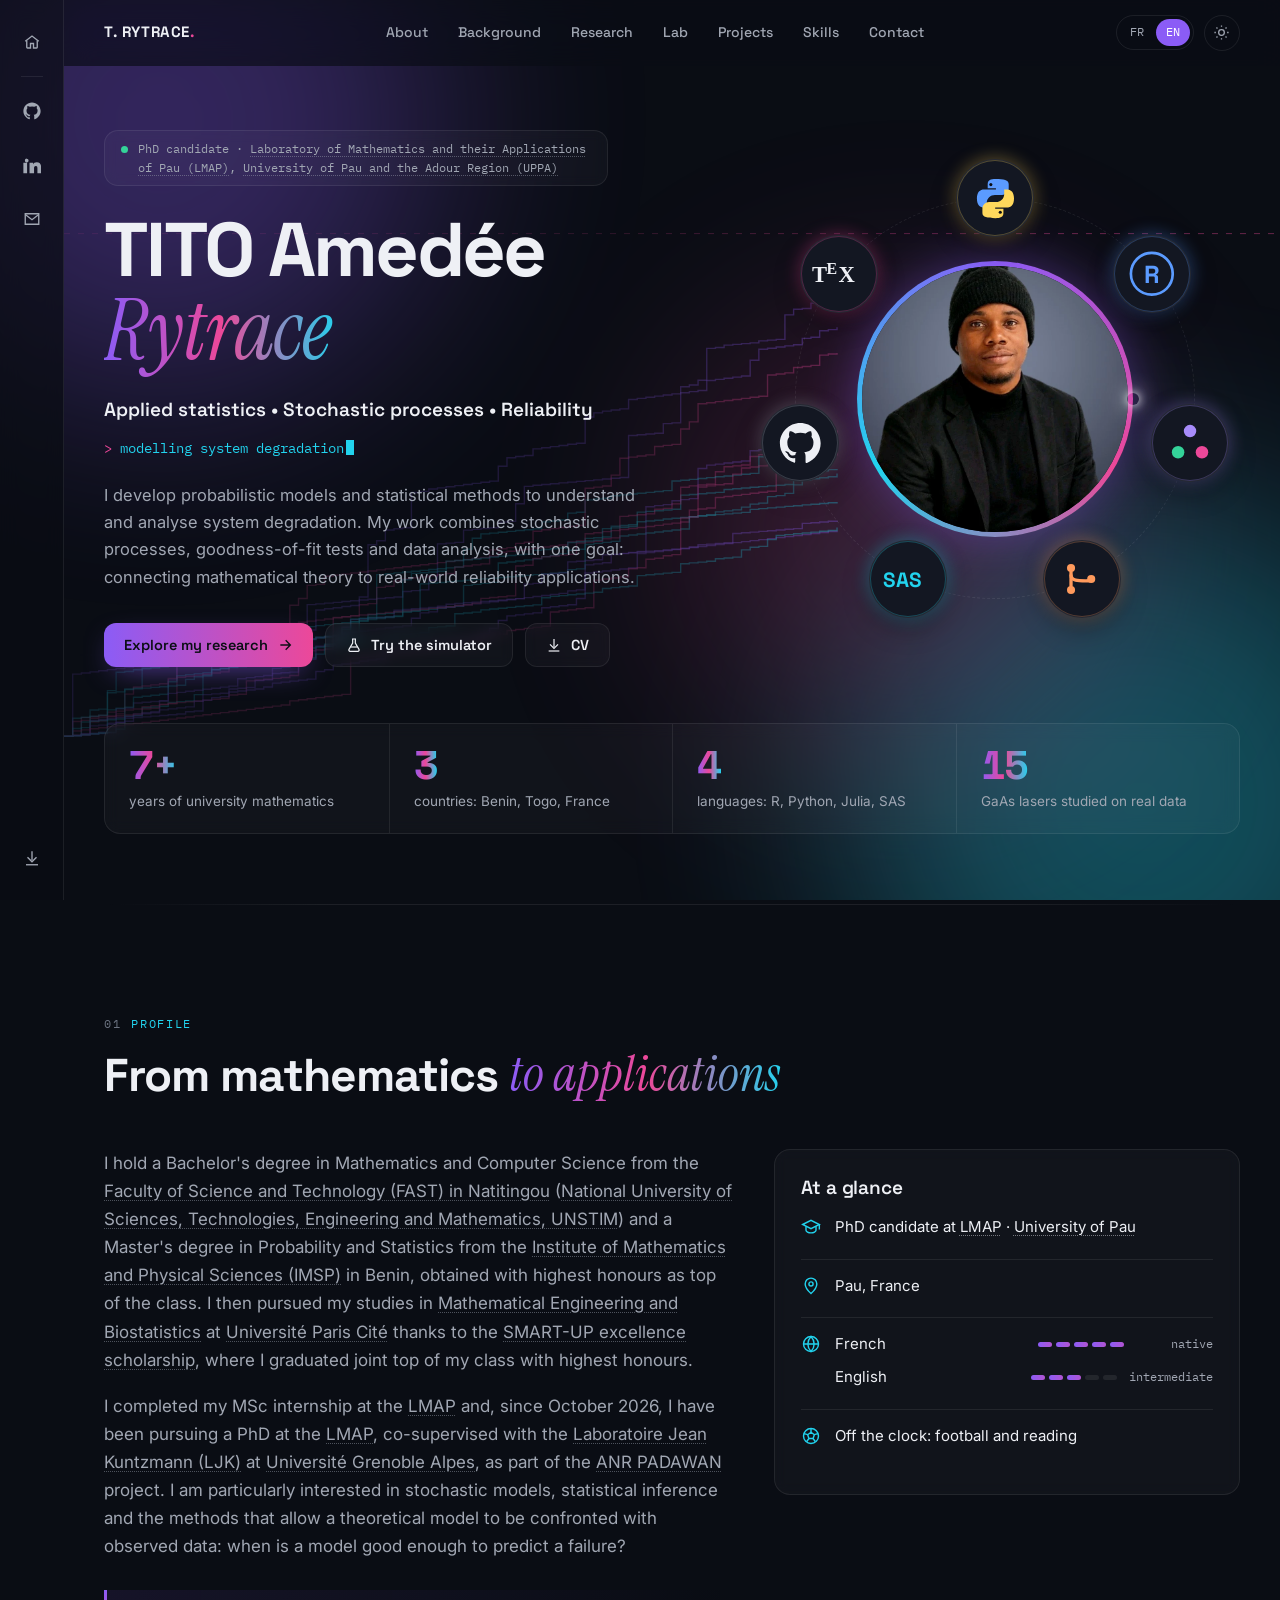
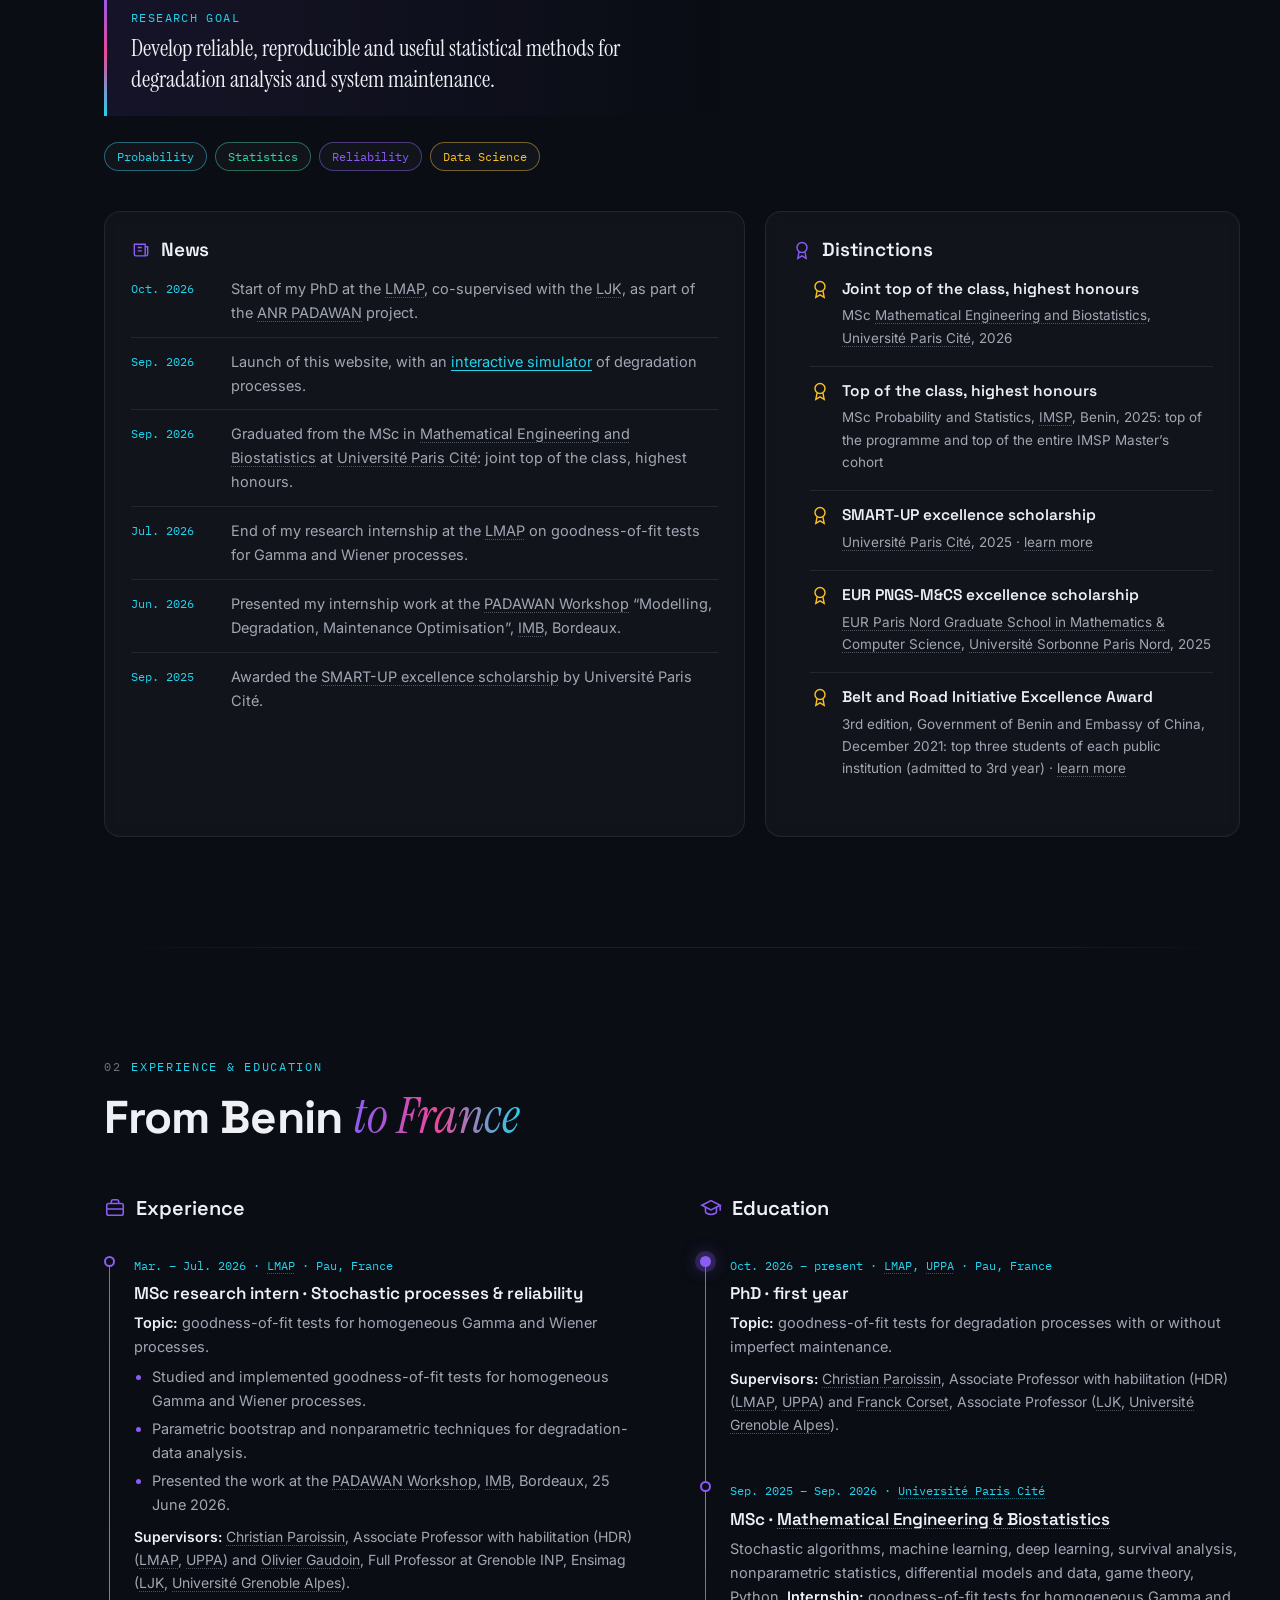
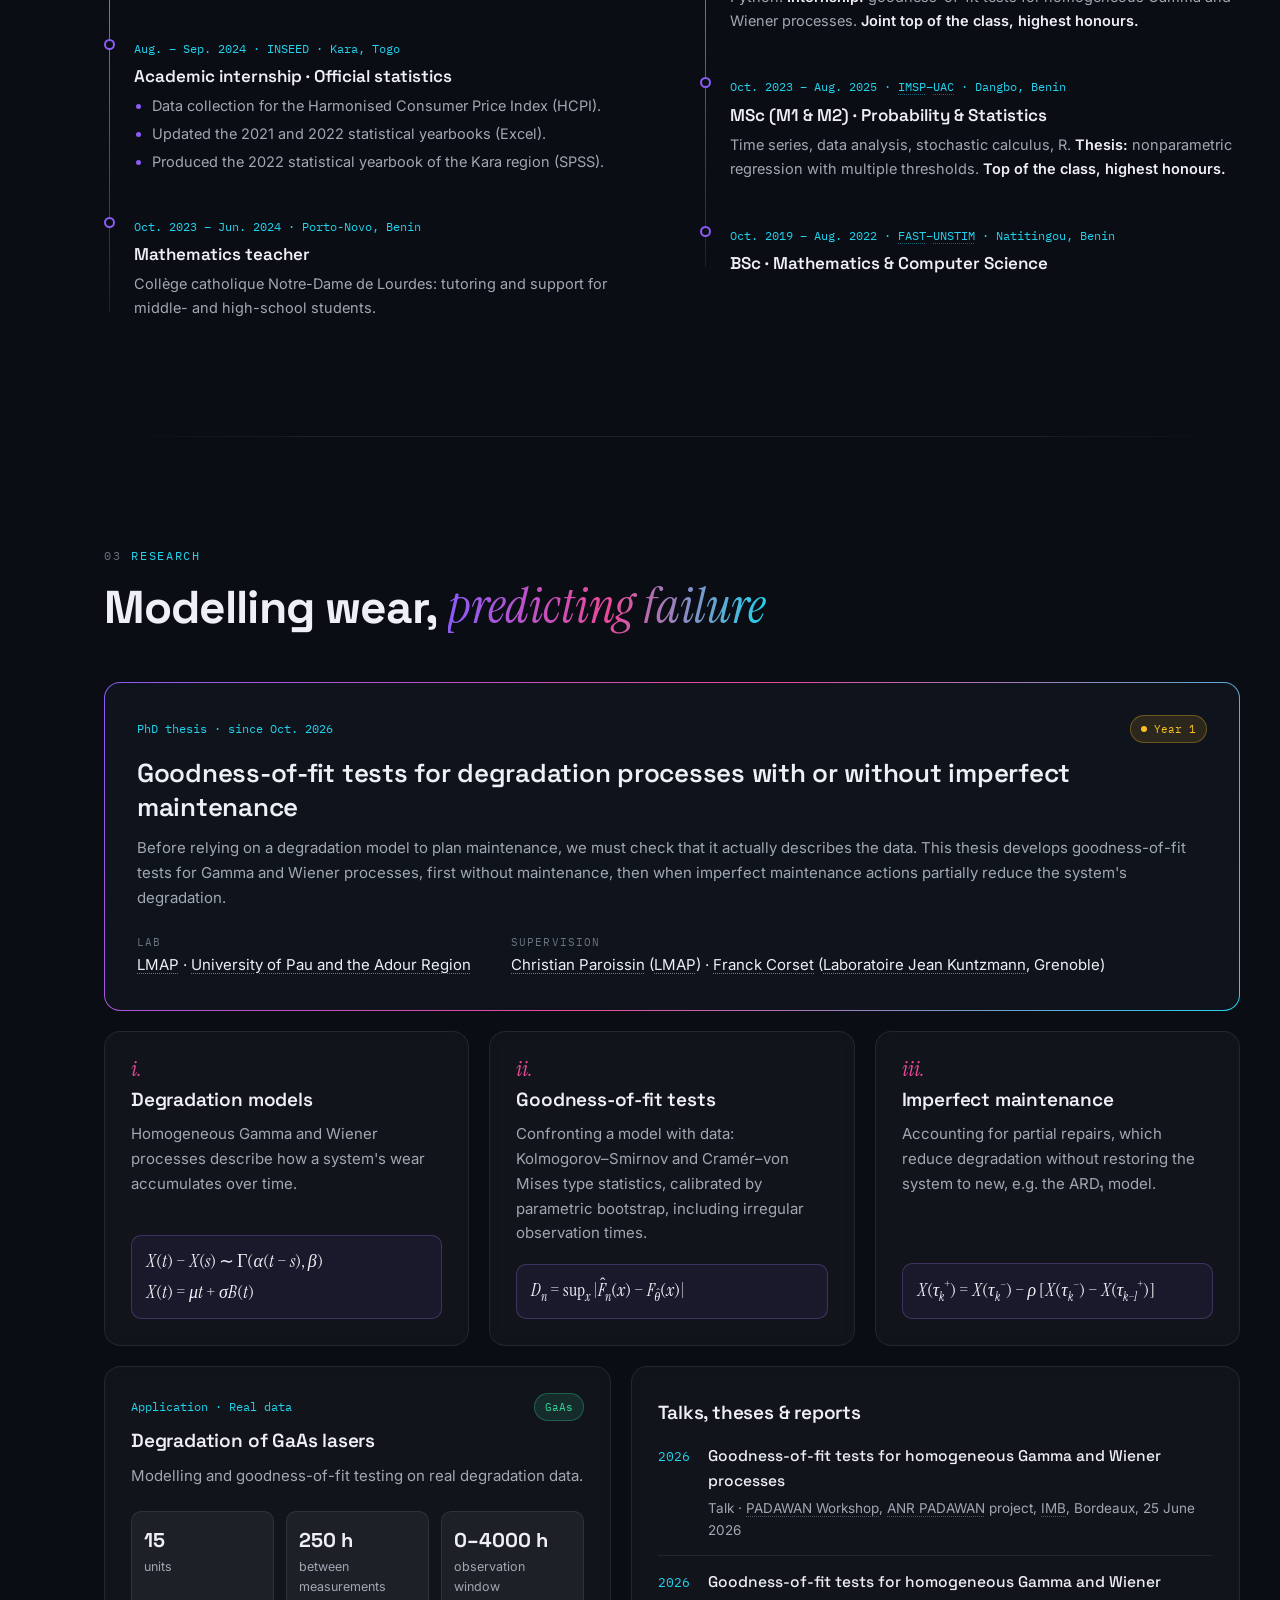
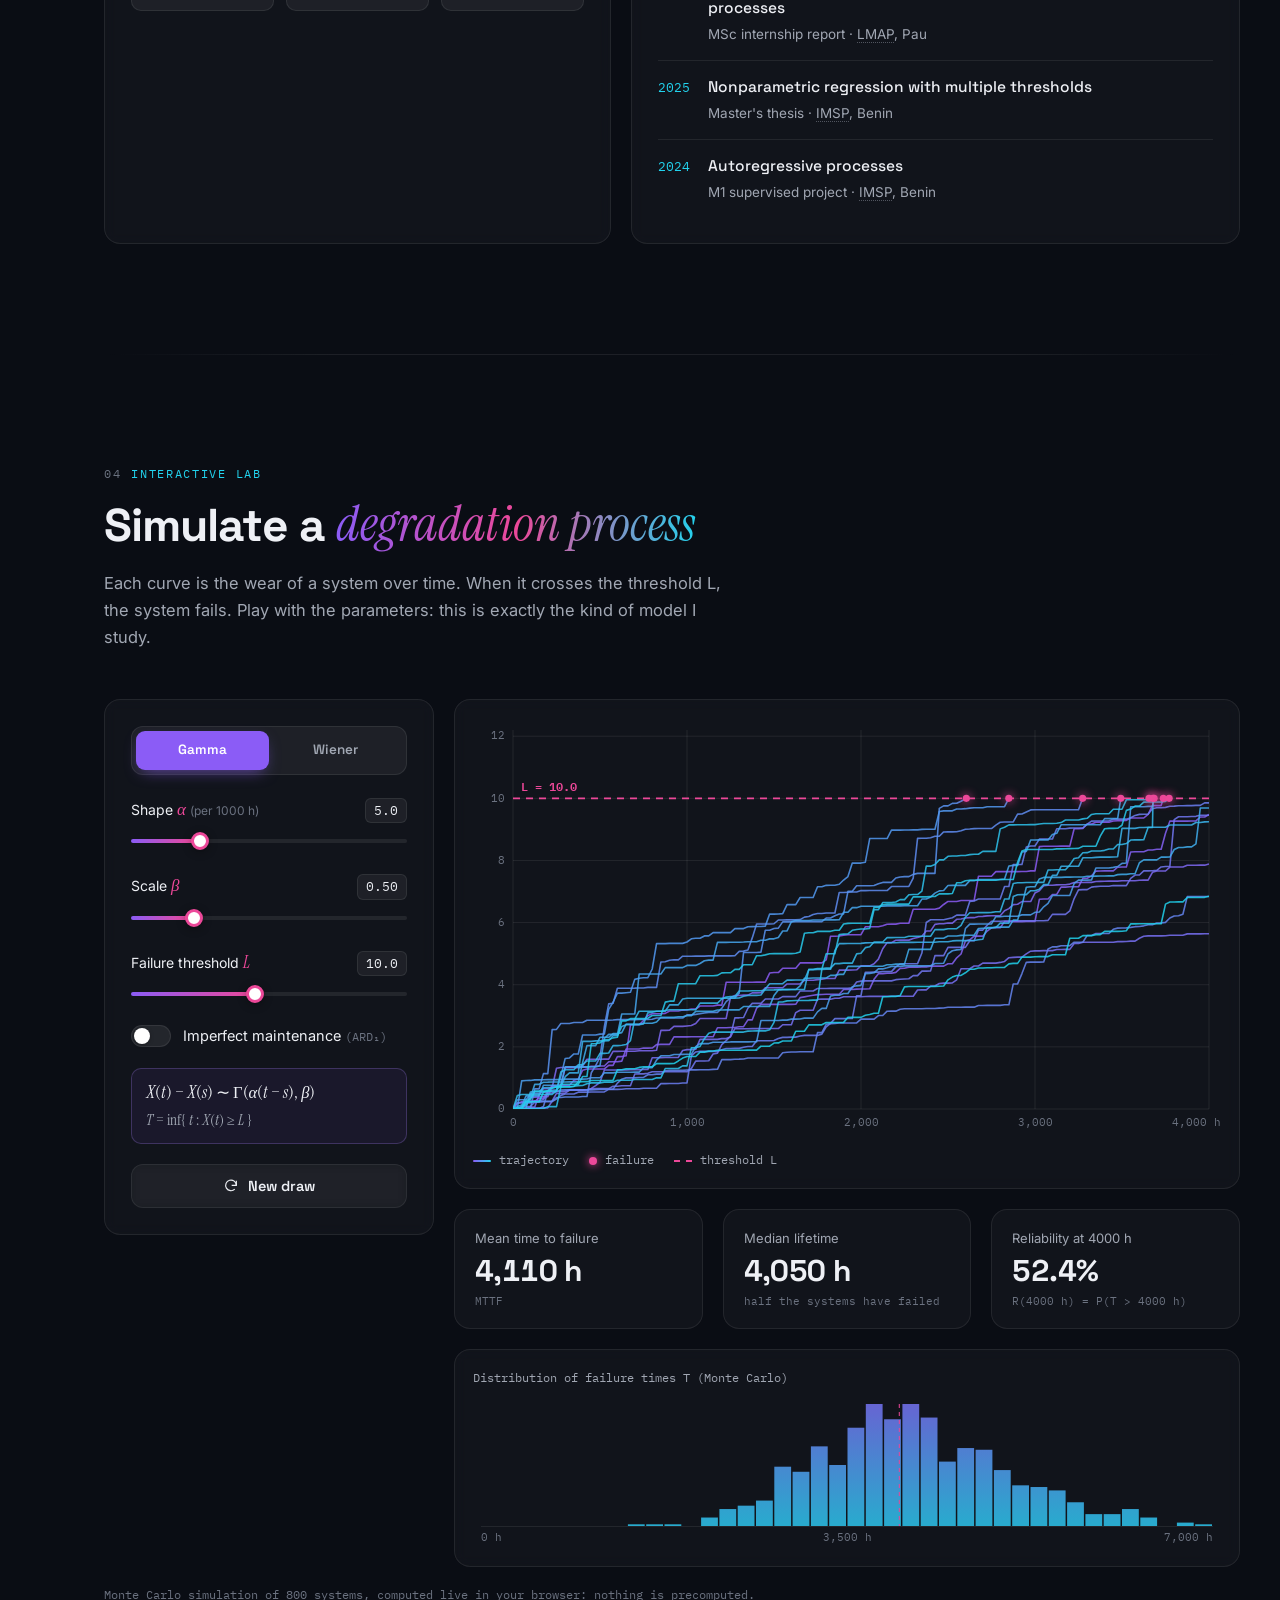
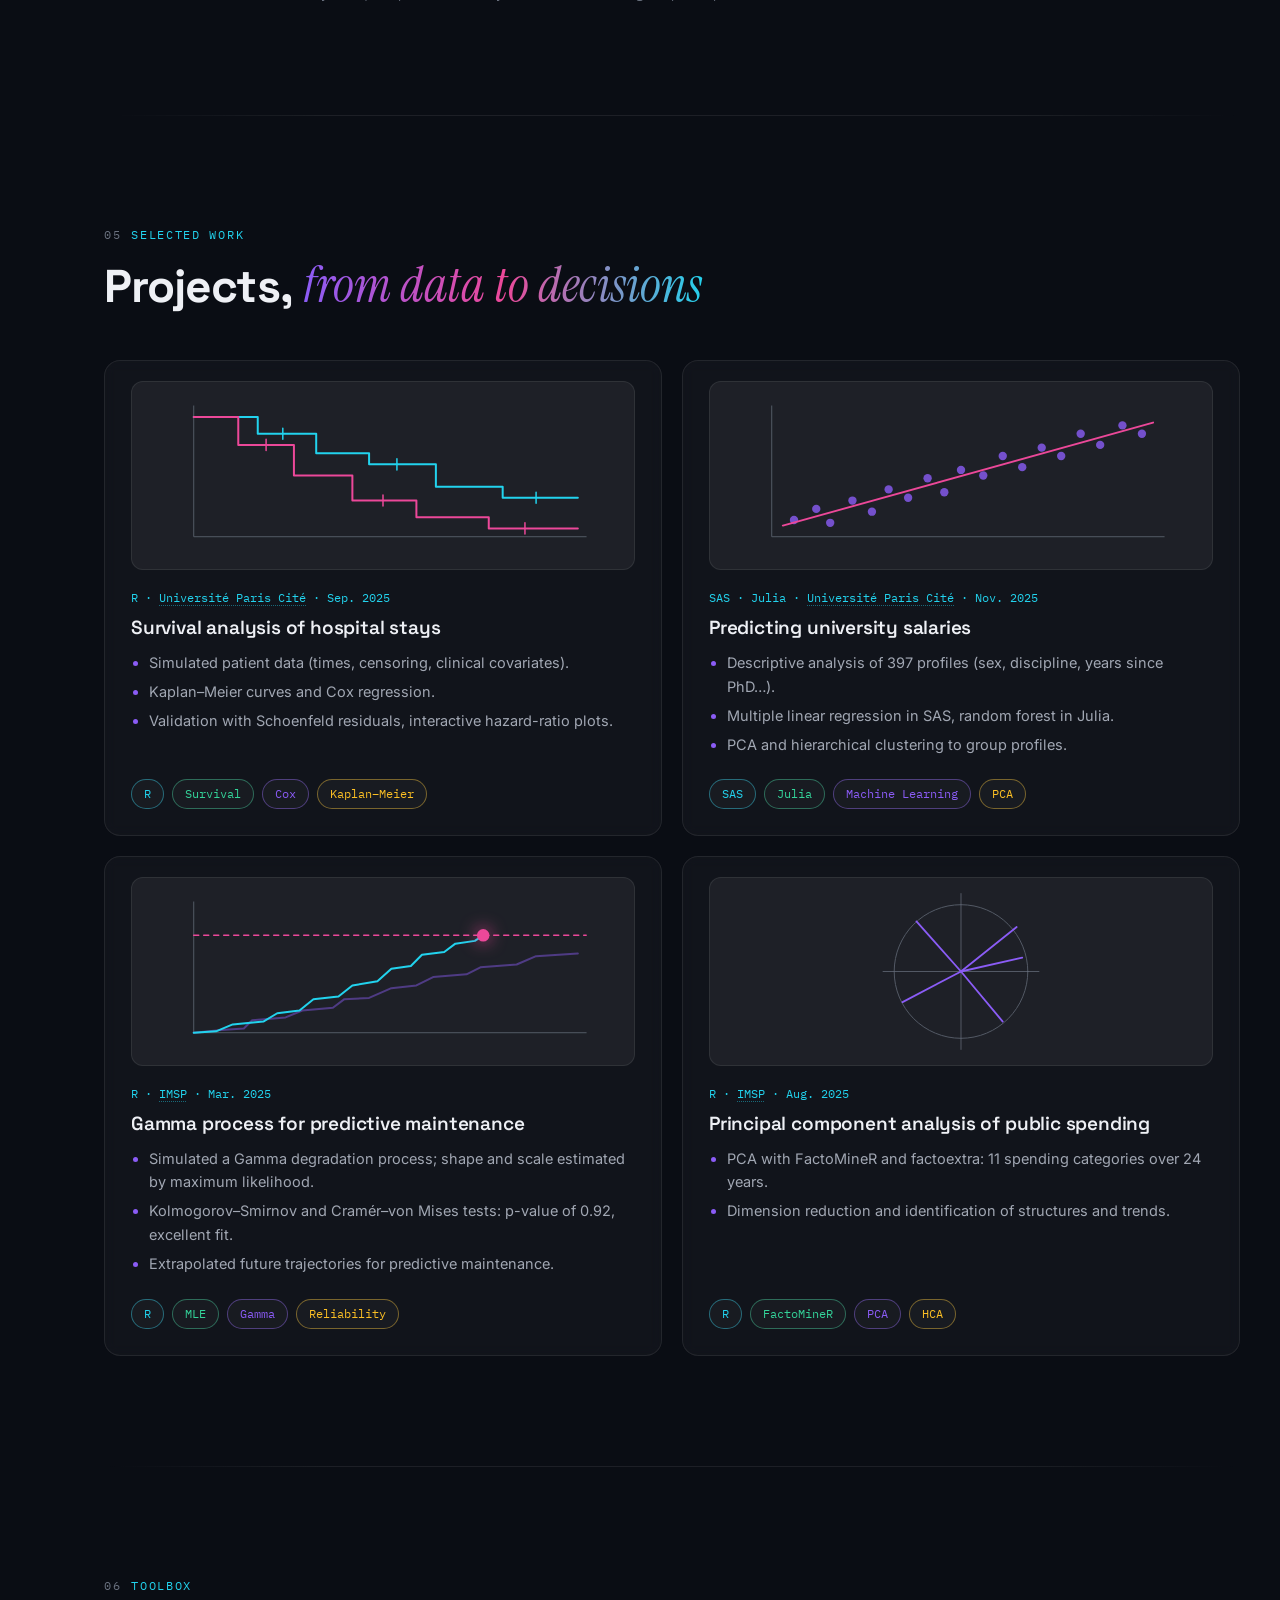
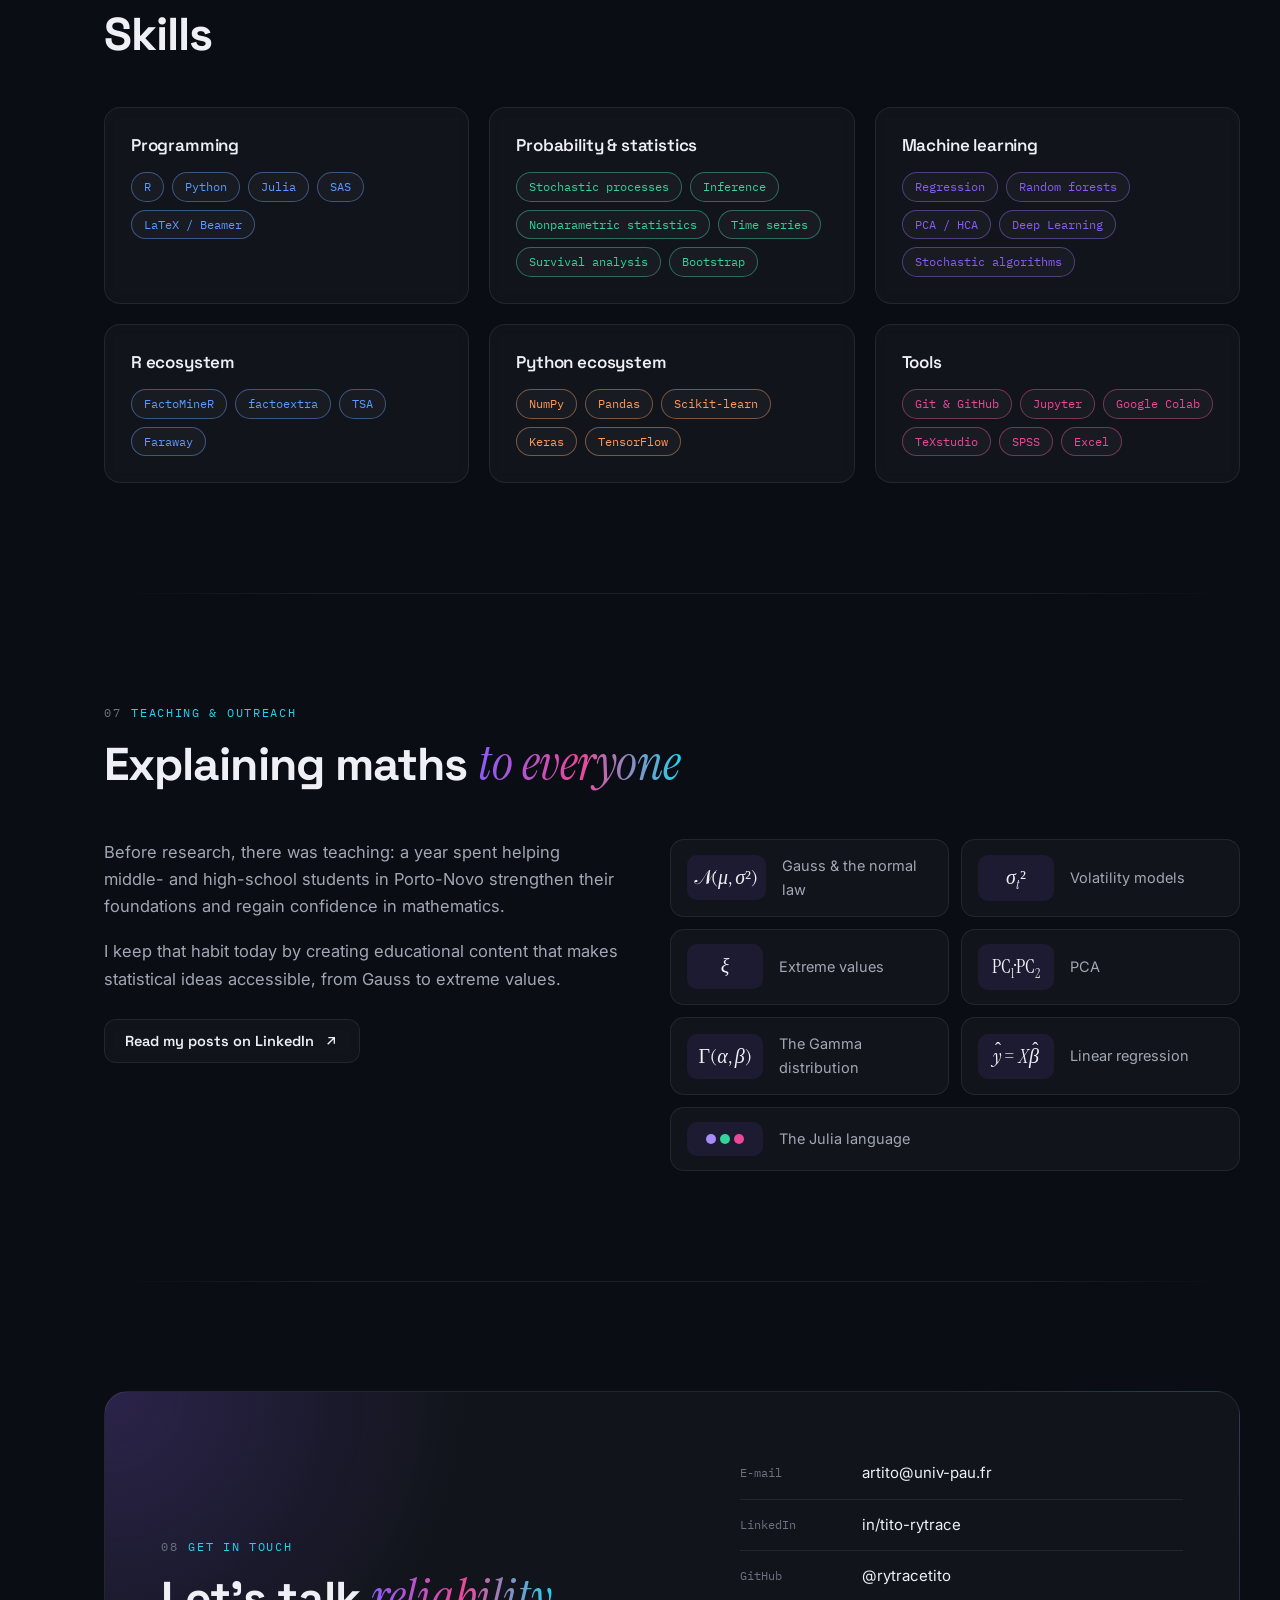
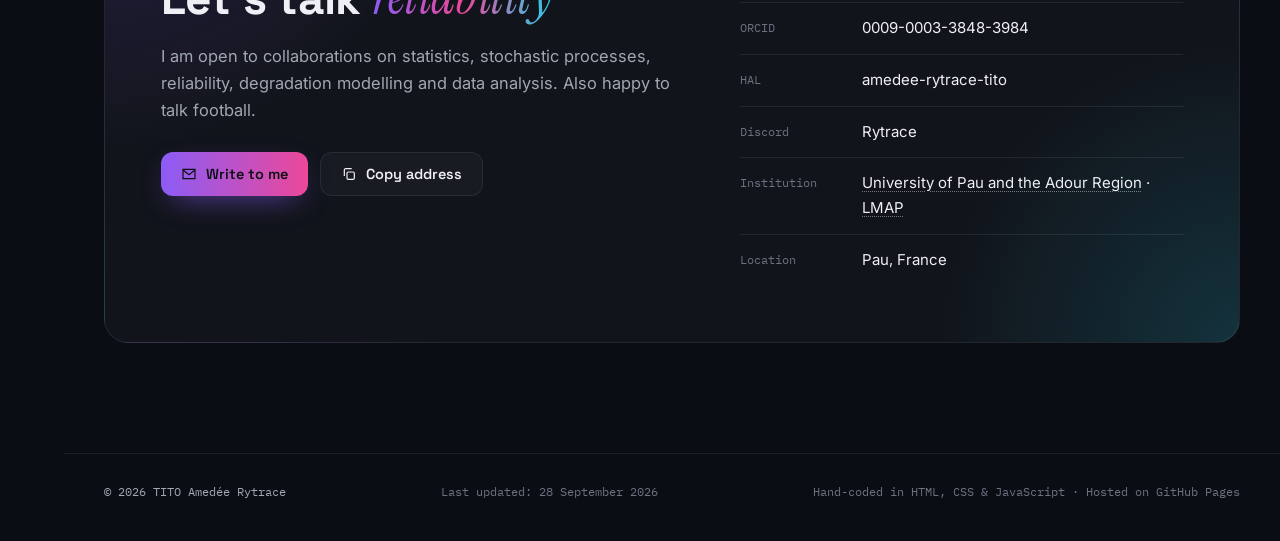
==== index.html @ bcf1d464 "Description Google raccourcie et sitemap à jour Co-Authored-By: Claude Opus 5.5 <noreply@anthropic.c" ====
<!DOCTYPE html>
<html lang="fr" data-theme="dark">
<head>
  <meta charset="UTF-8">
  <meta name="viewport" content="width=device-width, initial-scale=1.0">

  <title>TITO Amedée Rytrace | Statistique, processus stochastiques & fiabilité</title>
  <meta name="description"
        content="TITO Amedée Rytrace, doctorant au LMAP (Université de Pau) : tests d'adéquation pour les processus de dégradation Gamma et Wiener, maintenance imparfaite.">
  <meta name="author" content="TITO Amedée Rytrace">
  <meta name="theme-color" content="#0a0d14">
  <link rel="canonical" href="https://rytracetito.github.io/">

  <!-- Aperçu lors du partage (LinkedIn, WhatsApp, X…) -->
  <meta property="og:type" content="website">
  <meta property="og:url" content="https://rytracetito.github.io/">
  <meta property="og:title" content="TITO Amedée Rytrace | Statistique & fiabilité">
  <meta property="og:description" content="Processus de dégradation, tests d'adéquation et maintenance imparfaite. Recherche, projets et simulateur interactif.">
  <meta property="og:image" content="https://rytracetito.github.io/assets/og-image.jpg">
  <meta property="og:image:width" content="1200">
  <meta property="og:image:height" content="630">
  <meta property="og:locale" content="fr_FR">
  <meta property="og:locale:alternate" content="en_US">
  <meta name="twitter:card" content="summary_large_image">

  <link rel="icon" href="assets/favicon.svg" type="image/svg+xml">
  <link rel="apple-touch-icon" href="assets/apple-touch-icon.png">

  <!-- Thème et langue appliqués avant l'affichage (évite le flash) -->
  <script>
    (function () {
      var d = document.documentElement;
      d.classList.add('js');
      try {
        var t = localStorage.getItem('site-theme');
        if (t) d.setAttribute('data-theme', t);
        var l = localStorage.getItem('site-lang');
        if (l) d.lang = l;
      } catch (e) {}
    })();
  </script>

  <link rel="preconnect" href="https://fonts.googleapis.com">
  <link rel="preconnect" href="https://fonts.gstatic.com" crossorigin>
  <link rel="stylesheet" href="https://fonts.googleapis.com/css2?family=Space+Grotesk:wght@500;600;700&family=Inter:wght@400;500;600&family=IBM+Plex+Mono:wght@400;500&family=Instrument+Serif:ital@0;1&display=swap">
  <link rel="stylesheet" href="style.css">

  <script type="application/ld+json">
  {
    "@context": "https://schema.org",
    "@type": "Person",
    "name": "TITO Amedée Rytrace",
    "alternateName": ["Amedée Rytrace TITO", "Rytrace TITO", "Rytrace Tito", "Amedee Rytrace Tito", "Tito Amedee Rytrace"],
    "givenName": "Amedée Rytrace",
    "familyName": "TITO",
    "url": "https://rytracetito.github.io/",
    "image": "https://rytracetito.github.io/assets/photo.webp",
    "jobTitle": "Doctorant en mathématiques appliquées",
    "affiliation": {
      "@type": "ResearchOrganization",
      "name": "Laboratoire de Mathématiques et de leurs Applications de Pau (LMAP)",
      "parentOrganization": {"@type": "CollegeOrUniversity", "name": "Université de Pau et des Pays de l'Adour"}
    },
    "email": "mailto:artito@univ-pau.fr",
    "knowsAbout": ["Processus stochastiques", "Processus Gamma", "Processus de Wiener", "Tests d'adéquation", "Fiabilité", "Maintenance imparfaite", "Statistique"],
    "alumniOf": [
      {"@type": "CollegeOrUniversity", "name": "Université Paris Cité"},
      {"@type": "CollegeOrUniversity", "name": "Institut de Mathématiques et de Sciences Physiques (IMSP)"},
      {"@type": "CollegeOrUniversity", "name": "Université Nationale des Sciences, Technologies, Ingénierie et Mathématiques (UNSTIM)", "url": "https://www.unstim.bj/"}
    ],
    "identifier": {"@type": "PropertyValue", "propertyID": "ORCID", "value": "0009-0003-3848-3984"},
    "sameAs": ["https://orcid.org/0009-0003-3848-3984", "https://cv.hal.science/amedee-rytrace-tito", "https://www.linkedin.com/in/tito-rytrace", "https://github.com/rytracetito", "https://discord.com/users/1419982212819849236"]
  }
  </script>
</head>

<body>

  <a class="skip-link" href="#main" data-en="Skip to content">Aller au contenu</a>
  <div class="progress" aria-hidden="true"><span></span></div>
  <div class="bg-glow" aria-hidden="true"><span class="g1"></span><span class="g2"></span><span class="g3"></span></div>

  <!-- =========================
       BARRE LATÉRALE
  ========================== -->
  <aside class="rail" aria-label="Raccourcis">
    <div class="rail-top">
      <a href="#hero" aria-label="Accueil" data-tip="Accueil" data-en-tip="Home">
        <svg viewBox="0 0 24 24" fill="none" stroke="currentColor" stroke-width="1.8" aria-hidden="true"><path d="M3 11l9-7 9 7"/><path d="M5 10v9a1 1 0 001 1h4v-6h4v6h4a1 1 0 001-1v-9"/></svg>
      </a>
      <div class="divider"></div>
      <a href="https://github.com/rytracetito" target="_blank" rel="noopener noreferrer" aria-label="GitHub" data-tip="GitHub">
        <svg viewBox="0 0 24 24" fill="currentColor" aria-hidden="true"><path d="M12 .5C5.65.5.5 5.65.5 12c0 5.08 3.29 9.39 7.86 10.91.57.1.78-.25.78-.55v-2.1c-3.2.7-3.88-1.35-3.88-1.35-.52-1.34-1.28-1.7-1.28-1.7-1.05-.72.08-.7.08-.7 1.16.08 1.77 1.19 1.77 1.19 1.03 1.77 2.7 1.26 3.36.96.1-.75.4-1.26.73-1.55-2.55-.29-5.23-1.28-5.23-5.68 0-1.26.45-2.28 1.19-3.09-.12-.29-.52-1.46.11-3.05 0 0 .97-.31 3.18 1.18a11.1 11.1 0 015.8 0c2.21-1.49 3.18-1.18 3.18-1.18.63 1.59.23 2.76.11 3.05.74.81 1.19 1.83 1.19 3.09 0 4.41-2.69 5.39-5.25 5.67.42.36.78 1.08.78 2.18v3.23c0 .3.21.66.79.55C20.21 21.39 23.5 17.08 23.5 12c0-6.35-5.15-11.5-11.5-11.5z"/></svg>
      </a>
      <a href="https://www.linkedin.com/in/tito-rytrace" target="_blank" rel="noopener noreferrer" aria-label="LinkedIn" data-tip="LinkedIn">
        <svg viewBox="0 0 24 24" fill="currentColor" aria-hidden="true"><path d="M4.98 3.5a2.5 2.5 0 11-.02 5 2.5 2.5 0 01.02-5zM.5 8.98h4.96V23H.5V8.98zM8.7 8.98h4.76v1.92h.07c.66-1.25 2.28-2.57 4.7-2.57 5.03 0 5.96 3.31 5.96 7.62V23h-4.96v-6.29c0-1.5-.03-3.43-2.09-3.43-2.09 0-2.41 1.63-2.41 3.32V23H8.7V8.98z"/></svg>
      </a>
      <a href="mailto:artito@univ-pau.fr" aria-label="E-mail" data-tip="E-mail">
        <svg viewBox="0 0 24 24" fill="none" stroke="currentColor" stroke-width="1.8" aria-hidden="true"><path d="M3 5h18v14H3z"/><path d="M3 6l9 7 9-7"/></svg>
      </a>
    </div>
    <div class="rail-bottom">
      <a href="cv.pdf" target="_blank" rel="noopener" aria-label="CV (PDF)" data-tip="CV (PDF)">
        <svg viewBox="0 0 24 24" fill="none" stroke="currentColor" stroke-width="1.8" aria-hidden="true"><path d="M12 3v12"/><path d="M6 11l6 6 6-6"/><path d="M4 21h16"/></svg>
      </a>
    </div>
  </aside>

  <!-- =========================
       NAVIGATION
  ========================== -->
  <header class="topnav">
    <div class="nav-inner">
      <a class="brand" href="#hero">T. RYTRACE</a>

      <nav class="seclinks" id="menu" aria-label="Navigation principale">
        <a href="#about" data-en="About">À propos</a>
        <a href="#parcours" data-en="Background">Parcours</a>
        <a href="#recherche" data-en="Research">Recherche</a>
        <a href="#labo" data-en="Lab">Labo</a>
        <a href="#projets" data-en="Projects">Projets</a>
        <a href="#competences" data-en="Skills">Compétences</a>
        <a href="#contact" data-en="Contact">Contact</a>
        <div class="menu-extra">
          <a href="https://github.com/rytracetito" target="_blank" rel="noopener noreferrer">GitHub</a>
          <a href="https://www.linkedin.com/in/tito-rytrace" target="_blank" rel="noopener noreferrer">LinkedIn</a>
          <a href="https://orcid.org/0009-0003-3848-3984" target="_blank" rel="noopener noreferrer me">ORCID</a>
          <a href="https://cv.hal.science/amedee-rytrace-tito" target="_blank" rel="noopener noreferrer me">HAL</a>
          <a href="https://discord.com/users/1419982212819849236" target="_blank" rel="noopener noreferrer me">Discord</a>
          <a href="cv.pdf" target="_blank" rel="noopener">CV (PDF)</a>
        </div>
      </nav>

      <div class="controls">
        <div class="lang-toggle" role="group" aria-label="Langue / Language">
          <button type="button" data-lang="fr" aria-label="Français">FR</button>
          <button type="button" data-lang="en" aria-label="English">EN</button>
        </div>
        <button type="button" class="icon-btn theme-toggle" aria-label="Changer de thème" data-en-aria="Toggle theme">
          <svg class="sun" viewBox="0 0 24 24" fill="none" stroke="currentColor" stroke-width="1.8" aria-hidden="true"><circle cx="12" cy="12" r="4"/><path d="M12 2v2M12 20v2M4.9 4.9l1.4 1.4M17.7 17.7l1.4 1.4M2 12h2M20 12h2M4.9 19.1l1.4-1.4M17.7 6.3l1.4-1.4"/></svg>
          <svg class="moon" viewBox="0 0 24 24" fill="currentColor" aria-hidden="true"><path d="M21 12.8A9 9 0 1111.2 3a7 7 0 009.8 9.8z"/></svg>
        </button>
        <button type="button" class="icon-btn burger" aria-label="Ouvrir le menu" data-en-aria="Open menu" aria-expanded="false" aria-controls="menu">
          <svg viewBox="0 0 24 24" fill="none" stroke="currentColor" stroke-width="1.8" stroke-linecap="round" aria-hidden="true"><path class="l1" d="M4 7h16"/><path class="l2" d="M4 12h16"/><path class="l3" d="M4 17h16"/></svg>
        </button>
      </div>
    </div>
  </header>

  <main id="main">

    <!-- =========================
         HERO
    ========================== -->
    <section id="hero" class="hero">
      <canvas class="hero-paths" aria-hidden="true"></canvas>
      <div class="wrap hero-grid">
        <div class="hero-text">
          <span class="badge">
            <span class="dot"></span>
            <span data-en-html="PhD candidate · &lt;a class=&quot;org&quot; href=&quot;https://lma-umr5142.univ-pau.fr/&quot; target=&quot;_blank&quot; rel=&quot;noopener&quot;&gt;Laboratory of Mathematics and their Applications of Pau (LMAP)&lt;/a&gt;, &lt;a class=&quot;org&quot; href=&quot;https://www.univ-pau.fr/&quot; target=&quot;_blank&quot; rel=&quot;noopener&quot;&gt;University of Pau and the Adour Region (UPPA)&lt;/a&gt;">Doctorant · <a class="org" href="https://lma-umr5142.univ-pau.fr/" target="_blank" rel="noopener">Laboratoire de Mathématiques et de leurs Applications de Pau (LMAP)</a>, <a class="org" href="https://www.univ-pau.fr/" target="_blank" rel="noopener">Université de Pau et des Pays de l'Adour (UPPA)</a></span>
          </span>

          <h1 class="name">TITO Amedée<br><span class="name-last">Rytrace</span></h1>

          <p class="tagline" data-en="Applied statistics • Stochastic processes • Reliability">
            Statistique appliquée • Processus stochastiques • Fiabilité
          </p>

          <p class="typer" aria-hidden="true"><span class="typer-prompt">&gt;</span> <span class="typer-text"></span><span class="typer-caret"></span></p>

          <p class="lede"
             data-en="I develop probabilistic models and statistical methods to understand and analyse system degradation. My work combines stochastic processes, goodness-of-fit tests and data analysis, with one goal: connecting mathematical theory to real-world reliability applications.">
            Je développe des modèles probabilistes et des méthodes statistiques pour comprendre et analyser la dégradation des systèmes. Mon travail combine processus stochastiques, tests d'adéquation et analyse de données, avec un objectif : relier la théorie mathématique aux applications réelles en fiabilité.
          </p>

          <div class="cta-row">
            <a class="btn btn-primary" href="#recherche">
              <span data-en="Explore my research">Découvrir mes travaux</span>
              <svg viewBox="0 0 24 24" fill="none" stroke="currentColor" stroke-width="2" aria-hidden="true"><path d="M5 12h14M13 5l7 7-7 7"/></svg>
            </a>
            <a class="btn btn-ghost" href="#labo">
              <svg viewBox="0 0 24 24" fill="none" stroke="currentColor" stroke-width="1.8" aria-hidden="true"><path d="M9 3h6M10 3v6L4.5 18.5A2 2 0 006.2 21.5h11.6a2 2 0 001.7-3L14 9V3"/><path d="M7 15h10"/></svg>
              <span data-en="Try the simulator">Tester le simulateur</span>
            </a>
            <a class="btn btn-ghost" href="cv.pdf" target="_blank" rel="noopener">
              <svg viewBox="0 0 24 24" fill="none" stroke="currentColor" stroke-width="1.8" aria-hidden="true"><path d="M12 3v12"/><path d="M6 11l6 6 6-6"/><path d="M4 21h16"/></svg>
              <span>CV</span>
            </a>
          </div>
        </div>

        <div class="orbit-wrap" aria-hidden="true">
          <div class="orbit-ring"></div>
          <div class="avatar-ring">
            <div class="ring-dot"></div>
            <div class="avatar-circle">
              <span class="monogram">TR</span>
              <img src="assets/photo.webp" alt="" width="800" height="800" loading="eager" decoding="async" onerror="this.remove()">
            </div>
          </div>

          <div class="orbit-badge b1" data-name="Python">
            <svg viewBox="0 0 24 24" width="62%" height="62%"><path d="M12 2c-2.4 0-4 .5-4 2.6v2.2h4.2v.6H6.2C4.1 7.4 2.5 8.7 2.5 12s1.6 4.6 3.7 4.6h1.3v-2.4c0-2.2 1.9-4 4.2-4h3.6c1.9 0 3.4-1.5 3.4-3.4V4.6C18.7 2.5 16.2 2 12 2z" fill="#5b9bff"/><path d="M12 22c2.4 0 4-.5 4-2.6v-2.2h-4.2v-.6h5.9c2.1 0 3.7-1.3 3.7-4.6s-1.6-4.6-3.7-4.6h-1.3v2.4c0 2.2-1.9 4-4.2 4H8.7C6.8 13.8 5.3 15.3 5.3 17.2v2.2c0 2.1 2.5 2.6 6.7 2.6z" fill="#ffd85c"/><circle cx="9.6" cy="4.9" r=".8" fill="#0b0e14"/><circle cx="14.4" cy="19" r=".8" fill="#0b0e14"/></svg>
          </div>
          <div class="orbit-badge b2" data-name="R">
            <svg viewBox="0 0 24 24" width="60%" height="60%"><circle cx="12" cy="12" r="11" fill="none" stroke="#5b9bff" stroke-width="1.4"/><text x="12" y="17" text-anchor="middle" font-family="Space Grotesk, sans-serif" font-weight="700" font-size="13" fill="#5b9bff">R</text></svg>
          </div>
          <div class="orbit-badge b3" data-name="Julia">
            <svg viewBox="0 0 24 24" width="58%" height="58%"><circle cx="12" cy="5.5" r="3.4" fill="#a78bfa"/><circle cx="5.5" cy="17" r="3.4" fill="#34d399"/><circle cx="18.5" cy="17" r="3.4" fill="#ec4899"/></svg>
          </div>
          <div class="orbit-badge b4" data-name="Git">
            <svg viewBox="0 0 24 24" width="58%" height="58%" fill="none" stroke="#ff9a5c" stroke-width="1.8" stroke-linecap="round"><circle cx="6" cy="6" r="2.2" fill="#ff9a5c" stroke="none"/><circle cx="6" cy="18" r="2.2" fill="#ff9a5c" stroke="none"/><circle cx="17" cy="12" r="2.2" fill="#ff9a5c" stroke="none"/><path d="M6 8.2V15.8"/><path d="M6 10c0 3 4 3 8 3s3-1 3-1"/></svg>
          </div>
          <div class="orbit-badge b5" data-name="SAS">
            <svg viewBox="0 0 40 20" width="72%" height="34%"><text x="0" y="16" font-family="Space Grotesk, sans-serif" font-weight="700" font-size="16" fill="#22d3ee">SAS</text></svg>
          </div>
          <div class="orbit-badge b6" data-name="GitHub">
            <svg viewBox="0 0 24 24" width="56%" height="56%" fill="currentColor"><path d="M12 .5C5.65.5.5 5.65.5 12c0 5.08 3.29 9.39 7.86 10.91.57.1.78-.25.78-.55v-2.1c-3.2.7-3.88-1.35-3.88-1.35-.52-1.34-1.28-1.7-1.28-1.7-1.05-.72.08-.7.08-.7 1.16.08 1.77 1.19 1.77 1.19 1.03 1.77 2.7 1.26 3.36.96.1-.75.4-1.26.73-1.55-2.55-.29-5.23-1.28-5.23-5.68 0-1.26.45-2.28 1.19-3.09-.12-.29-.52-1.46.11-3.05 0 0 .97-.31 3.18 1.18a11.1 11.1 0 015.8 0c2.21-1.49 3.18-1.18 3.18-1.18.63 1.59.23 2.76.11 3.05.74.81 1.19 1.83 1.19 3.09 0 4.41-2.69 5.39-5.25 5.67.42.36.78 1.08.78 2.18v3.23c0 .3.21.66.79.55C20.21 21.39 23.5 17.08 23.5 12c0-6.35-5.15-11.5-11.5-11.5z"/></svg>
          </div>
          <div class="orbit-badge b7" data-name="LaTeX">
            <svg viewBox="0 0 40 24" width="70%" height="42%" fill="currentColor"><text x="0" y="18" font-family="Georgia, serif" font-weight="700" font-size="17">T</text><text x="11" y="12" font-family="Georgia, serif" font-weight="700" font-size="12">E</text><text x="20" y="18" font-family="Georgia, serif" font-weight="700" font-size="17">X</text></svg>
          </div>
        </div>
      </div>

      <div class="wrap">
        <div class="figures">
          <div class="figure">
            <span class="fig-num"><span data-count="7">7</span>+</span>
            <span class="fig-label" data-en="years of university mathematics">années de mathématiques à l'université</span>
          </div>
          <div class="figure">
            <span class="fig-num"><span data-count="3">3</span></span>
            <span class="fig-label" data-en="countries: Benin, Togo, France">pays : Bénin, Togo, France</span>
          </div>
          <div class="figure">
            <span class="fig-num"><span data-count="4">4</span></span>
            <span class="fig-label" data-en="languages: R, Python, Julia, SAS">langages : R, Python, Julia, SAS</span>
          </div>
          <div class="figure">
            <span class="fig-num"><span data-count="15">15</span></span>
            <span class="fig-label" data-en="GaAs lasers studied on real data">lasers GaAs étudiés sur données réelles</span>
          </div>
        </div>
      </div>
    </section>

    <!-- =========================
         À PROPOS
    ========================== -->
    <section id="about">
      <div class="wrap">
        <header class="section-head">
          <p class="eyebrow"><span class="num">01</span> <span data-en="Profile">Profil</span></p>
          <h2 class="section-title" data-en-html="From mathematics <em>to applications</em>">Des mathématiques <em>vers les applications</em></h2>
        </header>

        <div class="about-grid">
          <div class="about-text">
            <p data-en-html="I hold a Bachelor&#x27;s degree in Mathematics and Computer Science from the &lt;a class=&quot;org&quot; href=&quot;https://fast.unstim.bj/&quot; target=&quot;_blank&quot; rel=&quot;noopener&quot;&gt;Faculty of Science and Technology (FAST) in Natitingou&lt;/a&gt; (&lt;a class=&quot;org&quot; href=&quot;https://www.unstim.bj/&quot; target=&quot;_blank&quot; rel=&quot;noopener&quot;&gt;National University of Sciences, Technologies, Engineering and Mathematics, UNSTIM&lt;/a&gt;) and a Master&#x27;s degree in Probability and Statistics from the &lt;a class=&quot;org&quot; href=&quot;https://www.imsp-uac.org/&quot; target=&quot;_blank&quot; rel=&quot;noopener&quot;&gt;Institute of Mathematics and Physical Sciences (IMSP)&lt;/a&gt; in Benin, obtained with highest honours as top of the class. I then pursued my studies in &lt;a class=&quot;org&quot; href=&quot;https://math-info.u-paris.fr/master-mathematiques-et-applications/specialite-ingenierie-mathematique-et-biostatistique/&quot; target=&quot;_blank&quot; rel=&quot;noopener&quot;&gt;Mathematical Engineering and Biostatistics&lt;/a&gt; at &lt;a class=&quot;org&quot; href=&quot;https://u-paris.fr/&quot; target=&quot;_blank&quot; rel=&quot;noopener&quot;&gt;Université Paris Cité&lt;/a&gt; thanks to the &lt;a class=&quot;org&quot; href=&quot;https://u-paris.fr/retour-sur-ledition-2025-de-la-soiree-daccueil-des-laureates-et-laureats-des-bourses-de-mobilite-smarts-up/&quot; target=&quot;_blank&quot; rel=&quot;noopener&quot;&gt;SMART-UP excellence scholarship&lt;/a&gt;, where I graduated joint top of my class with highest honours.">Titulaire d'une Licence en Mathématiques et Informatique de la <a class="org" href="https://fast.unstim.bj/" target="_blank" rel="noopener">Faculté des Sciences et Techniques (FAST) de Natitingou</a> (<a class="org" href="https://www.unstim.bj/" target="_blank" rel="noopener">Université Nationale des Sciences, Technologies, Ingénierie et Mathématiques, UNSTIM</a>) et d'un Master en Probabilités et Statistique de l'<a class="org" href="https://www.imsp-uac.org/" target="_blank" rel="noopener">Institut de Mathématiques et de Sciences Physiques (IMSP)</a> du Bénin, obtenu avec la mention Très bien et en tant que major de promotion, j'ai poursuivi mes études en <a class="org" href="https://math-info.u-paris.fr/master-mathematiques-et-applications/specialite-ingenierie-mathematique-et-biostatistique/" target="_blank" rel="noopener">Ingénierie Mathématique et Biostatistique</a> à l'<a class="org" href="https://u-paris.fr/" target="_blank" rel="noopener">Université Paris Cité</a> grâce à la <a class="org" href="https://u-paris.fr/retour-sur-ledition-2025-de-la-soiree-daccueil-des-laureates-et-laureats-des-bourses-de-mobilite-smarts-up/" target="_blank" rel="noopener">bourse d’excellence SMART-UP</a>. J'y ai terminé co-major de promotion, avec la mention Très bien.</p>
            <p data-en-html="I completed my MSc internship at the &lt;a class=&quot;org&quot; href=&quot;https://lma-umr5142.univ-pau.fr/&quot; target=&quot;_blank&quot; rel=&quot;noopener&quot;&gt;LMAP&lt;/a&gt; and, since October 2026, I have been pursuing a PhD at the &lt;a class=&quot;org&quot; href=&quot;https://lma-umr5142.univ-pau.fr/&quot; target=&quot;_blank&quot; rel=&quot;noopener&quot;&gt;LMAP&lt;/a&gt;, co-supervised with the &lt;a class=&quot;org&quot; href=&quot;https://www-ljk.imag.fr/&quot; target=&quot;_blank&quot; rel=&quot;noopener&quot;&gt;Laboratoire Jean Kuntzmann (LJK)&lt;/a&gt; at &lt;a class=&quot;org&quot; href=&quot;https://www.univ-grenoble-alpes.fr/&quot; target=&quot;_blank&quot; rel=&quot;noopener&quot;&gt;Université Grenoble Alpes&lt;/a&gt;, as part of the &lt;a class=&quot;org&quot; href=&quot;https://padawan.imag.fr/&quot; target=&quot;_blank&quot; rel=&quot;noopener&quot;&gt;ANR PADAWAN&lt;/a&gt; project. I am particularly interested in stochastic models, statistical inference and the methods that allow a theoretical model to be confronted with observed data: when is a model good enough to predict a failure?">J'ai effectué mon stage de M2 au <a class="org" href="https://lma-umr5142.univ-pau.fr/" target="_blank" rel="noopener">LMAP</a> et, depuis octobre 2026, je poursuis en thèse au <a class="org" href="https://lma-umr5142.univ-pau.fr/" target="_blank" rel="noopener">LMAP</a>, co-encadrée avec le <a class="org" href="https://www-ljk.imag.fr/" target="_blank" rel="noopener">Laboratoire Jean Kuntzmann (LJK)</a> de l'<a class="org" href="https://www.univ-grenoble-alpes.fr/" target="_blank" rel="noopener">Université Grenoble Alpes</a>, dans le cadre du projet <a class="org" href="https://padawan.imag.fr/" target="_blank" rel="noopener">ANR PADAWAN</a>. Je m'intéresse particulièrement aux modèles stochastiques, à l'inférence statistique et aux méthodes permettant de confronter un modèle théorique aux données observées : quand un modèle est-il assez bon pour prédire une panne ?</p>

            <blockquote class="mission">
              <span class="mission-label" data-en="Research goal">Objectif scientifique</span>
              <span data-en="Develop reliable, reproducible and useful statistical methods for degradation analysis and system maintenance.">Développer des méthodes statistiques fiables, reproductibles et utiles pour l'analyse de la dégradation et la maintenance des systèmes.</span>
            </blockquote>

            <div class="tag-row">
              <span class="tag" data-en="Probability">Probabilités</span>
              <span class="tag" data-en="Statistics">Statistique</span>
              <span class="tag" data-en="Reliability">Fiabilité</span>
              <span class="tag">Data Science</span>
            </div>
          </div>

          <aside class="card facts" aria-label="En bref">
            <h3 data-en="At a glance">En bref</h3>
            <ul>
              <li>
                <svg viewBox="0 0 24 24" fill="none" stroke="currentColor" stroke-width="1.7" aria-hidden="true"><path d="M2 9l10-5 10 5-10 5z"/><path d="M6 11v5c0 1.5 2.7 3 6 3s6-1.5 6-3v-5"/><path d="M22 9v6"/></svg>
                <span data-en-html="PhD candidate at &lt;a class=&quot;org&quot; href=&quot;https://lma-umr5142.univ-pau.fr/&quot; target=&quot;_blank&quot; rel=&quot;noopener&quot;&gt;LMAP&lt;/a&gt; · &lt;a class=&quot;org&quot; href=&quot;https://www.univ-pau.fr/&quot; target=&quot;_blank&quot; rel=&quot;noopener&quot;&gt;University of Pau&lt;/a&gt;">Doctorant au <a class="org" href="https://lma-umr5142.univ-pau.fr/" target="_blank" rel="noopener">LMAP</a> · <a class="org" href="https://www.univ-pau.fr/" target="_blank" rel="noopener">Université de Pau</a></span>
              </li>
              <li>
                <svg viewBox="0 0 24 24" fill="none" stroke="currentColor" stroke-width="1.7" aria-hidden="true"><path d="M12 21s-7-6.2-7-11.5a7 7 0 1114 0C19 14.8 12 21 12 21z"/><circle cx="12" cy="9.5" r="2.5"/></svg>
                <span>Pau, France</span>
              </li>
              <li>
                <svg viewBox="0 0 24 24" fill="none" stroke="currentColor" stroke-width="1.7" aria-hidden="true"><circle cx="12" cy="12" r="9"/><path d="M3 12h18M12 3c2.5 2.7 3.8 5.7 3.8 9s-1.3 6.3-3.8 9c-2.5-2.7-3.8-5.7-3.8-9S9.5 5.7 12 3z"/></svg>
                <span class="lang-lines">
                  <span class="lang-line"><span data-en="French">Français</span> <span class="meter" aria-hidden="true"><i class="on"></i><i class="on"></i><i class="on"></i><i class="on"></i><i class="on"></i></span> <span class="level" data-en="native">natif</span></span>
                  <span class="lang-line"><span data-en="English">Anglais</span> <span class="meter" aria-hidden="true"><i class="on"></i><i class="on"></i><i class="on"></i><i></i><i></i></span> <span class="level" data-en="intermediate">intermédiaire</span></span>
                </span>
              </li>
              <li>
                <svg viewBox="0 0 24 24" fill="none" stroke="currentColor" stroke-width="1.7" aria-hidden="true"><circle cx="12" cy="12" r="9"/><path d="M12 7.5l4 2.9-1.5 4.6h-5L8 10.4z"/><path d="M12 7.5V3.2M16 10.4l4.2-1.3M14.5 15l2.6 3.6M9.5 15l-2.6 3.6M8 10.4L3.8 9.1"/></svg>
                <span data-en="Off the clock: football and reading">En dehors des maths : football et lecture</span>
              </li>
            </ul>
          </aside>
        </div>
        <div class="about-extra">
          <article class="card news">
            <h3 class="card-head"><svg viewBox="0 0 24 24" fill="none" stroke="currentColor" stroke-width="1.7" aria-hidden="true"><path d="M4 5h13v14H6a2 2 0 01-2-2z"/><path d="M17 8h3v9a2 2 0 01-2 2"/><path d="M8 9h5M8 13h5"/></svg><span data-en="News">Actualités</span></h3>
            <ol class="news-list">
                <li><time data-en="Oct. 2026">Oct. 2026</time><span data-en-html="Start of my PhD at the &lt;a class=&quot;org&quot; href=&quot;https://lma-umr5142.univ-pau.fr/&quot; target=&quot;_blank&quot; rel=&quot;noopener&quot;&gt;LMAP&lt;/a&gt;, co-supervised with the &lt;a class=&quot;org&quot; href=&quot;https://www-ljk.imag.fr/&quot; target=&quot;_blank&quot; rel=&quot;noopener&quot;&gt;LJK&lt;/a&gt;, as part of the &lt;a class=&quot;org&quot; href=&quot;https://padawan.imag.fr/&quot; target=&quot;_blank&quot; rel=&quot;noopener&quot;&gt;ANR PADAWAN&lt;/a&gt; project.">Début de ma thèse au <a class="org" href="https://lma-umr5142.univ-pau.fr/" target="_blank" rel="noopener">LMAP</a>, co-encadrée avec le <a class="org" href="https://www-ljk.imag.fr/" target="_blank" rel="noopener">LJK</a>, dans le cadre du projet <a class="org" href="https://padawan.imag.fr/" target="_blank" rel="noopener">ANR PADAWAN</a>.</span></li>
                <li><time data-en="Sep. 2026">Sept. 2026</time><span data-en-html="Launch of this website, with an &lt;a href=&quot;#labo&quot;&gt;interactive simulator&lt;/a&gt; of degradation processes.">Mise en ligne de ce site, avec un <a href="#labo">simulateur interactif</a> de processus de dégradation.</span></li>
                <li><time data-en="Sep. 2026">Sept. 2026</time><span data-en-html="Graduated from the MSc in &lt;a class=&quot;org&quot; href=&quot;https://math-info.u-paris.fr/master-mathematiques-et-applications/specialite-ingenierie-mathematique-et-biostatistique/&quot; target=&quot;_blank&quot; rel=&quot;noopener&quot;&gt;Mathematical Engineering and Biostatistics&lt;/a&gt; at &lt;a class=&quot;org&quot; href=&quot;https://u-paris.fr/&quot; target=&quot;_blank&quot; rel=&quot;noopener&quot;&gt;Université Paris Cité&lt;/a&gt;: joint top of the class, highest honours.">Diplômé du Master 2 <a class="org" href="https://math-info.u-paris.fr/master-mathematiques-et-applications/specialite-ingenierie-mathematique-et-biostatistique/" target="_blank" rel="noopener">Ingénierie Mathématique et Biostatistique</a> de l'<a class="org" href="https://u-paris.fr/" target="_blank" rel="noopener">Université Paris Cité</a> : co-major de promotion, mention Très bien.</span></li>
                <li><time data-en="Jul. 2026">Juil. 2026</time><span data-en-html="End of my research internship at the &lt;a class=&quot;org&quot; href=&quot;https://lma-umr5142.univ-pau.fr/&quot; target=&quot;_blank&quot; rel=&quot;noopener&quot;&gt;LMAP&lt;/a&gt; on goodness-of-fit tests for Gamma and Wiener processes.">Fin de mon stage de recherche au <a class="org" href="https://lma-umr5142.univ-pau.fr/" target="_blank" rel="noopener">LMAP</a> sur les tests d'adéquation pour les processus Gamma et Wiener.</span></li>
                <li><time data-en="Jun. 2026">Juin 2026</time><span data-en-html="Presented my internship work at the &lt;a class=&quot;org&quot; href=&quot;https://www.sfds.asso.fr/fr/fiabilite_et_incertitudes/493-actualites/&quot; target=&quot;_blank&quot; rel=&quot;noopener&quot;&gt;PADAWAN Workshop&lt;/a&gt; “Modelling, Degradation, Maintenance Optimisation”, &lt;a class=&quot;org&quot; href=&quot;https://www.math.u-bordeaux.fr/&quot; target=&quot;_blank&quot; rel=&quot;noopener&quot;&gt;IMB&lt;/a&gt;, Bordeaux.">Présentation de mes travaux de stage au <a class="org" href="https://www.sfds.asso.fr/fr/fiabilite_et_incertitudes/493-actualites/" target="_blank" rel="noopener">PADAWAN Workshop</a> « Modélisation, Dégradation, Optimisation de la maintenance », <a class="org" href="https://www.math.u-bordeaux.fr/" target="_blank" rel="noopener">IMB</a>, Bordeaux.</span></li>
                <li><time data-en="Sep. 2025">Sept. 2025</time><span data-en-html="Awarded the &lt;a class=&quot;org&quot; href=&quot;https://u-paris.fr/retour-sur-ledition-2025-de-la-soiree-daccueil-des-laureates-et-laureats-des-bourses-de-mobilite-smarts-up/&quot; target=&quot;_blank&quot; rel=&quot;noopener&quot;&gt;SMART-UP excellence scholarship&lt;/a&gt; by Université Paris Cité.">Lauréat de la <a class="org" href="https://u-paris.fr/retour-sur-ledition-2025-de-la-soiree-daccueil-des-laureates-et-laureats-des-bourses-de-mobilite-smarts-up/" target="_blank" rel="noopener">bourse d’excellence SMART-UP</a> de l'Université Paris Cité.</span></li>
            </ol>
          </article>
          <article class="card awards">
            <h3 class="card-head"><svg viewBox="0 0 24 24" fill="none" stroke="currentColor" stroke-width="1.7" aria-hidden="true"><circle cx="12" cy="9" r="6"/><path d="M8.5 14.2L7 22l5-3 5 3-1.5-7.8"/></svg><span data-en="Distinctions">Distinctions</span></h3>
            <ul class="award-list">
                <li><svg viewBox="0 0 24 24" fill="none" stroke="currentColor" stroke-width="1.7" aria-hidden="true"><circle cx="12" cy="9" r="6"/><path d="M8.5 14.2L7 22l5-3 5 3-1.5-7.8"/></svg><span class="award-body"><span class="award-title" data-en="Joint top of the class, highest honours">Co-major de promotion, mention Très bien</span><span class="award-meta" data-en-html="MSc &lt;a class=&quot;org&quot; href=&quot;https://math-info.u-paris.fr/master-mathematiques-et-applications/specialite-ingenierie-mathematique-et-biostatistique/&quot; target=&quot;_blank&quot; rel=&quot;noopener&quot;&gt;Mathematical Engineering and Biostatistics&lt;/a&gt;, &lt;a class=&quot;org&quot; href=&quot;https://u-paris.fr/&quot; target=&quot;_blank&quot; rel=&quot;noopener&quot;&gt;Université Paris Cité&lt;/a&gt;, 2026">Master 2 <a class="org" href="https://math-info.u-paris.fr/master-mathematiques-et-applications/specialite-ingenierie-mathematique-et-biostatistique/" target="_blank" rel="noopener">Ingénierie Mathématique et Biostatistique</a>, <a class="org" href="https://u-paris.fr/" target="_blank" rel="noopener">Université Paris Cité</a>, 2026</span></span></li>
                <li><svg viewBox="0 0 24 24" fill="none" stroke="currentColor" stroke-width="1.7" aria-hidden="true"><circle cx="12" cy="9" r="6"/><path d="M8.5 14.2L7 22l5-3 5 3-1.5-7.8"/></svg><span class="award-body"><span class="award-title" data-en="Top of the class, highest honours">Major de promotion, mention Très bien</span><span class="award-meta" data-en-html="MSc Probability and Statistics, &lt;a class=&quot;org&quot; href=&quot;https://www.imsp-uac.org/&quot; target=&quot;_blank&quot; rel=&quot;noopener&quot;&gt;IMSP&lt;/a&gt;, Benin, 2025: top of the programme and top of the entire IMSP Master’s cohort">Master Probabilités et Statistique, <a class="org" href="https://www.imsp-uac.org/" target="_blank" rel="noopener">IMSP</a>, Bénin, 2025 : major de la spécialité et major de l’ensemble de la promotion de Master de l’IMSP</span></span></li>
                <li><svg viewBox="0 0 24 24" fill="none" stroke="currentColor" stroke-width="1.7" aria-hidden="true"><circle cx="12" cy="9" r="6"/><path d="M8.5 14.2L7 22l5-3 5 3-1.5-7.8"/></svg><span class="award-body"><span class="award-title" data-en="SMART-UP excellence scholarship">Bourse d’excellence SMART-UP</span><span class="award-meta" data-en-html="&lt;a class=&quot;org&quot; href=&quot;https://u-paris.fr/&quot; target=&quot;_blank&quot; rel=&quot;noopener&quot;&gt;Université Paris Cité&lt;/a&gt;, 2025 · &lt;a class=&quot;org&quot; href=&quot;https://u-paris.fr/retour-sur-ledition-2025-de-la-soiree-daccueil-des-laureates-et-laureats-des-bourses-de-mobilite-smarts-up/&quot; target=&quot;_blank&quot; rel=&quot;noopener&quot;&gt;learn more&lt;/a&gt;"><a class="org" href="https://u-paris.fr/" target="_blank" rel="noopener">Université Paris Cité</a>, 2025 · <a class="org" href="https://u-paris.fr/retour-sur-ledition-2025-de-la-soiree-daccueil-des-laureates-et-laureats-des-bourses-de-mobilite-smarts-up/" target="_blank" rel="noopener">en savoir plus</a></span></span></li>
                <li><svg viewBox="0 0 24 24" fill="none" stroke="currentColor" stroke-width="1.7" aria-hidden="true"><circle cx="12" cy="9" r="6"/><path d="M8.5 14.2L7 22l5-3 5 3-1.5-7.8"/></svg><span class="award-body"><span class="award-title" data-en="EUR PNGS-M&amp;CS excellence scholarship">Bourse d’excellence EUR PNGS-M&amp;CS</span><span class="award-meta" data-en-html="&lt;a class=&quot;org&quot; href=&quot;https://eur.univ-paris13.fr/&quot; target=&quot;_blank&quot; rel=&quot;noopener&quot;&gt;EUR Paris Nord Graduate School in Mathematics &amp;amp; Computer Science&lt;/a&gt;, &lt;a class=&quot;org&quot; href=&quot;https://www.univ-spn.fr/&quot; target=&quot;_blank&quot; rel=&quot;noopener&quot;&gt;Université Sorbonne Paris Nord&lt;/a&gt;, 2025"><a class="org" href="https://eur.univ-paris13.fr/" target="_blank" rel="noopener">EUR Paris Nord Graduate School in Mathematics &amp; Computer Science</a>, <a class="org" href="https://www.univ-spn.fr/" target="_blank" rel="noopener">Université Sorbonne Paris Nord</a>, 2025</span></span></li>
                <li><svg viewBox="0 0 24 24" fill="none" stroke="currentColor" stroke-width="1.7" aria-hidden="true"><circle cx="12" cy="9" r="6"/><path d="M8.5 14.2L7 22l5-3 5 3-1.5-7.8"/></svg><span class="award-body"><span class="award-title" data-en="Belt and Road Initiative Excellence Award">Prix d’excellence de la Ceinture et de la Route de la Soie</span><span class="award-meta" data-en-html="3rd edition, Government of Benin and Embassy of China, December 2021: top three students of each public institution (admitted to 3rd year) · &lt;a class=&quot;org&quot; href=&quot;https://www.gouv.bj/article/2532/prix-excellence-ceinture-route-soie-gouvernement-benin-chine-priment-soixante-etudiants/&quot; target=&quot;_blank&quot; rel=&quot;noopener&quot;&gt;learn more&lt;/a&gt;">3<sup>e</sup> édition, Gouvernement du Bénin et Ambassade de Chine, décembre 2021 : trois meilleurs étudiants de chaque établissement public (admis en 3<sup>e</sup> année) · <a class="org" href="https://www.gouv.bj/article/2532/prix-excellence-ceinture-route-soie-gouvernement-benin-chine-priment-soixante-etudiants/" target="_blank" rel="noopener">en savoir plus</a></span></span></li>
            </ul>
          </article>
        </div>
      </div>
    </section>

    <!-- =========================
         PARCOURS
    ========================== -->
    <section id="parcours">
      <div class="wrap">
        <header class="section-head">
          <p class="eyebrow"><span class="num">02</span> <span data-en="Experience &amp; education">Expérience &amp; formation</span></p>
          <h2 class="section-title" data-en-html="From Benin <em>to France</em>">Du Bénin <em>en France</em></h2>
        </header>

        <div class="path-grid">
          <div>
            <h3 class="col-title">
              <svg viewBox="0 0 24 24" fill="none" stroke="currentColor" stroke-width="1.7" aria-hidden="true"><rect x="3" y="7" width="18" height="13" rx="2"/><path d="M8 7V5a2 2 0 012-2h4a2 2 0 012 2v2M3 13h18"/></svg>
              <span data-en="Experience">Expérience</span>
            </h3>
            <div class="timeline">
              <div class="tl-item">
                <span class="when" data-en-html="Mar. – Jul. 2026 · &lt;a class=&quot;org&quot; href=&quot;https://lma-umr5142.univ-pau.fr/&quot; target=&quot;_blank&quot; rel=&quot;noopener&quot;&gt;LMAP&lt;/a&gt; · Pau, France">Mars – juillet 2026 · <a class="org" href="https://lma-umr5142.univ-pau.fr/" target="_blank" rel="noopener">LMAP</a> · Pau, France</span>
                <h4 data-en="MSc research intern · Stochastic processes &amp; reliability">Stage de recherche (M2) · Processus stochastiques &amp; fiabilité</h4>
                <p data-en-html="&lt;strong&gt;Topic:&lt;/strong&gt; goodness-of-fit tests for homogeneous Gamma and Wiener processes.">
                  <strong>Sujet :</strong> tests d'adéquation pour les processus Gamma et de Wiener homogènes.
                </p>
                <ul>
                  <li data-en="Studied and implemented goodness-of-fit tests for homogeneous Gamma and Wiener processes.">Étude et implémentation de tests d'adéquation pour les processus Gamma et Wiener homogènes.</li>
                  <li data-en="Parametric bootstrap and nonparametric techniques for degradation-data analysis.">Bootstrap paramétrique et techniques non paramétriques pour l'analyse de données de dégradation.</li>
                  <li data-en-html="Presented the work at the &lt;a class=&quot;org&quot; href=&quot;https://www.sfds.asso.fr/fr/fiabilite_et_incertitudes/493-actualites/&quot; target=&quot;_blank&quot; rel=&quot;noopener&quot;&gt;PADAWAN Workshop&lt;/a&gt;, &lt;a class=&quot;org&quot; href=&quot;https://www.math.u-bordeaux.fr/&quot; target=&quot;_blank&quot; rel=&quot;noopener&quot;&gt;IMB&lt;/a&gt;, Bordeaux, 25 June 2026.">Présentation des travaux au <a class="org" href="https://www.sfds.asso.fr/fr/fiabilite_et_incertitudes/493-actualites/" target="_blank" rel="noopener">PADAWAN Workshop</a>, <a class="org" href="https://www.math.u-bordeaux.fr/" target="_blank" rel="noopener">IMB</a>, Bordeaux, 25 juin 2026.</li>
                </ul>
                <p class="supervisors" data-en-html="&lt;strong&gt;Supervisors:&lt;/strong&gt; &lt;a class=&quot;org&quot; href=&quot;https://lma-umr5142.univ-pau.fr/fr/organisation/membres/cv_-cparoiss-fr.html&quot; target=&quot;_blank&quot; rel=&quot;noopener&quot;&gt;Christian Paroissin&lt;/a&gt;, Associate Professor with habilitation (HDR) (&lt;a class=&quot;org&quot; href=&quot;https://lma-umr5142.univ-pau.fr/&quot; target=&quot;_blank&quot; rel=&quot;noopener&quot;&gt;LMAP&lt;/a&gt;, &lt;a class=&quot;org&quot; href=&quot;https://www.univ-pau.fr/&quot; target=&quot;_blank&quot; rel=&quot;noopener&quot;&gt;UPPA&lt;/a&gt;) and &lt;a class=&quot;org&quot; href=&quot;https://membres-ljk.imag.fr/Olivier.Gaudoin/&quot; target=&quot;_blank&quot; rel=&quot;noopener&quot;&gt;Olivier Gaudoin&lt;/a&gt;, Full Professor at Grenoble INP, Ensimag (&lt;a class=&quot;org&quot; href=&quot;https://www-ljk.imag.fr/&quot; target=&quot;_blank&quot; rel=&quot;noopener&quot;&gt;LJK&lt;/a&gt;, &lt;a class=&quot;org&quot; href=&quot;https://www.univ-grenoble-alpes.fr/&quot; target=&quot;_blank&quot; rel=&quot;noopener&quot;&gt;Université Grenoble Alpes&lt;/a&gt;)."><strong>Encadrants :</strong> <a class="org" href="https://lma-umr5142.univ-pau.fr/fr/organisation/membres/cv_-cparoiss-fr.html" target="_blank" rel="noopener">Christian Paroissin</a>, maître de conférences HDR (<a class="org" href="https://lma-umr5142.univ-pau.fr/" target="_blank" rel="noopener">LMAP</a>, <a class="org" href="https://www.univ-pau.fr/" target="_blank" rel="noopener">UPPA</a>) et <a class="org" href="https://membres-ljk.imag.fr/Olivier.Gaudoin/" target="_blank" rel="noopener">Olivier Gaudoin</a>, professeur des universités à Grenoble INP, Ensimag (<a class="org" href="https://www-ljk.imag.fr/" target="_blank" rel="noopener">LJK</a>, <a class="org" href="https://www.univ-grenoble-alpes.fr/" target="_blank" rel="noopener">Université Grenoble Alpes</a>).</p>
              </div>

              <div class="tl-item">
                <span class="when" data-en="Aug. – Sep. 2024 · INSEED · Kara, Togo">Août – sept. 2024 · INSEED · Kara, Togo</span>
                <h4 data-en="Academic internship · Official statistics">Stage académique · Statistique publique</h4>
                <ul>
                  <li data-en="Data collection for the Harmonised Consumer Price Index (HCPI).">Collecte de données pour l'Indice Harmonisé des Prix à la Consommation (IHPC).</li>
                  <li data-en="Updated the 2021 and 2022 statistical yearbooks (Excel).">Mise à jour des annuaires statistiques 2021 et 2022 (Excel).</li>
                  <li data-en="Produced the 2022 statistical yearbook of the Kara region (SPSS).">Production de l'annuaire statistique 2022 de la région de Kara (SPSS).</li>
                </ul>
              </div>

              <div class="tl-item">
                <span class="when" data-en="Oct. 2023 – Jun. 2024 · Porto-Novo, Benin">Oct. 2023 – juin 2024 · Porto-Novo, Bénin</span>
                <h4 data-en="Mathematics teacher">Enseignant de mathématiques</h4>
                <p data-en="Collège catholique Notre-Dame de Lourdes: tutoring and support for middle- and high-school students.">Collège catholique Notre-Dame de Lourdes : cours de soutien et accompagnement d'élèves du collège et du lycée.</p>
              </div>
            </div>
          </div>

          <div>
            <h3 class="col-title">
              <svg viewBox="0 0 24 24" fill="none" stroke="currentColor" stroke-width="1.7" aria-hidden="true"><path d="M2 9l10-5 10 5-10 5z"/><path d="M6 11v5c0 1.5 2.7 3 6 3s6-1.5 6-3v-5"/><path d="M22 9v6"/></svg>
              <span data-en="Education">Formation</span>
            </h3>
            <div class="timeline">
              <div class="tl-item current">
                <span class="when" data-en-html="Oct. 2026 – present · &lt;a class=&quot;org&quot; href=&quot;https://lma-umr5142.univ-pau.fr/&quot; target=&quot;_blank&quot; rel=&quot;noopener&quot;&gt;LMAP&lt;/a&gt;, &lt;a class=&quot;org&quot; href=&quot;https://www.univ-pau.fr/&quot; target=&quot;_blank&quot; rel=&quot;noopener&quot;&gt;UPPA&lt;/a&gt; · Pau, France">Oct. 2026 – aujourd'hui · <a class="org" href="https://lma-umr5142.univ-pau.fr/" target="_blank" rel="noopener">LMAP</a>, <a class="org" href="https://www.univ-pau.fr/" target="_blank" rel="noopener">UPPA</a> · Pau, France</span>
                <h4 data-en="PhD · first year">Doctorat · 1re année</h4>
                <p data-en-html="&lt;strong&gt;Topic:&lt;/strong&gt; goodness-of-fit tests for degradation processes with or without imperfect maintenance.">
                  <strong>Sujet :</strong> tests d'adéquation aux processus de dégradation sans ou avec maintenance imparfaite.
                </p>
                <p class="supervisors" data-en-html="&lt;strong&gt;Supervisors:&lt;/strong&gt; &lt;a class=&quot;org&quot; href=&quot;https://lma-umr5142.univ-pau.fr/fr/organisation/membres/cv_-cparoiss-fr.html&quot; target=&quot;_blank&quot; rel=&quot;noopener&quot;&gt;Christian Paroissin&lt;/a&gt;, Associate Professor with habilitation (HDR) (&lt;a class=&quot;org&quot; href=&quot;https://lma-umr5142.univ-pau.fr/&quot; target=&quot;_blank&quot; rel=&quot;noopener&quot;&gt;LMAP&lt;/a&gt;, &lt;a class=&quot;org&quot; href=&quot;https://www.univ-pau.fr/&quot; target=&quot;_blank&quot; rel=&quot;noopener&quot;&gt;UPPA&lt;/a&gt;) and &lt;a class=&quot;org&quot; href=&quot;https://membres-ljk.imag.fr/Franck.Corset/&quot; target=&quot;_blank&quot; rel=&quot;noopener&quot;&gt;Franck Corset&lt;/a&gt;, Associate Professor (&lt;a class=&quot;org&quot; href=&quot;https://www-ljk.imag.fr/&quot; target=&quot;_blank&quot; rel=&quot;noopener&quot;&gt;LJK&lt;/a&gt;, &lt;a class=&quot;org&quot; href=&quot;https://www.univ-grenoble-alpes.fr/&quot; target=&quot;_blank&quot; rel=&quot;noopener&quot;&gt;Université Grenoble Alpes&lt;/a&gt;)."><strong>Encadrants :</strong> <a class="org" href="https://lma-umr5142.univ-pau.fr/fr/organisation/membres/cv_-cparoiss-fr.html" target="_blank" rel="noopener">Christian Paroissin</a>, maître de conférences HDR (<a class="org" href="https://lma-umr5142.univ-pau.fr/" target="_blank" rel="noopener">LMAP</a>, <a class="org" href="https://www.univ-pau.fr/" target="_blank" rel="noopener">UPPA</a>) et <a class="org" href="https://membres-ljk.imag.fr/Franck.Corset/" target="_blank" rel="noopener">Franck Corset</a>, maître de conférences (<a class="org" href="https://www-ljk.imag.fr/" target="_blank" rel="noopener">LJK</a>, <a class="org" href="https://www.univ-grenoble-alpes.fr/" target="_blank" rel="noopener">Université Grenoble Alpes</a>).</p>
              </div>

              <div class="tl-item">
                <span class="when" data-en-html="Sep. 2025 – Sep. 2026 · &lt;a class=&quot;org&quot; href=&quot;https://u-paris.fr/&quot; target=&quot;_blank&quot; rel=&quot;noopener&quot;&gt;Université Paris Cité&lt;/a&gt;">Sept. 2025 – sept. 2026 · <a class="org" href="https://u-paris.fr/" target="_blank" rel="noopener">Université Paris Cité</a></span>
                <h4 data-en-html="MSc · &lt;a class=&quot;org&quot; href=&quot;https://math-info.u-paris.fr/master-mathematiques-et-applications/specialite-ingenierie-mathematique-et-biostatistique/&quot; target=&quot;_blank&quot; rel=&quot;noopener&quot;&gt;Mathematical Engineering &amp;amp; Biostatistics&lt;/a&gt;">Master 2 · <a class="org" href="https://math-info.u-paris.fr/master-mathematiques-et-applications/specialite-ingenierie-mathematique-et-biostatistique/" target="_blank" rel="noopener">Ingénierie Mathématique et Biostatistique</a></h4>
                <p data-en-html="Stochastic algorithms, machine learning, deep learning, survival analysis, nonparametric statistics, differential models and data, game theory, Python. &lt;strong&gt;Internship:&lt;/strong&gt; goodness-of-fit tests for homogeneous Gamma and Wiener processes. &lt;strong&gt;Joint top of the class, highest honours.&lt;/strong&gt;">Algorithmes stochastiques, machine learning, deep learning, analyse de survie, statistique non paramétrique, modèles différentiels et données, théorie des jeux, Python. <strong>Stage :</strong> tests d'adéquation pour les processus Gamma et de Wiener homogènes. <strong>Co-major de promotion, mention Très bien.</strong></p>
              </div>

              <div class="tl-item">
                <span class="when" data-en-html="Oct. 2023 – Aug. 2025 · &lt;a class=&quot;org&quot; href=&quot;https://www.imsp-uac.org/&quot; target=&quot;_blank&quot; rel=&quot;noopener&quot;&gt;IMSP&lt;/a&gt;–&lt;a class=&quot;org&quot; href=&quot;https://www.uac.bj/&quot; target=&quot;_blank&quot; rel=&quot;noopener&quot;&gt;UAC&lt;/a&gt; · Dangbo, Benin">Oct. 2023 – août 2025 · <a class="org" href="https://www.imsp-uac.org/" target="_blank" rel="noopener">IMSP</a>–<a class="org" href="https://www.uac.bj/" target="_blank" rel="noopener">UAC</a> · Dangbo, Bénin</span>
                <h4 data-en="MSc (M1 &amp; M2) · Probability &amp; Statistics">Master 1 &amp; 2 · Probabilités et Statistique</h4>
                <p data-en-html="Time series, data analysis, stochastic calculus, R. &lt;strong&gt;Thesis:&lt;/strong&gt; nonparametric regression with multiple thresholds. &lt;strong&gt;Top of the class, highest honours.&lt;/strong&gt;">Séries temporelles, analyse de données, calcul stochastique, R. <strong>Mémoire :</strong> régression non paramétrique à seuils multiples. <strong>Major de promotion, mention Très bien.</strong></p>
              </div>

              <div class="tl-item">
                <span class="when" data-en-html="Oct. 2019 – Aug. 2022 · &lt;a class=&quot;org&quot; href=&quot;https://fast.unstim.bj/&quot; target=&quot;_blank&quot; rel=&quot;noopener&quot;&gt;FAST&lt;/a&gt;–&lt;a class=&quot;org&quot; href=&quot;https://www.unstim.bj/&quot; target=&quot;_blank&quot; rel=&quot;noopener&quot;&gt;UNSTIM&lt;/a&gt; · Natitingou, Benin">Oct. 2019 – août 2022 · <a class="org" href="https://fast.unstim.bj/" target="_blank" rel="noopener">FAST</a>–<a class="org" href="https://www.unstim.bj/" target="_blank" rel="noopener">UNSTIM</a> · Natitingou, Bénin</span>
                <h4 data-en="BSc · Mathematics &amp; Computer Science">Licence · Mathématiques et Informatique</h4>
              </div>
            </div>
          </div>
        </div>
      </div>
    </section>

    <!-- =========================
         RECHERCHE
    ========================== -->
    <section id="recherche">
      <div class="wrap">
        <header class="section-head">
          <p class="eyebrow"><span class="num">03</span> <span data-en="Research">Recherche</span></p>
          <h2 class="section-title" data-en-html="Modelling wear, <em>predicting failure</em>">Modéliser l'usure, <em>anticiper la panne</em></h2>
        </header>

        <article class="card card-feature">
          <div class="card-top">
            <span class="when" data-en="PhD thesis · since Oct. 2026">Thèse de doctorat · depuis oct. 2026</span>
            <span class="status status-progress" data-en="Year 1">1re année</span>
          </div>
          <h3 data-en="Goodness-of-fit tests for degradation processes with or without imperfect maintenance">Tests d'adéquation aux processus de dégradation sans ou avec maintenance imparfaite</h3>
          <p data-en="Before relying on a degradation model to plan maintenance, we must check that it actually describes the data. This thesis develops goodness-of-fit tests for Gamma and Wiener processes, first without maintenance, then when imperfect maintenance actions partially reduce the system's degradation.">
            Avant de s'appuyer sur un modèle de dégradation pour planifier la maintenance, il faut vérifier qu'il décrit bien les données. La thèse développe des tests d'adéquation pour les processus Gamma et Wiener, d'abord sans maintenance, puis lorsque des maintenances imparfaites réduisent partiellement la dégradation du système.
          </p>
          <dl class="meta-list">
            <div><dt data-en="Lab">Laboratoire</dt><dd data-en-html="&lt;a class=&quot;org&quot; href=&quot;https://lma-umr5142.univ-pau.fr/&quot; target=&quot;_blank&quot; rel=&quot;noopener&quot;&gt;LMAP&lt;/a&gt; · &lt;a class=&quot;org&quot; href=&quot;https://www.univ-pau.fr/&quot; target=&quot;_blank&quot; rel=&quot;noopener&quot;&gt;University of Pau and the Adour Region&lt;/a&gt;"><a class="org" href="https://lma-umr5142.univ-pau.fr/" target="_blank" rel="noopener">LMAP</a> · <a class="org" href="https://www.univ-pau.fr/" target="_blank" rel="noopener">Université de Pau et des Pays de l'Adour</a></dd></div>
            <div><dt data-en="Supervision">Encadrement</dt><dd data-en-html="&lt;a class=&quot;org&quot; href=&quot;https://lma-umr5142.univ-pau.fr/fr/organisation/membres/cv_-cparoiss-fr.html&quot; target=&quot;_blank&quot; rel=&quot;noopener&quot;&gt;Christian Paroissin&lt;/a&gt; (&lt;a class=&quot;org&quot; href=&quot;https://lma-umr5142.univ-pau.fr/&quot; target=&quot;_blank&quot; rel=&quot;noopener&quot;&gt;LMAP&lt;/a&gt;) · &lt;a class=&quot;org&quot; href=&quot;https://membres-ljk.imag.fr/Franck.Corset/&quot; target=&quot;_blank&quot; rel=&quot;noopener&quot;&gt;Franck Corset&lt;/a&gt; (&lt;a class=&quot;org&quot; href=&quot;https://www-ljk.imag.fr/&quot; target=&quot;_blank&quot; rel=&quot;noopener&quot;&gt;Laboratoire Jean Kuntzmann&lt;/a&gt;, Grenoble)"><a class="org" href="https://lma-umr5142.univ-pau.fr/fr/organisation/membres/cv_-cparoiss-fr.html" target="_blank" rel="noopener">Christian Paroissin</a> (<a class="org" href="https://lma-umr5142.univ-pau.fr/" target="_blank" rel="noopener">LMAP</a>) · <a class="org" href="https://membres-ljk.imag.fr/Franck.Corset/" target="_blank" rel="noopener">Franck Corset</a> (<a class="org" href="https://www-ljk.imag.fr/" target="_blank" rel="noopener">Laboratoire Jean Kuntzmann</a>, Grenoble)</dd></div>
          </dl>
        </article>

        <div class="axes-grid">
          <article class="card axis">
            <span class="axis-num">i.</span>
            <h3 data-en="Degradation models">Modèles de dégradation</h3>
            <p data-en="Homogeneous Gamma and Wiener processes describe how a system's wear accumulates over time.">Les processus Gamma et Wiener homogènes décrivent l'accumulation de l'usure d'un système au cours du temps.</p>
            <div class="formula">
              <span><i>X</i>(<i>t</i>) − <i>X</i>(<i>s</i>) ∼ Γ(<i>α</i>(<i>t</i> − <i>s</i>), <i>β</i>)</span>
              <span><i>X</i>(<i>t</i>) = <i>μt</i> + <i>σB</i>(<i>t</i>)</span>
            </div>
          </article>

          <article class="card axis">
            <span class="axis-num">ii.</span>
            <h3 data-en="Goodness-of-fit tests">Tests d'adéquation</h3>
            <p data-en="Confronting a model with data: Kolmogorov–Smirnov and Cramér–von Mises type statistics, calibrated by parametric bootstrap, including irregular observation times.">Confronter un modèle aux données : statistiques de type Kolmogorov–Smirnov et Cramér–von Mises, calibrées par bootstrap paramétrique, y compris à temps d'observation irréguliers.</p>
            <div class="formula">
              <span><i>D<sub>n</sub></i> = sup<sub><i>x</i></sub> |<i class="hat">F</i><sub><i>n</i></sub>(<i>x</i>) − <i>F</i><sub><i class="hat">θ</i></sub>(<i>x</i>)|</span>
            </div>
          </article>

          <article class="card axis">
            <span class="axis-num">iii.</span>
            <h3 data-en="Imperfect maintenance">Maintenance imparfaite</h3>
            <p data-en="Accounting for partial repairs, which reduce degradation without restoring the system to new, e.g. the ARD₁ model.">Prendre en compte des réparations partielles, qui réduisent la dégradation sans remettre le système à neuf, par exemple le modèle ARD₁.</p>
            <div class="formula">
              <span><i>X</i>(<i>τ<sub>k</sub></i><sup>+</sup>) = <i>X</i>(<i>τ<sub>k</sub></i><sup>−</sup>) − <i>ρ</i> [<i>X</i>(<i>τ<sub>k</sub></i><sup>−</sup>) − <i>X</i>(<i>τ<sub>k−1</sub></i><sup>+</sup>)]</span>
            </div>
          </article>
        </div>

        <div class="research-bottom">
          <article class="card">
            <div class="card-top">
              <span class="when" data-en="Application · Real data">Application · Données réelles</span>
              <span class="status status-done">GaAs</span>
            </div>
            <h3 data-en="Degradation of GaAs lasers">Dégradation de lasers GaAs</h3>
            <p data-en="Modelling and goodness-of-fit testing on real degradation data.">Modélisation et tests d'adéquation appliqués à des données réelles de dégradation.</p>
            <dl class="data-specs">
              <div><dt>15</dt><dd data-en="units">unités</dd></div>
              <div><dt>250 h</dt><dd data-en="between measurements">entre deux mesures</dd></div>
              <div><dt>0–4000 h</dt><dd data-en="observation window">de suivi</dd></div>
            </dl>
          </article>

          <article class="card">
            <h3 data-en="Talks, theses &amp; reports">Exposés, mémoires &amp; rapports</h3>
            <ol class="docs-list">
              <li>
                <span class="doc-year">2026</span>
                <span class="doc-body">
                  <span class="doc-title" data-en="Goodness-of-fit tests for homogeneous Gamma and Wiener processes">Tests d'adéquation pour les processus Gamma et de Wiener homogènes</span>
                  <span class="doc-meta" data-en-html="Talk · &lt;a class=&quot;org&quot; href=&quot;https://www.sfds.asso.fr/fr/fiabilite_et_incertitudes/493-actualites/&quot; target=&quot;_blank&quot; rel=&quot;noopener&quot;&gt;PADAWAN Workshop&lt;/a&gt;, &lt;a class=&quot;org&quot; href=&quot;https://padawan.imag.fr/&quot; target=&quot;_blank&quot; rel=&quot;noopener&quot;&gt;ANR PADAWAN&lt;/a&gt; project, &lt;a class=&quot;org&quot; href=&quot;https://www.math.u-bordeaux.fr/&quot; target=&quot;_blank&quot; rel=&quot;noopener&quot;&gt;IMB&lt;/a&gt;, Bordeaux, 25 June 2026">Exposé · <a class="org" href="https://www.sfds.asso.fr/fr/fiabilite_et_incertitudes/493-actualites/" target="_blank" rel="noopener">PADAWAN Workshop</a>, projet <a class="org" href="https://padawan.imag.fr/" target="_blank" rel="noopener">ANR PADAWAN</a>, <a class="org" href="https://www.math.u-bordeaux.fr/" target="_blank" rel="noopener">IMB</a>, Bordeaux, 25 juin 2026</span>
                </span>
              </li>
              <li>
                <span class="doc-year">2026</span>
                <span class="doc-body">
                  <span class="doc-title" data-en="Goodness-of-fit tests for homogeneous Gamma and Wiener processes">Tests d'adéquation pour les processus Gamma et de Wiener homogènes</span>
                  <span class="doc-meta" data-en-html="MSc internship report · &lt;a class=&quot;org&quot; href=&quot;https://lma-umr5142.univ-pau.fr/&quot; target=&quot;_blank&quot; rel=&quot;noopener&quot;&gt;LMAP&lt;/a&gt;, Pau">Rapport de stage de M2 · <a class="org" href="https://lma-umr5142.univ-pau.fr/" target="_blank" rel="noopener">LMAP</a>, Pau</span>
                </span>
              </li>
              <li>
                <span class="doc-year">2025</span>
                <span class="doc-body">
                  <span class="doc-title" data-en="Nonparametric regression with multiple thresholds">Régression non paramétrique à seuils multiples</span>
                  <span class="doc-meta" data-en-html="Master&#x27;s thesis · &lt;a class=&quot;org&quot; href=&quot;https://www.imsp-uac.org/&quot; target=&quot;_blank&quot; rel=&quot;noopener&quot;&gt;IMSP&lt;/a&gt;, Benin">Mémoire de Master · <a class="org" href="https://www.imsp-uac.org/" target="_blank" rel="noopener">IMSP</a>, Bénin</span>
                </span>
              </li>
              <li>
                <span class="doc-year">2024</span>
                <span class="doc-body">
                  <span class="doc-title" data-en="Autoregressive processes">Processus autorégressifs</span>
                  <span class="doc-meta" data-en-html="M1 supervised project · &lt;a class=&quot;org&quot; href=&quot;https://www.imsp-uac.org/&quot; target=&quot;_blank&quot; rel=&quot;noopener&quot;&gt;IMSP&lt;/a&gt;, Benin">Projet tutoré M1 · <a class="org" href="https://www.imsp-uac.org/" target="_blank" rel="noopener">IMSP</a>, Bénin</span>
                </span>
              </li>
            </ol>
          </article>
        </div>
      </div>
    </section>

    <!-- =========================
         LABORATOIRE INTERACTIF
    ========================== -->
    <section id="labo">
      <div class="wrap">
        <header class="section-head">
          <p class="eyebrow"><span class="num">04</span> <span data-en="Interactive lab">Laboratoire interactif</span></p>
          <h2 class="section-title" data-en-html="Simulate a <em>degradation process</em>">Simulez un <em>processus de dégradation</em></h2>
          <p class="section-intro" data-en="Each curve is the wear of a system over time. When it crosses the threshold L, the system fails. Play with the parameters: this is exactly the kind of model I study.">
            Chaque courbe représente l'usure d'un système au cours du temps. Quand elle franchit le seuil L, le système tombe en panne. Jouez avec les paramètres : c'est exactement le type de modèle que j'étudie.
          </p>
        </header>

        <div class="lab">
          <form class="card static lab-controls" onsubmit="return false">
            <div class="seg" role="radiogroup" aria-label="Modèle">
              <label><input type="radio" name="model" value="gamma" checked><span>Gamma</span></label>
              <label><input type="radio" name="model" value="wiener"><span>Wiener</span></label>
            </div>

            <div class="lab-group" data-model="gamma">
              <label class="slider">
                <span class="slider-head"><span><span data-en="Shape">Forme</span> <i>α</i> <small data-en="(per 1000 h)">(par 1000 h)</small></span><output data-for="alpha"></output></span>
                <input type="range" name="alpha" min="0.5" max="20" step="0.5" value="5">
              </label>
              <label class="slider">
                <span class="slider-head"><span><span data-en="Scale">Échelle</span> <i>β</i></span><output data-for="beta"></output></span>
                <input type="range" name="beta" min="0.1" max="2" step="0.05" value="0.5">
              </label>
            </div>

            <div class="lab-group" data-model="wiener" hidden>
              <label class="slider">
                <span class="slider-head"><span><span data-en="Drift">Dérive</span> <i>μ</i> <small data-en="(per 1000 h)">(par 1000 h)</small></span><output data-for="mu"></output></span>
                <input type="range" name="mu" min="0.5" max="6" step="0.1" value="2.5">
              </label>
              <label class="slider">
                <span class="slider-head"><span><span data-en="Volatility">Volatilité</span> <i>σ</i></span><output data-for="sigma"></output></span>
                <input type="range" name="sigma" min="0.1" max="4" step="0.1" value="1.5">
              </label>
            </div>

            <label class="slider">
              <span class="slider-head"><span><span data-en="Failure threshold">Seuil de défaillance</span> <i>L</i></span><output data-for="L"></output></span>
              <input type="range" name="L" min="2" max="20" step="0.5" value="10">
            </label>

            <label class="switch">
              <input type="checkbox" name="maint">
              <span class="switch-track" aria-hidden="true"></span>
              <span><span data-en="Imperfect maintenance">Maintenance imparfaite</span> <small>(ARD₁)</small></span>
            </label>

            <div class="lab-group lab-maint" hidden>
              <label class="slider">
                <span class="slider-head"><span><span data-en="Every">Toutes les</span> <i>τ</i></span><output data-for="tau"></output></span>
                <input type="range" name="tau" min="250" max="2000" step="250" value="1000">
              </label>
              <label class="slider">
                <span class="slider-head"><span><span data-en="Efficiency">Efficacité</span> <i>ρ</i></span><output data-for="rho"></output></span>
                <input type="range" name="rho" min="0" max="1" step="0.05" value="0.5">
              </label>
            </div>

            <div class="formula lab-formula"></div>

            <button type="button" class="btn btn-ghost lab-reseed">
              <svg viewBox="0 0 24 24" fill="none" stroke="currentColor" stroke-width="1.8" aria-hidden="true"><path d="M20 11a8 8 0 10-2.3 5.7"/><path d="M20 4v7h-7"/></svg>
              <span data-en="New draw">Nouveau tirage</span>
            </button>
          </form>

          <div class="lab-output">
            <figure class="card static lab-plot">
              <canvas id="lab-paths" role="img" aria-label="Trajectoires simulées de dégradation et seuil de défaillance"></canvas>
              <figcaption class="legend">
                <span><i class="lg-line"></i><span data-en="trajectory">trajectoire</span></span>
                <span><i class="lg-dot"></i><span data-en="failure">défaillance</span></span>
                <span><i class="lg-dash"></i><span data-en="threshold L">seuil L</span></span>
                <span class="lg-maint-wrap" hidden><i class="lg-maint"></i><span data-en="maintenance">maintenance</span></span>
              </figcaption>
            </figure>

            <div class="lab-stats">
              <div class="stat-tile">
                <span class="stat-k" data-en="Mean time to failure">Temps moyen avant panne</span>
                <span class="stat-v" id="st-mttf">…</span>
                <span class="stat-s" id="st-mttf-s">MTTF</span>
              </div>
              <div class="stat-tile">
                <span class="stat-k" data-en="Median lifetime">Durée de vie médiane</span>
                <span class="stat-v" id="st-med">…</span>
                <span class="stat-s" data-en="half the systems have failed">la moitié des systèmes est en panne</span>
              </div>
              <div class="stat-tile">
                <span class="stat-k" data-en="Reliability at 4000 h">Fiabilité à 4000 h</span>
                <span class="stat-v" id="st-rel">…</span>
                <span class="stat-s">R(4000 h) = P(T &gt; 4000 h)</span>
              </div>
            </div>

            <figure class="card static lab-hist">
              <figcaption data-en="Distribution of failure times T (Monte Carlo)">Distribution des temps de panne T (Monte-Carlo)</figcaption>
              <canvas id="lab-hist" role="img" aria-label="Histogramme des temps de défaillance"></canvas>
            </figure>
          </div>
        </div>

        <p class="lab-note" data-en="Monte Carlo simulation of 800 systems, computed live in your browser: nothing is precomputed.">Simulation Monte-Carlo de 800 systèmes, calculée en direct dans votre navigateur : rien n'est précalculé.</p>
      </div>
    </section>

    <!-- =========================
         PROJETS
    ========================== -->
    <section id="projets">
      <div class="wrap">
        <header class="section-head">
          <p class="eyebrow"><span class="num">05</span> <span data-en="Selected work">Réalisations</span></p>
          <h2 class="section-title" data-en-html="Projects, <em>from data to decisions</em>">Projets, <em>des données aux décisions</em></h2>
        </header>

        <div class="card-grid">
          <article class="card project">
            <svg class="project-art" viewBox="0 0 320 120" aria-hidden="true">
              <path class="axis" d="M24 10V104H306"/>
              <path class="c2" d="M24 18H70V30H112V44H150V52H198V68H246V76H300"/>
              <path class="c3" d="M24 18H56V38H96V60H138V78H184V90H236V98H300"/>
              <path class="c2 tick" d="M88 26v8M170 48v8M270 72v8"/>
              <path class="c3 tick" d="M76 34v8M160 74v8M262 94v8"/>
            </svg>
            <span class="when" data-en-html="R · &lt;a class=&quot;org&quot; href=&quot;https://u-paris.fr/&quot; target=&quot;_blank&quot; rel=&quot;noopener&quot;&gt;Université Paris Cité&lt;/a&gt; · Sep. 2025">R · <a class="org" href="https://u-paris.fr/" target="_blank" rel="noopener">Université Paris Cité</a> · sept. 2025</span>
            <h3 data-en="Survival analysis of hospital stays">Analyse de survie des durées d'hospitalisation</h3>
            <ul>
              <li data-en="Simulated patient data (times, censoring, clinical covariates).">Simulation de données patients (temps, censure, covariables cliniques).</li>
              <li data-en="Kaplan–Meier curves and Cox regression.">Courbes de Kaplan–Meier et régression de Cox.</li>
              <li data-en="Validation with Schoenfeld residuals, interactive hazard-ratio plots.">Validation par résidus de Schoenfeld, visualisation interactive des hazard ratios.</li>
            </ul>
            <div class="tag-row">
              <span class="tag">R</span>
              <span class="tag" data-en="Survival">Survie</span>
              <span class="tag">Cox</span>
              <span class="tag">Kaplan–Meier</span>
            </div>
          </article>

          <article class="card project">
            <svg class="project-art" viewBox="0 0 320 120" aria-hidden="true">
              <path class="axis" d="M24 10V104H306"/>
              <g class="c1 pts">
                <circle cx="40" cy="92" r="3"/><circle cx="56" cy="84" r="3"/><circle cx="66" cy="94" r="3"/><circle cx="82" cy="78" r="3"/><circle cx="96" cy="86" r="3"/><circle cx="108" cy="70" r="3"/><circle cx="122" cy="76" r="3"/><circle cx="136" cy="62" r="3"/><circle cx="148" cy="72" r="3"/><circle cx="160" cy="56" r="3"/><circle cx="176" cy="60" r="3"/><circle cx="190" cy="46" r="3"/><circle cx="204" cy="54" r="3"/><circle cx="218" cy="40" r="3"/><circle cx="232" cy="46" r="3"/><circle cx="246" cy="30" r="3"/><circle cx="260" cy="38" r="3"/><circle cx="276" cy="24" r="3"/><circle cx="290" cy="30" r="3"/>
              </g>
              <path class="c3" d="M32 96L298 22"/>
            </svg>
            <span class="when" data-en-html="SAS · Julia · &lt;a class=&quot;org&quot; href=&quot;https://u-paris.fr/&quot; target=&quot;_blank&quot; rel=&quot;noopener&quot;&gt;Université Paris Cité&lt;/a&gt; · Nov. 2025">SAS · Julia · <a class="org" href="https://u-paris.fr/" target="_blank" rel="noopener">Université Paris Cité</a> · nov. 2025</span>
            <h3 data-en="Predicting university salaries">Prédiction des salaires universitaires</h3>
            <ul>
              <li data-en="Descriptive analysis of 397 profiles (sex, discipline, years since PhD…).">Analyse descriptive de 397 profils (sexe, discipline, ancienneté post-thèse…).</li>
              <li data-en="Multiple linear regression in SAS, random forest in Julia.">Régression linéaire multiple sous SAS, forêt aléatoire sous Julia.</li>
              <li data-en="PCA and hierarchical clustering to group profiles.">ACP et CAH pour classer les profils.</li>
            </ul>
            <div class="tag-row">
              <span class="tag">SAS</span>
              <span class="tag">Julia</span>
              <span class="tag">Machine Learning</span>
              <span class="tag" data-en="PCA">ACP</span>
            </div>
          </article>

          <article class="card project">
            <svg class="project-art" viewBox="0 0 320 120" aria-hidden="true">
              <path class="axis" d="M24 10V104H306"/>
              <path class="c3 dash" d="M24 34H306"/>
              <path class="c1 faint" d="M24 104L44 102L60 101L66 95L90 93L102 88L124 86L132 80L150 79L166 72L184 70L196 64L220 62L230 57L256 55L270 49L300 47"/>
              <path class="c2" d="M24 104L40 103L52 98L74 96L84 90L100 88L110 80L128 78L138 70L156 67L166 58L180 56L188 48L204 46L212 40L226 38L232 34"/>
              <circle class="c3 dot" cx="232" cy="34" r="4.5"/>
            </svg>
            <span class="when" data-en-html="R · &lt;a class=&quot;org&quot; href=&quot;https://www.imsp-uac.org/&quot; target=&quot;_blank&quot; rel=&quot;noopener&quot;&gt;IMSP&lt;/a&gt; · Mar. 2025">R · <a class="org" href="https://www.imsp-uac.org/" target="_blank" rel="noopener">IMSP</a> · mars 2025</span>
            <h3 data-en="Gamma process for predictive maintenance">Processus Gamma pour la maintenance prédictive</h3>
            <ul>
              <li data-en="Simulated a Gamma degradation process; shape and scale estimated by maximum likelihood.">Simulation d'un processus Gamma ; forme et échelle estimées par maximum de vraisemblance.</li>
              <li data-en="Kolmogorov–Smirnov and Cramér–von Mises tests: p-value of 0.92, excellent fit.">Tests de Kolmogorov–Smirnov et Cramér–von Mises : p-value de 0,92, excellent ajustement.</li>
              <li data-en="Extrapolated future trajectories for predictive maintenance.">Extrapolation des trajectoires futures pour la maintenance prédictive.</li>
            </ul>
            <div class="tag-row">
              <span class="tag">R</span>
              <span class="tag">MLE</span>
              <span class="tag">Gamma</span>
              <span class="tag" data-en="Reliability">Fiabilité</span>
            </div>
          </article>

          <article class="card project">
            <svg class="project-art" viewBox="0 0 320 120" aria-hidden="true">
              <defs><marker id="arrow" viewBox="0 0 8 8" refX="7" refY="4" markerWidth="6" markerHeight="6" orient="auto-start-reverse"><path d="M0 0L8 4L0 8z" fill="currentColor"/></marker></defs>
              <circle class="axis" cx="160" cy="60" r="48" fill="none"/>
              <path class="axis" d="M104 60H216M160 4V116"/>
              <g class="c1 arrows">
                <path d="M160 60L200 28" marker-end="url(#arrow)"/>
                <path d="M160 60L204 50" marker-end="url(#arrow)"/>
                <path d="M160 60L128 24" marker-end="url(#arrow)"/>
                <path d="M160 60L118 82" marker-end="url(#arrow)"/>
                <path d="M160 60L190 96" marker-end="url(#arrow)"/>
              </g>
            </svg>
            <span class="when" data-en-html="R · &lt;a class=&quot;org&quot; href=&quot;https://www.imsp-uac.org/&quot; target=&quot;_blank&quot; rel=&quot;noopener&quot;&gt;IMSP&lt;/a&gt; · Aug. 2025">R · <a class="org" href="https://www.imsp-uac.org/" target="_blank" rel="noopener">IMSP</a> · août 2025</span>
            <h3 data-en="Principal component analysis of public spending">Analyse en composantes principales des dépenses publiques</h3>
            <ul>
              <li data-en="PCA with FactoMineR and factoextra: 11 spending categories over 24 years.">ACP avec FactoMineR et factoextra : 11 catégories de dépenses sur 24 ans.</li>
              <li data-en="Dimension reduction and identification of structures and trends.">Réduction de dimension et identification de structures et de tendances.</li>
            </ul>
            <div class="tag-row">
              <span class="tag">R</span>
              <span class="tag">FactoMineR</span>
              <span class="tag" data-en="PCA">ACP</span>
              <span class="tag" data-en="HCA">CAH</span>
            </div>
          </article>
        </div>
      </div>
    </section>

    <!-- =========================
         COMPÉTENCES
    ========================== -->
    <section id="competences">
      <div class="wrap">
        <header class="section-head">
          <p class="eyebrow"><span class="num">06</span> <span data-en="Toolbox">Boîte à outils</span></p>
          <h2 class="section-title" data-en-html="Skills">Compétences</h2>
        </header>

        <div class="skills-grid">
          <div class="card skill">
            <h3 data-en="Programming">Programmation</h3>
            <div class="tag-row tag-row-blue">
              <span class="tag">R</span><span class="tag">Python</span><span class="tag">Julia</span><span class="tag">SAS</span><span class="tag">LaTeX / Beamer</span>
            </div>
          </div>
          <div class="card skill">
            <h3 data-en="Probability &amp; statistics">Probabilités &amp; statistique</h3>
            <div class="tag-row tag-row-green">
              <span class="tag" data-en="Stochastic processes">Processus stochastiques</span><span class="tag" data-en="Inference">Inférence</span><span class="tag" data-en="Nonparametric statistics">Statistique non paramétrique</span><span class="tag" data-en="Time series">Séries temporelles</span><span class="tag" data-en="Survival analysis">Analyse de survie</span><span class="tag">Bootstrap</span>
            </div>
          </div>
          <div class="card skill">
            <h3>Machine learning</h3>
            <div class="tag-row tag-row-purple">
              <span class="tag" data-en="Regression">Régression</span><span class="tag" data-en="Random forests">Forêts aléatoires</span><span class="tag" data-en="PCA / HCA">ACP / CAH</span><span class="tag">Deep Learning</span><span class="tag" data-en="Stochastic algorithms">Algorithmes stochastiques</span>
            </div>
          </div>
          <div class="card skill">
            <h3 data-en="R ecosystem">Écosystème R</h3>
            <div class="tag-row tag-row-blue">
              <span class="tag">FactoMineR</span><span class="tag">factoextra</span><span class="tag">TSA</span><span class="tag">Faraway</span>
            </div>
          </div>
          <div class="card skill">
            <h3 data-en="Python ecosystem">Écosystème Python</h3>
            <div class="tag-row tag-row-orange">
              <span class="tag">NumPy</span><span class="tag">Pandas</span><span class="tag">Scikit-learn</span><span class="tag">Keras</span><span class="tag">TensorFlow</span>
            </div>
          </div>
          <div class="card skill">
            <h3 data-en="Tools">Outils</h3>
            <div class="tag-row tag-row-pink">
              <span class="tag">Git &amp; GitHub</span><span class="tag">Jupyter</span><span class="tag">Google Colab</span><span class="tag">TeXstudio</span><span class="tag">SPSS</span><span class="tag">Excel</span>
            </div>
          </div>
        </div>
      </div>
    </section>

    <!-- =========================
         TRANSMISSION
    ========================== -->
    <section id="enseignement">
      <div class="wrap">
        <header class="section-head">
          <p class="eyebrow"><span class="num">07</span> <span data-en="Teaching &amp; outreach">Transmission</span></p>
          <h2 class="section-title" data-en-html="Explaining maths <em>to everyone</em>">Expliquer les maths <em>à tous</em></h2>
        </header>

        <div class="teach-grid">
          <div class="teach-text">
            <p data-en="Before research, there was teaching: a year spent helping middle- and high-school students in Porto-Novo strengthen their foundations and regain confidence in mathematics.">
              Avant la recherche, il y a eu l'enseignement : une année à accompagner des élèves du collège et du lycée à Porto-Novo pour consolider leurs bases et reprendre confiance en mathématiques.
            </p>
            <p data-en="I keep that habit today by creating educational content that makes statistical ideas accessible, from Gauss to extreme values.">
              Je garde cette habitude aujourd'hui en créant des contenus pédagogiques qui rendent les idées statistiques accessibles, de Gauss aux valeurs extrêmes.
            </p>
            <a class="btn btn-ghost" href="https://www.linkedin.com/in/tito-rytrace" target="_blank" rel="noopener noreferrer">
              <span data-en="Read my posts on LinkedIn">Lire mes posts sur LinkedIn</span>
              <svg viewBox="0 0 24 24" fill="none" stroke="currentColor" stroke-width="2" aria-hidden="true"><path d="M7 17L17 7M8 7h9v9"/></svg>
            </a>
          </div>

          <ul class="topics">
            <li class="topic"><span class="topic-sym">𝒩(<i>μ</i>, <i>σ</i>²)</span><span class="topic-name" data-en="Gauss &amp; the normal law">Gauss &amp; la loi normale</span></li>
            <li class="topic"><span class="topic-sym"><i>σ<sub>t</sub></i>²</span><span class="topic-name" data-en="Volatility models">Modèles de volatilité</span></li>
            <li class="topic"><span class="topic-sym"><i>ξ</i></span><span class="topic-name" data-en="Extreme values">Valeurs extrêmes</span></li>
            <li class="topic"><span class="topic-sym">PC<sub>1</sub>·PC<sub>2</sub></span><span class="topic-name" data-en="PCA">ACP</span></li>
            <li class="topic"><span class="topic-sym">Γ(<i>α</i>, <i>β</i>)</span><span class="topic-name" data-en="The Gamma distribution">La loi Gamma</span></li>
            <li class="topic"><span class="topic-sym"><i class="hat">y</i> = <i>X</i><i class="hat">β</i></span><span class="topic-name" data-en="Linear regression">Régression linéaire</span></li>
            <li class="topic"><span class="topic-sym julia" aria-hidden="true"><i></i><i></i><i></i></span><span class="topic-name" data-en="The Julia language">Le langage Julia</span></li>
          </ul>
        </div>
      </div>
    </section>

    <!-- =========================
         CONTACT
    ========================== -->
    <section id="contact">
      <div class="wrap">
        <div class="contact-card">
          <div>
            <p class="eyebrow"><span class="num">08</span> <span data-en="Get in touch">Me contacter</span></p>
            <h2 class="section-title" data-en-html="Let's talk <em>reliability</em>">Parlons <em>fiabilité</em></h2>
            <p class="contact-lede" data-en="I am open to collaborations on statistics, stochastic processes, reliability, degradation modelling and data analysis. Also happy to talk football.">
              Je suis ouvert aux collaborations autour de la statistique, des processus stochastiques, de la fiabilité, de la modélisation de la dégradation et de l'analyse de données. Et toujours partant pour parler football.
            </p>
            <div class="cta-row">
              <a class="btn btn-primary" href="mailto:artito@univ-pau.fr">
                <svg viewBox="0 0 24 24" fill="none" stroke="currentColor" stroke-width="1.8" aria-hidden="true"><path d="M3 5h18v14H3z"/><path d="M3 6l9 7 9-7"/></svg>
                <span data-en="Write to me">M'écrire</span>
              </a>
              <button type="button" class="btn btn-ghost copy-email" data-email="artito@univ-pau.fr">
                <svg viewBox="0 0 24 24" fill="none" stroke="currentColor" stroke-width="1.8" aria-hidden="true"><rect x="9" y="9" width="11" height="11" rx="2"/><path d="M5 15V6a2 2 0 012-2h9"/></svg>
                <span data-en="Copy address">Copier l'adresse</span>
              </button>
            </div>
          </div>

          <dl class="contact-list">
            <div><dt>E-mail</dt><dd><a href="mailto:artito@univ-pau.fr">artito@univ-pau.fr</a></dd></div>
            <div><dt>LinkedIn</dt><dd><a href="https://www.linkedin.com/in/tito-rytrace" target="_blank" rel="noopener noreferrer">in/tito-rytrace</a></dd></div>
            <div><dt>GitHub</dt><dd><a href="https://github.com/rytracetito" target="_blank" rel="noopener noreferrer">@rytracetito</a></dd></div>
            <div><dt>ORCID</dt><dd><a href="https://orcid.org/0009-0003-3848-3984" target="_blank" rel="noopener noreferrer me">0009-0003-3848-3984</a></dd></div>
            <div><dt>HAL</dt><dd><a href="https://cv.hal.science/amedee-rytrace-tito" target="_blank" rel="noopener noreferrer me">amedee-rytrace-tito</a></dd></div>
            <div><dt>Discord</dt><dd><a href="https://discord.com/users/1419982212819849236" target="_blank" rel="noopener noreferrer me">Rytrace</a></dd></div>
            <div><dt data-en="Institution">Institution</dt><dd data-en-html="&lt;a class=&quot;org&quot; href=&quot;https://www.univ-pau.fr/&quot; target=&quot;_blank&quot; rel=&quot;noopener&quot;&gt;University of Pau and the Adour Region&lt;/a&gt; · &lt;a class=&quot;org&quot; href=&quot;https://lma-umr5142.univ-pau.fr/&quot; target=&quot;_blank&quot; rel=&quot;noopener&quot;&gt;LMAP&lt;/a&gt;"><a class="org" href="https://www.univ-pau.fr/" target="_blank" rel="noopener">Université de Pau et des Pays de l'Adour</a> · <a class="org" href="https://lma-umr5142.univ-pau.fr/" target="_blank" rel="noopener">LMAP</a></dd></div>
            <div><dt data-en="Location">Localisation</dt><dd>Pau, France</dd></div>
          </dl>
        </div>
      </div>
    </section>

  </main>

  <footer class="site-footer">
    <div class="wrap footer-inner">
      <span>© <span id="year">2026</span> TITO Amedée Rytrace</span>
      <span class="footer-updated" data-en="Last updated: 28 September 2026">Dernière mise à jour : 28 septembre 2026</span>
      <span class="footer-note" data-en="Hand-coded in HTML, CSS &amp; JavaScript · Hosted on GitHub Pages">Codé à la main en HTML, CSS &amp; JavaScript · Hébergé sur GitHub Pages</span>
    </div>
  </footer>

  <button type="button" class="to-top" aria-label="Revenir en haut" data-en-aria="Back to top">
    <svg viewBox="0 0 24 24" fill="none" stroke="currentColor" stroke-width="2" aria-hidden="true"><path d="M12 19V5M5 12l7-7 7 7"/></svg>
  </button>
  <div class="toast" role="status" aria-live="polite"></div>

  <script src="script.js" defer></script>
  <script src="lab.js" defer></script>
</body>
</html>
---- style.css ----
/* =========================================================
   TITO Amedée Rytrace, feuille de style
   Sommaire : 1. Variables  2. Base  3. Fond & barre latérale
   4. Navigation  5. Sections  6. Hero  7. Cartes & tags
   8. À propos  9. Parcours  10. Recherche  11. Laboratoire
   12. Projets & compétences  13. Transmission  14. Contact
   15. Utilitaires (toast, haut de page, animations)  16. Responsive
========================================================= */

/* ---------- 1. Variables ---------- */
:root{
  --bg: #0a0d14;
  --bg-2: #0f131c;
  --surface: #121723;
  --ink: #eef0f5;
  --ink-soft: #a1a7b3;
  --ink-faint: #6b7280;
  --rule: rgba(255,255,255,.08);
  --card: rgba(255,255,255,.032);
  --card-hover: rgba(255,255,255,.055);
  --badge: #131722;

  --accent1: #8b5cf6;
  --accent2: #22d3ee;
  --accent3: #ec4899;
  --green: #34d399;
  --amber: #fbbf24;
  --blue: #5b9bff;
  --orange: #ff9a5c;
  --grad: linear-gradient(90deg, #8b5cf6, #ec4899, #22d3ee);

  --shadow: 0 24px 48px -28px rgba(0,0,0,.7);
  --radius: 16px;

  --font-display: 'Space Grotesk', system-ui, sans-serif;
  --font-body: 'Inter', system-ui, sans-serif;
  --font-mono: 'IBM Plex Mono', ui-monospace, monospace;
  --font-serif: 'Instrument Serif', Georgia, serif;

  --rail: 64px;
  color-scheme: dark;
}

html[data-theme="light"]{
  --bg: #f6f5f1;
  --bg-2: #ffffff;
  --surface: #ffffff;
  --ink: #141620;
  --ink-soft: #545a67;
  --ink-faint: #8a8f99;
  --rule: rgba(20,22,32,.1);
  --card: rgba(255,255,255,.72);
  --card-hover: #ffffff;
  --badge: #ffffff;

  --accent1: #7c3aed;
  --accent2: #0e7490;
  --accent3: #db2777;
  --green: #047857;
  --amber: #b45309;
  --blue: #1d4ed8;
  --orange: #c2410c;

  --shadow: 0 24px 48px -30px rgba(40,30,80,.35);
  color-scheme: light;
}

/* ---------- 2. Base ---------- */
*, *::before, *::after{ box-sizing: border-box; }
html{ scroll-behavior: smooth; scroll-padding-top: 84px; -webkit-text-size-adjust: 100%; }

body{
  margin: 0;
  background: var(--bg);
  color: var(--ink);
  font-family: var(--font-body);
  font-size: 16px;
  line-height: 1.65;
  -webkit-font-smoothing: antialiased;
  overflow-x: hidden;
  transition: background-color .3s ease, color .3s ease;
}

a{ color: inherit; text-decoration: none; }
img, svg, canvas{ display: block; max-width: 100%; }
button{ font: inherit; }
::selection{ background: color-mix(in srgb, var(--accent1) 45%, transparent); color: var(--ink); }

:focus-visible{ outline: 2px solid var(--accent2); outline-offset: 3px; border-radius: 6px; }

.skip-link{
  position: fixed; top: 10px; left: 50%; z-index: 100; transform: translate(-50%, -150%);
  background: var(--ink); color: var(--bg); padding: 10px 18px; border-radius: 10px;
  font-family: var(--font-display); font-weight: 600; font-size: 14px; transition: transform .2s ease;
}
.skip-link:focus{ transform: translate(-50%, 0); }

em{ font-family: var(--font-serif); font-style: italic; font-weight: 400; }

/* Liens vers les établissements (UPPA, LMAP, Université Paris Cité) */
a.org{
  color: inherit; text-decoration: underline dotted; text-decoration-thickness: 1px; text-underline-offset: 3px;
  text-decoration-color: color-mix(in srgb, currentColor 45%, transparent);
  transition: color .2s ease, text-decoration-color .2s ease;
}
a.org:hover, a.org:focus-visible{ color: var(--accent2); text-decoration-style: solid; text-decoration-color: currentColor; }

/* ---------- 3. Fond & barre latérale ---------- */
.progress{ position: fixed; top: 0; left: 0; right: 0; height: 2px; z-index: 60; pointer-events: none; }
.progress span{ display: block; height: 100%; width: 100%; background: var(--grad); transform-origin: 0 50%; transform: scaleX(0); }

.bg-glow{ position: fixed; inset: 0; z-index: -2; overflow: hidden; pointer-events: none; }
.bg-glow span{
  position: absolute; border-radius: 50%; filter: blur(110px); opacity: .32;
  animation: drift 26s ease-in-out infinite;
}
html[data-theme="light"] .bg-glow span{ opacity: .16; }
.bg-glow .g1{ width: 560px; height: 560px; background: #8b5cf6; top: -160px; left: -120px; }
.bg-glow .g2{ width: 600px; height: 600px; background: #22d3ee; bottom: -200px; right: -160px; animation-delay: -9s; }
.bg-glow .g3{ width: 440px; height: 440px; background: #ec4899; top: 35%; right: 12%; animation-delay: -16s; opacity: .22; }
@keyframes drift{
  0%,100%{ transform: translate(0,0) scale(1); }
  50%{ transform: translate(40px,-50px) scale(1.08); }
}

.rail{
  position: fixed; left: 0; top: 0; bottom: 0; width: var(--rail); z-index: 40;
  display: flex; flex-direction: column; align-items: center; justify-content: space-between;
  padding: 22px 0; border-right: 1px solid var(--rule);
  background: color-mix(in srgb, var(--bg) 72%, transparent);
  backdrop-filter: blur(10px); -webkit-backdrop-filter: blur(10px);
}
.rail-top, .rail-bottom{ display: flex; flex-direction: column; align-items: center; gap: 14px; }
.rail a{
  position: relative; width: 40px; height: 40px; border-radius: 12px;
  display: flex; align-items: center; justify-content: center;
  color: var(--ink-soft); transition: color .2s ease, background .2s ease;
}
.rail a:hover{ color: var(--ink); background: var(--card-hover); }
.rail svg{ width: 18px; height: 18px; }
.rail .divider{ width: 22px; height: 1px; background: var(--rule); }
.rail a::after{
  content: attr(data-tip); position: absolute; left: calc(100% + 12px); top: 50%;
  transform: translate(-4px, -50%); white-space: nowrap; pointer-events: none;
  font-family: var(--font-mono); font-size: 11.5px; color: var(--ink);
  background: var(--bg-2); border: 1px solid var(--rule); padding: 4px 9px; border-radius: 6px;
  opacity: 0; transition: opacity .15s ease, transform .15s ease;
}
.rail a:hover::after, .rail a:focus-visible::after{ opacity: 1; transform: translate(0, -50%); }

/* ---------- 4. Navigation ---------- */
header.topnav{
  position: sticky; top: 0; z-index: 30; margin-left: var(--rail);
  background: color-mix(in srgb, var(--bg) 70%, transparent);
  backdrop-filter: blur(14px) saturate(140%); -webkit-backdrop-filter: blur(14px) saturate(140%);
  border-bottom: 1px solid transparent;
  transition: border-color .3s ease, background .3s ease;
}
header.topnav.scrolled{ border-bottom-color: var(--rule); }
.nav-inner{
  max-width: 1200px; margin: 0 auto; padding: 14px 32px;
  display: flex; align-items: center; justify-content: space-between; gap: 18px;
}
.brand{ font-family: var(--font-display); font-weight: 700; font-size: 15px; letter-spacing: .04em; white-space: nowrap; }
.brand::after{ content: '.'; color: var(--accent3); }

nav.seclinks{ display: flex; gap: 6px; }
nav.seclinks > a{
  position: relative; font-family: var(--font-display); font-weight: 500; font-size: 14px;
  color: var(--ink-soft); padding: 7px 12px; border-radius: 999px; transition: color .2s ease, background .2s ease;
}
nav.seclinks > a:hover{ color: var(--ink); background: var(--card-hover); }
nav.seclinks > a.active{ color: var(--ink); background: color-mix(in srgb, var(--accent1) 16%, transparent); }
.menu-extra{ display: none; }

.controls{ display: flex; align-items: center; gap: 10px; }
.lang-toggle{
  display: flex; padding: 3px; gap: 2px; border: 1px solid var(--rule); border-radius: 999px;
  font-family: var(--font-mono); font-size: 11.5px;
}
.lang-toggle button{
  background: none; border: 0; color: var(--ink-soft); padding: 4px 10px; border-radius: 999px; cursor: pointer;
  transition: background .2s ease, color .2s ease;
}
.lang-toggle button:hover{ color: var(--ink); }
.lang-toggle button.active{ background: var(--accent1); color: #fff; }

.icon-btn{
  width: 36px; height: 36px; border-radius: 50%; border: 1px solid var(--rule); background: none;
  color: var(--ink-soft); display: flex; align-items: center; justify-content: center; cursor: pointer;
  transition: color .2s ease, background .2s ease, transform .3s ease;
}
.icon-btn:hover{ color: var(--ink); background: var(--card-hover); }
.icon-btn svg{ width: 17px; height: 17px; }
.theme-toggle:hover{ transform: rotate(20deg); }
.theme-toggle .moon{ display: none; }
html[data-theme="light"] .theme-toggle .sun{ display: none; }
html[data-theme="light"] .theme-toggle .moon{ display: block; }
.burger{ display: none; }
.burger path{ transition: transform .25s ease, opacity .2s ease; transform-origin: 12px 12px; }
.burger[aria-expanded="true"] .l1{ transform: translateY(5px) rotate(45deg); }
.burger[aria-expanded="true"] .l2{ opacity: 0; }
.burger[aria-expanded="true"] .l3{ transform: translateY(-5px) rotate(-45deg); }

/* ---------- 5. Sections ---------- */
main{ margin-left: var(--rail); }
.wrap{ max-width: 1200px; margin: 0 auto; padding: 0 32px; }
main > section{ padding: 110px 0; position: relative; }
main > section + section::before{
  content: ''; position: absolute; top: 0; left: 50%; transform: translateX(-50%);
  width: min(1136px, calc(100% - 64px)); height: 1px;
  background: linear-gradient(90deg, transparent, var(--rule) 20%, var(--rule) 80%, transparent);
}

.section-head{ margin-bottom: 48px; max-width: 760px; }
.eyebrow{
  display: flex; align-items: center; gap: 10px;
  font-family: var(--font-mono); font-size: 12px; letter-spacing: .14em; text-transform: uppercase;
  color: var(--accent2); margin: 0 0 14px;
}
.eyebrow .num{ color: var(--ink-faint); }
h2.section-title{
  font-family: var(--font-display); font-weight: 700; font-size: clamp(30px, 4.2vw, 46px);
  line-height: 1.08; letter-spacing: -.02em; margin: 0; color: var(--ink);
}
h2.section-title em{
  font-size: 1.08em; letter-spacing: 0;
  background: var(--grad); -webkit-background-clip: text; background-clip: text; color: transparent;
  padding-right: .06em;
}
.section-intro{ color: var(--ink-soft); font-size: 16.5px; margin: 18px 0 0; max-width: 62ch; }

/* ---------- 6. Hero ---------- */
.hero{ padding: 64px 0 70px; overflow: hidden; isolation: isolate; }
.hero-paths{
  position: absolute; inset: 0; width: 100%; height: 100%; z-index: -1; pointer-events: none;
  /* plus discret derrière le texte (à gauche), plus présent côté orbite */
  -webkit-mask-image: linear-gradient(90deg, rgba(0,0,0,.28) 0%, rgba(0,0,0,.4) 45%, #000 80%), linear-gradient(180deg, transparent 4%, #000 22%, #000 78%, transparent 96%);
  -webkit-mask-composite: source-in;
          mask-image: linear-gradient(90deg, rgba(0,0,0,.28) 0%, rgba(0,0,0,.4) 45%, #000 80%), linear-gradient(180deg, transparent 4%, #000 22%, #000 78%, transparent 96%);
          mask-composite: intersect;
}
.hero-grid{ display: grid; grid-template-columns: 1.1fr .9fr; gap: 48px; align-items: center; }

.badge{
  display: inline-flex; align-items: flex-start; gap: 10px; font-family: var(--font-mono); font-size: 12px; line-height: 1.6;
  color: var(--ink-soft); border: 1px solid var(--rule); background: var(--card);
  padding: 8px 16px; border-radius: 14px; margin-bottom: 26px; max-width: 72ch;
  backdrop-filter: blur(6px);
}
.badge .dot{ flex: none; width: 7px; height: 7px; margin-top: .6em; border-radius: 50%; background: var(--green); animation: dot-pulse 1.8s ease-in-out infinite; }
@keyframes dot-pulse{
  0%{ box-shadow: 0 0 0 0 rgba(52,211,153,.55); }
  70%{ box-shadow: 0 0 0 7px rgba(52,211,153,0); }
  100%{ box-shadow: 0 0 0 0 rgba(52,211,153,0); }
}

h1.name{
  font-family: var(--font-display); font-weight: 700; font-size: clamp(42px, 6vw, 76px);
  line-height: 1; letter-spacing: -.035em; margin: 0 0 20px; color: var(--ink);
}
.name-last{
  font-family: var(--font-serif); font-style: italic; font-weight: 400; letter-spacing: -.01em; font-size: 1.12em;
  background: var(--grad); -webkit-background-clip: text; background-clip: text; color: transparent;
  padding-right: .08em;
}
p.tagline{
  font-family: var(--font-display); font-weight: 600; font-size: clamp(16px, 1.8vw, 19px);
  margin: 0 0 12px; color: var(--ink);
}
.typer{
  font-family: var(--font-mono); font-size: 14px; color: var(--accent2); margin: 0 0 22px; min-height: 1.6em;
}
.typer-prompt{ color: var(--accent3); }
.typer-caret{ display: inline-block; width: 8px; height: 1.05em; background: var(--accent2); vertical-align: -2px; margin-left: 2px; animation: blink 1s steps(1) infinite; }
@keyframes blink{ 50%{ opacity: 0; } }
p.lede{ font-size: 16.5px; color: var(--ink-soft); max-width: 56ch; margin: 0 0 32px; }

.cta-row{ display: flex; gap: 12px; flex-wrap: wrap; }
.btn{
  display: inline-flex; align-items: center; gap: 9px;
  font-family: var(--font-display); font-weight: 600; font-size: 14.5px; line-height: 1;
  padding: 13px 20px; border-radius: 12px; border: 1px solid var(--rule); cursor: pointer;
  transition: transform .2s ease, background .2s ease, box-shadow .25s ease, border-color .2s ease;
}
.btn svg{ width: 16px; height: 16px; flex: none; }
.btn:hover{ transform: translateY(-2px); }
.btn:active{ transform: translateY(0); }
.btn-primary{
  background: var(--grad); background-size: 200% 100%; color: #0b0e14; border: none;
  box-shadow: 0 10px 30px -12px rgba(139,92,246,.8);
  animation: grad-shift 8s ease-in-out infinite;
}
.btn-primary:hover{ box-shadow: 0 16px 36px -12px rgba(236,72,153,.8); }
.btn-primary svg{ transition: transform .2s ease; }
.btn-primary:hover svg{ transform: translateX(3px); }
@keyframes grad-shift{ 0%,100%{ background-position: 0% 50%; } 50%{ background-position: 100% 50%; } }
.btn-ghost{ background: var(--card); color: var(--ink); backdrop-filter: blur(6px); }
.btn-ghost:hover{ background: var(--card-hover); border-color: color-mix(in srgb, var(--accent1) 50%, var(--rule)); }

/* Orbite */
.orbit-wrap{ position: relative; width: min(480px, 100%); aspect-ratio: 1; margin: 0 auto; }
.orbit-ring{ position: absolute; inset: 8.3%; border: 1px dashed var(--rule); border-radius: 50%; animation: spin 80s linear infinite; }
@keyframes spin{ to{ transform: rotate(360deg); } }
.avatar-ring{
  position: absolute; inset: 21.25%; border-radius: 50%; padding: 5px;
  background: conic-gradient(from 0deg, #8b5cf6, #ec4899, #22d3ee, #8b5cf6);
  box-shadow: 0 0 60px -10px rgba(139,92,246,.55);
}
.avatar-circle{
  position: relative; width: 100%; height: 100%; border-radius: 50%; background: var(--bg-2);
  display: flex; align-items: center; justify-content: center; overflow: hidden;
}
.avatar-circle img{ position: absolute; inset: 0; width: 100%; height: 100%; object-fit: cover; }
.monogram{
  font-family: var(--font-serif); font-style: italic; font-size: clamp(64px, 11vw, 104px); line-height: 1;
  background: var(--grad); -webkit-background-clip: text; background-clip: text; color: transparent;
  padding: 0 .08em; user-select: none;
}
.ring-dot{
  position: absolute; inset: 0; width: 12px; height: 12px; margin: auto; border-radius: 50%;
  box-shadow: 0 0 10px currentColor, 0 0 22px currentColor;
  offset-path: circle(50% at 50% 50%); animation: ring-travel 6s linear infinite; z-index: 6;
}
@keyframes ring-travel{
  0%{ offset-distance: 0%; background: #8b5cf6; color: #8b5cf6; }
  33%{ offset-distance: 33%; background: #ec4899; color: #ec4899; }
  66%{ offset-distance: 66%; background: #22d3ee; color: #22d3ee; }
  100%{ offset-distance: 100%; background: #8b5cf6; color: #8b5cf6; }
}
.orbit-badge{
  position: absolute; width: 16.25%; aspect-ratio: 1; border-radius: 50%;
  translate: -50% -50%;
  display: flex; align-items: center; justify-content: center; color: var(--ink);
  background: var(--badge); border: 1px solid var(--rule);
  box-shadow: 0 10px 26px rgba(0,0,0,.35), 0 0 18px color-mix(in srgb, var(--glow) 40%, transparent), 0 0 0 1px color-mix(in srgb, var(--glow) 28%, transparent) inset;
  animation: float 6s ease-in-out infinite;
  transition: scale .25s ease, box-shadow .25s ease;
  z-index: 5;
}
.orbit-badge:hover{ scale: 1.18; z-index: 10; box-shadow: 0 14px 32px rgba(0,0,0,.45), 0 0 30px color-mix(in srgb, var(--glow) 70%, transparent), 0 0 0 1.5px color-mix(in srgb, var(--glow) 60%, transparent) inset; }
.orbit-badge::after{
  content: attr(data-name); position: absolute; top: calc(100% + 10px); left: 50%; transform: translateX(-50%);
  font-family: var(--font-mono); font-size: 11px; color: var(--ink); background: var(--bg-2);
  border: 1px solid var(--rule); border-radius: 6px; padding: 3px 9px; white-space: nowrap;
  opacity: 0; pointer-events: none; transition: opacity .15s ease;
}
.orbit-badge:hover::after{ opacity: 1; }
.orbit-badge.b1{ top: 8.33%;  left: 50%;    --glow: #ffd85c; animation-delay: 0s; }
.orbit-badge.b2{ top: 24.02%; left: 82.57%; --glow: #5b9bff; animation-delay: -.8s; }
.orbit-badge.b3{ top: 59.26%; left: 90.62%; --glow: #a78bfa; animation-delay: -1.6s; }
.orbit-badge.b4{ top: 87.55%; left: 68.07%; --glow: #ff9a5c; animation-delay: -2.4s; }
.orbit-badge.b5{ top: 87.55%; left: 31.93%; --glow: #22d3ee; animation-delay: -3.2s; }
.orbit-badge.b6{ top: 59.26%; left: 9.38%;  --glow: #a1a7b3; animation-delay: -4s; }
.orbit-badge.b7{ top: 24.02%; left: 17.43%; --glow: #ec4899; animation-delay: -4.8s; }
@keyframes float{ 0%,100%{ transform: translateY(0); } 50%{ transform: translateY(-9px); } }

/* Chiffres clés */
.figures{
  margin-top: 56px; display: grid; grid-template-columns: repeat(4, 1fr);
  border: 1px solid var(--rule); border-radius: var(--radius); background: var(--card);
  backdrop-filter: blur(8px); -webkit-backdrop-filter: blur(8px);
}
.figure{ padding: 22px 24px; display: flex; flex-direction: column; gap: 6px; }
.figure + .figure{ border-left: 1px solid var(--rule); }
.fig-num{
  font-family: var(--font-display); font-weight: 700; font-size: clamp(30px, 3.4vw, 40px); line-height: 1;
  letter-spacing: -.03em; background: var(--grad); -webkit-background-clip: text; background-clip: text; color: transparent;
  font-variant-numeric: tabular-nums; width: fit-content;
}
.fig-label{ font-size: 13.5px; color: var(--ink-soft); line-height: 1.4; }

/* ---------- 7. Cartes & tags ---------- */
.card{
  position: relative; background: var(--card); border: 1px solid var(--rule); border-radius: var(--radius);
  padding: 26px; transition: background .25s ease, transform .25s ease, border-color .25s ease, box-shadow .25s ease;
  backdrop-filter: blur(6px); -webkit-backdrop-filter: blur(6px);
}
.card::before{
  content: ''; position: absolute; inset: 0; border-radius: inherit; pointer-events: none; opacity: 0;
  background: radial-gradient(420px circle at var(--mx, 50%) var(--my, 50%), color-mix(in srgb, var(--accent1) 14%, transparent), transparent 60%);
  transition: opacity .3s ease;
}
.card:hover{ background: var(--card-hover); border-color: color-mix(in srgb, var(--accent1) 30%, var(--rule)); box-shadow: var(--shadow); }
.card:hover::before{ opacity: 1; }
.card > *{ position: relative; }
.card .when{ font-family: var(--font-mono); font-size: 12px; color: var(--accent2); }
.card h3{ font-family: var(--font-display); font-weight: 600; font-size: 19px; line-height: 1.3; margin: 8px 0 10px; letter-spacing: -.01em; }
.card p{ font-size: 15px; color: var(--ink-soft); margin: 0; }
.card ul{ margin: 0 0 18px; padding-left: 18px; color: var(--ink-soft); font-size: 14.5px; }
.card ul li{ margin-bottom: 5px; }
.card ul li::marker{ color: var(--accent1); }
.card-top{ display: flex; align-items: center; justify-content: space-between; gap: 10px; flex-wrap: wrap; }

.card-grid{ display: grid; grid-template-columns: repeat(2, 1fr); gap: 20px; }

.status{ font-family: var(--font-mono); font-size: 11px; padding: 4px 10px; border-radius: 999px; white-space: nowrap; }
.status-done{ color: var(--green); background: color-mix(in srgb, var(--green) 12%, transparent); border: 1px solid color-mix(in srgb, var(--green) 32%, transparent); }
.status-progress{ color: var(--amber); background: color-mix(in srgb, var(--amber) 12%, transparent); border: 1px solid color-mix(in srgb, var(--amber) 32%, transparent); }
.status-progress::before{ content: ''; display: inline-block; width: 6px; height: 6px; border-radius: 50%; background: currentColor; margin-right: 7px; vertical-align: 1px; animation: dot-pulse 1.8s ease-in-out infinite; }

.tag-row{ display: flex; flex-wrap: wrap; gap: 8px; }
.tag{
  font-family: var(--font-mono); font-size: 12px; line-height: 1.3; color: var(--ink);
  border: 1px solid var(--rule); background: var(--card); padding: 6px 12px; border-radius: 999px;
  transition: transform .2s ease;
}
.tag:hover{ transform: translateY(-1px); }
.tag-row .tag:nth-child(4n+1){ color: var(--accent2); border-color: color-mix(in srgb, var(--accent2) 38%, var(--rule)); }
.tag-row .tag:nth-child(4n+2){ color: var(--green);   border-color: color-mix(in srgb, var(--green) 38%, var(--rule)); }
.tag-row .tag:nth-child(4n+3){ color: var(--accent1); border-color: color-mix(in srgb, var(--accent1) 38%, var(--rule)); }
.tag-row .tag:nth-child(4n)  { color: var(--amber);   border-color: color-mix(in srgb, var(--amber) 38%, var(--rule)); }
.tag-row-blue .tag.tag{ color: var(--blue); border-color: color-mix(in srgb, var(--blue) 38%, var(--rule)); }
.tag-row-green .tag.tag{ color: var(--green); border-color: color-mix(in srgb, var(--green) 38%, var(--rule)); }
.tag-row-orange .tag.tag{ color: var(--orange); border-color: color-mix(in srgb, var(--orange) 38%, var(--rule)); }
.tag-row-purple .tag.tag{ color: var(--accent1); border-color: color-mix(in srgb, var(--accent1) 38%, var(--rule)); }
.tag-row-pink .tag.tag{ color: var(--accent3); border-color: color-mix(in srgb, var(--accent3) 38%, var(--rule)); }

.placeholder{ color: var(--orange); font-style: italic; background: color-mix(in srgb, var(--orange) 10%, transparent); border-radius: 4px; padding: 0 4px; }

.formula{
  display: flex; flex-direction: column; gap: 4px;
  margin-top: 18px; padding: 12px 14px; border-radius: 10px;
  background: color-mix(in srgb, var(--accent1) 7%, transparent);
  border: 1px solid color-mix(in srgb, var(--accent1) 20%, var(--rule));
  font-family: var(--font-serif); font-size: 18px; color: var(--ink); line-height: 1.5;
  overflow-x: auto;
}
.formula span{ white-space: nowrap; }
.formula sub, .formula sup{ font-size: .68em; }
/* chapeau d'estimateur (F̂, θ̂…) dessiné en CSS : rendu fiable quelle que soit la police */
.hat{ position: relative; display: inline-block; line-height: 1; }
.hat::before{ content: '\02C6'; position: absolute; left: 62%; top: -.3em; transform: translateX(-50%); font-family: Georgia, serif; font-style: normal; font-size: .9em; line-height: 1; }

/* ---------- 8. À propos ---------- */
.about-grid{ display: grid; grid-template-columns: 1.35fr 1fr; gap: 40px; align-items: start; }
.about-text > p{ font-size: 17px; color: var(--ink-soft); margin: 0 0 18px; max-width: 62ch; }
.about-text .tag-row{ margin-top: 26px; }
.mission{
  margin: 30px 0 0; padding: 20px 24px; border-left: 3px solid transparent;
  border-image: linear-gradient(#8b5cf6, #ec4899, #22d3ee) 1;
  background: linear-gradient(90deg, color-mix(in srgb, var(--accent1) 9%, transparent), transparent);
  font-family: var(--font-serif); font-size: 23px; line-height: 1.35; color: var(--ink);
}
.mission-label{ display: block; font-family: var(--font-mono); font-size: 11.5px; letter-spacing: .12em; text-transform: uppercase; color: var(--accent2); margin-bottom: 8px; }

.facts h3{ margin-top: 0; }
.facts ul{ list-style: none; padding: 0; margin: 0; color: var(--ink); }
.facts li{ display: flex; gap: 14px; align-items: flex-start; padding: 14px 0; border-top: 1px solid var(--rule); font-size: 15px; margin: 0; }
.facts li:first-child{ border-top: 0; padding-top: 4px; }
.facts li > svg{ width: 20px; height: 20px; flex: none; color: var(--accent2); margin-top: 2px; }
.lang-lines{ display: flex; flex-direction: column; gap: 8px; flex: 1; }
.lang-line{ display: grid; grid-template-columns: 1fr auto auto; gap: 12px; align-items: center; }
.meter{ display: inline-flex; gap: 4px; }
.meter i{ width: 14px; height: 5px; border-radius: 3px; background: var(--rule); }
.meter i.on{ background: var(--grad); background-size: 500% 100%; }
.level{ font-family: var(--font-mono); font-size: 11.5px; color: var(--ink-soft); min-width: 11ch; text-align: right; }

/* Actualités et distinctions (sous « À propos ») */
.about-extra{ display: grid; grid-template-columns: 1.35fr 1fr; gap: 20px; margin-top: 40px; }
.card-head{ display: flex; align-items: center; gap: 10px; margin-top: 0 !important; }
.card-head svg{ width: 20px; height: 20px; color: var(--accent1); flex: none; }
.news-list, .award-list{ list-style: none; margin: 8px 0 0; padding: 0; }
.news-list li{ display: grid; grid-template-columns: 86px 1fr; gap: 14px; padding: 12px 0; border-top: 1px solid var(--rule); font-size: 14.5px; color: var(--ink-soft); }
.news-list li:first-child{ border-top: 0; padding-top: 4px; }
.news-list time{ font-family: var(--font-mono); font-size: 12px; color: var(--accent2); padding-top: 2px; white-space: nowrap; }
.news-list a:not(.org){ color: var(--accent2); text-decoration: underline; text-underline-offset: 3px; }
.award-list li{ display: flex; gap: 12px; align-items: flex-start; padding: 12px 0; border-top: 1px solid var(--rule); }
.award-list li:first-child{ border-top: 0; padding-top: 4px; }
.award-list li > svg{ width: 20px; height: 20px; flex: none; color: var(--amber); margin-top: 2px; }
.award-body{ display: flex; flex-direction: column; gap: 2px; }
.award-title{ font-family: var(--font-display); font-weight: 600; font-size: 15.5px; color: var(--ink); }
.award-meta{ font-size: 13.5px; color: var(--ink-soft); }
.tl-item p.supervisors{ font-size: 14px; margin-top: 8px; }
.footer-updated{ color: var(--ink-faint); }

/* ---------- 9. Parcours ---------- */
.path-grid{ display: grid; grid-template-columns: 1fr 1fr; gap: 56px; }
.col-title{
  display: flex; align-items: center; gap: 10px; margin: 0 0 26px;
  font-family: var(--font-display); font-weight: 600; font-size: 20px;
}
.col-title svg{ width: 22px; height: 22px; color: var(--accent1); }
.timeline{ position: relative; padding-left: 30px; }
.timeline::before{
  content: ''; position: absolute; left: 5px; top: 8px; bottom: 8px; width: 1px;
  background: linear-gradient(var(--accent1), var(--accent3) 50%, var(--rule));
}
.tl-item{ position: relative; padding-bottom: 34px; }
.tl-item:last-child{ padding-bottom: 0; }
.tl-item::before{
  content: ''; position: absolute; left: -30px; top: 5px; width: 11px; height: 11px; border-radius: 50%;
  background: var(--bg); border: 2px solid var(--accent1);
}
.tl-item.current::before{
  background: var(--accent1);
  box-shadow: 0 0 0 5px color-mix(in srgb, var(--accent1) 22%, transparent), 0 0 18px color-mix(in srgb, var(--accent1) 75%, transparent);
}
.tl-item .when{ font-family: var(--font-mono); font-size: 12px; color: var(--accent2); }
.tl-item h4{ font-family: var(--font-display); font-weight: 600; font-size: 17px; line-height: 1.35; margin: 5px 0 6px; }
.tl-item p{ font-size: 14.5px; color: var(--ink-soft); margin: 0 0 6px; }
.tl-item ul{ margin: 6px 0 0; padding-left: 18px; font-size: 14.5px; color: var(--ink-soft); }
.tl-item li{ margin-bottom: 4px; }
.tl-item li::marker{ color: var(--accent1); }
.tl-item strong, .card strong{ color: var(--ink); font-weight: 600; }

/* ---------- 10. Recherche ---------- */
.card-feature{
  padding: 32px; margin-bottom: 20px;
  background:
    linear-gradient(var(--bg-2), var(--bg-2)) padding-box,
    linear-gradient(120deg, #8b5cf6, #ec4899, #22d3ee) border-box;
  border: 1px solid transparent;
}
.card-feature:hover{ background: linear-gradient(var(--bg-2), var(--bg-2)) padding-box, linear-gradient(120deg, #8b5cf6, #ec4899, #22d3ee) border-box; border-color: transparent; }
.card-feature h3{ font-size: clamp(20px, 2.4vw, 26px); margin: 14px 0 12px; }
.meta-list{ display: flex; flex-wrap: wrap; gap: 12px 40px; margin: 22px 0 0; }
.meta-list dt{ font-family: var(--font-mono); font-size: 11px; letter-spacing: .1em; text-transform: uppercase; color: var(--ink-faint); }
.meta-list dd{ margin: 2px 0 0; font-size: 15px; }

.axes-grid{ display: grid; grid-template-columns: repeat(3, 1fr); gap: 20px; }
.axis{ display: flex; flex-direction: column; }
.axis .formula{ margin-top: auto; }
.axis p{ margin-bottom: 18px; }
.axis-num{ font-family: var(--font-serif); font-style: italic; font-size: 22px; color: var(--accent3); line-height: 1; }

.research-bottom{ display: grid; grid-template-columns: 1fr 1.2fr; gap: 20px; margin-top: 20px; }
.data-specs{ display: grid; grid-template-columns: repeat(3, 1fr); gap: 12px; margin: 22px 0 0; }
.data-specs div{ padding: 12px; border-radius: 10px; background: var(--card-hover); border: 1px solid var(--rule); }
.data-specs dt{ font-family: var(--font-display); font-weight: 700; font-size: 20px; }
.data-specs dd{ margin: 0; font-size: 12.5px; color: var(--ink-soft); }
.docs-list{ list-style: none; margin: 14px 0 0; padding: 0; }
.docs-list li{ display: flex; gap: 18px; padding: 14px 0; border-top: 1px solid var(--rule); }
.docs-list li:first-child{ border-top: 0; padding-top: 4px; }
.doc-year{ font-family: var(--font-mono); font-size: 12.5px; color: var(--accent2); padding-top: 2px; }
.doc-body{ display: flex; flex-direction: column; gap: 2px; }
.doc-title{ font-family: var(--font-display); font-weight: 500; font-size: 15.5px; }
.doc-meta{ font-size: 13.5px; color: var(--ink-soft); }

/* ---------- 11. Laboratoire ---------- */
.lab{ display: grid; grid-template-columns: 330px 1fr; gap: 20px; align-items: start; }
.lab-controls{ display: flex; flex-direction: column; gap: 20px; position: sticky; top: 90px; }
.lab-group{ display: flex; flex-direction: column; gap: 20px; }
.lab-group[hidden]{ display: none; }

.seg{ display: grid; grid-template-columns: 1fr 1fr; padding: 4px; border-radius: 12px; background: var(--card-hover); border: 1px solid var(--rule); }
.seg label{ position: relative; cursor: pointer; }
.seg input{ position: absolute; opacity: 0; inset: 0; cursor: pointer; }
.seg span{ display: block; text-align: center; padding: 8px 6px; border-radius: 9px; font-family: var(--font-display); font-weight: 600; font-size: 13.5px; color: var(--ink-soft); transition: background .2s ease, color .2s ease; }
.seg input:checked + span{ background: var(--accent1); color: #fff; box-shadow: 0 6px 16px -6px rgba(139,92,246,.7); }
.seg input:focus-visible + span{ outline: 2px solid var(--accent2); outline-offset: 2px; }

.slider{ display: flex; flex-direction: column; gap: 8px; }
.slider-head{ display: flex; justify-content: space-between; align-items: baseline; gap: 10px; font-size: 14px; }
.slider-head i{ font-family: var(--font-serif); font-size: 17px; color: var(--accent3); }
.slider-head small{ color: var(--ink-faint); font-size: 12px; }
.slider output{ font-family: var(--font-mono); font-size: 13px; color: var(--ink); background: var(--card-hover); border: 1px solid var(--rule); padding: 1px 8px; border-radius: 6px; font-variant-numeric: tabular-nums; }
input[type="range"]{
  -webkit-appearance: none; appearance: none; width: 100%; height: 20px; background: transparent; cursor: pointer; margin: 0;
  --p: 50%;
}
input[type="range"]::-webkit-slider-runnable-track{ height: 4px; border-radius: 2px; background: linear-gradient(90deg, #8b5cf6, #ec4899 var(--p), var(--rule) var(--p)); }
input[type="range"]::-moz-range-track{ height: 4px; border-radius: 2px; background: var(--rule); }
input[type="range"]::-moz-range-progress{ height: 4px; border-radius: 2px; background: linear-gradient(90deg, #8b5cf6, #ec4899); }
input[type="range"]::-webkit-slider-thumb{ -webkit-appearance: none; width: 18px; height: 18px; margin-top: -7px; border-radius: 50%; background: #fff; border: 3px solid var(--accent3); box-shadow: 0 2px 8px rgba(0,0,0,.35); transition: transform .15s ease; }
input[type="range"]::-moz-range-thumb{ width: 12px; height: 12px; border-radius: 50%; background: #fff; border: 3px solid var(--accent3); box-shadow: 0 2px 8px rgba(0,0,0,.35); }
input[type="range"]:active::-webkit-slider-thumb{ transform: scale(1.15); }
input[type="range"]:focus-visible{ outline: none; }
input[type="range"]:focus-visible::-webkit-slider-thumb{ box-shadow: 0 0 0 4px color-mix(in srgb, var(--accent2) 45%, transparent); }

.switch{ display: flex; align-items: center; gap: 12px; cursor: pointer; font-size: 14.5px; position: relative; }
.switch input{ position: absolute; opacity: 0; width: 1px; height: 1px; }
.switch small{ color: var(--ink-faint); font-family: var(--font-mono); font-size: 11.5px; }
.switch-track{ flex: none; position: relative; width: 40px; height: 22px; border-radius: 999px; background: var(--rule); border: 1px solid var(--rule); transition: background .2s ease; }
.switch-track::after{ content: ''; position: absolute; top: 2px; left: 2px; width: 16px; height: 16px; border-radius: 50%; background: #fff; transition: transform .2s ease; box-shadow: 0 1px 4px rgba(0,0,0,.3); }
.switch input:checked + .switch-track{ background: var(--accent3); border-color: var(--accent3); }
.switch input:checked + .switch-track::after{ transform: translateX(18px); }
.switch input:focus-visible + .switch-track{ outline: 2px solid var(--accent2); outline-offset: 2px; }

.lab-formula{ margin-top: 0; font-size: 16.5px; }
.lab-formula .small{ font-size: 14.5px; color: var(--ink-soft); }
.lab-reseed{ justify-content: center; }
.lab-reseed svg{ transition: transform .5s ease; }
.lab-reseed:hover svg{ transform: rotate(-180deg); }

.lab-output{ display: grid; gap: 20px; min-width: 0; }
.lab-plot, .lab-hist{ margin: 0; padding: 18px; }
#lab-paths{ width: 100%; aspect-ratio: 16 / 9; }
#lab-hist{ width: 100%; height: 150px; }
.lab-hist figcaption{ font-family: var(--font-mono); font-size: 12px; color: var(--ink-soft); margin-bottom: 10px; }
.legend{ display: flex; flex-wrap: wrap; gap: 8px 20px; margin-top: 12px; font-family: var(--font-mono); font-size: 11.5px; color: var(--ink-soft); }
.legend > span{ display: inline-flex; align-items: center; gap: 8px; }
.legend > span[hidden]{ display: none; }
.legend i{ display: inline-block; }
.lg-line{ width: 18px; height: 2px; background: linear-gradient(90deg, #8b5cf6, #22d3ee); border-radius: 1px; }
.lg-dot{ width: 8px; height: 8px; border-radius: 50%; background: var(--accent3); box-shadow: 0 0 8px var(--accent3); }
.lg-dash{ width: 18px; height: 0; border-top: 2px dashed var(--accent3); }
.lg-maint{ width: 0; height: 12px; border-left: 1px dashed var(--ink-soft); }

.lab-stats{ display: grid; grid-template-columns: repeat(3, 1fr); gap: 20px; }
.stat-tile{ padding: 18px 20px; border-radius: var(--radius); background: var(--card); border: 1px solid var(--rule); display: flex; flex-direction: column; gap: 4px; min-width: 0; }
.stat-k{ font-size: 13px; color: var(--ink-soft); }
.stat-v{
  font-family: var(--font-display); font-weight: 700; font-size: clamp(22px, 2.4vw, 30px); line-height: 1.15; letter-spacing: -.02em;
  font-variant-numeric: tabular-nums; white-space: nowrap;
}
.stat-s{ font-family: var(--font-mono); font-size: 11px; color: var(--ink-faint); }
.lab-note{ margin: 18px 0 0; font-family: var(--font-mono); font-size: 12px; color: var(--ink-faint); }

/* ---------- 12. Projets & compétences ---------- */
.project{ display: flex; flex-direction: column; }
.project .tag-row{ margin-top: auto; }
.project-art{
  width: 100%; height: auto; aspect-ratio: 320 / 120; margin: -6px 0 18px; padding: 10px;
  border-radius: 12px; background: var(--card-hover); border: 1px solid var(--rule); overflow: visible;
}
.project-art path, .project-art circle{ fill: none; stroke-width: 2; stroke-linecap: round; stroke-linejoin: round; vector-effect: non-scaling-stroke; }
.project-art .axis{ stroke: var(--ink-faint); stroke-width: 1; opacity: .7; }
.project-art .c1{ stroke: var(--accent1); color: var(--accent1); }
.project-art .c2{ stroke: var(--accent2); }
.project-art .c3{ stroke: var(--accent3); }
.project-art .tick{ stroke-width: 1.5; }
.project-art .dash{ stroke-dasharray: 5 5; stroke-width: 1.5; }
.project-art .faint{ opacity: .45; }
.project-art .dot{ fill: var(--accent3); stroke: none; filter: drop-shadow(0 0 6px var(--accent3)); }
.project-art .pts circle{ fill: var(--accent1); stroke: none; opacity: .8; }
.project-art .arrows path{ stroke-width: 1.8; }
.project-art path[d^="M24 18"], .project-art path[d^="M24 104L40"], .project-art .arrows path{
  stroke-dasharray: 600; stroke-dashoffset: 600; transition: stroke-dashoffset 1.6s cubic-bezier(.3,.7,.3,1);
}
.project.in .project-art path{ stroke-dashoffset: 0; }
html:not(.js) .project-art path{ stroke-dashoffset: 0; }

.skills-grid{ display: grid; grid-template-columns: repeat(3, 1fr); gap: 20px; }
.skill h3{ margin-top: 0; margin-bottom: 16px; font-size: 17px; }

/* ---------- 13. Transmission ---------- */
.teach-grid{ display: grid; grid-template-columns: 1fr 1.1fr; gap: 48px; align-items: start; }
.teach-text p{ font-size: 16.5px; color: var(--ink-soft); margin: 0 0 18px; }
.teach-text .btn{ margin-top: 8px; }
.topics{ list-style: none; margin: 0; padding: 0; display: grid; grid-template-columns: repeat(2, 1fr); gap: 12px; }
.topic{
  display: flex; align-items: center; gap: 16px; padding: 14px 16px; border-radius: 14px;
  background: var(--card); border: 1px solid var(--rule); transition: border-color .2s ease, transform .2s ease, background .2s ease;
}
.topic:hover{ border-color: color-mix(in srgb, var(--accent3) 40%, var(--rule)); transform: translateY(-2px); background: var(--card-hover); }
.topic:last-child:nth-child(odd){ grid-column: 1 / -1; }
.topic-sym{
  flex: none; min-width: 76px; text-align: center; font-family: var(--font-serif); font-size: 20px; color: var(--ink);
  padding: 6px 8px; border-radius: 10px; background: color-mix(in srgb, var(--accent1) 10%, transparent);
}
.topic-sym sub{ font-size: .65em; }
.topic-name{ font-size: 14.5px; color: var(--ink-soft); }
.topic-sym.julia{ display: inline-flex; justify-content: center; gap: 4px; padding: 12px 8px; }
.topic-sym.julia i{ width: 10px; height: 10px; border-radius: 50%; }
.topic-sym.julia i:nth-child(1){ background: #a78bfa; }
.topic-sym.julia i:nth-child(2){ background: #34d399; }
.topic-sym.julia i:nth-child(3){ background: #ec4899; }

/* ---------- 14. Contact ---------- */
.contact-card{
  display: grid; grid-template-columns: 1.2fr 1fr; gap: 48px; align-items: center;
  padding: clamp(28px, 5vw, 56px); border-radius: 24px; position: relative; overflow: hidden;
  background:
    radial-gradient(600px circle at 0% 0%, color-mix(in srgb, #8b5cf6 22%, transparent), transparent 60%),
    radial-gradient(500px circle at 100% 100%, color-mix(in srgb, #22d3ee 16%, transparent), transparent 60%),
    var(--card);
  border: 1px solid var(--rule);
}
.contact-lede{ font-size: 16.5px; color: var(--ink-soft); margin: 18px 0 28px; max-width: 54ch; }
.contact-list{ margin: 0; display: flex; flex-direction: column; }
.contact-list > div{ display: grid; grid-template-columns: 110px 1fr; gap: 12px; padding: 13px 0; border-top: 1px solid var(--rule); }
.contact-list > div:first-child{ border-top: 0; }
.contact-list dt{ font-family: var(--font-mono); font-size: 12px; color: var(--ink-faint); padding-top: 2px; }
.contact-list dd{ margin: 0; font-size: 15px; overflow-wrap: anywhere; }
.contact-list a{ background: linear-gradient(currentColor, currentColor) 0 100% / 0 1px no-repeat; transition: background-size .25s ease, color .2s ease; }
.contact-list a:hover{ background-size: 100% 1px; color: var(--accent2); }

.site-footer{ margin-left: var(--rail); border-top: 1px solid var(--rule); padding: 28px 0 40px; font-family: var(--font-mono); font-size: 12px; color: var(--ink-soft); }
.footer-inner{ display: flex; justify-content: space-between; gap: 12px; flex-wrap: wrap; }
.footer-note{ color: var(--ink-faint); }

/* ---------- 15. Utilitaires ---------- */
.to-top{
  position: fixed; right: 22px; bottom: 22px; z-index: 35; width: 44px; height: 44px; border-radius: 50%;
  border: 1px solid var(--rule); background: color-mix(in srgb, var(--bg-2) 85%, transparent); color: var(--ink);
  display: flex; align-items: center; justify-content: center; cursor: pointer;
  backdrop-filter: blur(8px); opacity: 0; transform: translateY(12px); pointer-events: none;
  transition: opacity .25s ease, transform .25s ease, background .2s ease;
}
.to-top svg{ width: 18px; height: 18px; }
.to-top.show{ opacity: 1; transform: none; pointer-events: auto; }
.to-top:hover{ background: var(--accent1); color: #fff; }

.toast{
  position: fixed; left: 50%; bottom: 28px; z-index: 80; transform: translate(-50%, 20px);
  background: var(--ink); color: var(--bg); padding: 11px 18px; border-radius: 12px;
  font-family: var(--font-display); font-weight: 600; font-size: 14px;
  opacity: 0; pointer-events: none; transition: opacity .25s ease, transform .25s ease;
  box-shadow: 0 14px 40px -12px rgba(0,0,0,.6);
}
.toast.show{ opacity: 1; transform: translate(-50%, 0); }

/* Apparition au défilement (seulement si JS actif) */
.js .reveal{ opacity: 0; transform: translateY(22px); transition: opacity .7s ease, transform .7s cubic-bezier(.2,.7,.2,1); transition-delay: var(--d, 0s); }
.js .reveal.in{ opacity: 1; transform: none; }
.card:hover, .js .card.reveal.in:hover{ transform: translateY(-3px); }
.card.static:hover, .js .card.static.reveal.in:hover{ transform: none; }

/* ---------- 16. Responsive ---------- */
@media (max-width: 1140px){
  nav.seclinks > a{ padding: 7px 9px; font-size: 13.5px; }
}

@media (max-width: 1040px){
  .burger{ display: flex; }
  nav.seclinks{
    position: fixed; top: 64px; right: 16px; left: calc(var(--rail) + 16px);
    flex-direction: column; gap: 2px; padding: 12px;
    background: color-mix(in srgb, var(--bg-2) 94%, transparent); border: 1px solid var(--rule); border-radius: 18px;
    backdrop-filter: blur(16px); -webkit-backdrop-filter: blur(16px); box-shadow: 0 30px 60px -20px rgba(0,0,0,.6);
    opacity: 0; transform: translateY(-8px) scale(.98); pointer-events: none; visibility: hidden;
    transition: opacity .2s ease, transform .2s ease, visibility 0s linear .2s;
  }
  nav.seclinks.open{ opacity: 1; transform: none; pointer-events: auto; visibility: visible; transition: opacity .2s ease, transform .2s ease; }
  nav.seclinks > a{ padding: 12px 14px; font-size: 16px; border-radius: 12px; }
  .menu-extra{ display: flex; gap: 8px; flex-wrap: wrap; padding: 12px 6px 4px; margin-top: 6px; border-top: 1px solid var(--rule); }
  .menu-extra a{ font-family: var(--font-mono); font-size: 12.5px; padding: 6px 12px; border: 1px solid var(--rule); border-radius: 999px; color: var(--ink-soft); }

  .hero-grid{ grid-template-columns: 1fr; gap: 40px; }
  .orbit-wrap{ width: min(420px, 88%); }
  .about-grid, .about-extra, .path-grid, .teach-grid, .contact-card{ grid-template-columns: 1fr; }
  .path-grid{ gap: 48px; }
  .axes-grid{ grid-template-columns: 1fr 1fr; }
  .axes-grid .axis:last-child{ grid-column: 1 / -1; }
  .skills-grid{ grid-template-columns: 1fr 1fr; }
  .lab{ grid-template-columns: 1fr; }
  .lab-controls{ position: static; }
  /* sur petit écran : graphique, puis réglages, puis résultats */
  .lab-output{ display: contents; }
  .lab-plot{ order: 1; }
  .lab-controls{ order: 2; }
  .lab-stats{ order: 3; }
  .lab-hist{ order: 4; }
}

@media (max-width: 760px){
  :root{ --rail: 0px; }
  .rail{ display: none; }
  .nav-inner{ padding: 12px 16px; }
  nav.seclinks{ left: 16px; top: 60px; }
  .wrap{ padding: 0 16px; }
  main > section{ padding: 80px 0; }
  main > section + section::before{ width: calc(100% - 32px); }
  .hero{ padding-top: 40px; }
  .typer{ min-height: 3.2em; font-size: 13px; }
  .figures{ grid-template-columns: 1fr 1fr; }
  .figure:nth-child(3){ border-left: 0; }
  .figure:nth-child(n+3){ border-top: 1px solid var(--rule); }
  .card-grid, .axes-grid, .skills-grid, .research-bottom, .topics{ grid-template-columns: 1fr; }
  .lab-stats{ grid-template-columns: 1fr; gap: 12px; }
  .stat-tile{ flex-direction: row; flex-wrap: wrap; align-items: baseline; column-gap: 12px; }
  .stat-k{ flex: 1 1 100%; }
  #lab-paths{ aspect-ratio: 4 / 3; }
  .card{ padding: 22px; }
  .card-feature{ padding: 24px; }
  .data-specs{ grid-template-columns: 1fr 1fr 1fr; gap: 8px; }
  .data-specs dt{ font-size: 16px; }
  .contact-list > div{ grid-template-columns: 90px 1fr; }
  .to-top{ right: 16px; bottom: 16px; }
}

@media (max-width: 420px){
  .lang-toggle button{ padding: 4px 8px; }
  .controls{ gap: 6px; }
  .cta-row .btn{ flex: 1 1 auto; justify-content: center; }
  .formula{ font-size: 16px; }
}

@media (prefers-reduced-motion: reduce){
  *, *::before, *::after{ animation-duration: .01ms !important; animation-iteration-count: 1 !important; transition-duration: .01ms !important; }
  html{ scroll-behavior: auto; }
  .js .reveal{ opacity: 1; transform: none; }
}

@media print{
  .rail, header.topnav, .bg-glow, .progress, .to-top, .toast, .hero-paths, .orbit-wrap, #labo, .cta-row{ display: none !important; }
  main, .site-footer{ margin-left: 0; }
  body{ background: #fff; color: #000; }
  .card{ break-inside: avoid; }
}
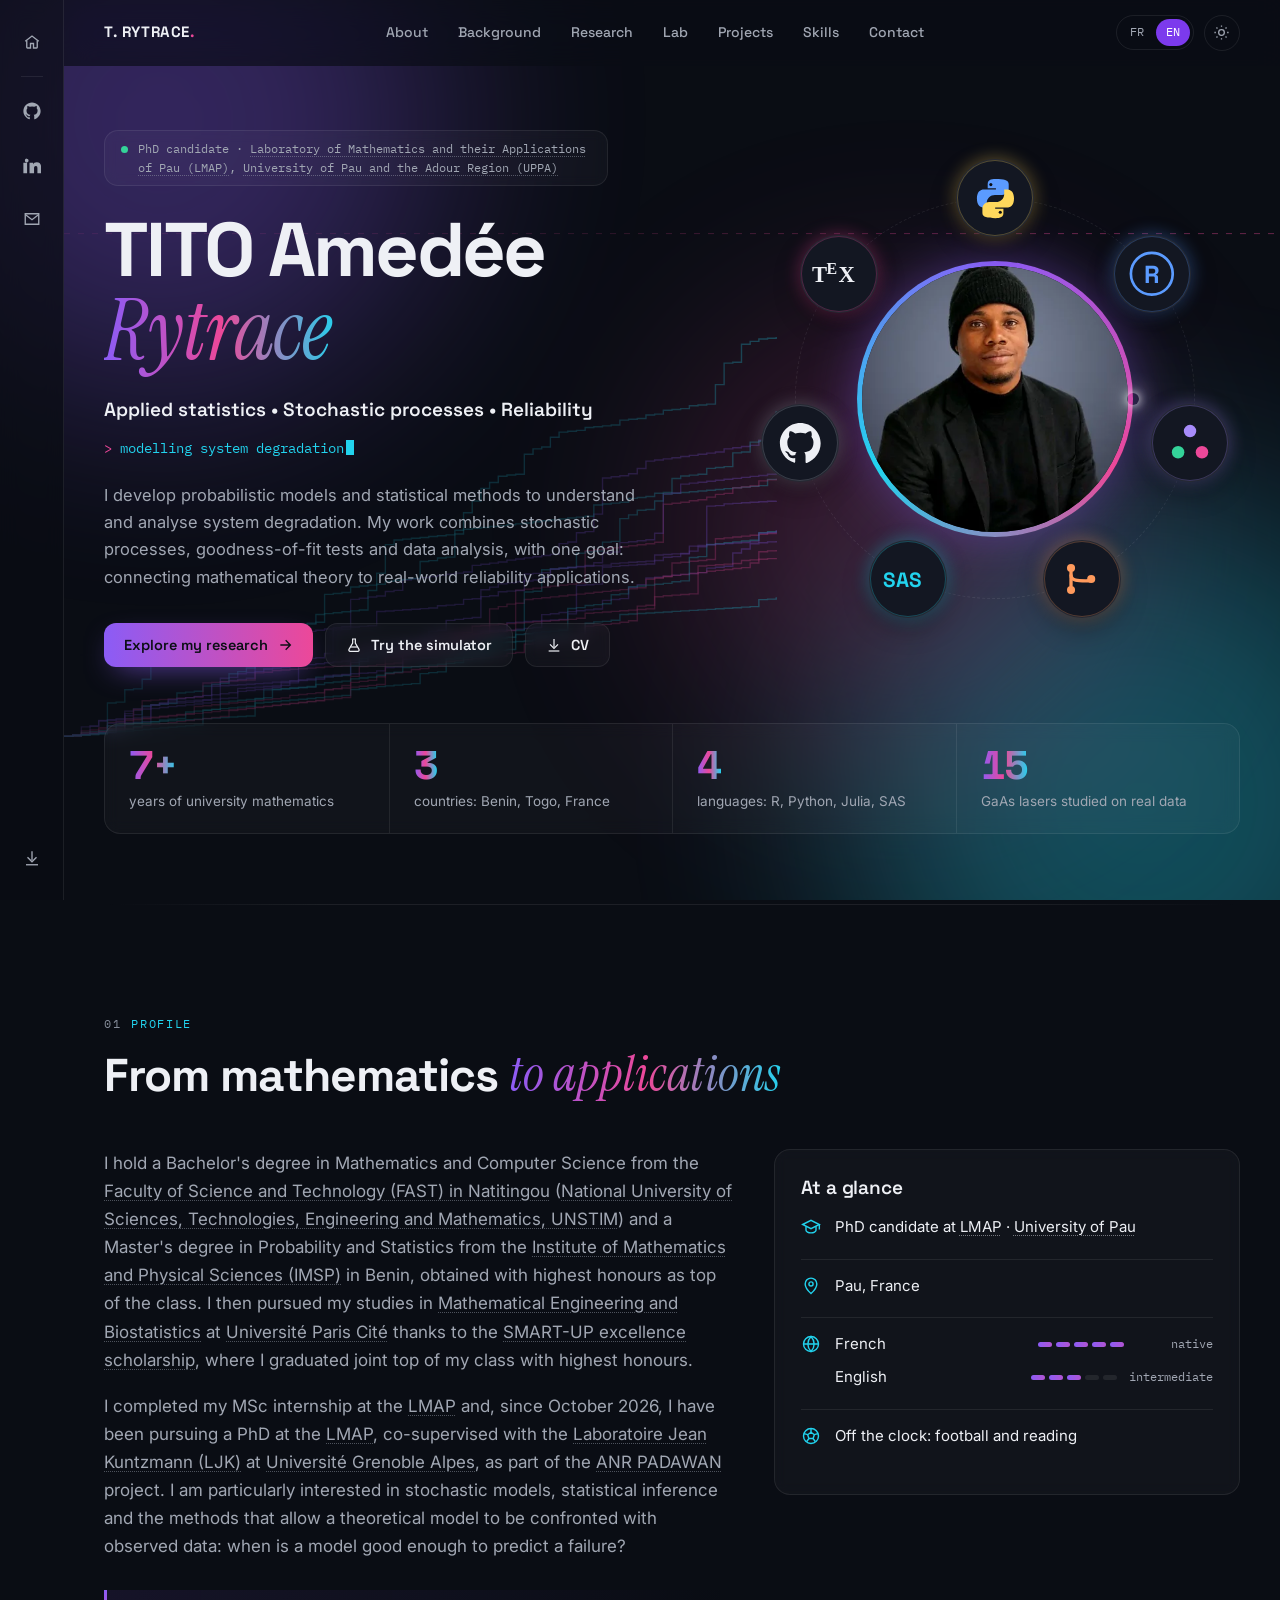
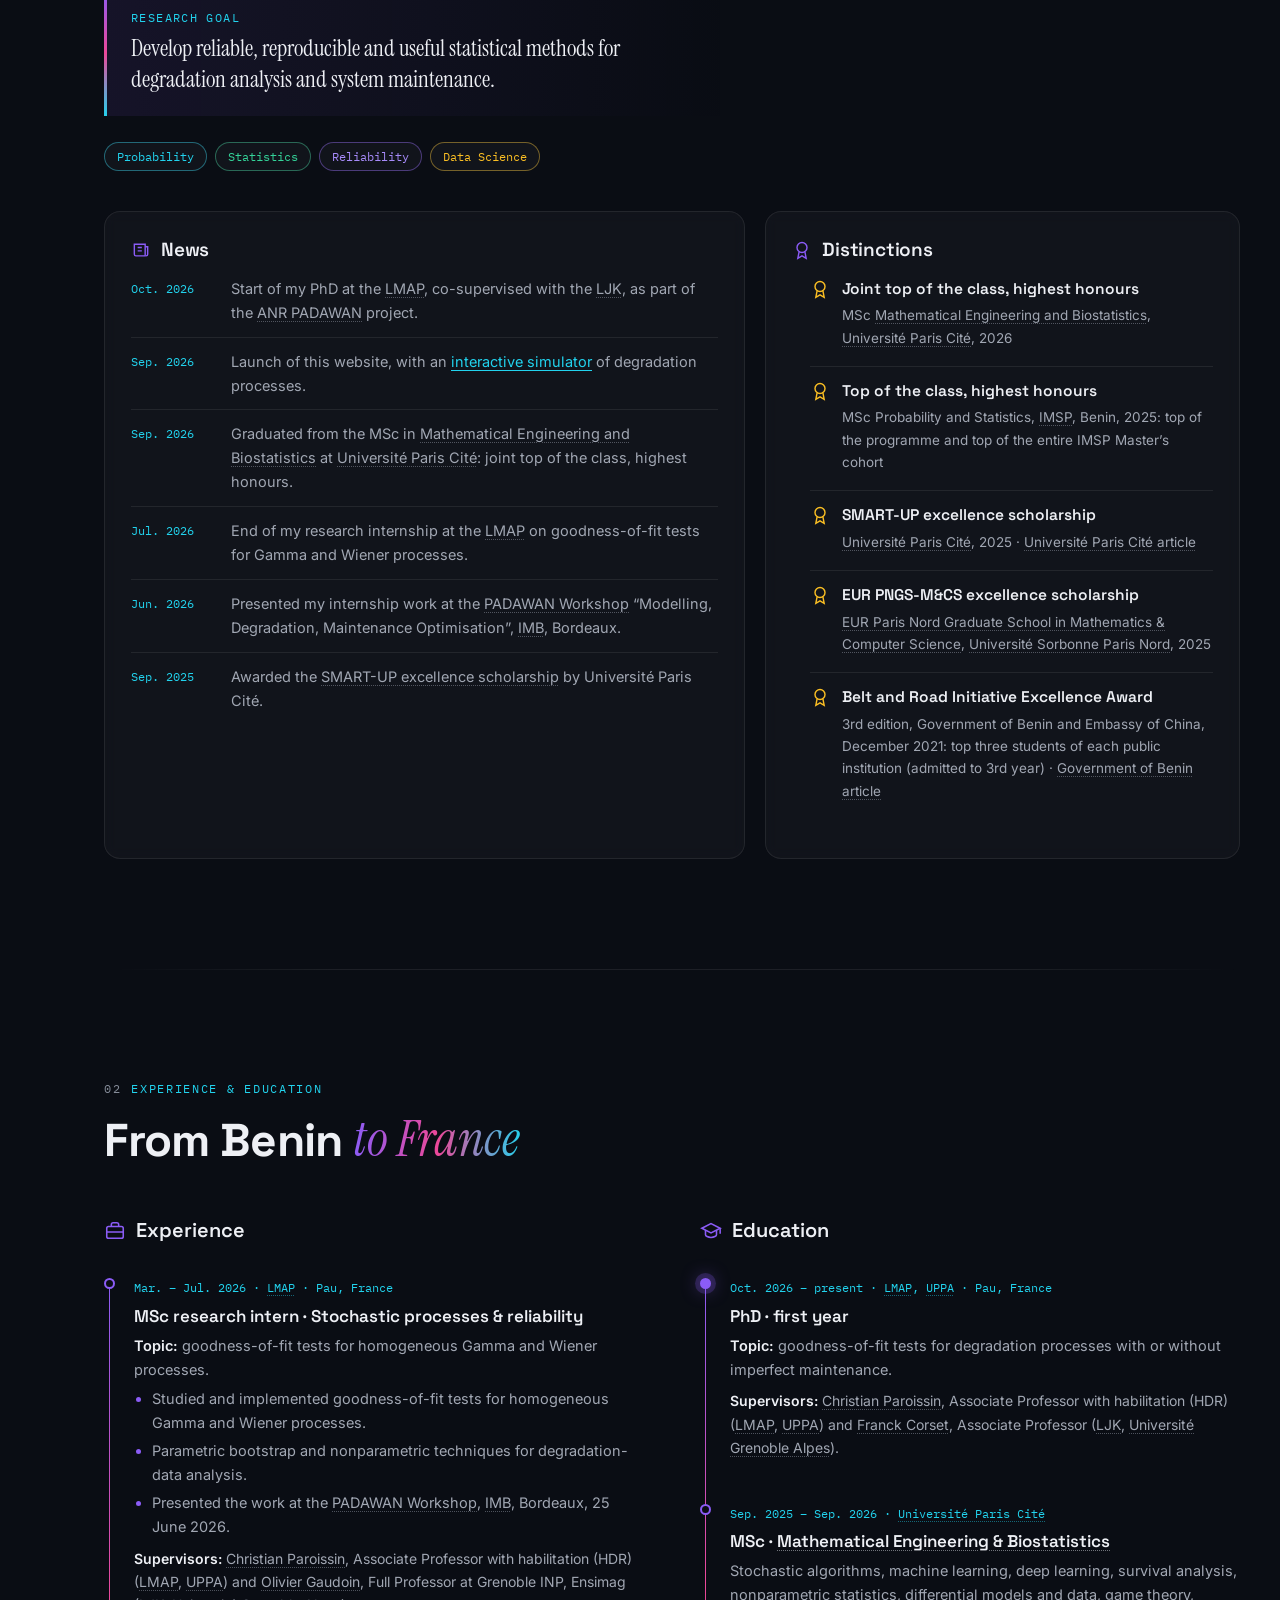
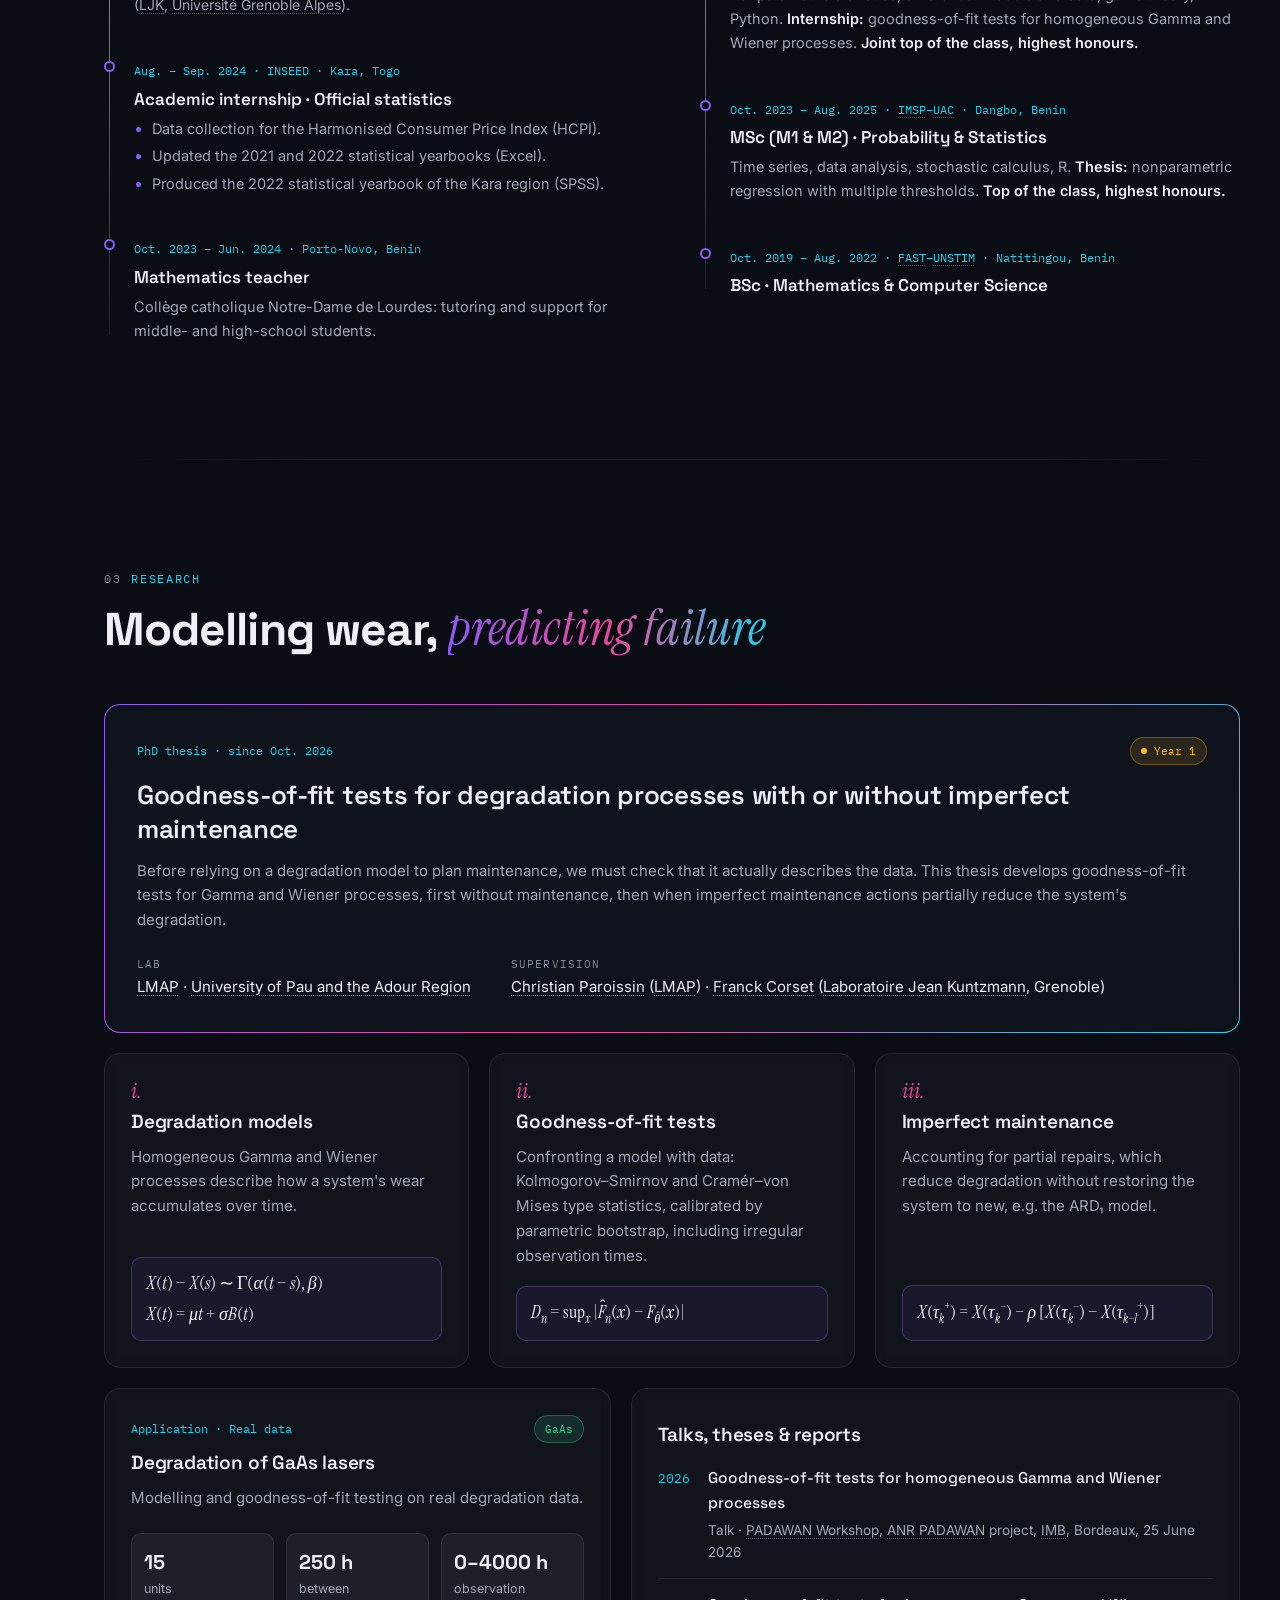
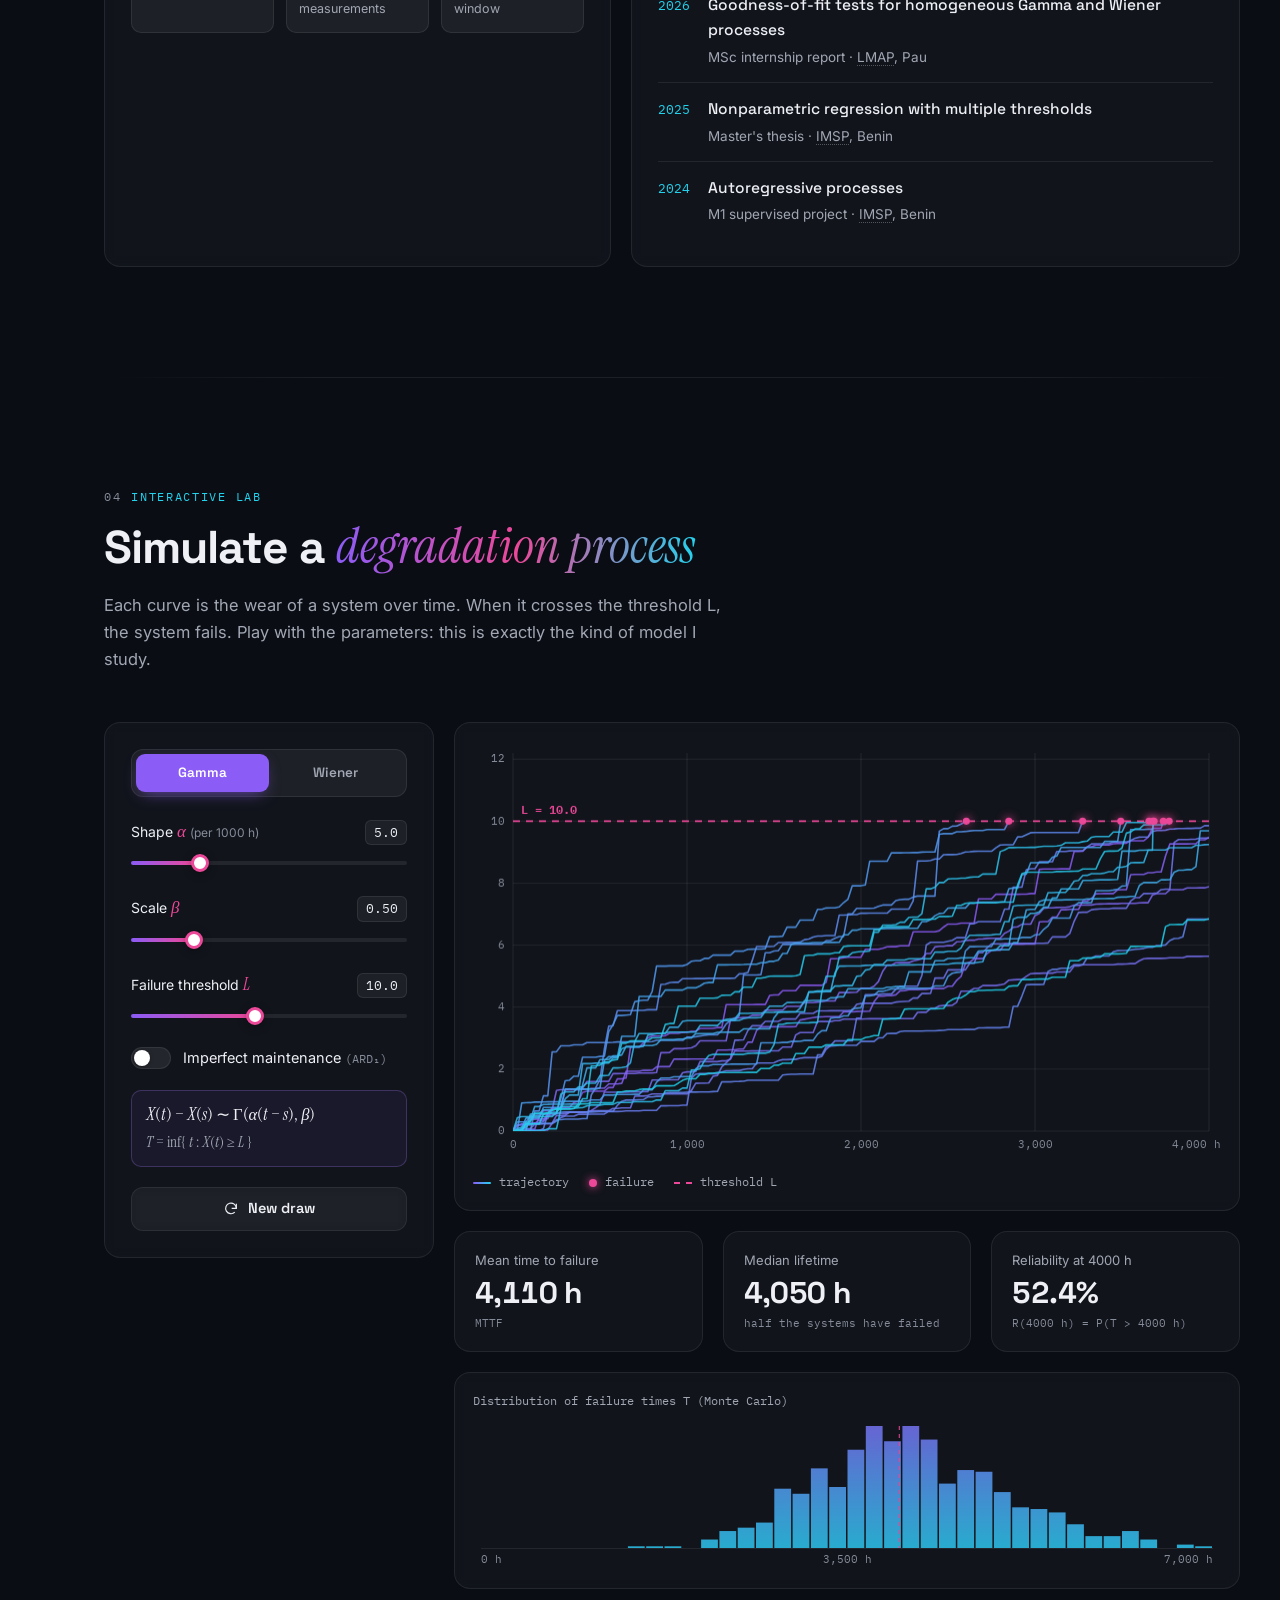
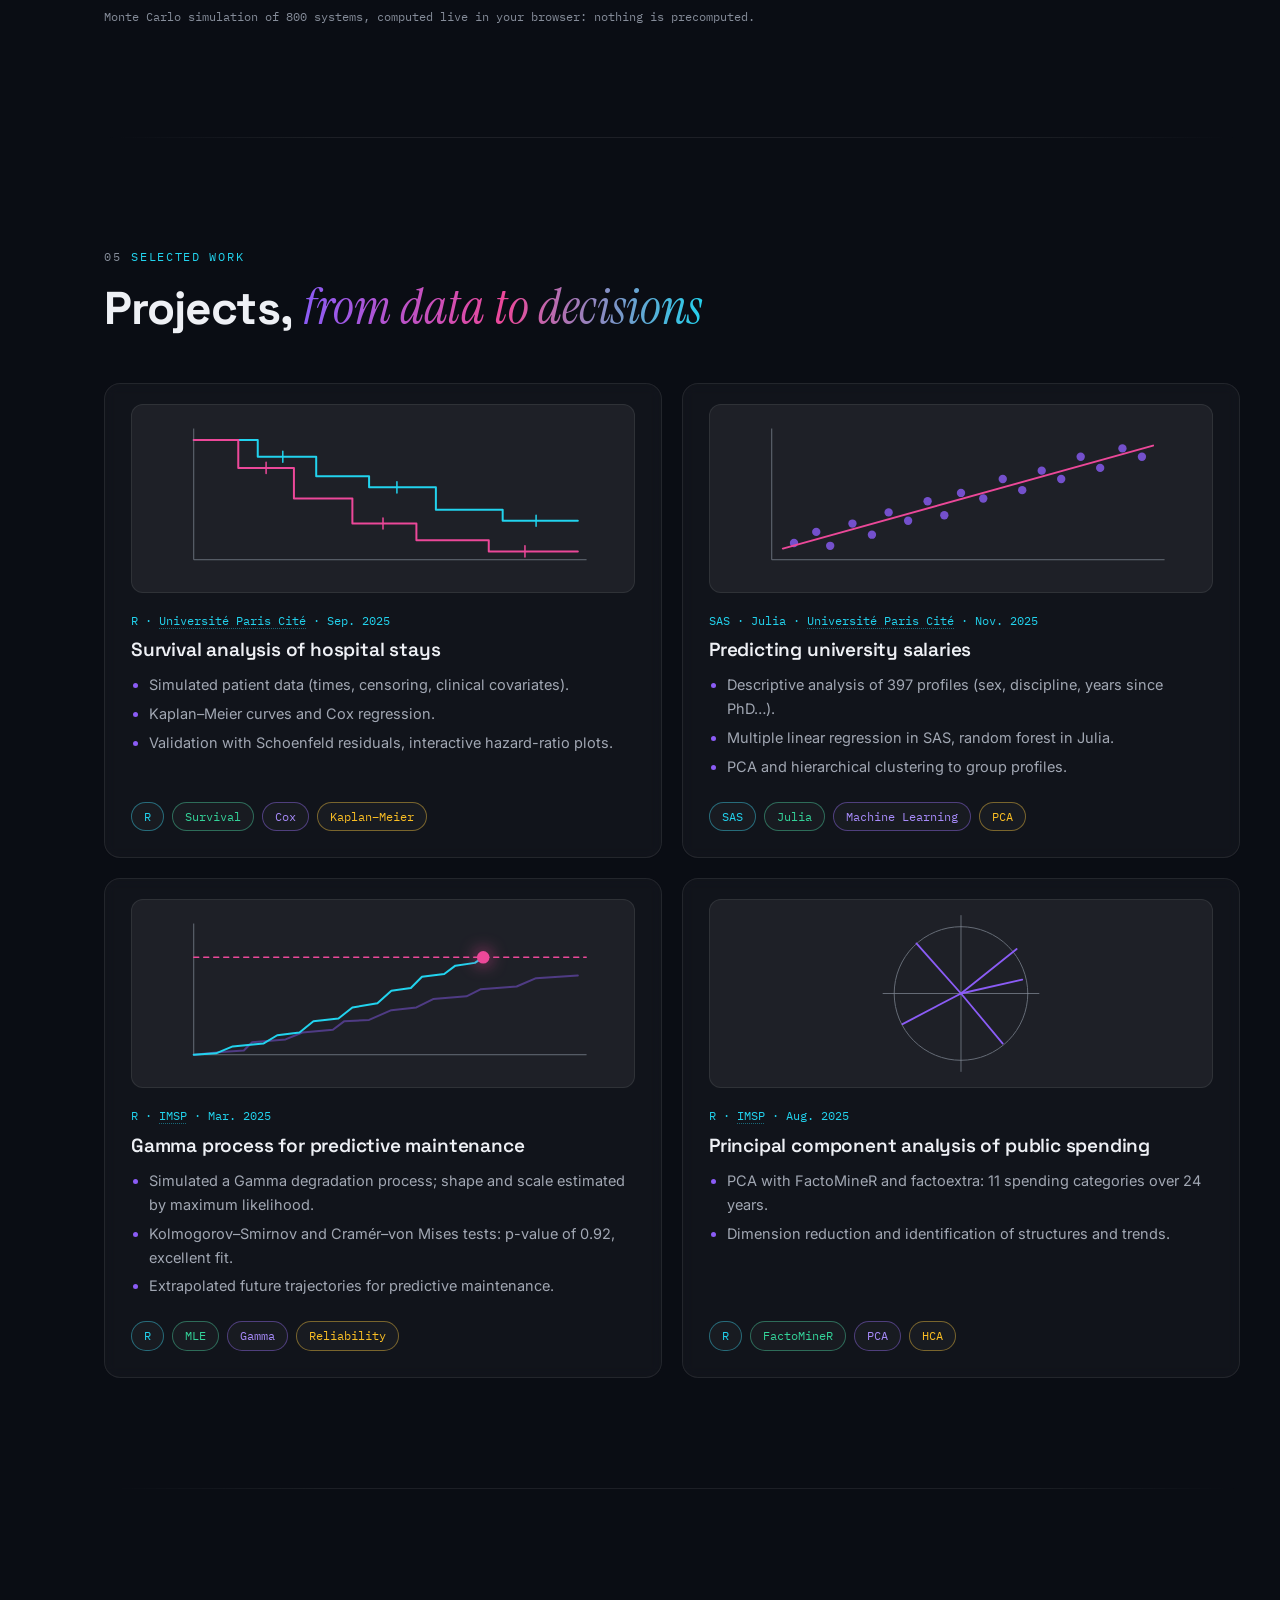
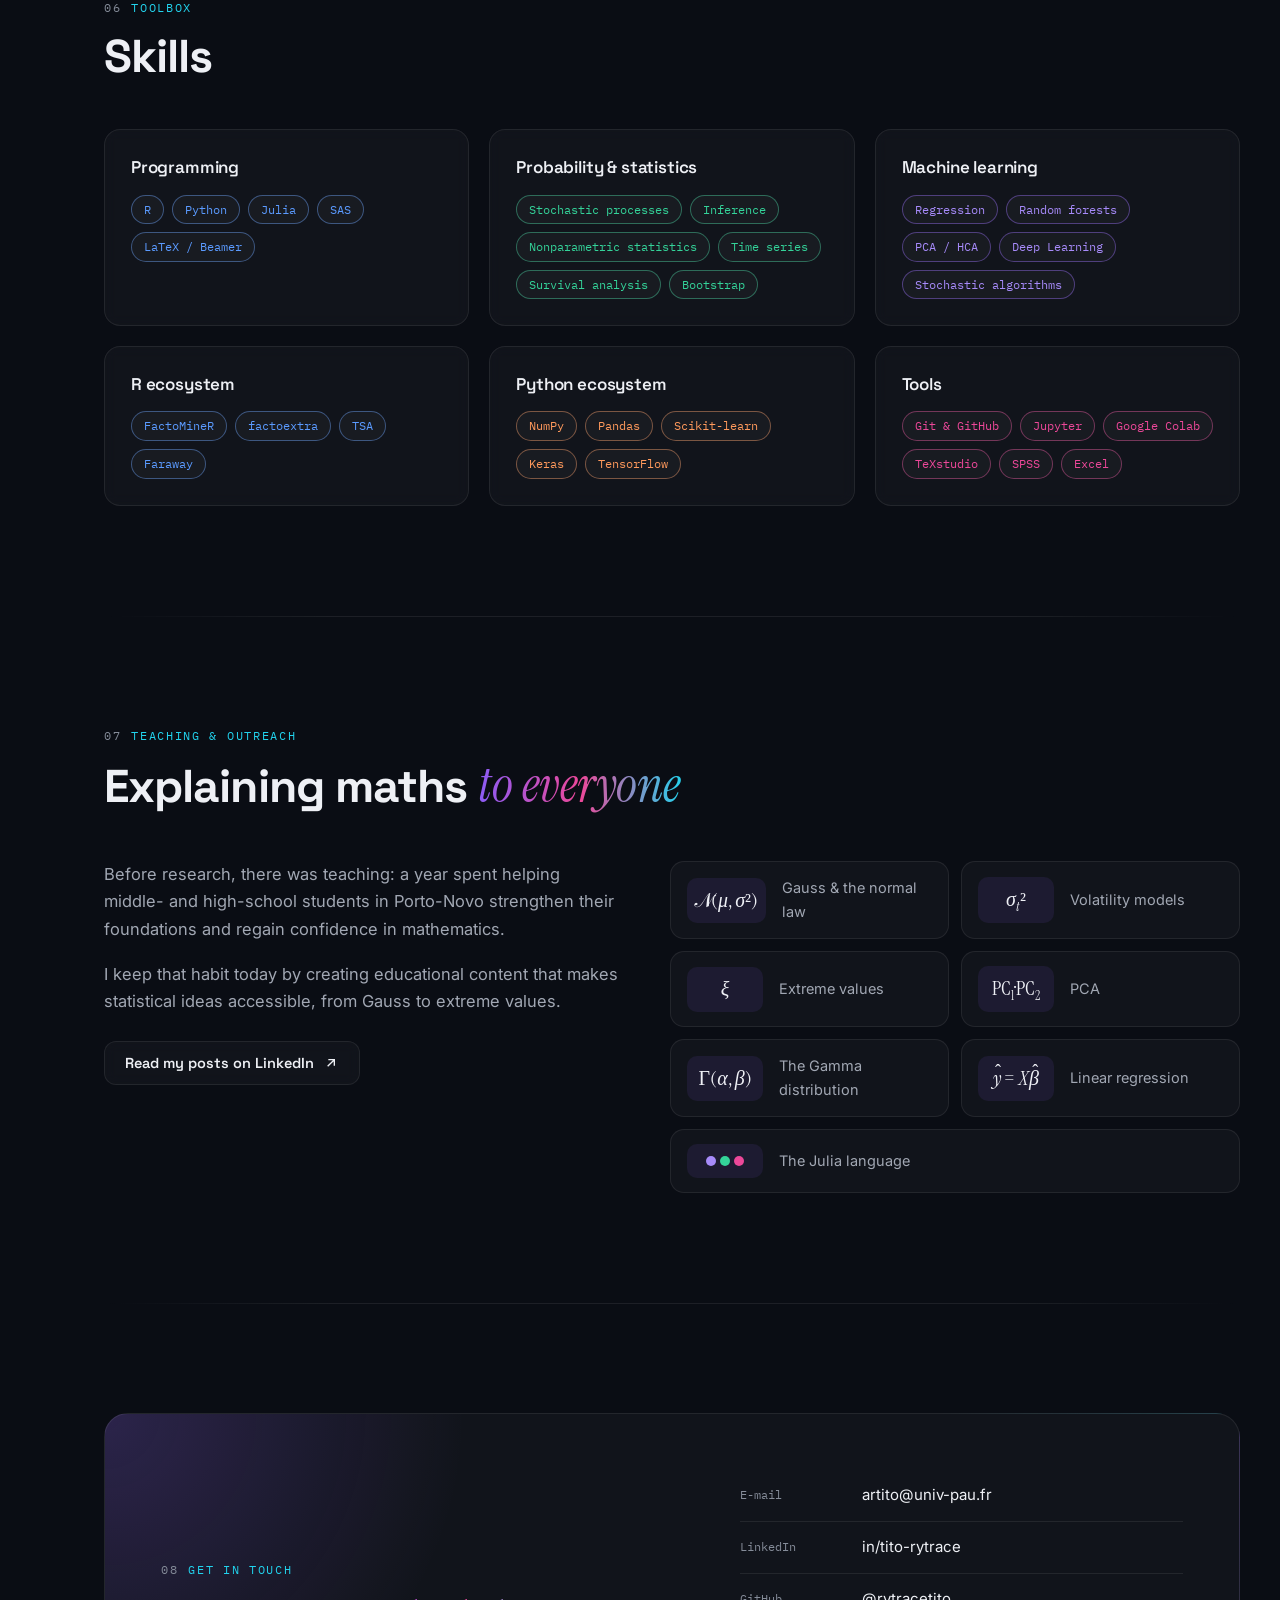
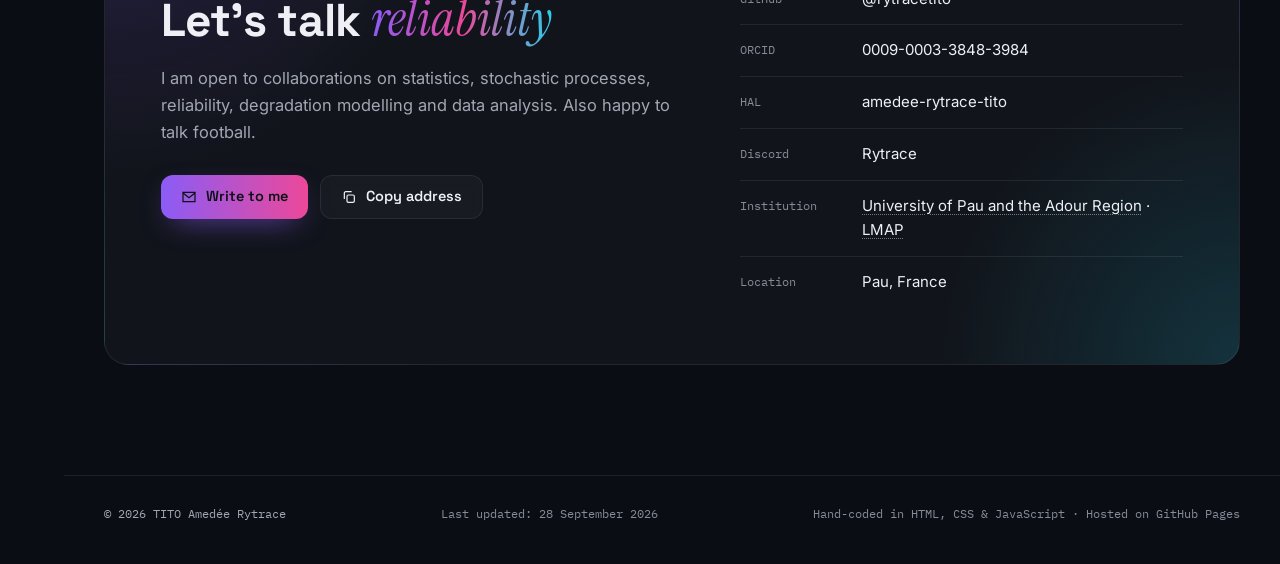
==== commit e1a0d8dd: "Performance et accessibilité : photo allégée, polices non bloquantes, contrastes Co-Authored-By: Cla" ====
--- a/index.html
+++ b/index.html
@@ -42,7 +42,8 @@
 
   <link rel="preconnect" href="https://fonts.googleapis.com">
   <link rel="preconnect" href="https://fonts.gstatic.com" crossorigin>
-  <link rel="stylesheet" href="https://fonts.googleapis.com/css2?family=Space+Grotesk:wght@500;600;700&family=Inter:wght@400;500;600&family=IBM+Plex+Mono:wght@400;500&family=Instrument+Serif:ital@0;1&display=swap">
+  <link rel="preload" as="style" href="https://fonts.googleapis.com/css2?family=Space+Grotesk:wght@500;600;700&family=Inter:wght@400;500;600&family=IBM+Plex+Mono:wght@400;500&family=Instrument+Serif:ital@0;1&display=swap" onload="this.onload=null;this.rel='stylesheet'">
+  <noscript><link rel="stylesheet" href="https://fonts.googleapis.com/css2?family=Space+Grotesk:wght@500;600;700&family=Inter:wght@400;500;600&family=IBM+Plex+Mono:wght@400;500&family=Instrument+Serif:ital@0;1&display=swap"></noscript>
   <link rel="stylesheet" href="style.css">
 
   <script type="application/ld+json">
@@ -196,7 +197,7 @@
             <div class="ring-dot"></div>
             <div class="avatar-circle">
               <span class="monogram">TR</span>
-              <img src="assets/photo.webp" alt="" width="800" height="800" loading="eager" decoding="async" onerror="this.remove()">
+              <img src="assets/photo-400.webp" srcset="assets/photo-400.webp 400w, assets/photo-640.webp 640w, assets/photo.webp 800w" sizes="320px" alt="TITO Amedée Rytrace" width="800" height="800" loading="eager" fetchpriority="high" decoding="async" onerror="this.remove()">
             </div>
           </div>
 
@@ -316,9 +317,9 @@
             <ul class="award-list">
                 <li><svg viewBox="0 0 24 24" fill="none" stroke="currentColor" stroke-width="1.7" aria-hidden="true"><circle cx="12" cy="9" r="6"/><path d="M8.5 14.2L7 22l5-3 5 3-1.5-7.8"/></svg><span class="award-body"><span class="award-title" data-en="Joint top of the class, highest honours">Co-major de promotion, mention Très bien</span><span class="award-meta" data-en-html="MSc &lt;a class=&quot;org&quot; href=&quot;https://math-info.u-paris.fr/master-mathematiques-et-applications/specialite-ingenierie-mathematique-et-biostatistique/&quot; target=&quot;_blank&quot; rel=&quot;noopener&quot;&gt;Mathematical Engineering and Biostatistics&lt;/a&gt;, &lt;a class=&quot;org&quot; href=&quot;https://u-paris.fr/&quot; target=&quot;_blank&quot; rel=&quot;noopener&quot;&gt;Université Paris Cité&lt;/a&gt;, 2026">Master 2 <a class="org" href="https://math-info.u-paris.fr/master-mathematiques-et-applications/specialite-ingenierie-mathematique-et-biostatistique/" target="_blank" rel="noopener">Ingénierie Mathématique et Biostatistique</a>, <a class="org" href="https://u-paris.fr/" target="_blank" rel="noopener">Université Paris Cité</a>, 2026</span></span></li>
                 <li><svg viewBox="0 0 24 24" fill="none" stroke="currentColor" stroke-width="1.7" aria-hidden="true"><circle cx="12" cy="9" r="6"/><path d="M8.5 14.2L7 22l5-3 5 3-1.5-7.8"/></svg><span class="award-body"><span class="award-title" data-en="Top of the class, highest honours">Major de promotion, mention Très bien</span><span class="award-meta" data-en-html="MSc Probability and Statistics, &lt;a class=&quot;org&quot; href=&quot;https://www.imsp-uac.org/&quot; target=&quot;_blank&quot; rel=&quot;noopener&quot;&gt;IMSP&lt;/a&gt;, Benin, 2025: top of the programme and top of the entire IMSP Master’s cohort">Master Probabilités et Statistique, <a class="org" href="https://www.imsp-uac.org/" target="_blank" rel="noopener">IMSP</a>, Bénin, 2025 : major de la spécialité et major de l’ensemble de la promotion de Master de l’IMSP</span></span></li>
-                <li><svg viewBox="0 0 24 24" fill="none" stroke="currentColor" stroke-width="1.7" aria-hidden="true"><circle cx="12" cy="9" r="6"/><path d="M8.5 14.2L7 22l5-3 5 3-1.5-7.8"/></svg><span class="award-body"><span class="award-title" data-en="SMART-UP excellence scholarship">Bourse d’excellence SMART-UP</span><span class="award-meta" data-en-html="&lt;a class=&quot;org&quot; href=&quot;https://u-paris.fr/&quot; target=&quot;_blank&quot; rel=&quot;noopener&quot;&gt;Université Paris Cité&lt;/a&gt;, 2025 · &lt;a class=&quot;org&quot; href=&quot;https://u-paris.fr/retour-sur-ledition-2025-de-la-soiree-daccueil-des-laureates-et-laureats-des-bourses-de-mobilite-smarts-up/&quot; target=&quot;_blank&quot; rel=&quot;noopener&quot;&gt;learn more&lt;/a&gt;"><a class="org" href="https://u-paris.fr/" target="_blank" rel="noopener">Université Paris Cité</a>, 2025 · <a class="org" href="https://u-paris.fr/retour-sur-ledition-2025-de-la-soiree-daccueil-des-laureates-et-laureats-des-bourses-de-mobilite-smarts-up/" target="_blank" rel="noopener">en savoir plus</a></span></span></li>
+                <li><svg viewBox="0 0 24 24" fill="none" stroke="currentColor" stroke-width="1.7" aria-hidden="true"><circle cx="12" cy="9" r="6"/><path d="M8.5 14.2L7 22l5-3 5 3-1.5-7.8"/></svg><span class="award-body"><span class="award-title" data-en="SMART-UP excellence scholarship">Bourse d’excellence SMART-UP</span><span class="award-meta" data-en-html="&lt;a class=&quot;org&quot; href=&quot;https://u-paris.fr/&quot; target=&quot;_blank&quot; rel=&quot;noopener&quot;&gt;Université Paris Cité&lt;/a&gt;, 2025 · &lt;a class=&quot;org&quot; href=&quot;https://u-paris.fr/retour-sur-ledition-2025-de-la-soiree-daccueil-des-laureates-et-laureats-des-bourses-de-mobilite-smarts-up/&quot; target=&quot;_blank&quot; rel=&quot;noopener&quot;&gt;Université Paris Cité article&lt;/a&gt;"><a class="org" href="https://u-paris.fr/" target="_blank" rel="noopener">Université Paris Cité</a>, 2025 · <a class="org" href="https://u-paris.fr/retour-sur-ledition-2025-de-la-soiree-daccueil-des-laureates-et-laureats-des-bourses-de-mobilite-smarts-up/" target="_blank" rel="noopener">article de l'Université Paris Cité</a></span></span></li>
                 <li><svg viewBox="0 0 24 24" fill="none" stroke="currentColor" stroke-width="1.7" aria-hidden="true"><circle cx="12" cy="9" r="6"/><path d="M8.5 14.2L7 22l5-3 5 3-1.5-7.8"/></svg><span class="award-body"><span class="award-title" data-en="EUR PNGS-M&amp;CS excellence scholarship">Bourse d’excellence EUR PNGS-M&amp;CS</span><span class="award-meta" data-en-html="&lt;a class=&quot;org&quot; href=&quot;https://eur.univ-paris13.fr/&quot; target=&quot;_blank&quot; rel=&quot;noopener&quot;&gt;EUR Paris Nord Graduate School in Mathematics &amp;amp; Computer Science&lt;/a&gt;, &lt;a class=&quot;org&quot; href=&quot;https://www.univ-spn.fr/&quot; target=&quot;_blank&quot; rel=&quot;noopener&quot;&gt;Université Sorbonne Paris Nord&lt;/a&gt;, 2025"><a class="org" href="https://eur.univ-paris13.fr/" target="_blank" rel="noopener">EUR Paris Nord Graduate School in Mathematics &amp; Computer Science</a>, <a class="org" href="https://www.univ-spn.fr/" target="_blank" rel="noopener">Université Sorbonne Paris Nord</a>, 2025</span></span></li>
-                <li><svg viewBox="0 0 24 24" fill="none" stroke="currentColor" stroke-width="1.7" aria-hidden="true"><circle cx="12" cy="9" r="6"/><path d="M8.5 14.2L7 22l5-3 5 3-1.5-7.8"/></svg><span class="award-body"><span class="award-title" data-en="Belt and Road Initiative Excellence Award">Prix d’excellence de la Ceinture et de la Route de la Soie</span><span class="award-meta" data-en-html="3rd edition, Government of Benin and Embassy of China, December 2021: top three students of each public institution (admitted to 3rd year) · &lt;a class=&quot;org&quot; href=&quot;https://www.gouv.bj/article/2532/prix-excellence-ceinture-route-soie-gouvernement-benin-chine-priment-soixante-etudiants/&quot; target=&quot;_blank&quot; rel=&quot;noopener&quot;&gt;learn more&lt;/a&gt;">3<sup>e</sup> édition, Gouvernement du Bénin et Ambassade de Chine, décembre 2021 : trois meilleurs étudiants de chaque établissement public (admis en 3<sup>e</sup> année) · <a class="org" href="https://www.gouv.bj/article/2532/prix-excellence-ceinture-route-soie-gouvernement-benin-chine-priment-soixante-etudiants/" target="_blank" rel="noopener">en savoir plus</a></span></span></li>
+                <li><svg viewBox="0 0 24 24" fill="none" stroke="currentColor" stroke-width="1.7" aria-hidden="true"><circle cx="12" cy="9" r="6"/><path d="M8.5 14.2L7 22l5-3 5 3-1.5-7.8"/></svg><span class="award-body"><span class="award-title" data-en="Belt and Road Initiative Excellence Award">Prix d’excellence de la Ceinture et de la Route de la Soie</span><span class="award-meta" data-en-html="3rd edition, Government of Benin and Embassy of China, December 2021: top three students of each public institution (admitted to 3rd year) · &lt;a class=&quot;org&quot; href=&quot;https://www.gouv.bj/article/2532/prix-excellence-ceinture-route-soie-gouvernement-benin-chine-priment-soixante-etudiants/&quot; target=&quot;_blank&quot; rel=&quot;noopener&quot;&gt;Government of Benin article&lt;/a&gt;">3<sup>e</sup> édition, Gouvernement du Bénin et Ambassade de Chine, décembre 2021 : trois meilleurs étudiants de chaque établissement public (admis en 3<sup>e</sup> année) · <a class="org" href="https://www.gouv.bj/article/2532/prix-excellence-ceinture-route-soie-gouvernement-benin-chine-priment-soixante-etudiants/" target="_blank" rel="noopener">article du Gouvernement du Bénin</a></span></span></li>
             </ul>
           </article>
         </div>
--- a/style.css
+++ b/style.css
@@ -14,15 +14,17 @@
   --surface: #121723;
   --ink: #eef0f5;
   --ink-soft: #a1a7b3;
-  --ink-faint: #6b7280;
+  --ink-faint: #858c99;
   --rule: rgba(255,255,255,.08);
   --card: rgba(255,255,255,.032);
   --card-hover: rgba(255,255,255,.055);
   --badge: #131722;
 
   --accent1: #8b5cf6;
+  --accent1-text: #a78bfa;
   --accent2: #22d3ee;
   --accent3: #ec4899;
+  --accent3-text: #ec4899;
   --green: #34d399;
   --amber: #fbbf24;
   --blue: #5b9bff;
@@ -47,15 +49,17 @@
   --surface: #ffffff;
   --ink: #141620;
   --ink-soft: #545a67;
-  --ink-faint: #8a8f99;
+  --ink-faint: #6b7079;
   --rule: rgba(20,22,32,.1);
   --card: rgba(255,255,255,.72);
   --card-hover: #ffffff;
   --badge: #ffffff;
 
   --accent1: #7c3aed;
+  --accent1-text: #7c3aed;
   --accent2: #0e7490;
   --accent3: #db2777;
+  --accent3-text: #be185d;
   --green: #047857;
   --amber: #b45309;
   --blue: #1d4ed8;
@@ -183,7 +187,7 @@
   transition: background .2s ease, color .2s ease;
 }
 .lang-toggle button:hover{ color: var(--ink); }
-.lang-toggle button.active{ background: var(--accent1); color: #fff; }
+.lang-toggle button.active{ background: #7c3aed; color: #fff; }
 
 .icon-btn{
   width: 36px; height: 36px; border-radius: 50%; border: 1px solid var(--rule); background: none;
@@ -408,13 +412,13 @@
 .tag:hover{ transform: translateY(-1px); }
 .tag-row .tag:nth-child(4n+1){ color: var(--accent2); border-color: color-mix(in srgb, var(--accent2) 38%, var(--rule)); }
 .tag-row .tag:nth-child(4n+2){ color: var(--green);   border-color: color-mix(in srgb, var(--green) 38%, var(--rule)); }
-.tag-row .tag:nth-child(4n+3){ color: var(--accent1); border-color: color-mix(in srgb, var(--accent1) 38%, var(--rule)); }
+.tag-row .tag:nth-child(4n+3){ color: var(--accent1-text); border-color: color-mix(in srgb, var(--accent1) 38%, var(--rule)); }
 .tag-row .tag:nth-child(4n)  { color: var(--amber);   border-color: color-mix(in srgb, var(--amber) 38%, var(--rule)); }
 .tag-row-blue .tag.tag{ color: var(--blue); border-color: color-mix(in srgb, var(--blue) 38%, var(--rule)); }
 .tag-row-green .tag.tag{ color: var(--green); border-color: color-mix(in srgb, var(--green) 38%, var(--rule)); }
 .tag-row-orange .tag.tag{ color: var(--orange); border-color: color-mix(in srgb, var(--orange) 38%, var(--rule)); }
-.tag-row-purple .tag.tag{ color: var(--accent1); border-color: color-mix(in srgb, var(--accent1) 38%, var(--rule)); }
-.tag-row-pink .tag.tag{ color: var(--accent3); border-color: color-mix(in srgb, var(--accent3) 38%, var(--rule)); }
+.tag-row-purple .tag.tag{ color: var(--accent1-text); border-color: color-mix(in srgb, var(--accent1) 38%, var(--rule)); }
+.tag-row-pink .tag.tag{ color: var(--accent3-text); border-color: color-mix(in srgb, var(--accent3) 38%, var(--rule)); }
 
 .placeholder{ color: var(--orange); font-style: italic; background: color-mix(in srgb, var(--orange) 10%, transparent); border-radius: 4px; padding: 0 4px; }
 
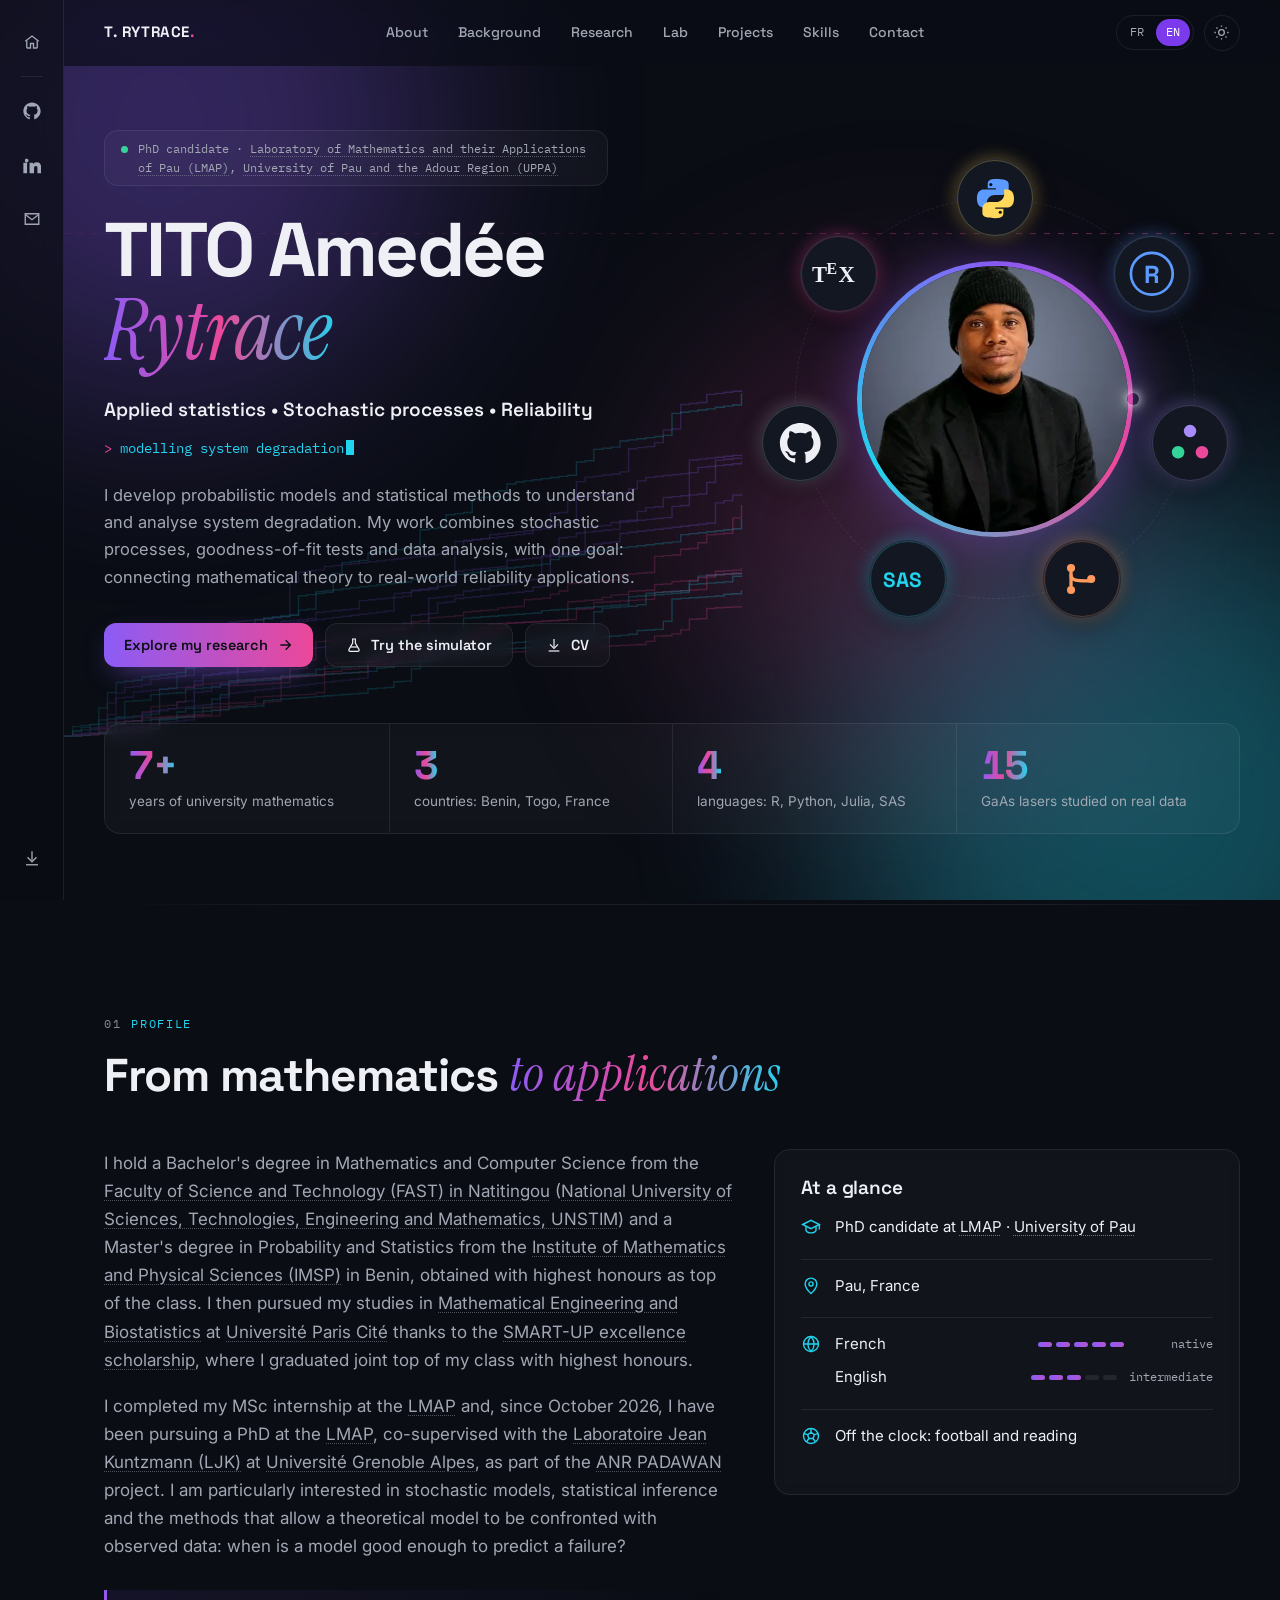
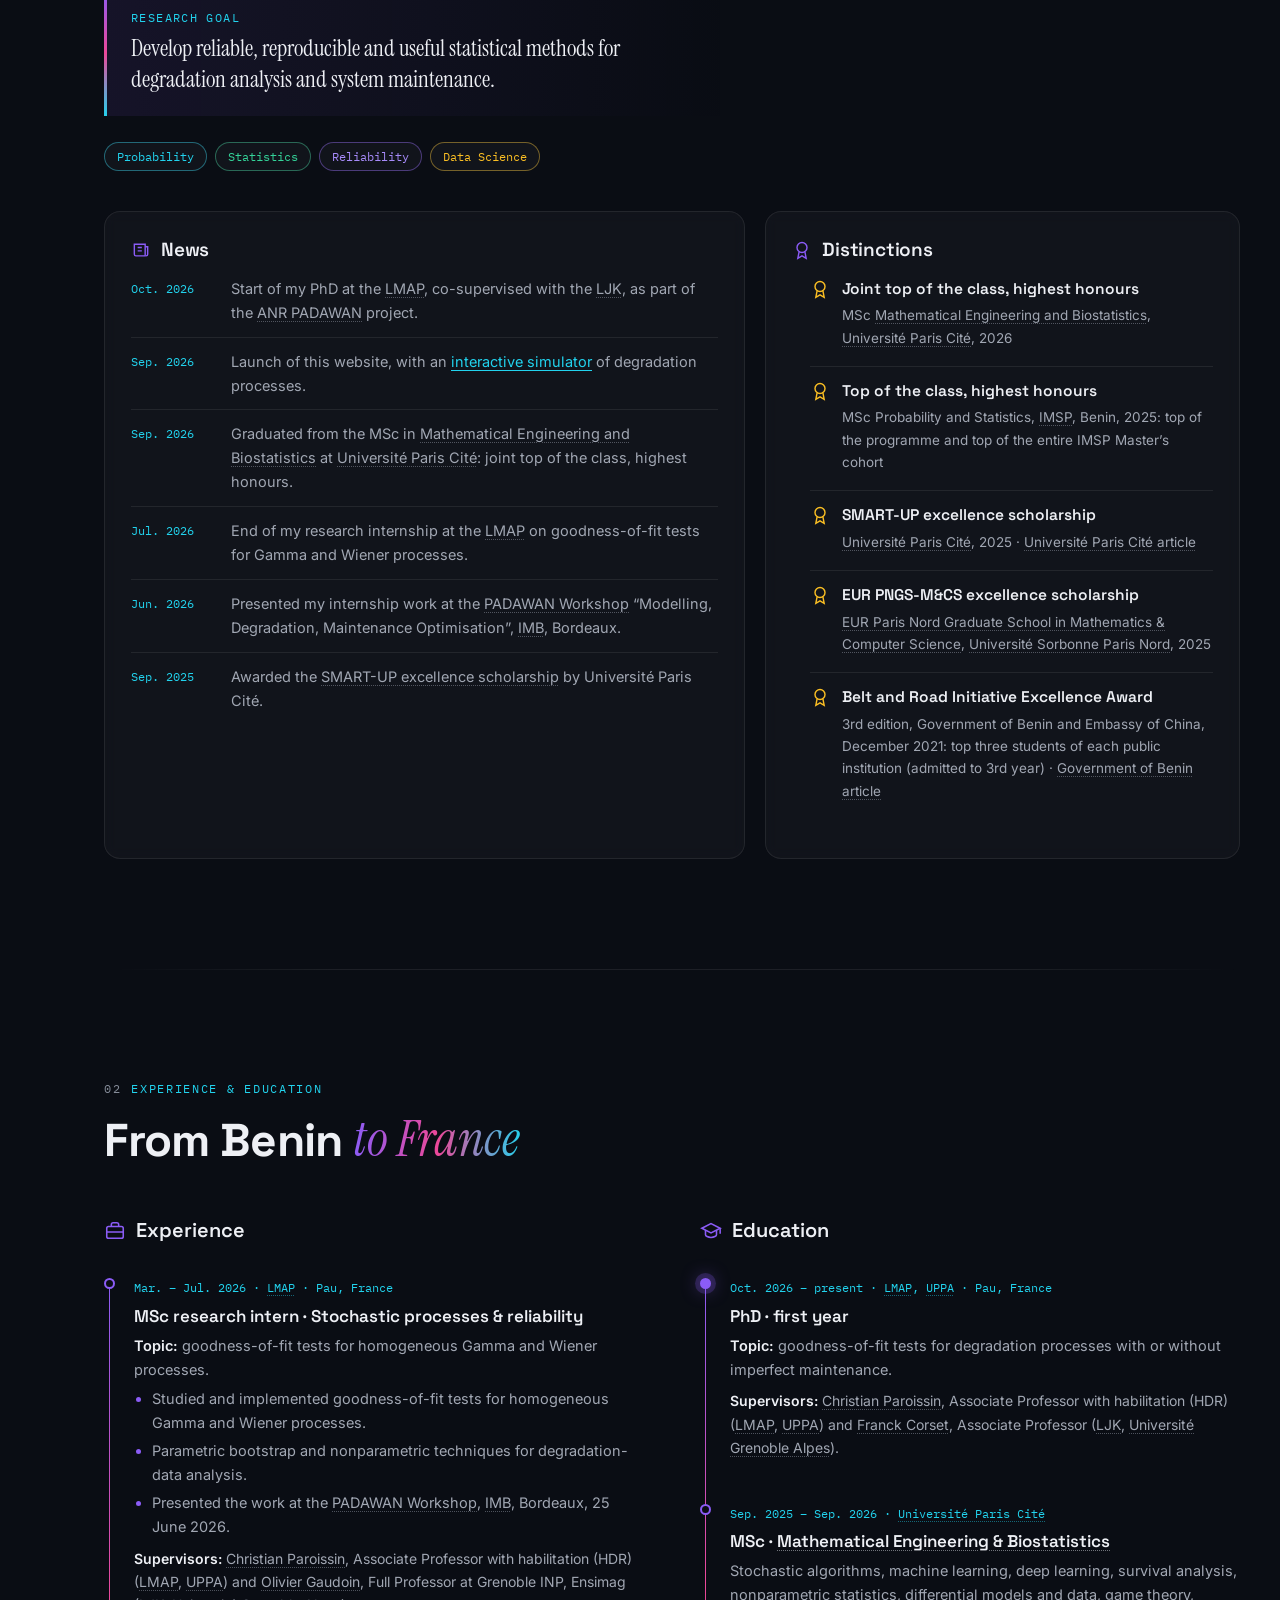
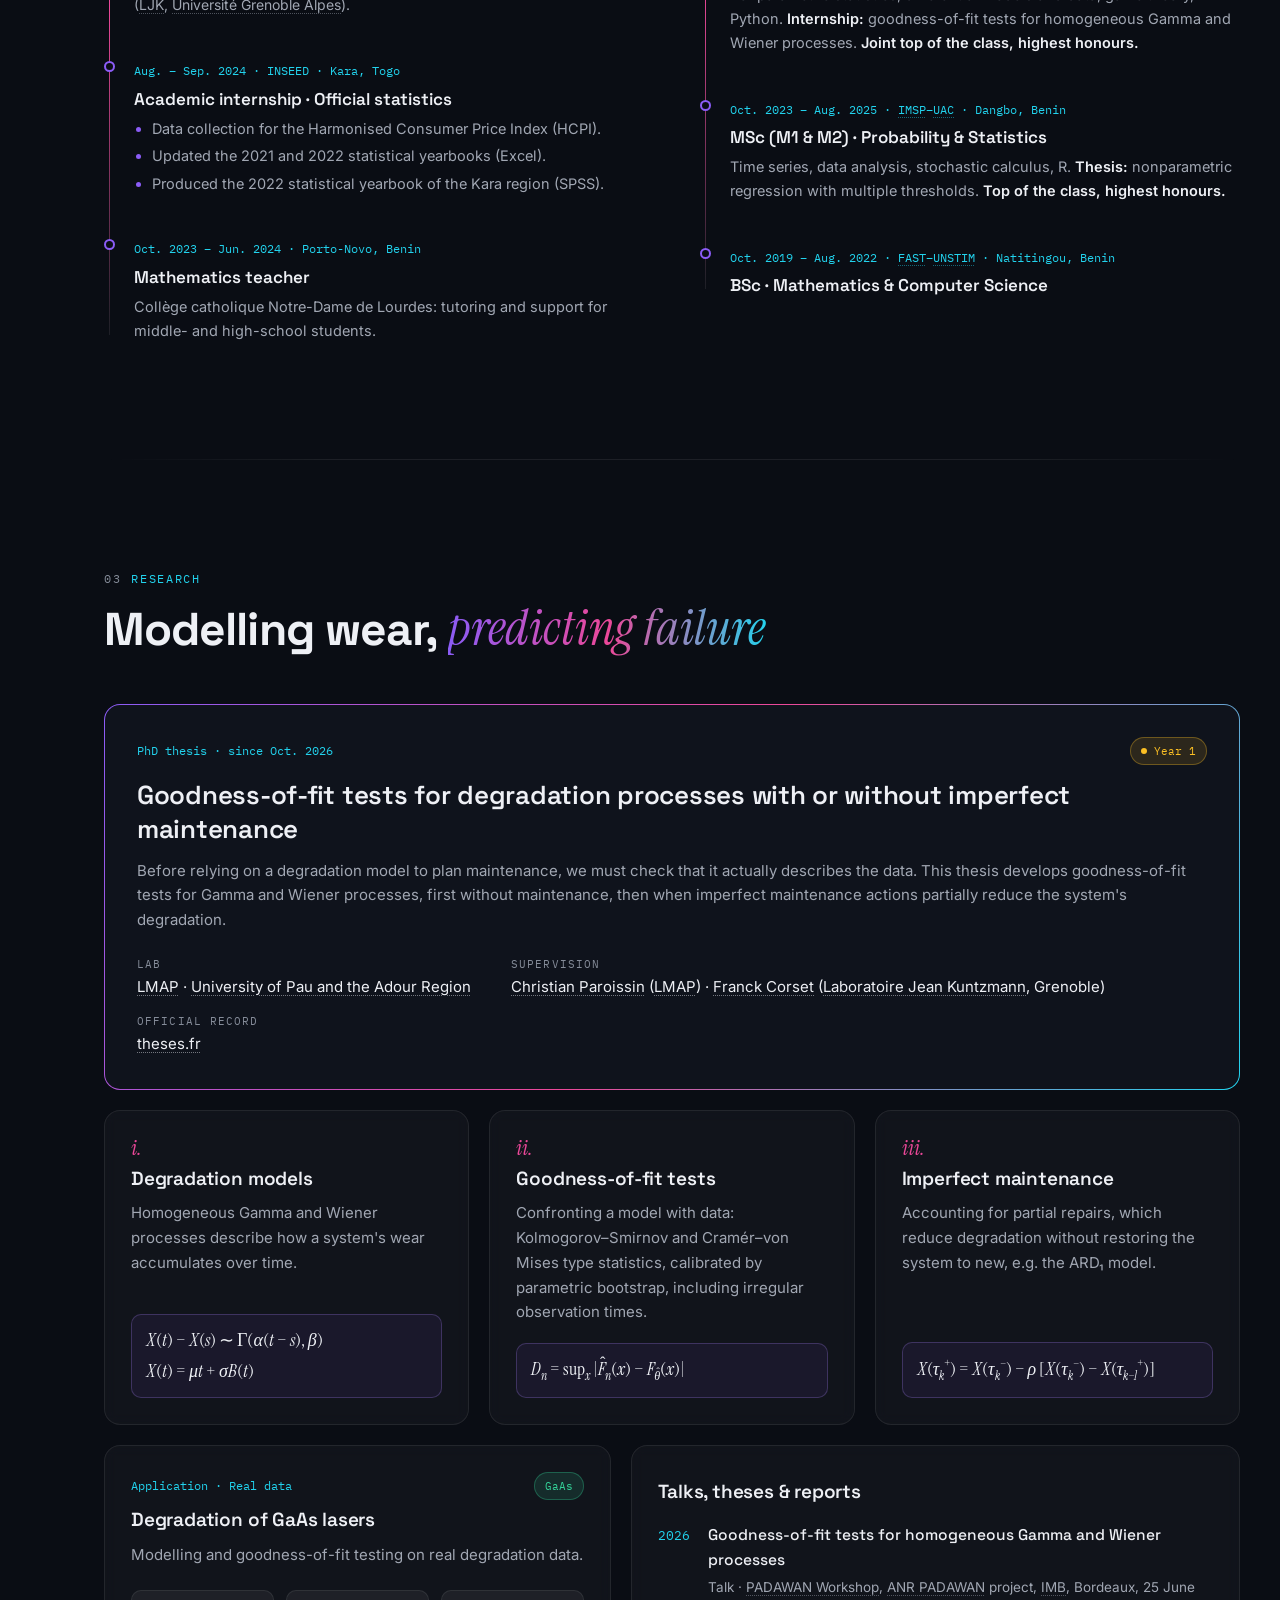
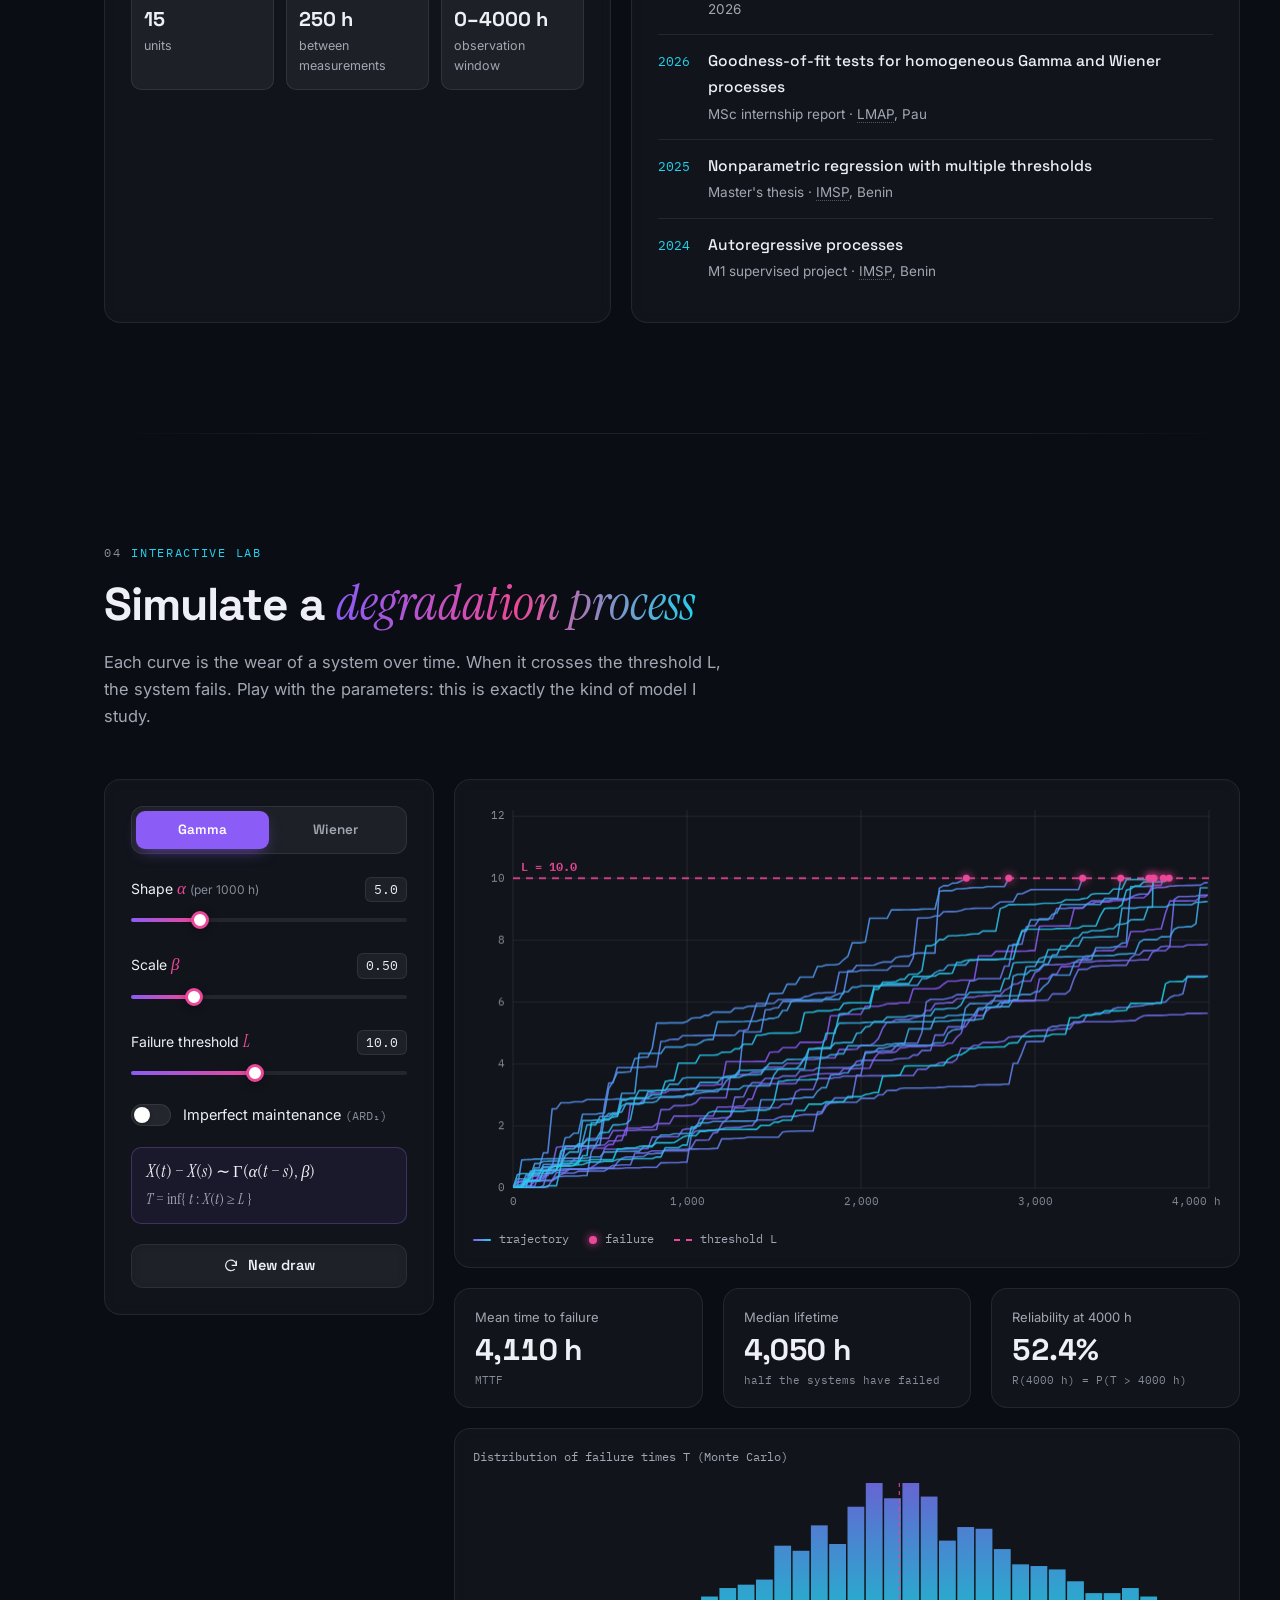
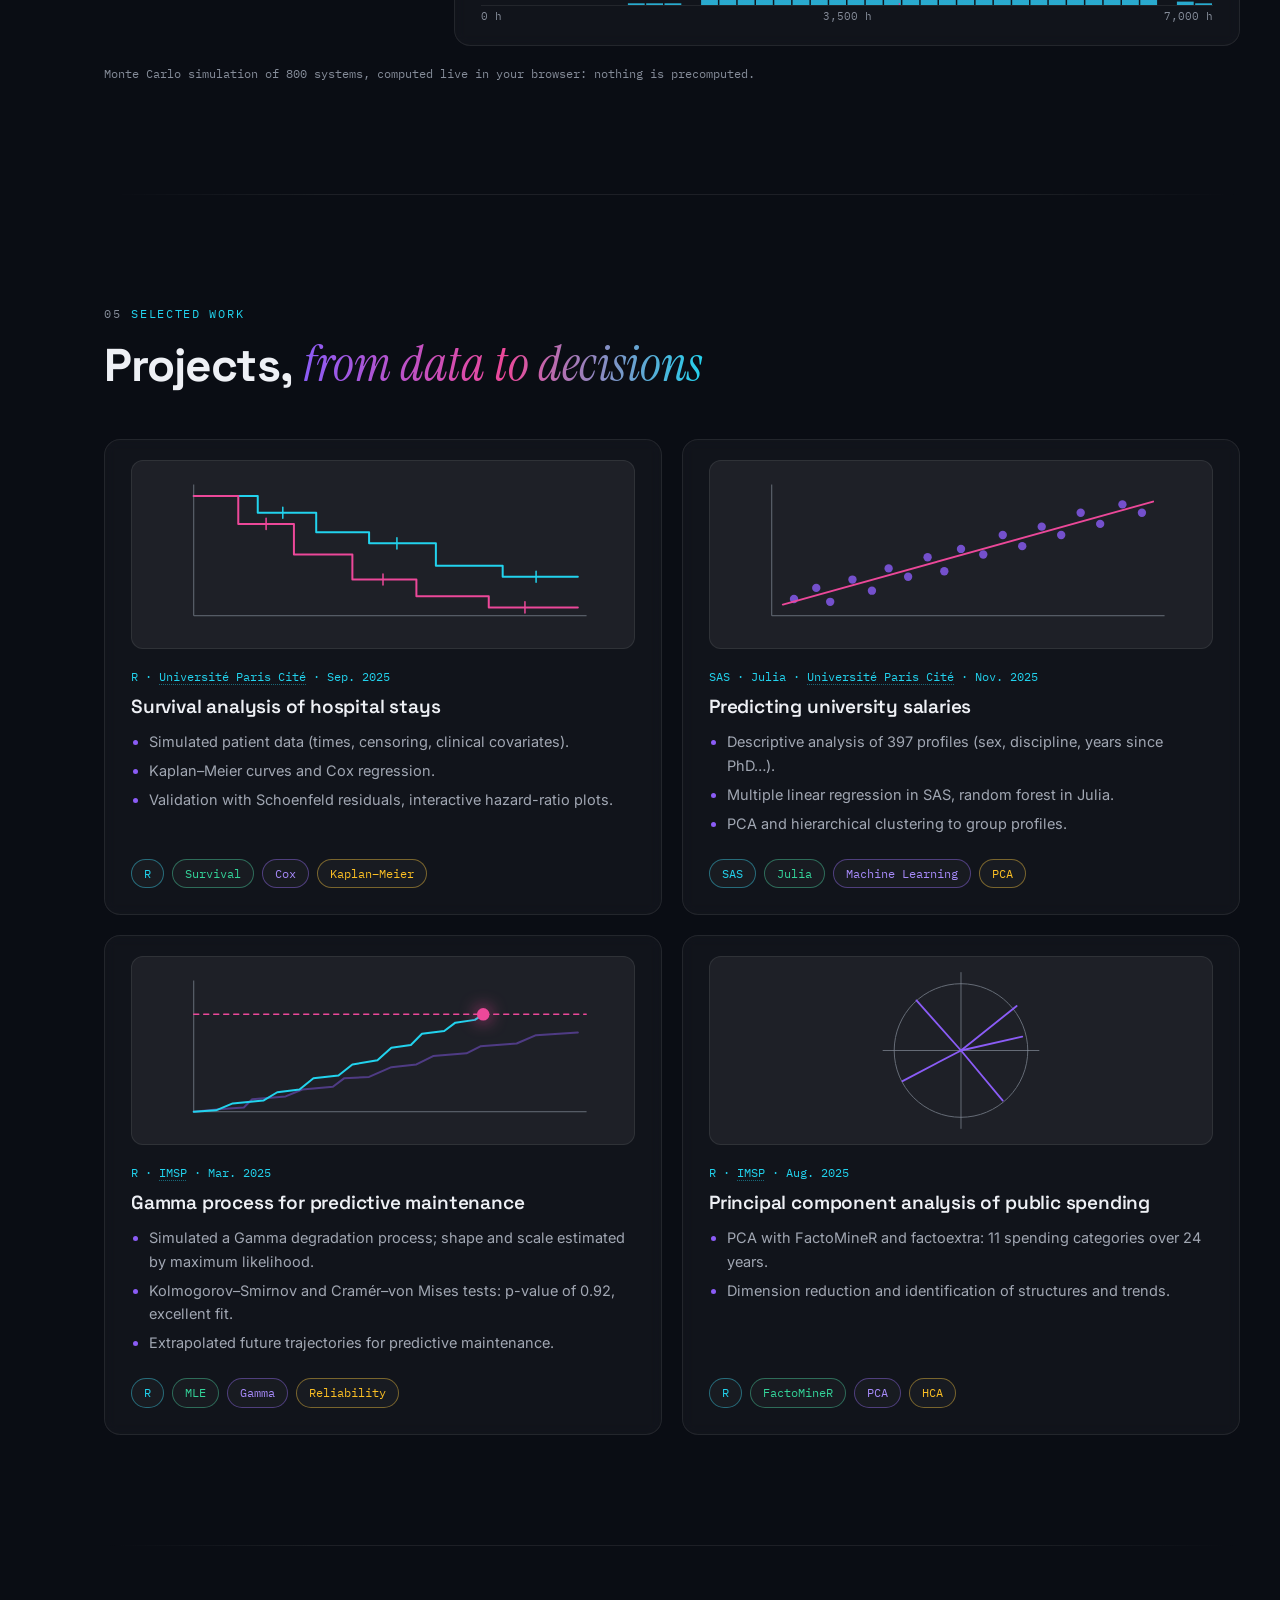
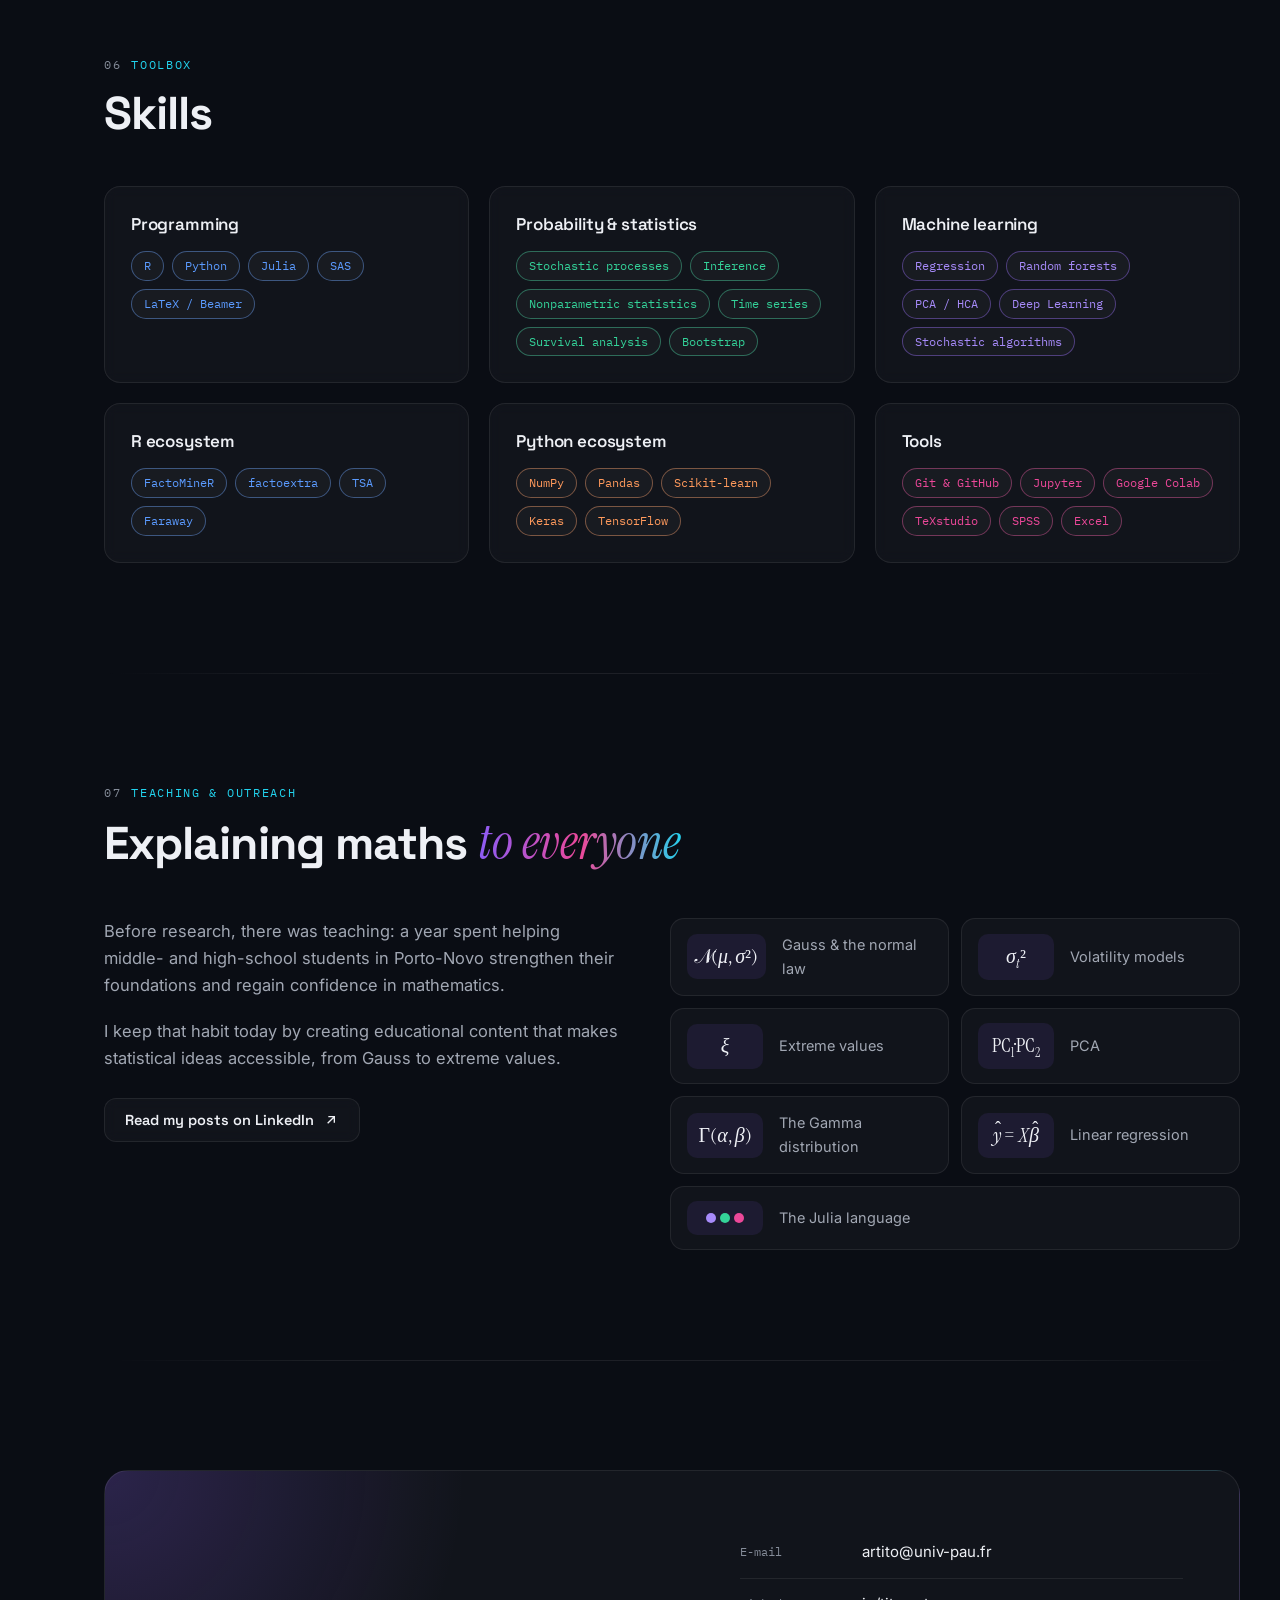
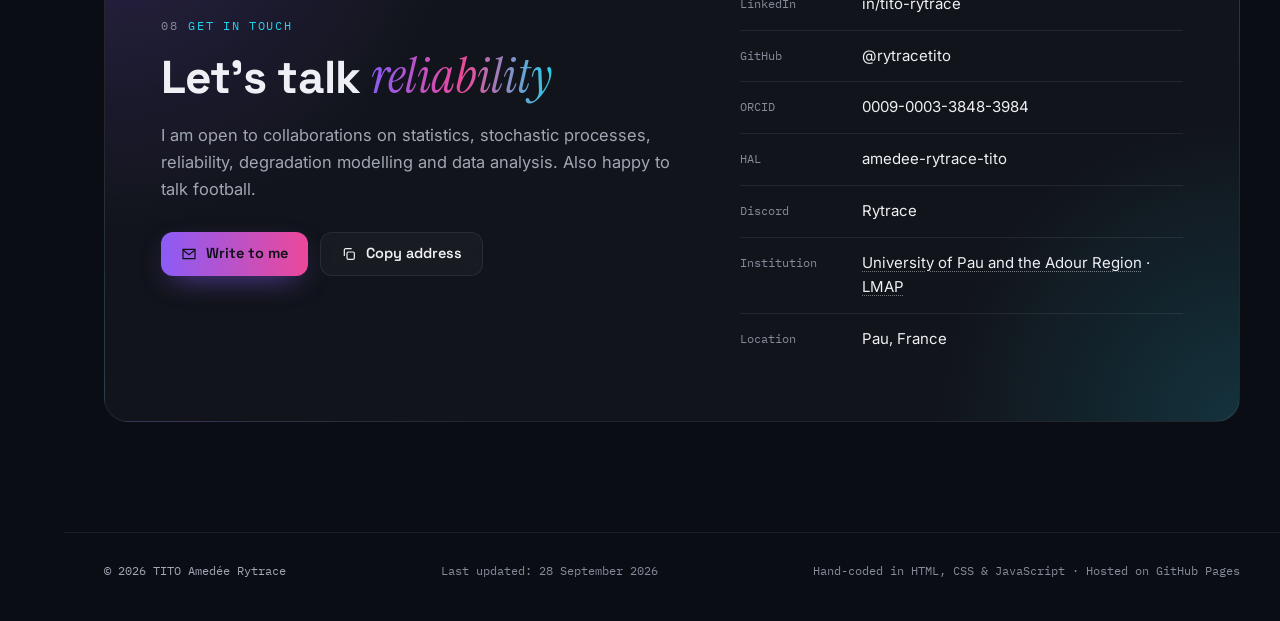
==== commit 557f938c: "Lien vers la fiche theses.fr de la thèse Co-Authored-By: Claude Opus 5.5 <noreply@anthropic.com>" ====
--- a/index.html
+++ b/index.html
@@ -434,6 +434,7 @@
           <dl class="meta-list">
             <div><dt data-en="Lab">Laboratoire</dt><dd data-en-html="&lt;a class=&quot;org&quot; href=&quot;https://lma-umr5142.univ-pau.fr/&quot; target=&quot;_blank&quot; rel=&quot;noopener&quot;&gt;LMAP&lt;/a&gt; · &lt;a class=&quot;org&quot; href=&quot;https://www.univ-pau.fr/&quot; target=&quot;_blank&quot; rel=&quot;noopener&quot;&gt;University of Pau and the Adour Region&lt;/a&gt;"><a class="org" href="https://lma-umr5142.univ-pau.fr/" target="_blank" rel="noopener">LMAP</a> · <a class="org" href="https://www.univ-pau.fr/" target="_blank" rel="noopener">Université de Pau et des Pays de l'Adour</a></dd></div>
             <div><dt data-en="Supervision">Encadrement</dt><dd data-en-html="&lt;a class=&quot;org&quot; href=&quot;https://lma-umr5142.univ-pau.fr/fr/organisation/membres/cv_-cparoiss-fr.html&quot; target=&quot;_blank&quot; rel=&quot;noopener&quot;&gt;Christian Paroissin&lt;/a&gt; (&lt;a class=&quot;org&quot; href=&quot;https://lma-umr5142.univ-pau.fr/&quot; target=&quot;_blank&quot; rel=&quot;noopener&quot;&gt;LMAP&lt;/a&gt;) · &lt;a class=&quot;org&quot; href=&quot;https://membres-ljk.imag.fr/Franck.Corset/&quot; target=&quot;_blank&quot; rel=&quot;noopener&quot;&gt;Franck Corset&lt;/a&gt; (&lt;a class=&quot;org&quot; href=&quot;https://www-ljk.imag.fr/&quot; target=&quot;_blank&quot; rel=&quot;noopener&quot;&gt;Laboratoire Jean Kuntzmann&lt;/a&gt;, Grenoble)"><a class="org" href="https://lma-umr5142.univ-pau.fr/fr/organisation/membres/cv_-cparoiss-fr.html" target="_blank" rel="noopener">Christian Paroissin</a> (<a class="org" href="https://lma-umr5142.univ-pau.fr/" target="_blank" rel="noopener">LMAP</a>) · <a class="org" href="https://membres-ljk.imag.fr/Franck.Corset/" target="_blank" rel="noopener">Franck Corset</a> (<a class="org" href="https://www-ljk.imag.fr/" target="_blank" rel="noopener">Laboratoire Jean Kuntzmann</a>, Grenoble)</dd></div>
+            <div><dt data-en="Official record">Fiche officielle</dt><dd><a class="org" href="https://theses.fr/s437772" target="_blank" rel="noopener">theses.fr</a></dd></div>
           </dl>
         </article>
 
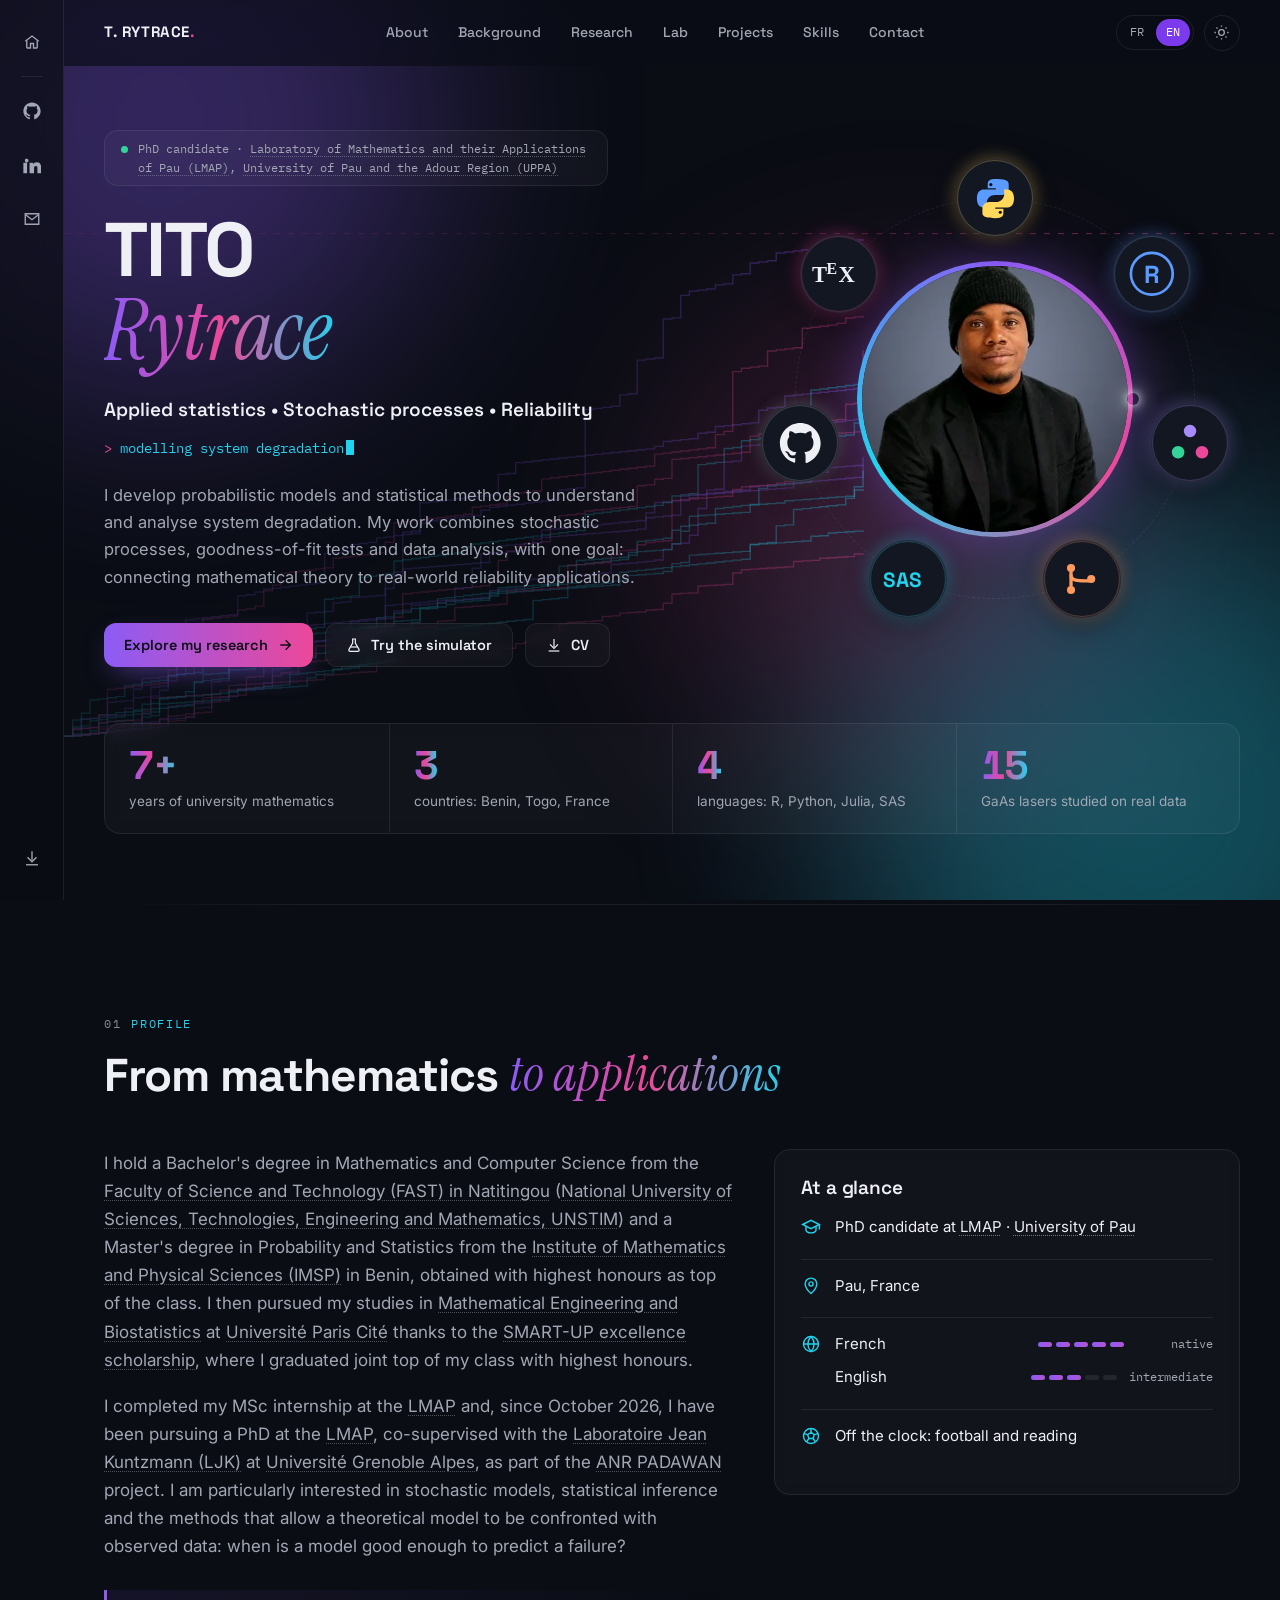
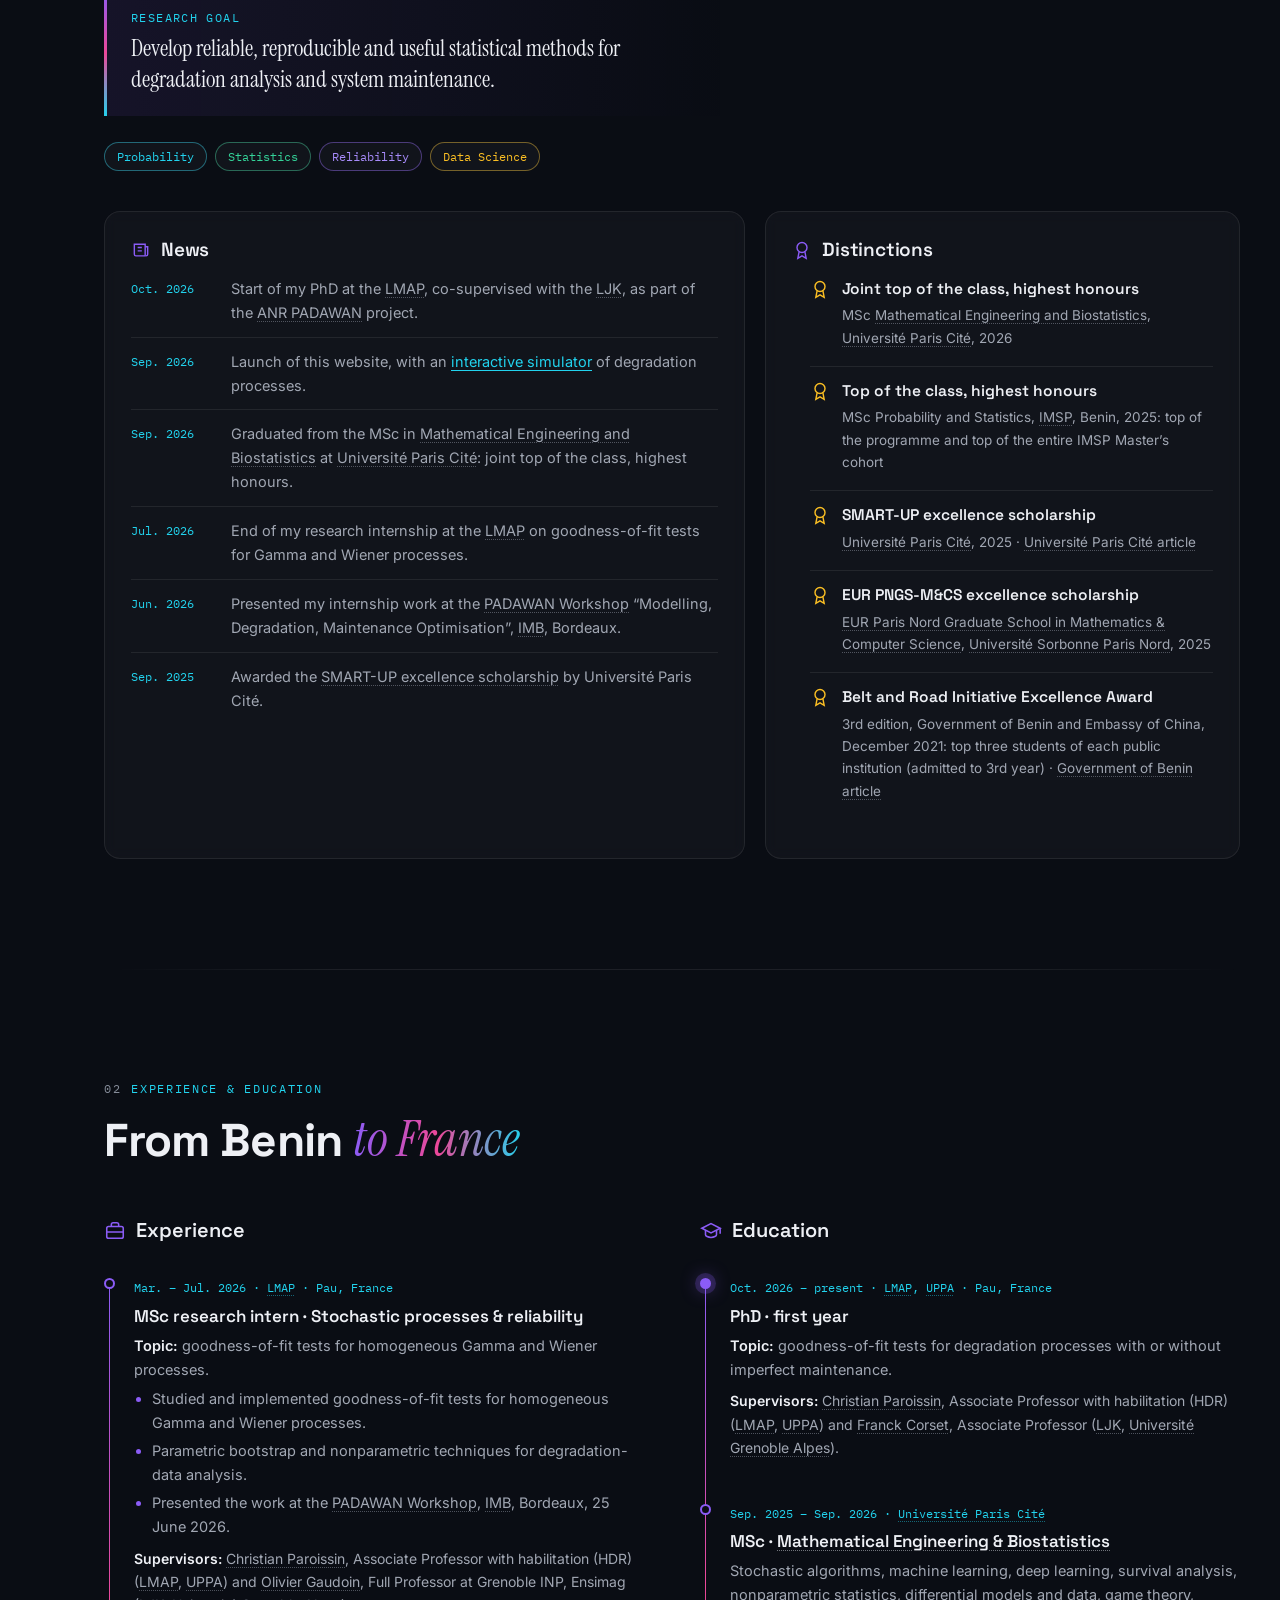
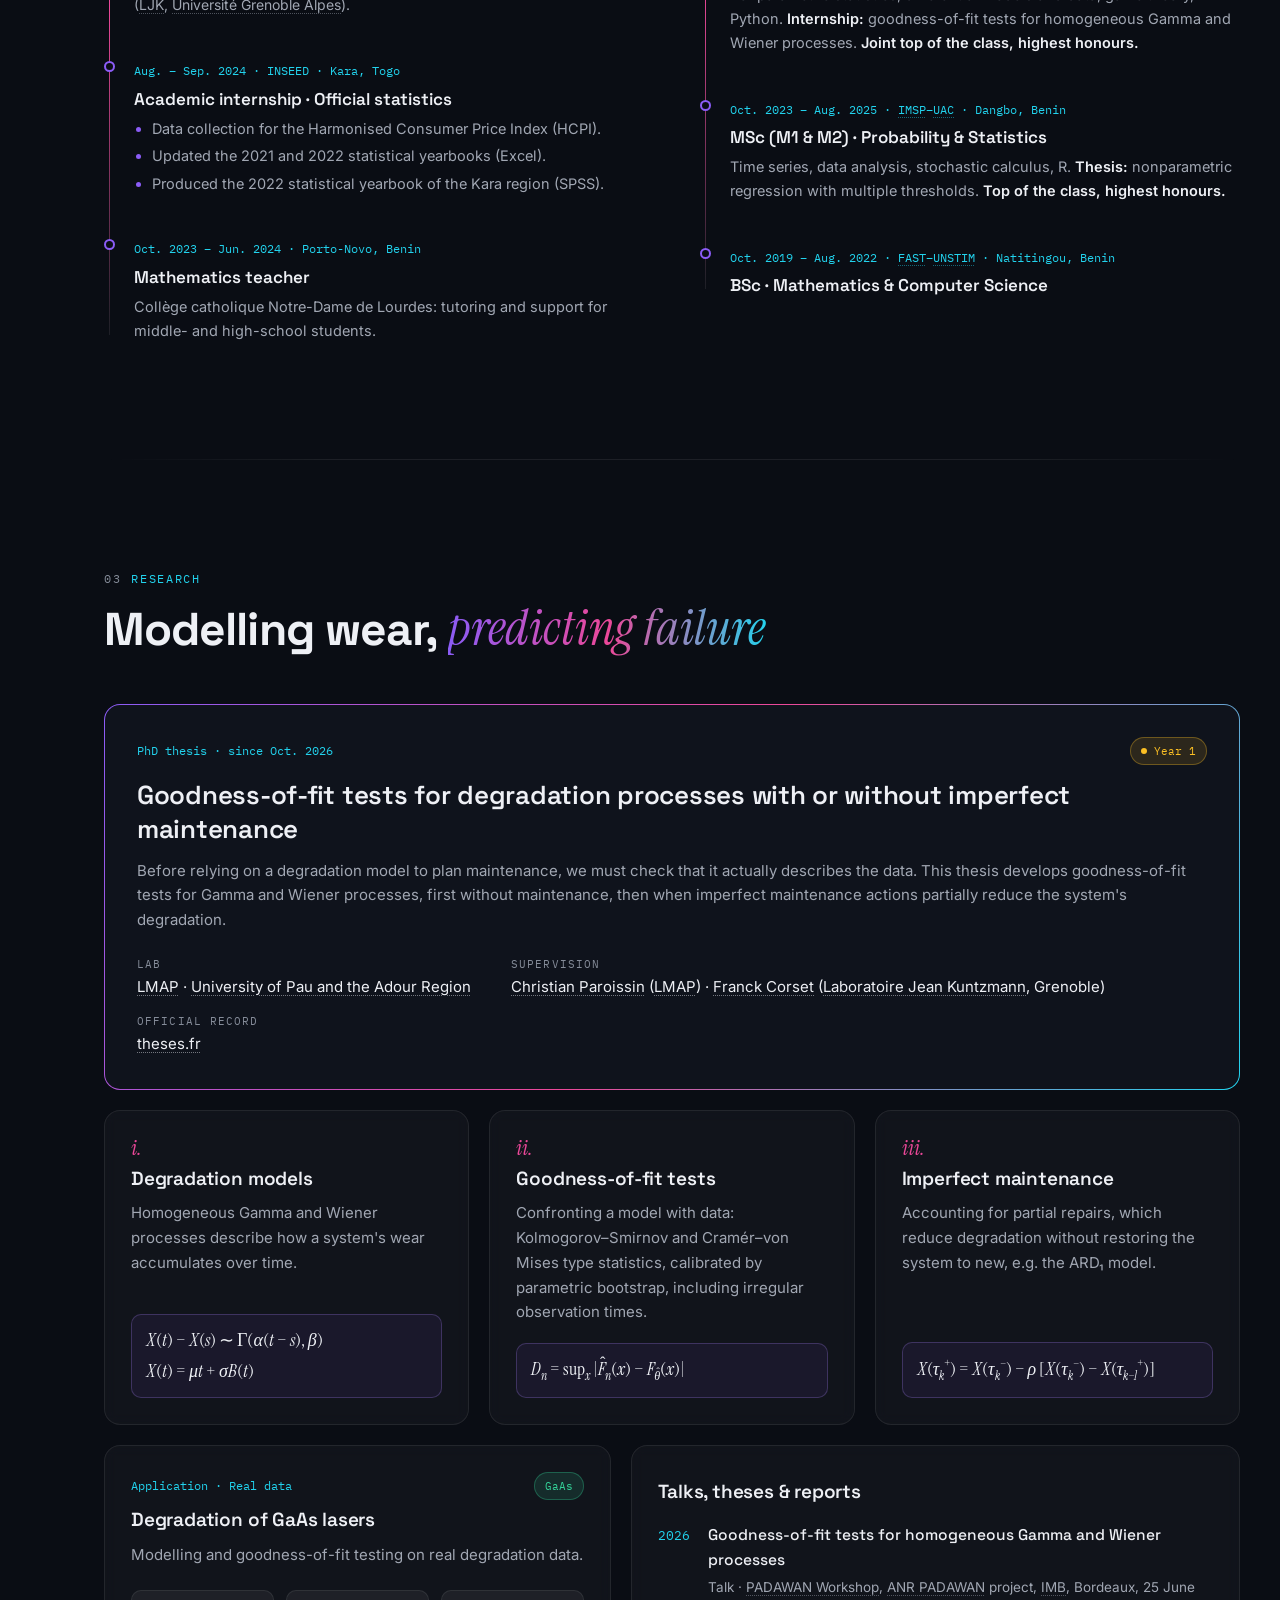
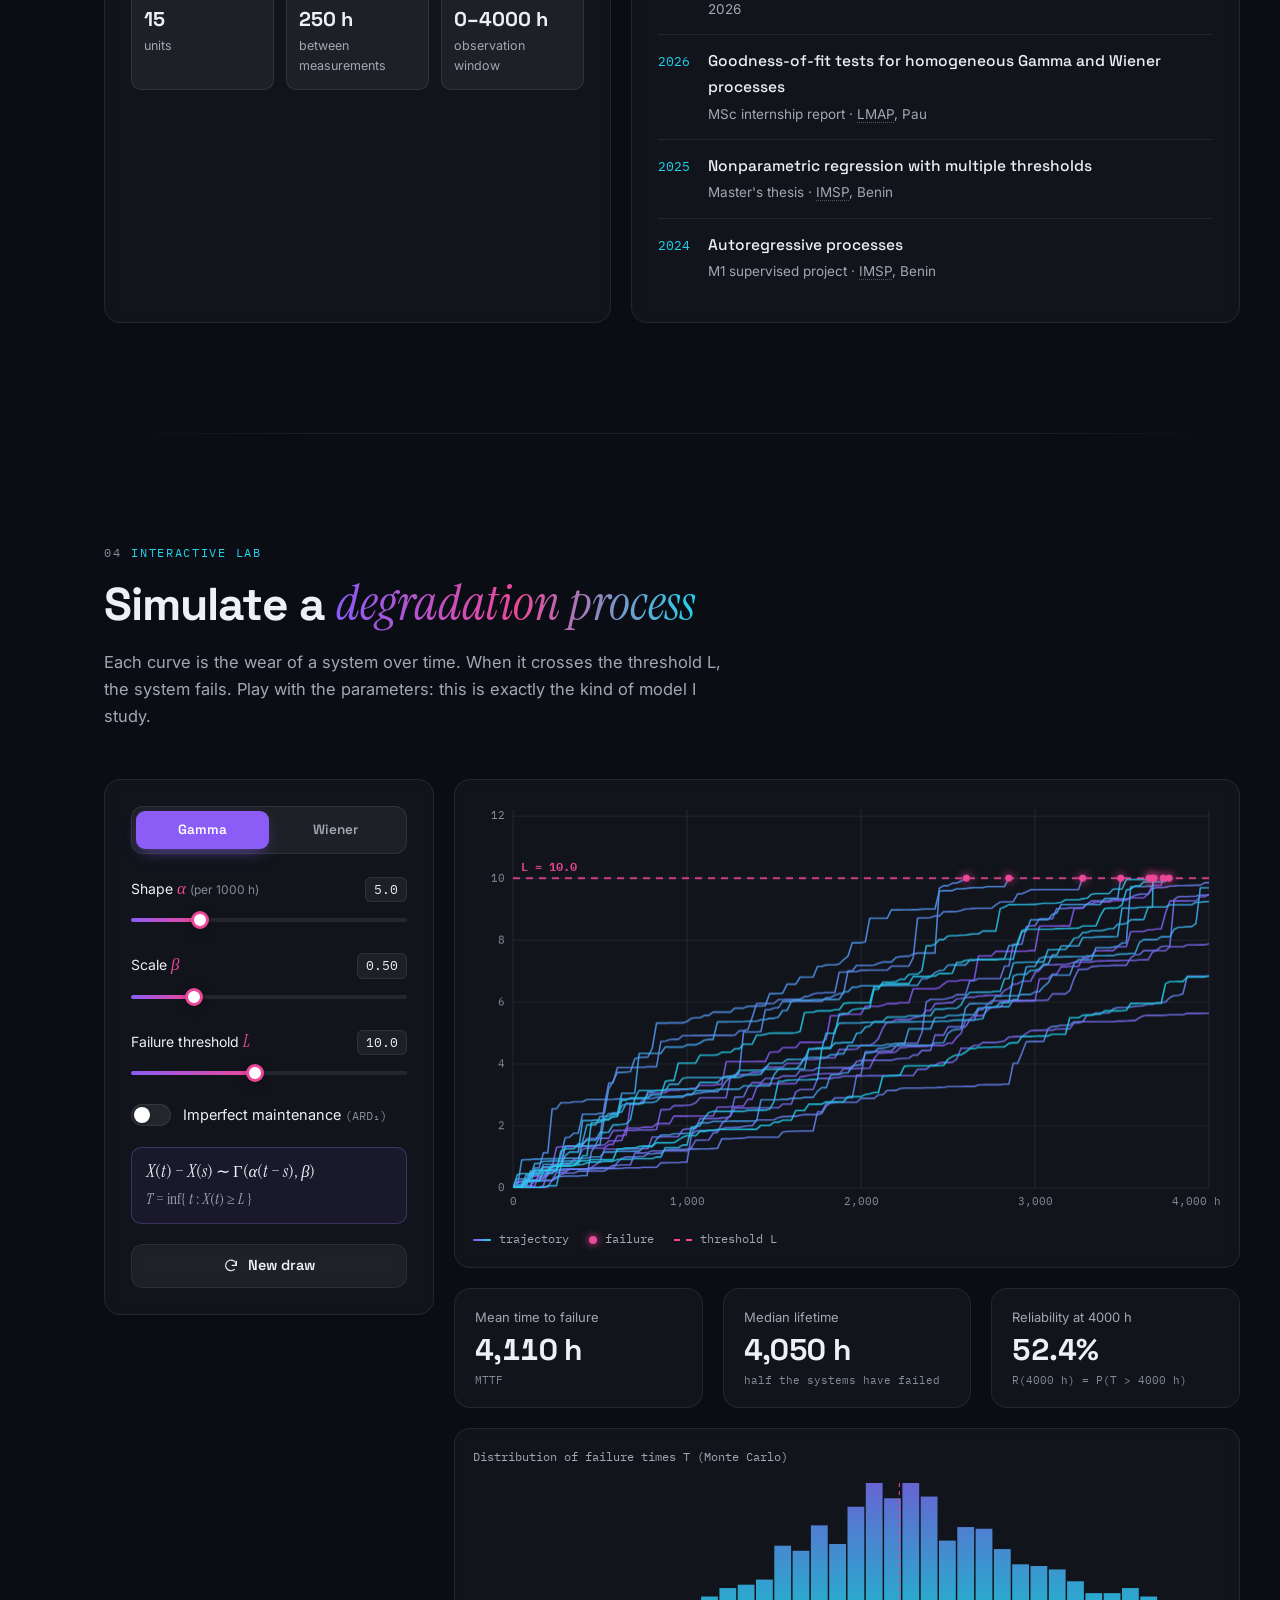
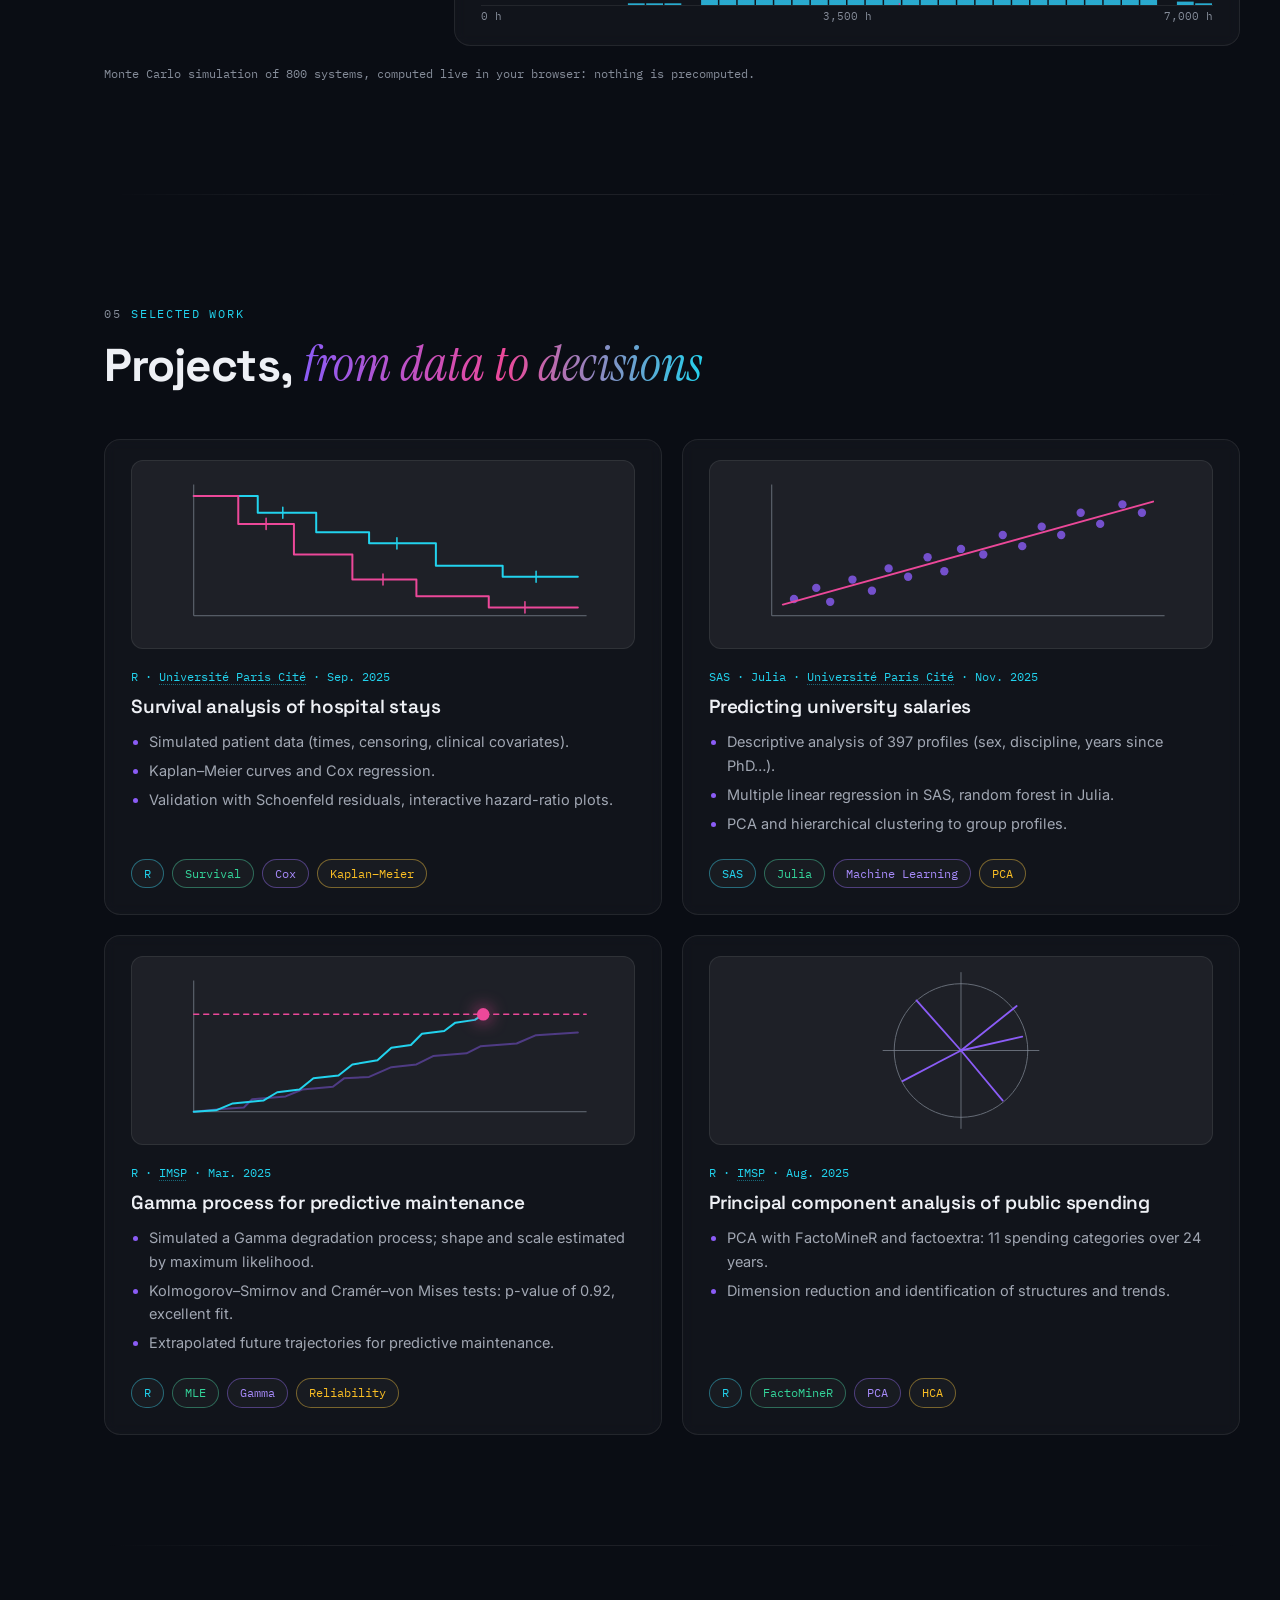
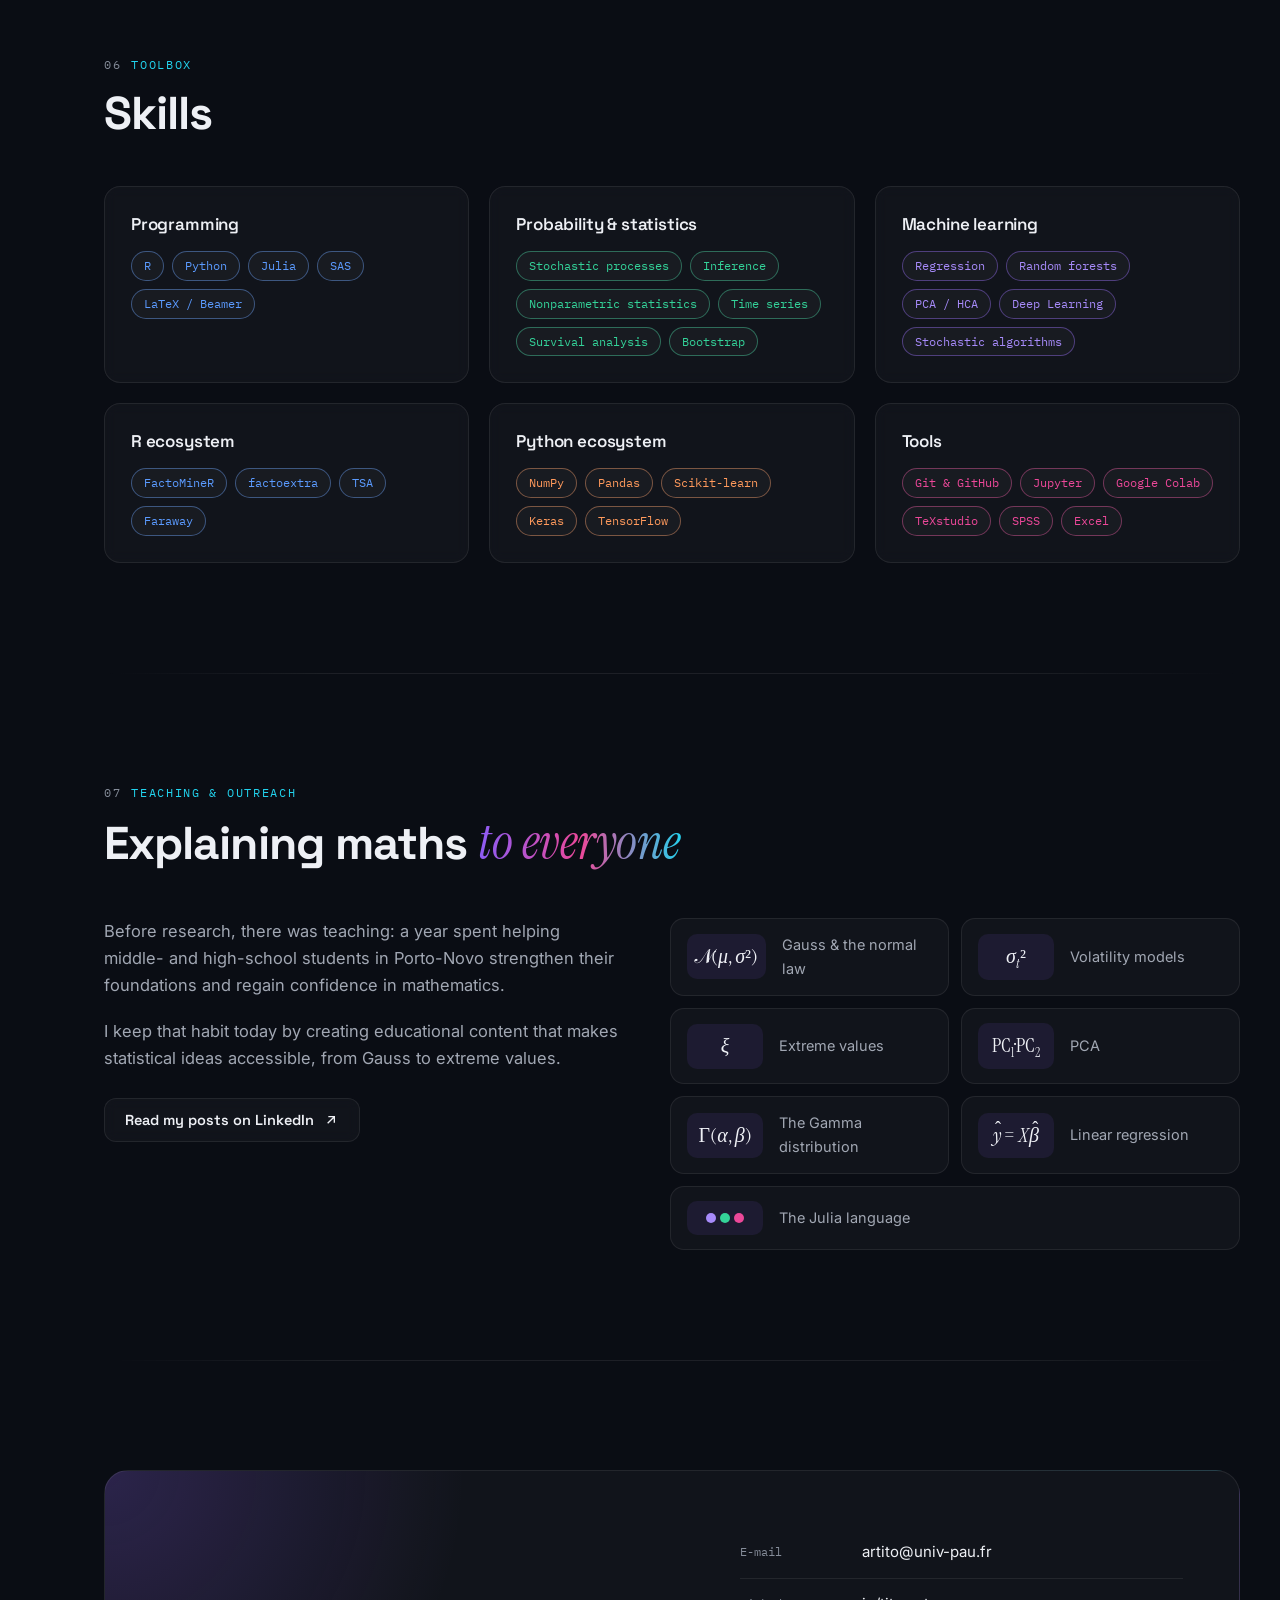
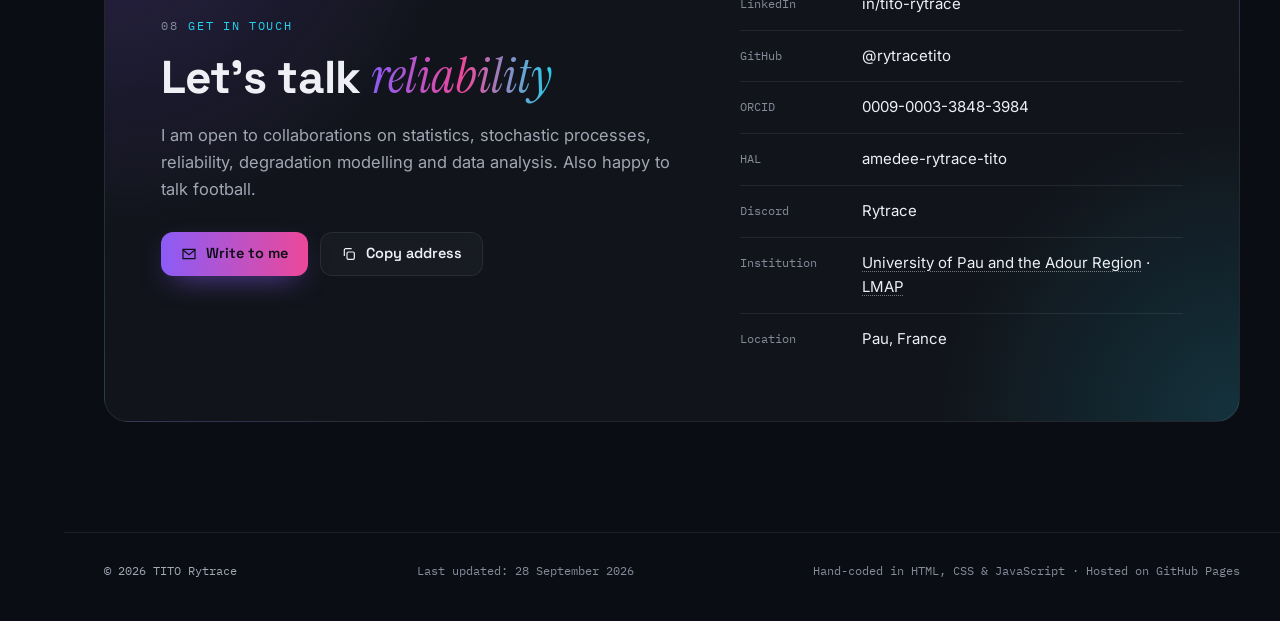
==== commit d014fa6f: "Nom affiché : TITO Rytrace Co-Authored-By: Claude Opus 5.5 <noreply@anthropic.com>" ====
--- a/index.html
+++ b/index.html
@@ -4,17 +4,17 @@
   <meta charset="UTF-8">
   <meta name="viewport" content="width=device-width, initial-scale=1.0">
 
-  <title>TITO Amedée Rytrace | Statistique, processus stochastiques & fiabilité</title>
+  <title>TITO Rytrace | Statistique, processus stochastiques & fiabilité</title>
   <meta name="description"
-        content="TITO Amedée Rytrace, doctorant au LMAP (Université de Pau) : tests d'adéquation pour les processus de dégradation Gamma et Wiener, maintenance imparfaite.">
-  <meta name="author" content="TITO Amedée Rytrace">
+        content="TITO Rytrace (Amedée Rytrace TITO), doctorant au LMAP (Université de Pau) : tests d'adéquation pour les processus de dégradation et maintenance imparfaite.">
+  <meta name="author" content="TITO Rytrace">
   <meta name="theme-color" content="#0a0d14">
   <link rel="canonical" href="https://rytracetito.github.io/">
 
   <!-- Aperçu lors du partage (LinkedIn, WhatsApp, X…) -->
   <meta property="og:type" content="website">
   <meta property="og:url" content="https://rytracetito.github.io/">
-  <meta property="og:title" content="TITO Amedée Rytrace | Statistique & fiabilité">
+  <meta property="og:title" content="TITO Rytrace | Statistique & fiabilité">
   <meta property="og:description" content="Processus de dégradation, tests d'adéquation et maintenance imparfaite. Recherche, projets et simulateur interactif.">
   <meta property="og:image" content="https://rytracetito.github.io/assets/og-image.jpg">
   <meta property="og:image:width" content="1200">
@@ -50,8 +50,8 @@
   {
     "@context": "https://schema.org",
     "@type": "Person",
-    "name": "TITO Amedée Rytrace",
-    "alternateName": ["Amedée Rytrace TITO", "Rytrace TITO", "Rytrace Tito", "Amedee Rytrace Tito", "Tito Amedee Rytrace"],
+    "name": "TITO Rytrace",
+    "alternateName": ["TITO Amedée Rytrace", "Amedée Rytrace TITO", "Tito Amedée", "Rytrace TITO", "Rytrace Tito", "Amedee Rytrace Tito", "Tito Amedee Rytrace"],
     "givenName": "Amedée Rytrace",
     "familyName": "TITO",
     "url": "https://rytracetito.github.io/",
@@ -162,7 +162,7 @@
             <span data-en-html="PhD candidate · &lt;a class=&quot;org&quot; href=&quot;https://lma-umr5142.univ-pau.fr/&quot; target=&quot;_blank&quot; rel=&quot;noopener&quot;&gt;Laboratory of Mathematics and their Applications of Pau (LMAP)&lt;/a&gt;, &lt;a class=&quot;org&quot; href=&quot;https://www.univ-pau.fr/&quot; target=&quot;_blank&quot; rel=&quot;noopener&quot;&gt;University of Pau and the Adour Region (UPPA)&lt;/a&gt;">Doctorant · <a class="org" href="https://lma-umr5142.univ-pau.fr/" target="_blank" rel="noopener">Laboratoire de Mathématiques et de leurs Applications de Pau (LMAP)</a>, <a class="org" href="https://www.univ-pau.fr/" target="_blank" rel="noopener">Université de Pau et des Pays de l'Adour (UPPA)</a></span>
           </span>
 
-          <h1 class="name">TITO Amedée<br><span class="name-last">Rytrace</span></h1>
+          <h1 class="name">TITO<br><span class="name-last">Rytrace</span></h1>
 
           <p class="tagline" data-en="Applied statistics • Stochastic processes • Reliability">
             Statistique appliquée • Processus stochastiques • Fiabilité
@@ -197,7 +197,7 @@
             <div class="ring-dot"></div>
             <div class="avatar-circle">
               <span class="monogram">TR</span>
-              <img src="assets/photo-400.webp" srcset="assets/photo-400.webp 400w, assets/photo-640.webp 640w, assets/photo.webp 800w" sizes="320px" alt="TITO Amedée Rytrace" width="800" height="800" loading="eager" fetchpriority="high" decoding="async" onerror="this.remove()">
+              <img src="assets/photo-400.webp" srcset="assets/photo-400.webp 400w, assets/photo-640.webp 640w, assets/photo.webp 800w" sizes="320px" alt="TITO Rytrace" width="800" height="800" loading="eager" fetchpriority="high" decoding="async" onerror="this.remove()">
             </div>
           </div>
 
@@ -872,7 +872,7 @@
 
   <footer class="site-footer">
     <div class="wrap footer-inner">
-      <span>© <span id="year">2026</span> TITO Amedée Rytrace</span>
+      <span>© <span id="year">2026</span> TITO Rytrace</span>
       <span class="footer-updated" data-en="Last updated: 28 September 2026">Dernière mise à jour : 28 septembre 2026</span>
       <span class="footer-note" data-en="Hand-coded in HTML, CSS &amp; JavaScript · Hosted on GitHub Pages">Codé à la main en HTML, CSS &amp; JavaScript · Hébergé sur GitHub Pages</span>
     </div>
--- a/style.css
+++ b/style.css
@@ -1,5 +1,5 @@
 /* =========================================================
-   TITO Amedée Rytrace, feuille de style
+   TITO Rytrace, feuille de style
    Sommaire : 1. Variables  2. Base  3. Fond & barre latérale
    4. Navigation  5. Sections  6. Hero  7. Cartes & tags
    8. À propos  9. Parcours  10. Recherche  11. Laboratoire
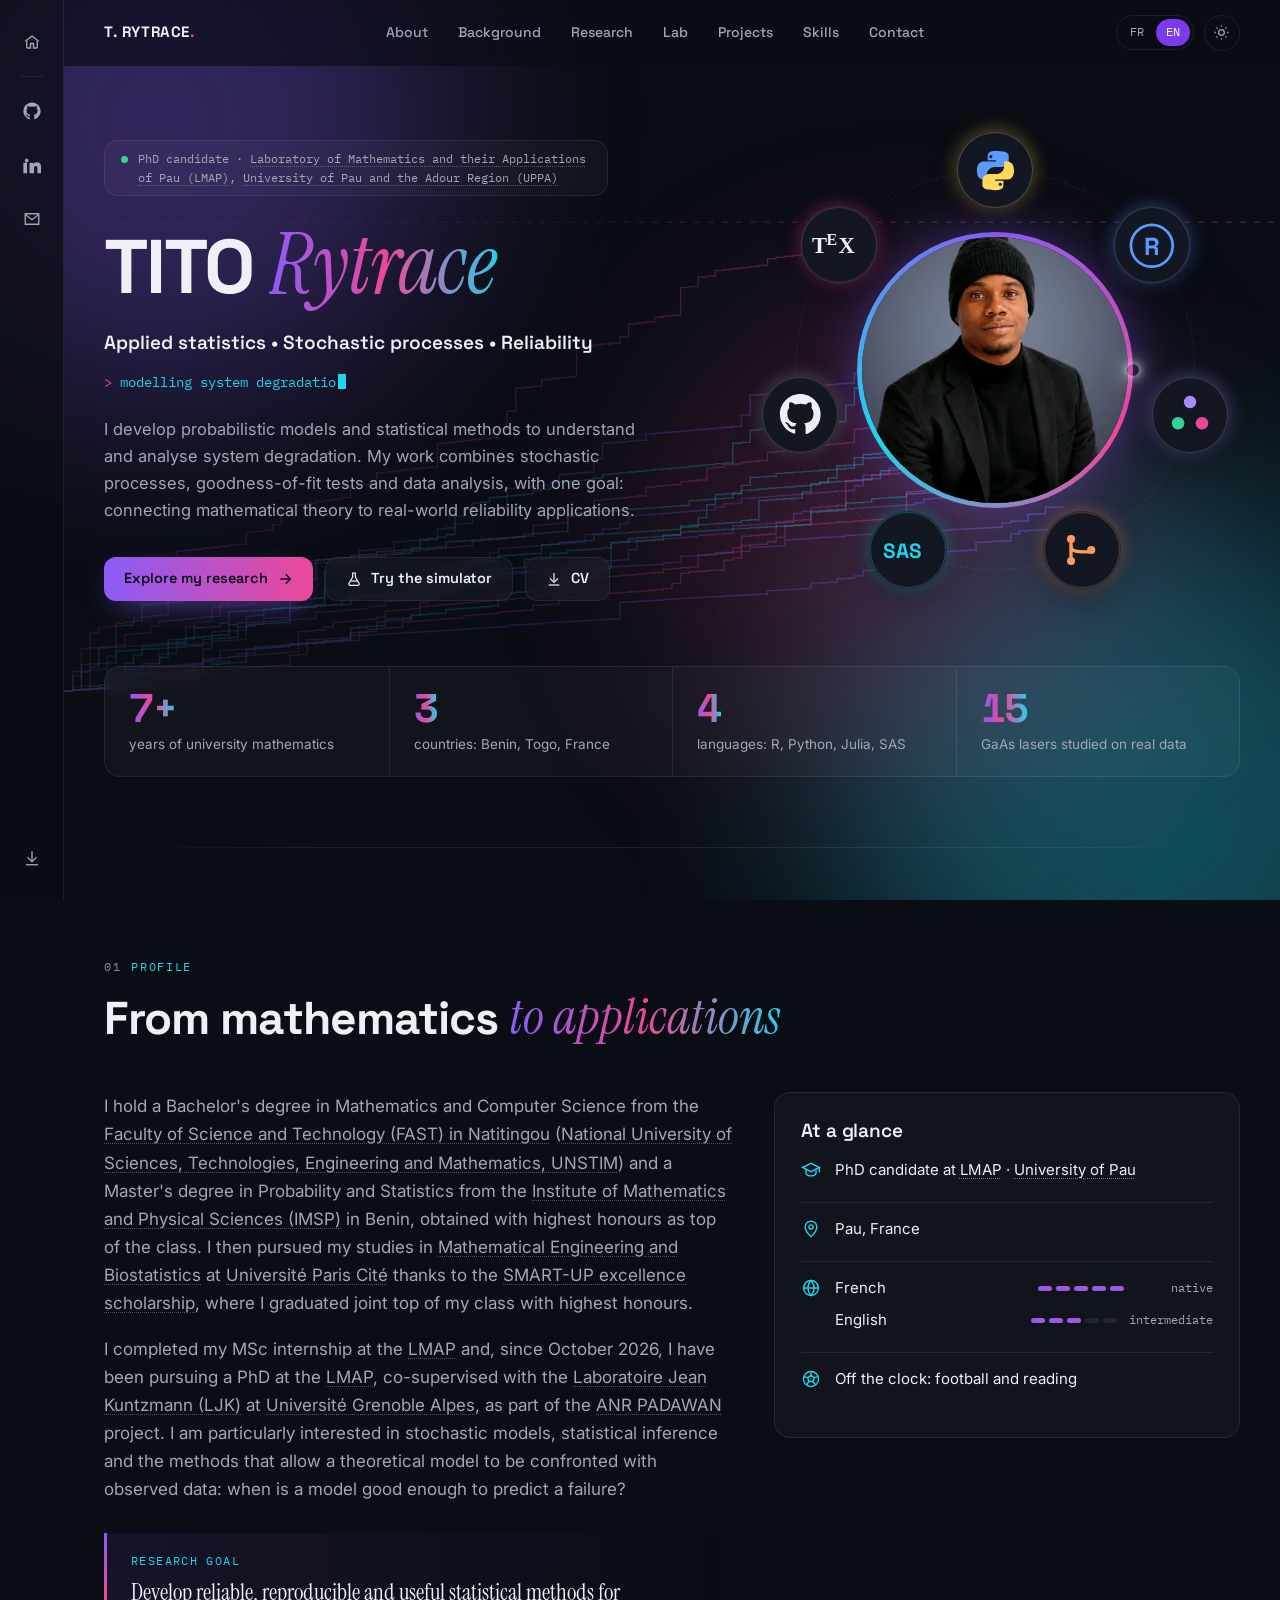
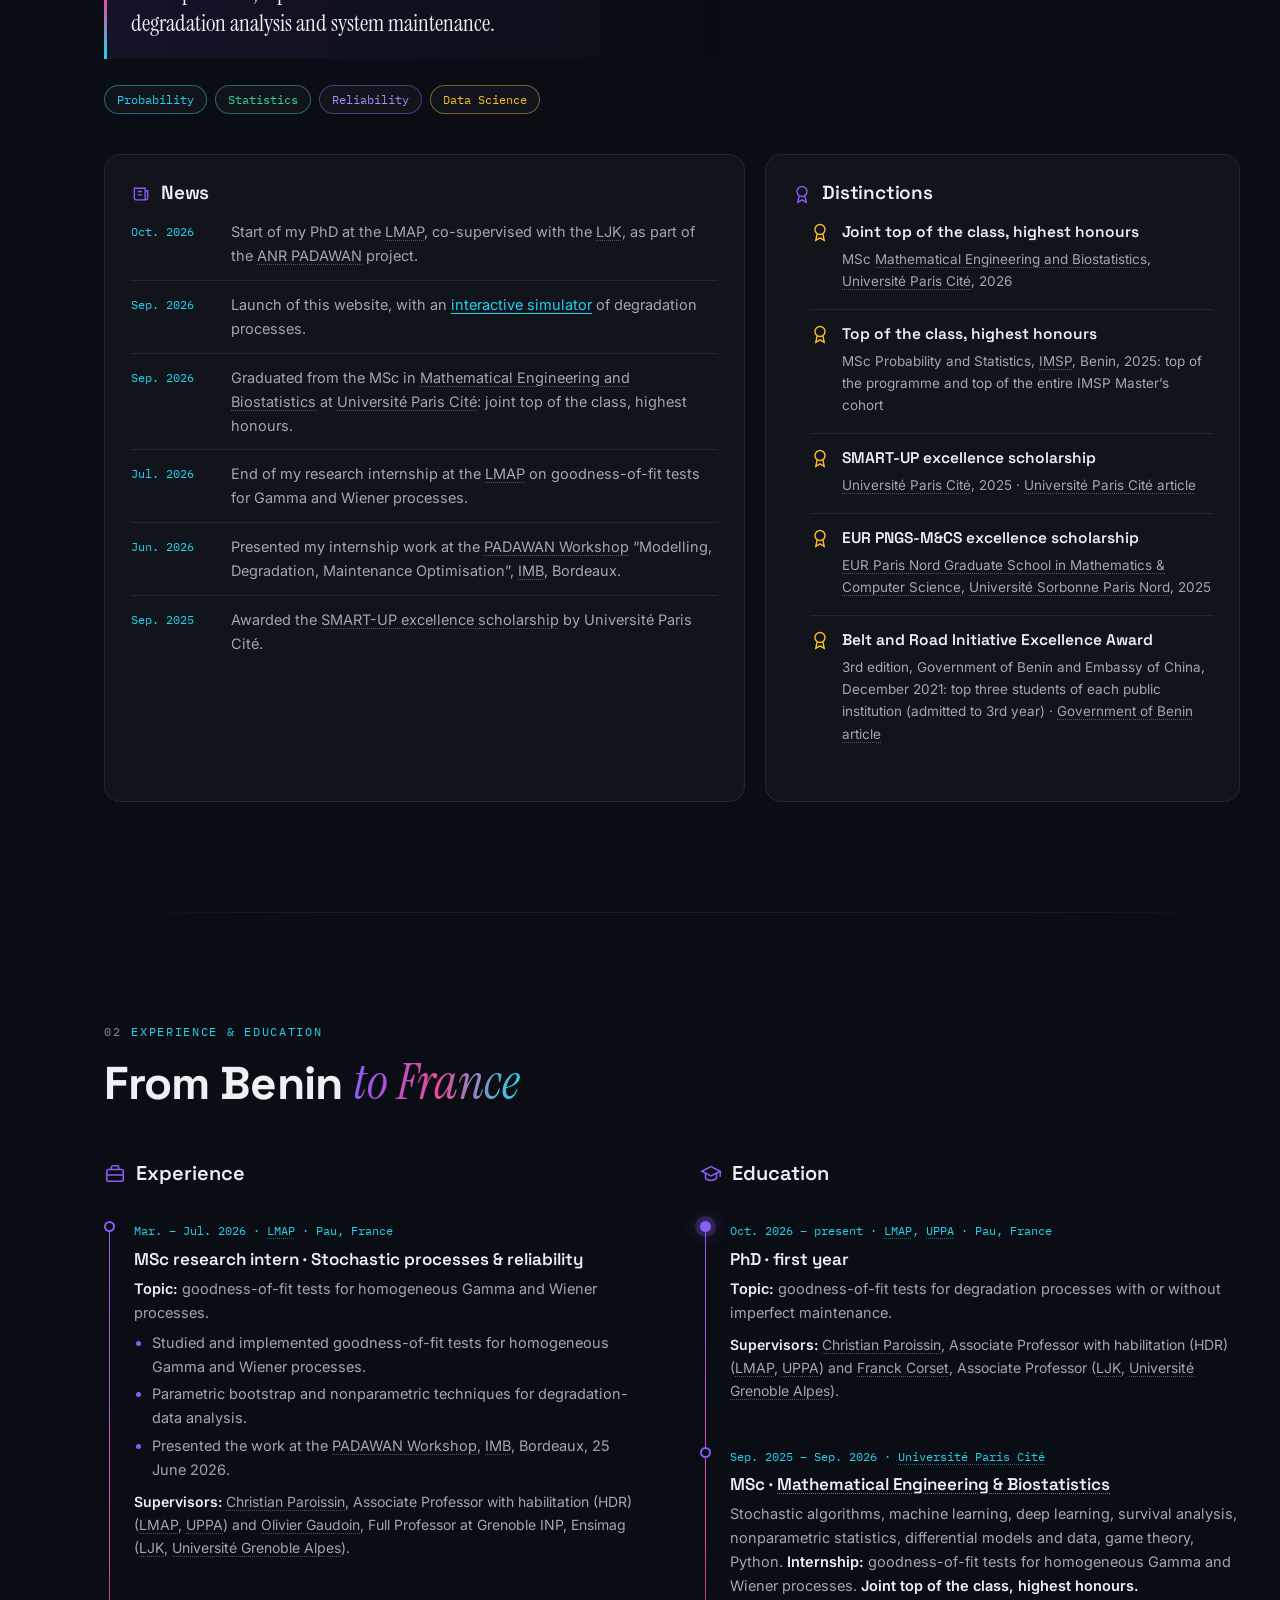
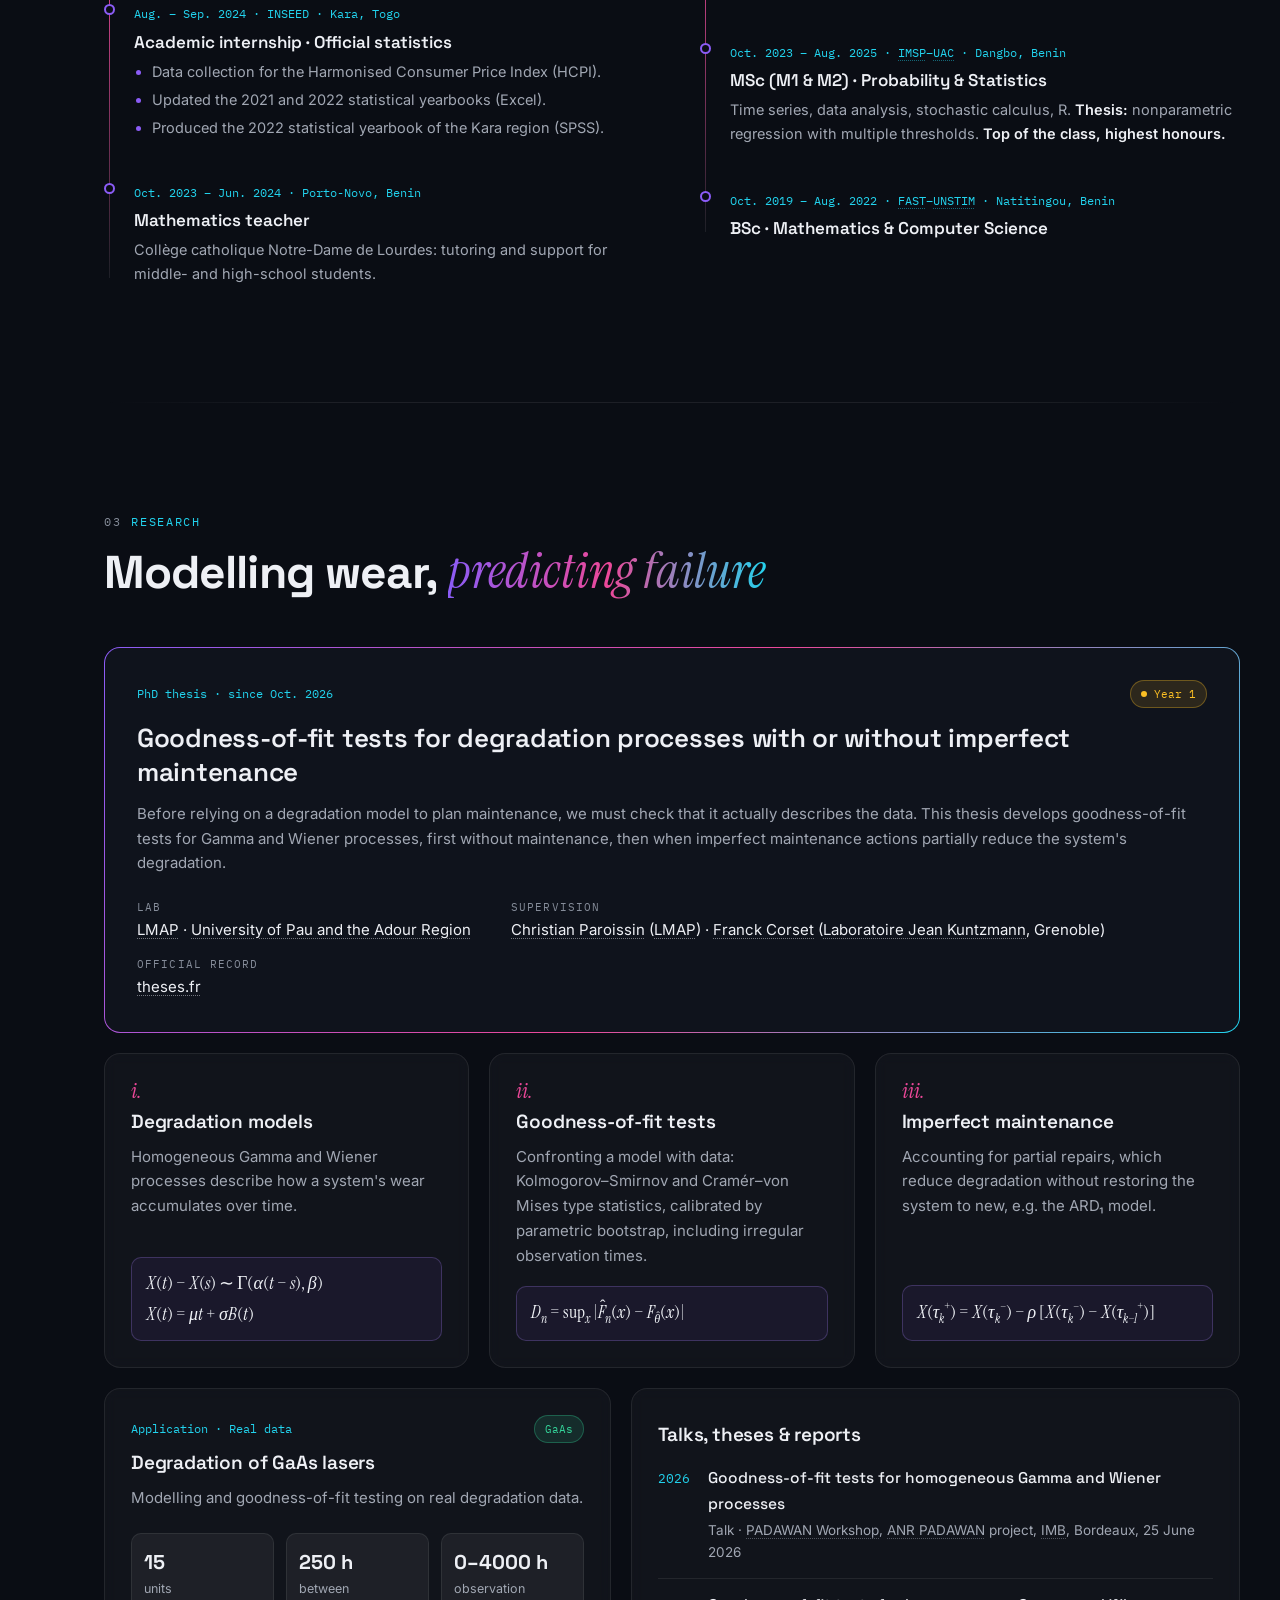
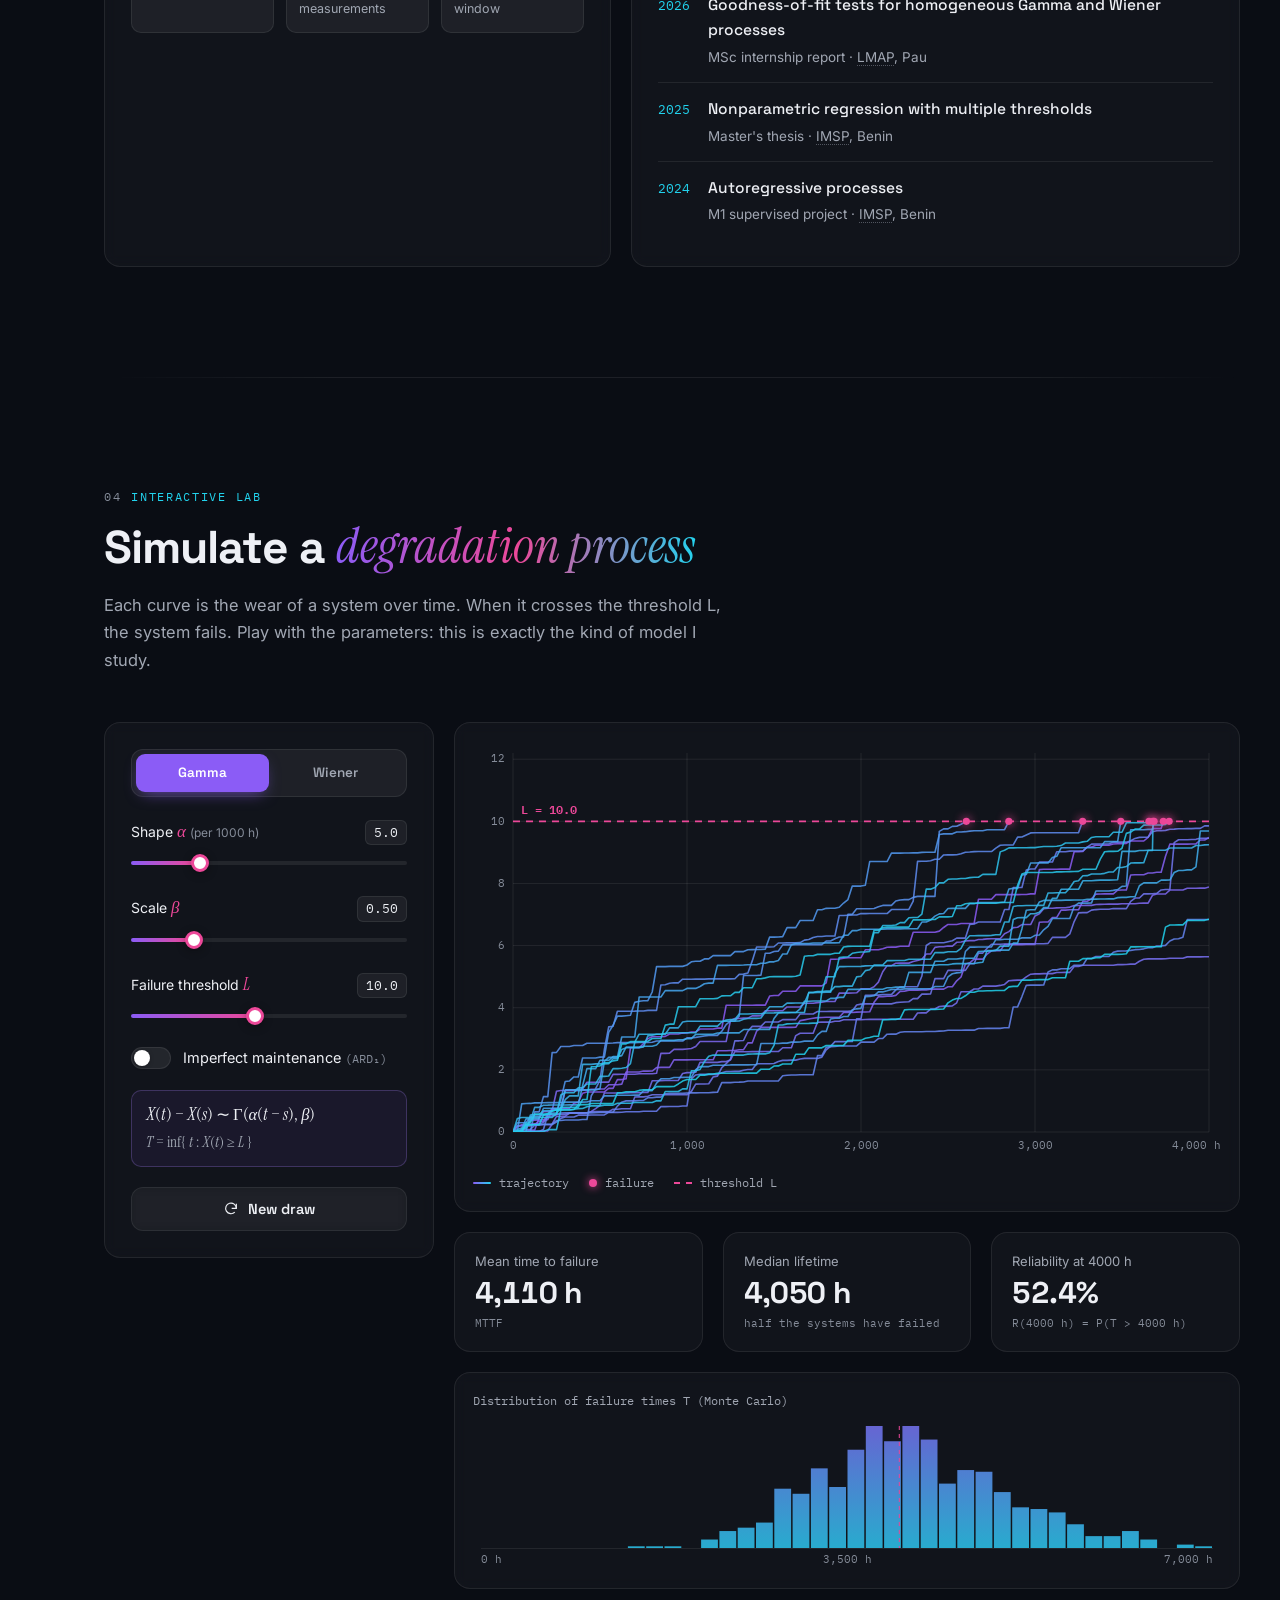
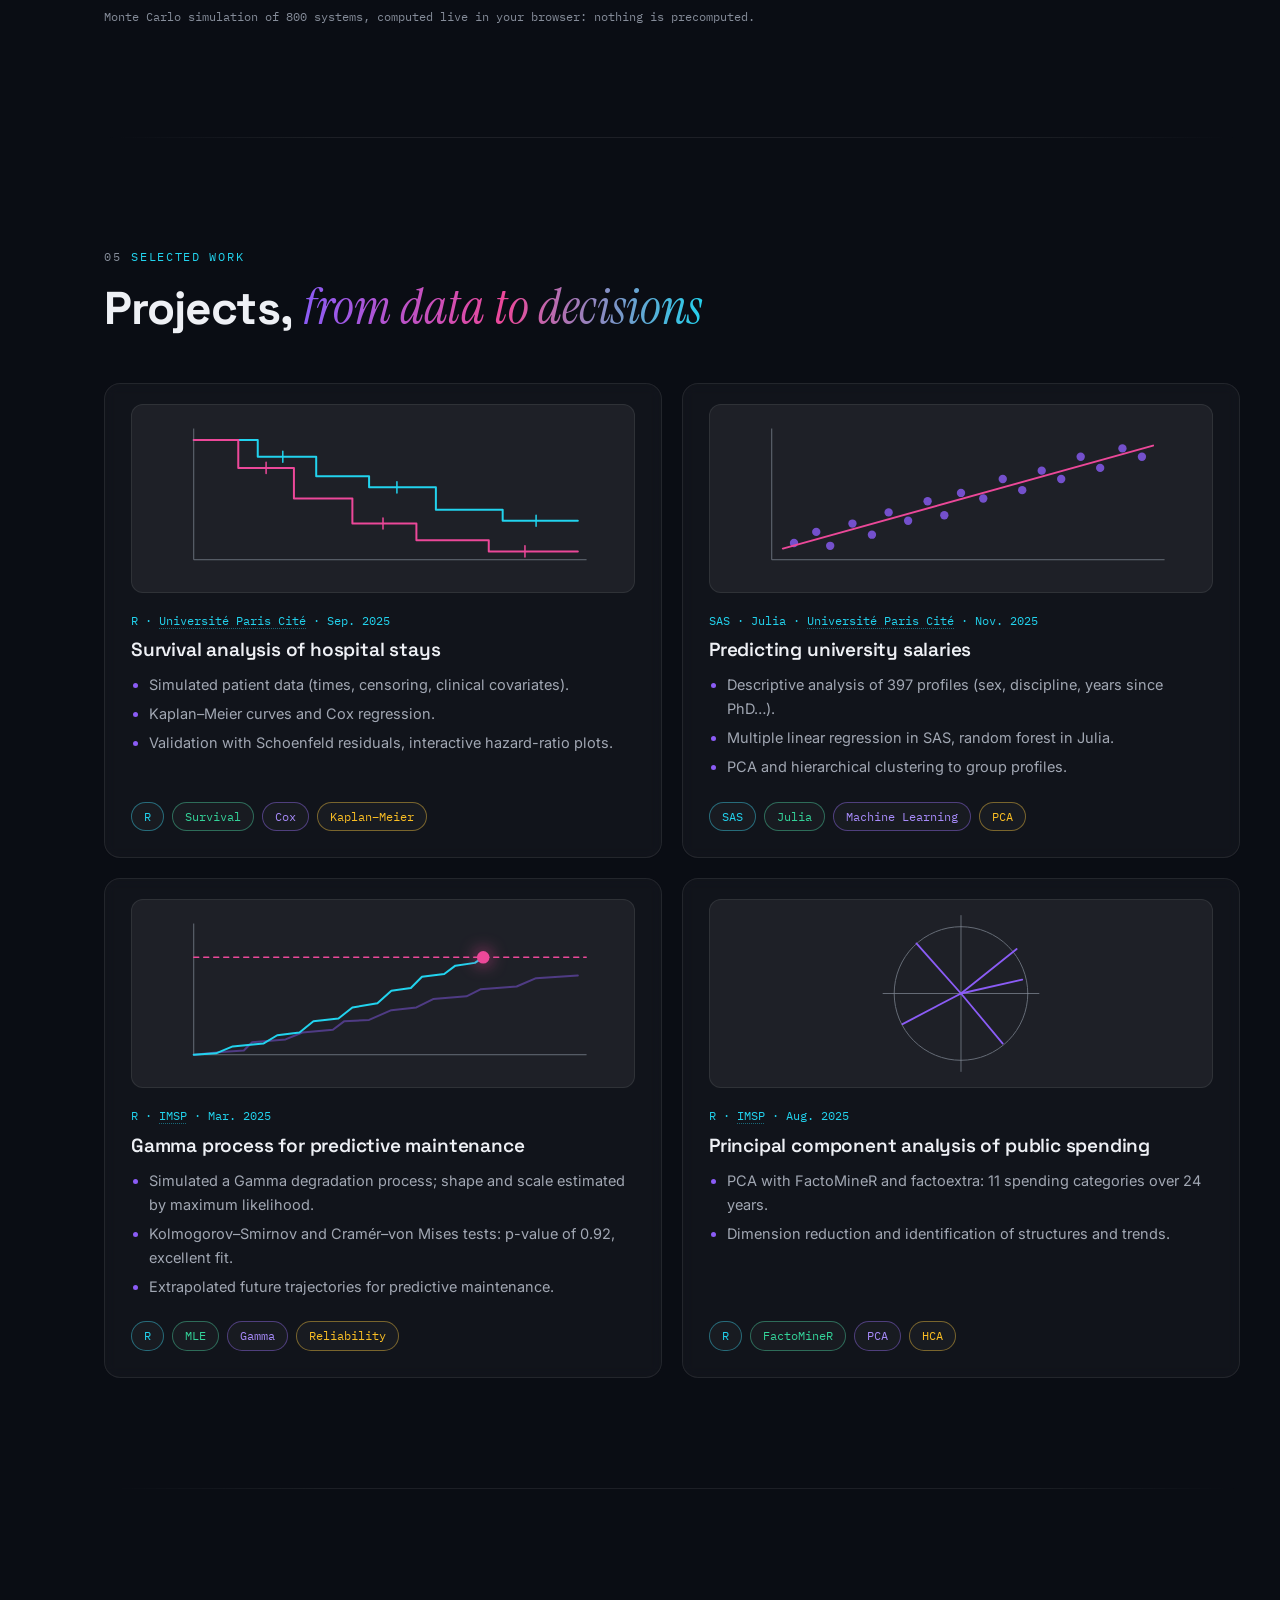
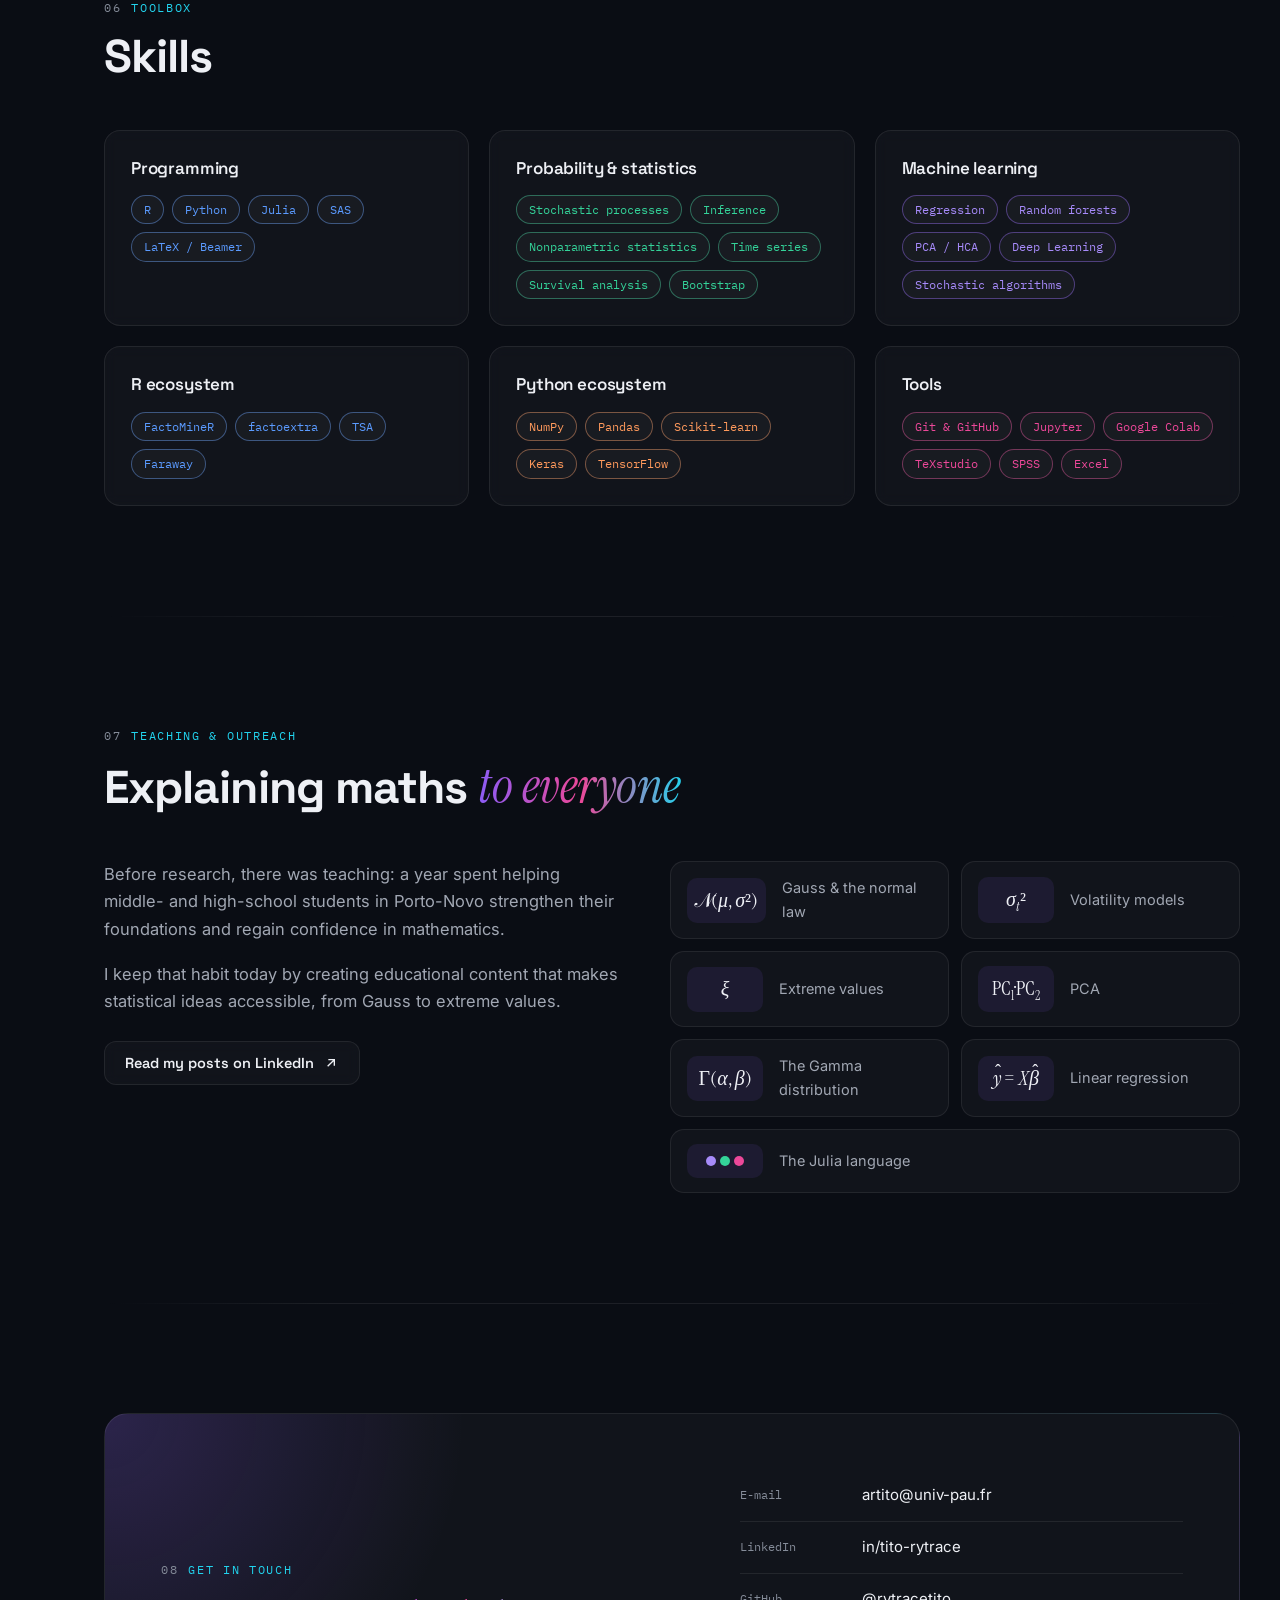
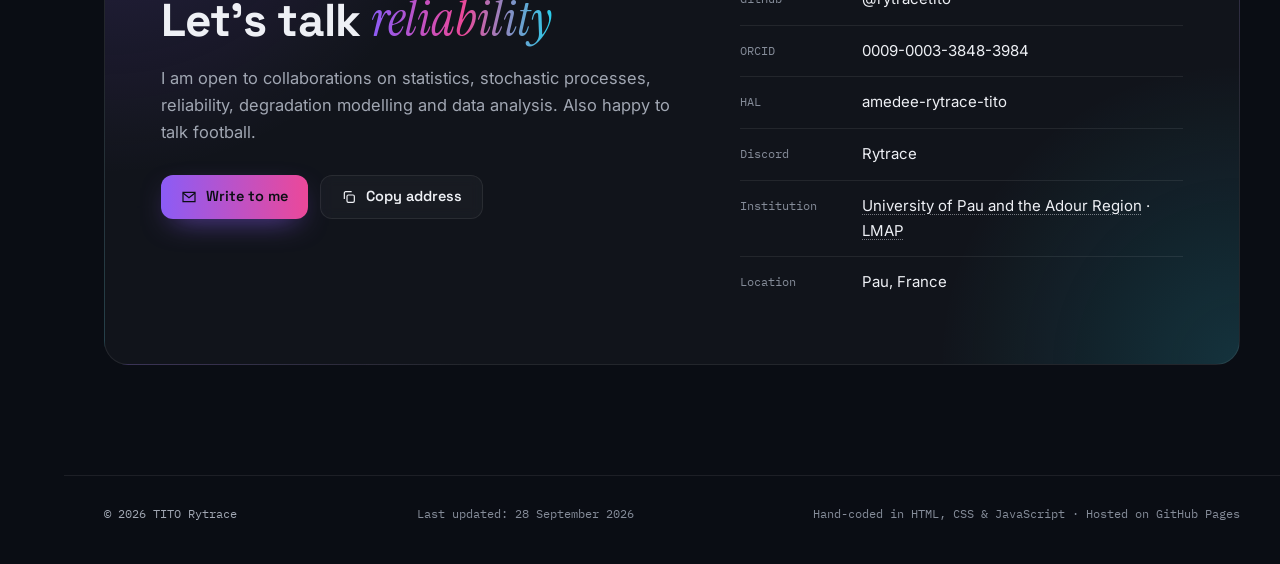
==== commit c655dbd5: "TITO Rytrace sur une seule ligne dans le titre Co-Authored-By: Claude Opus 5.5 <noreply@anthropic.co" ====
--- a/index.html
+++ b/index.html
@@ -162,7 +162,7 @@
             <span data-en-html="PhD candidate · &lt;a class=&quot;org&quot; href=&quot;https://lma-umr5142.univ-pau.fr/&quot; target=&quot;_blank&quot; rel=&quot;noopener&quot;&gt;Laboratory of Mathematics and their Applications of Pau (LMAP)&lt;/a&gt;, &lt;a class=&quot;org&quot; href=&quot;https://www.univ-pau.fr/&quot; target=&quot;_blank&quot; rel=&quot;noopener&quot;&gt;University of Pau and the Adour Region (UPPA)&lt;/a&gt;">Doctorant · <a class="org" href="https://lma-umr5142.univ-pau.fr/" target="_blank" rel="noopener">Laboratoire de Mathématiques et de leurs Applications de Pau (LMAP)</a>, <a class="org" href="https://www.univ-pau.fr/" target="_blank" rel="noopener">Université de Pau et des Pays de l'Adour (UPPA)</a></span>
           </span>
 
-          <h1 class="name">TITO<br><span class="name-last">Rytrace</span></h1>
+          <h1 class="name">TITO <span class="name-last">Rytrace</span></h1>
 
           <p class="tagline" data-en="Applied statistics • Stochastic processes • Reliability">
             Statistique appliquée • Processus stochastiques • Fiabilité
--- a/style.css
+++ b/style.css
@@ -262,6 +262,7 @@
 h1.name{
   font-family: var(--font-display); font-weight: 700; font-size: clamp(42px, 6vw, 76px);
   line-height: 1; letter-spacing: -.035em; margin: 0 0 20px; color: var(--ink);
+  white-space: nowrap;
 }
 .name-last{
   font-family: var(--font-serif); font-style: italic; font-weight: 400; letter-spacing: -.01em; font-size: 1.12em;
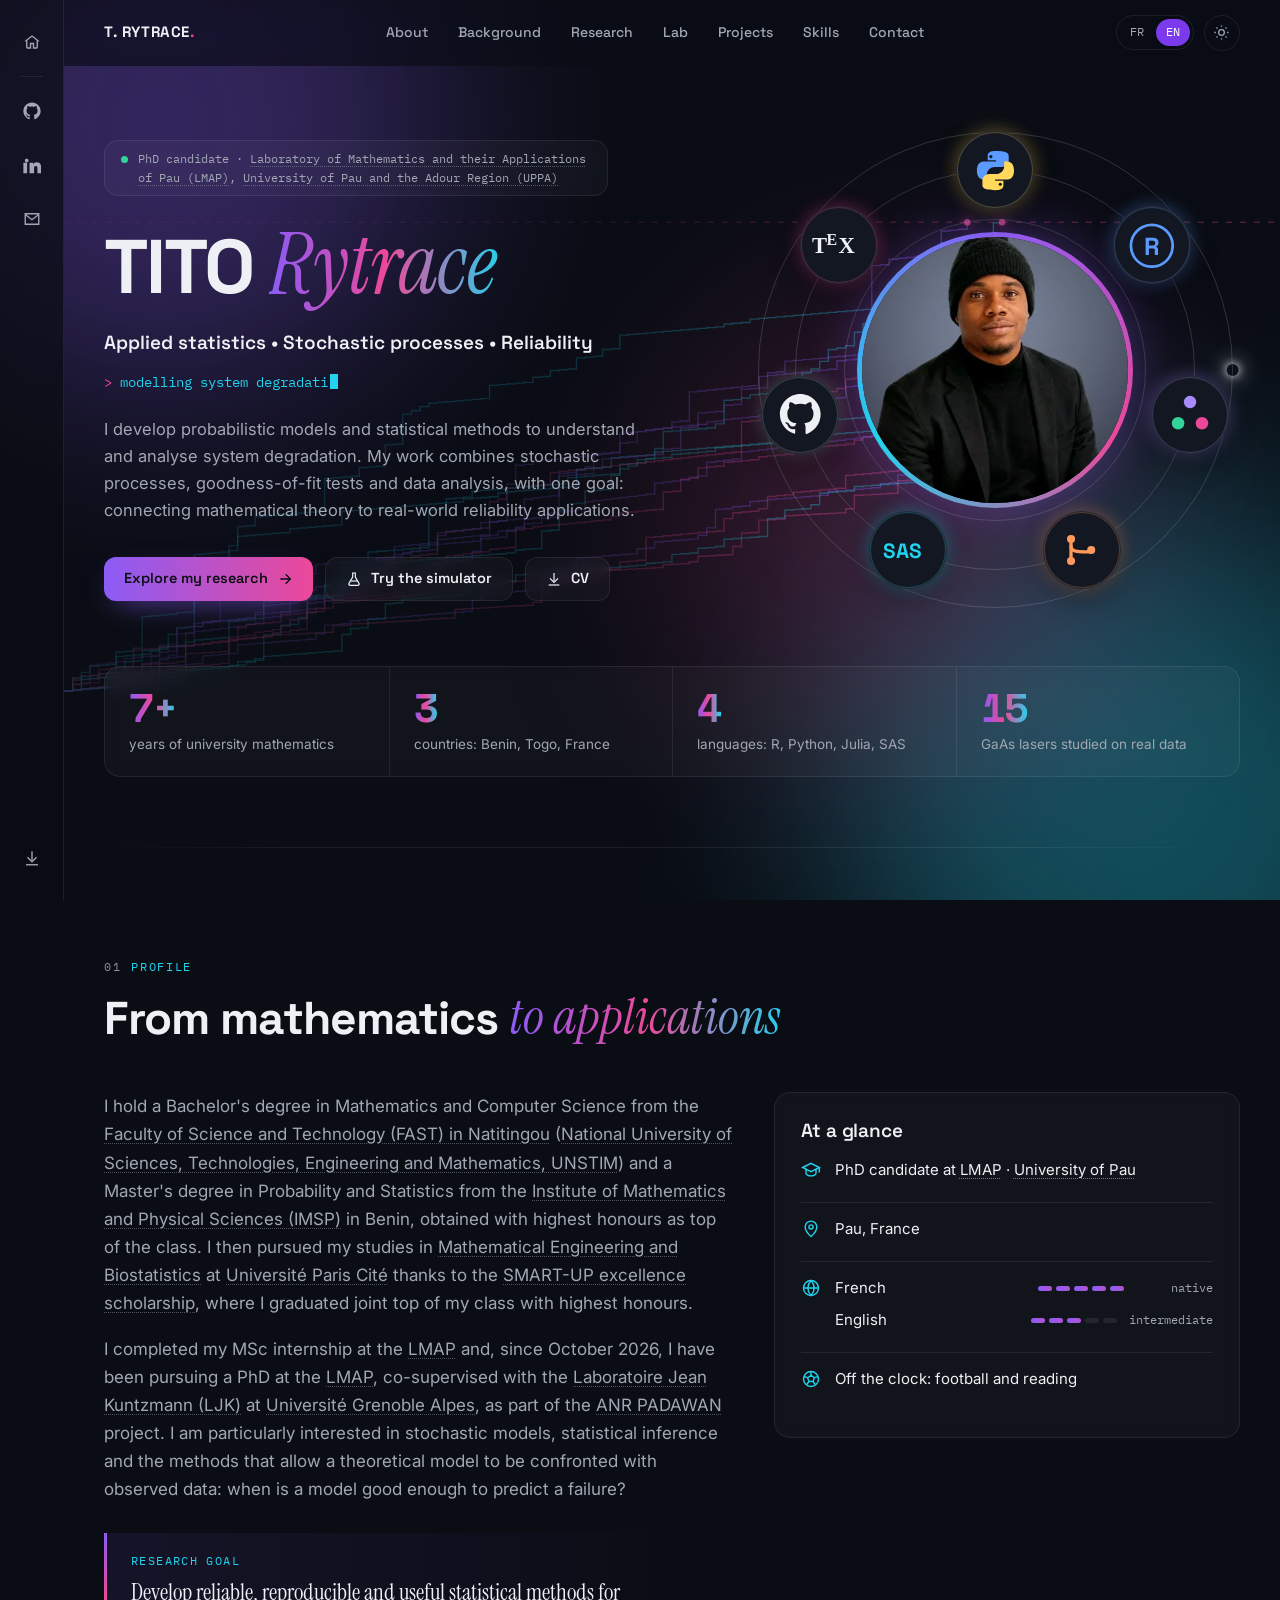
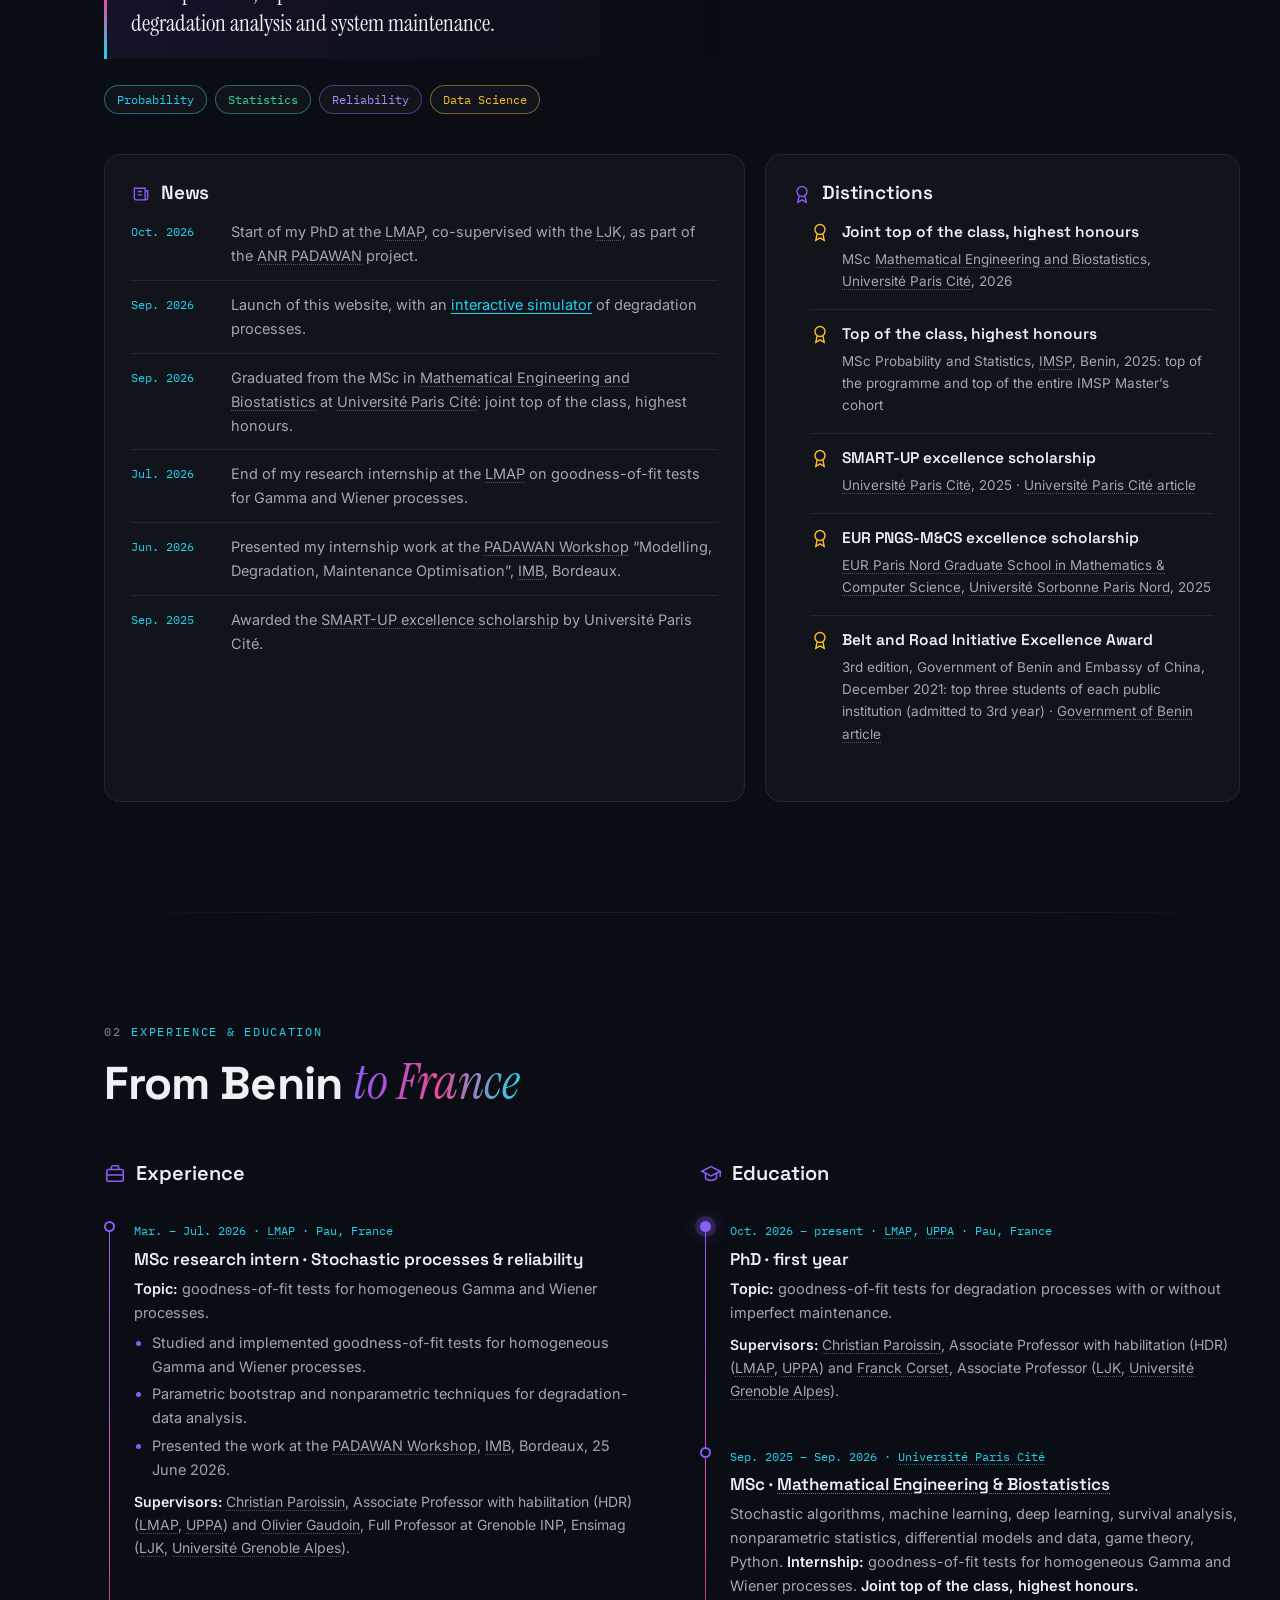
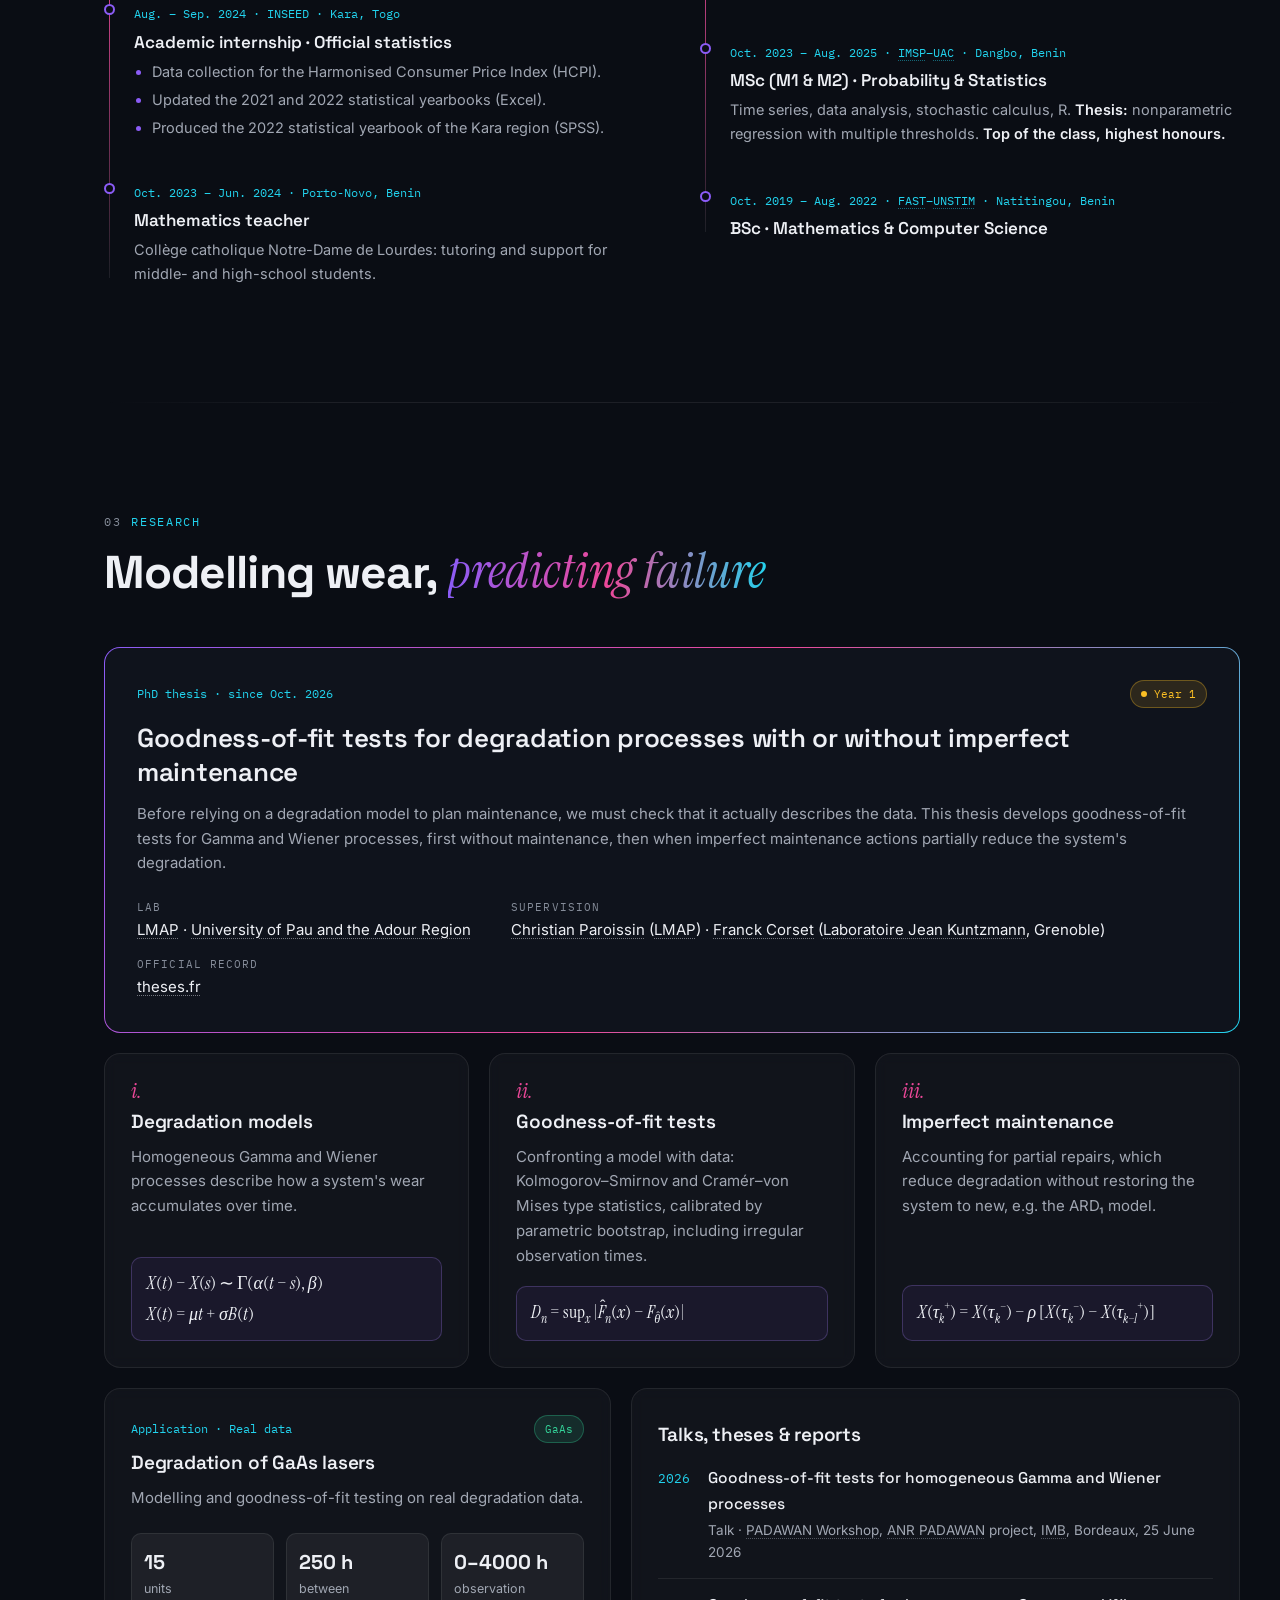
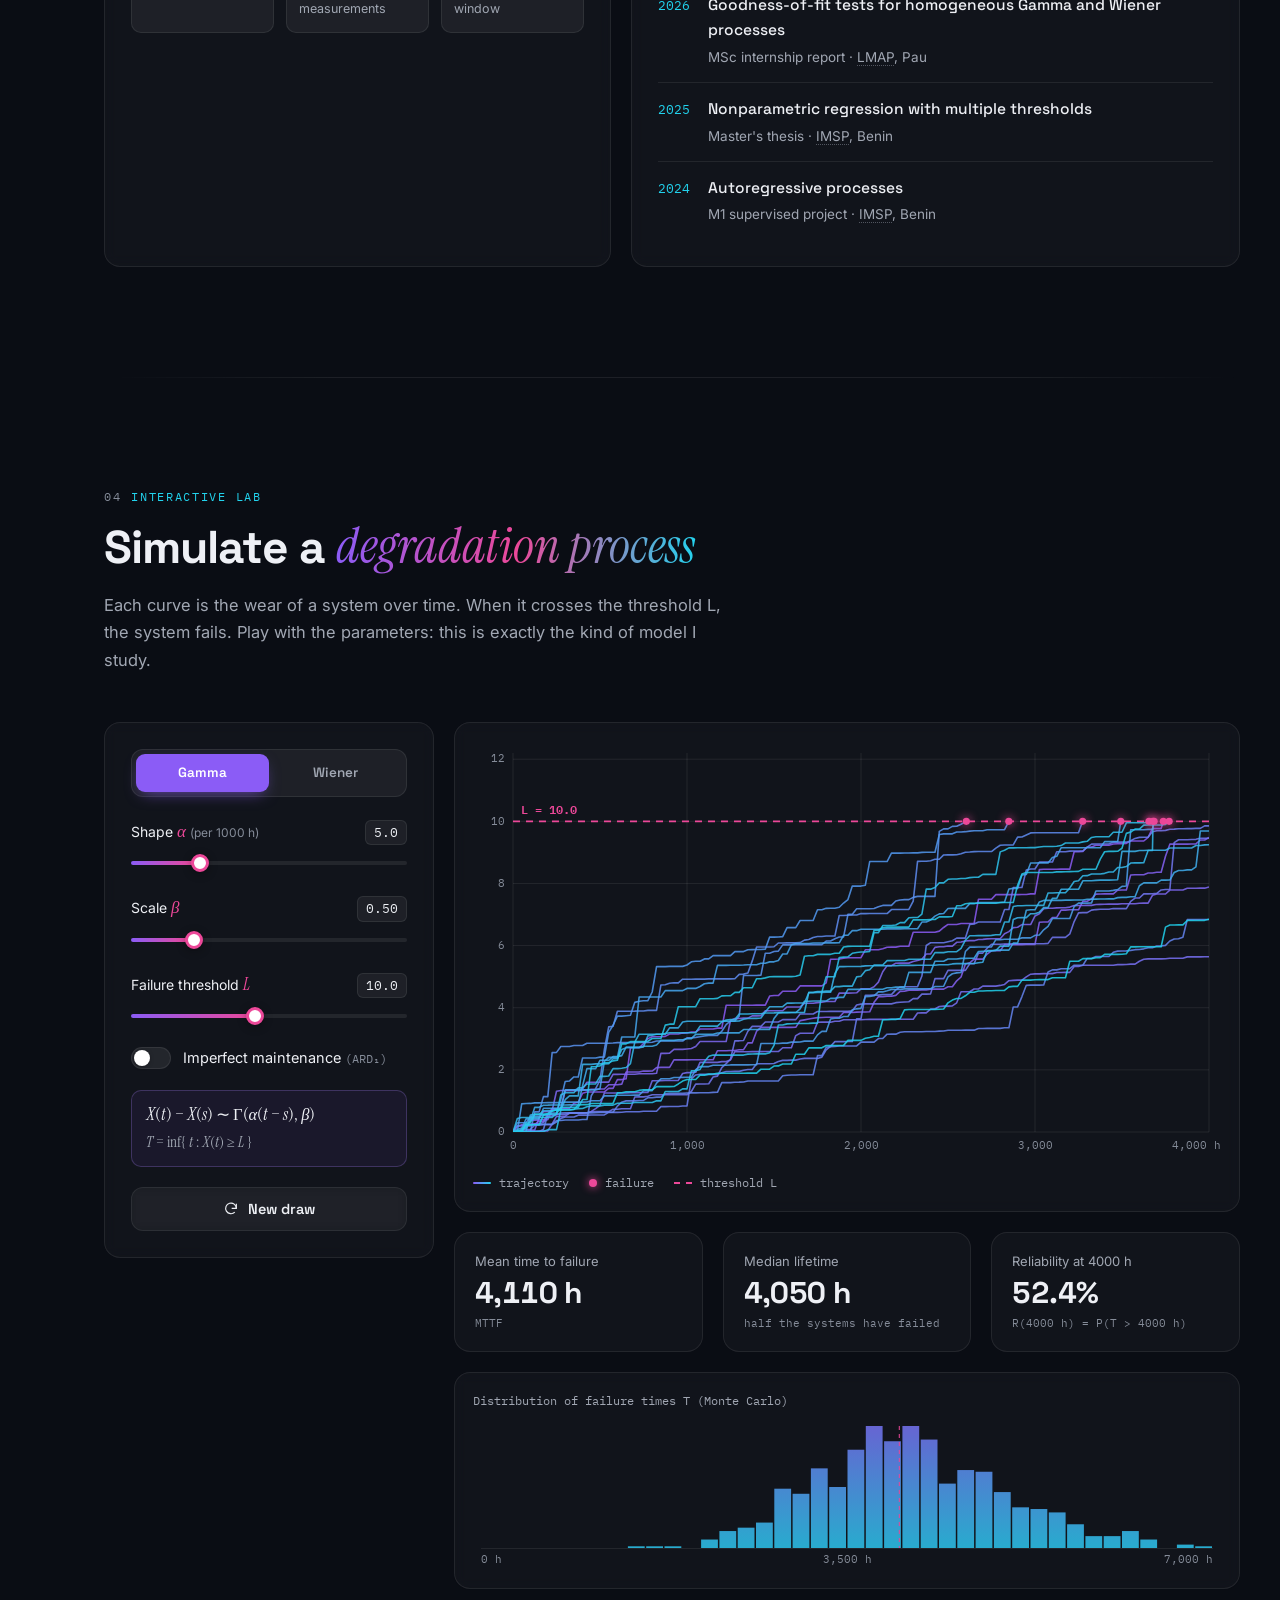
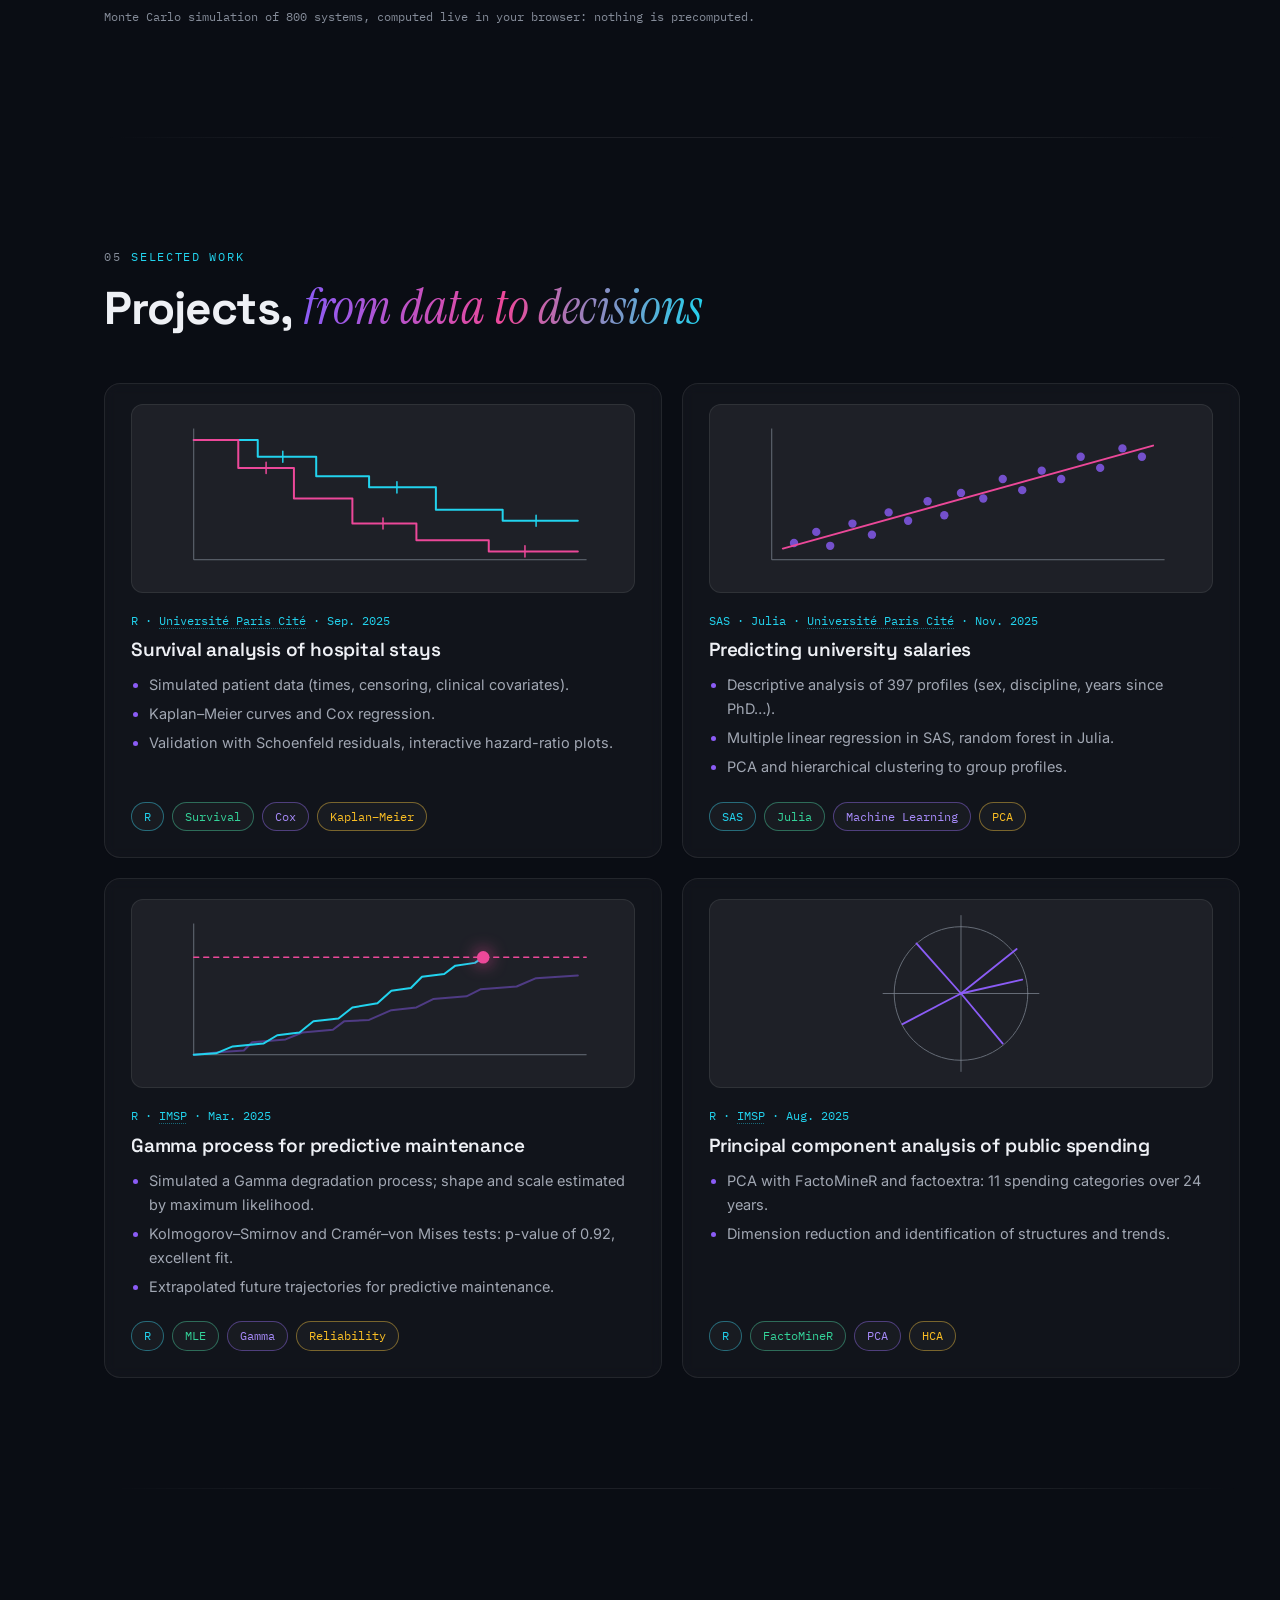
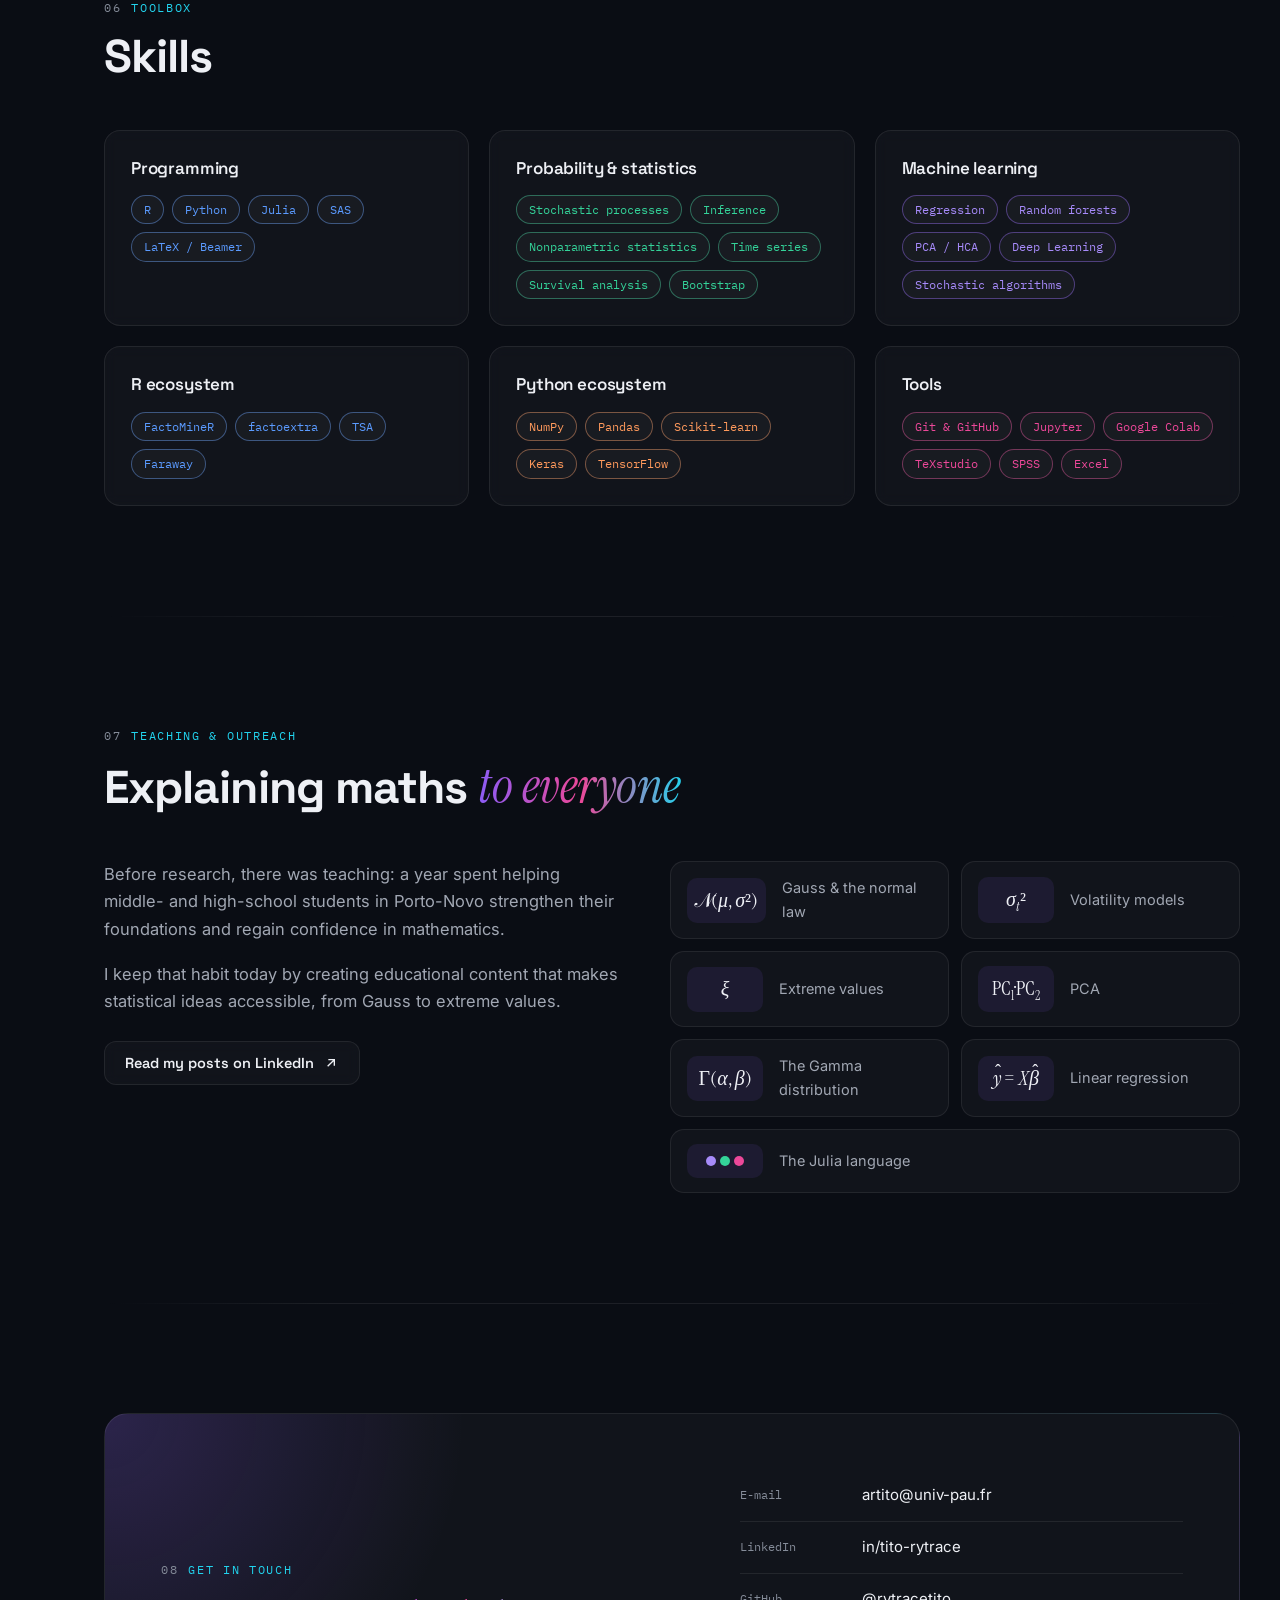
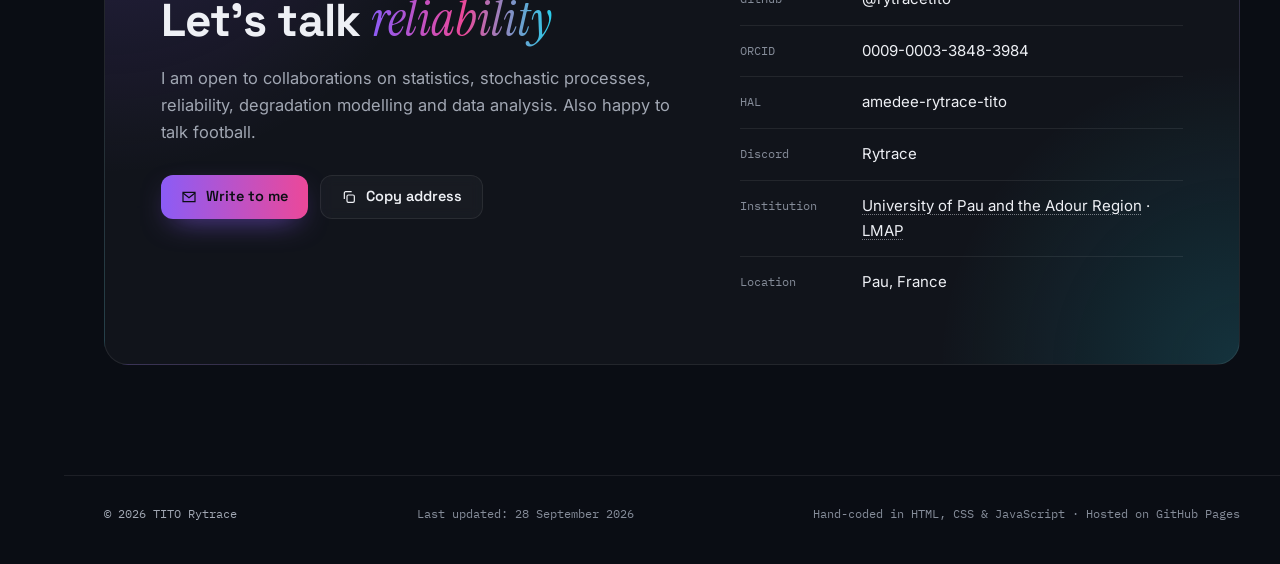
==== commit d22974f1: "Trois cercles fins autour de la photo, point plus lent sur le cercle extérieur Co-Authored-By: Claud" ====
--- a/index.html
+++ b/index.html
@@ -192,9 +192,10 @@
         </div>
 
         <div class="orbit-wrap" aria-hidden="true">
-          <div class="orbit-ring"></div>
+          <div class="orbit-ring r1"></div>
+          <div class="orbit-ring r2"></div>
+          <div class="orbit-ring r3"><div class="ring-dot"></div></div>
           <div class="avatar-ring">
-            <div class="ring-dot"></div>
             <div class="avatar-circle">
               <span class="monogram">TR</span>
               <img src="assets/photo-400.webp" srcset="assets/photo-400.webp 400w, assets/photo-640.webp 640w, assets/photo.webp 800w" sizes="320px" alt="TITO Rytrace" width="800" height="800" loading="eager" fetchpriority="high" decoding="async" onerror="this.remove()">
--- a/style.css
+++ b/style.css
@@ -305,8 +305,10 @@
 
 /* Orbite */
 .orbit-wrap{ position: relative; width: min(480px, 100%); aspect-ratio: 1; margin: 0 auto; }
-.orbit-ring{ position: absolute; inset: 8.3%; border: 1px dashed var(--rule); border-radius: 50%; animation: spin 80s linear infinite; }
-@keyframes spin{ to{ transform: rotate(360deg); } }
+.orbit-ring{ position: absolute; border: 1px solid color-mix(in srgb, var(--ink) 16%, transparent); border-radius: 50%; pointer-events: none; }
+.orbit-ring.r1{ inset: 18.5%; }
+.orbit-ring.r2{ inset: 8.33%; }
+.orbit-ring.r3{ inset: .5%; }
 .avatar-ring{
   position: absolute; inset: 21.25%; border-radius: 50%; padding: 5px;
   background: conic-gradient(from 0deg, #8b5cf6, #ec4899, #22d3ee, #8b5cf6);
@@ -325,7 +327,7 @@
 .ring-dot{
   position: absolute; inset: 0; width: 12px; height: 12px; margin: auto; border-radius: 50%;
   box-shadow: 0 0 10px currentColor, 0 0 22px currentColor;
-  offset-path: circle(50% at 50% 50%); animation: ring-travel 6s linear infinite; z-index: 6;
+  offset-path: circle(50% at 50% 50%); animation: ring-travel 16s linear infinite; z-index: 4;
 }
 @keyframes ring-travel{
   0%{ offset-distance: 0%; background: #8b5cf6; color: #8b5cf6; }
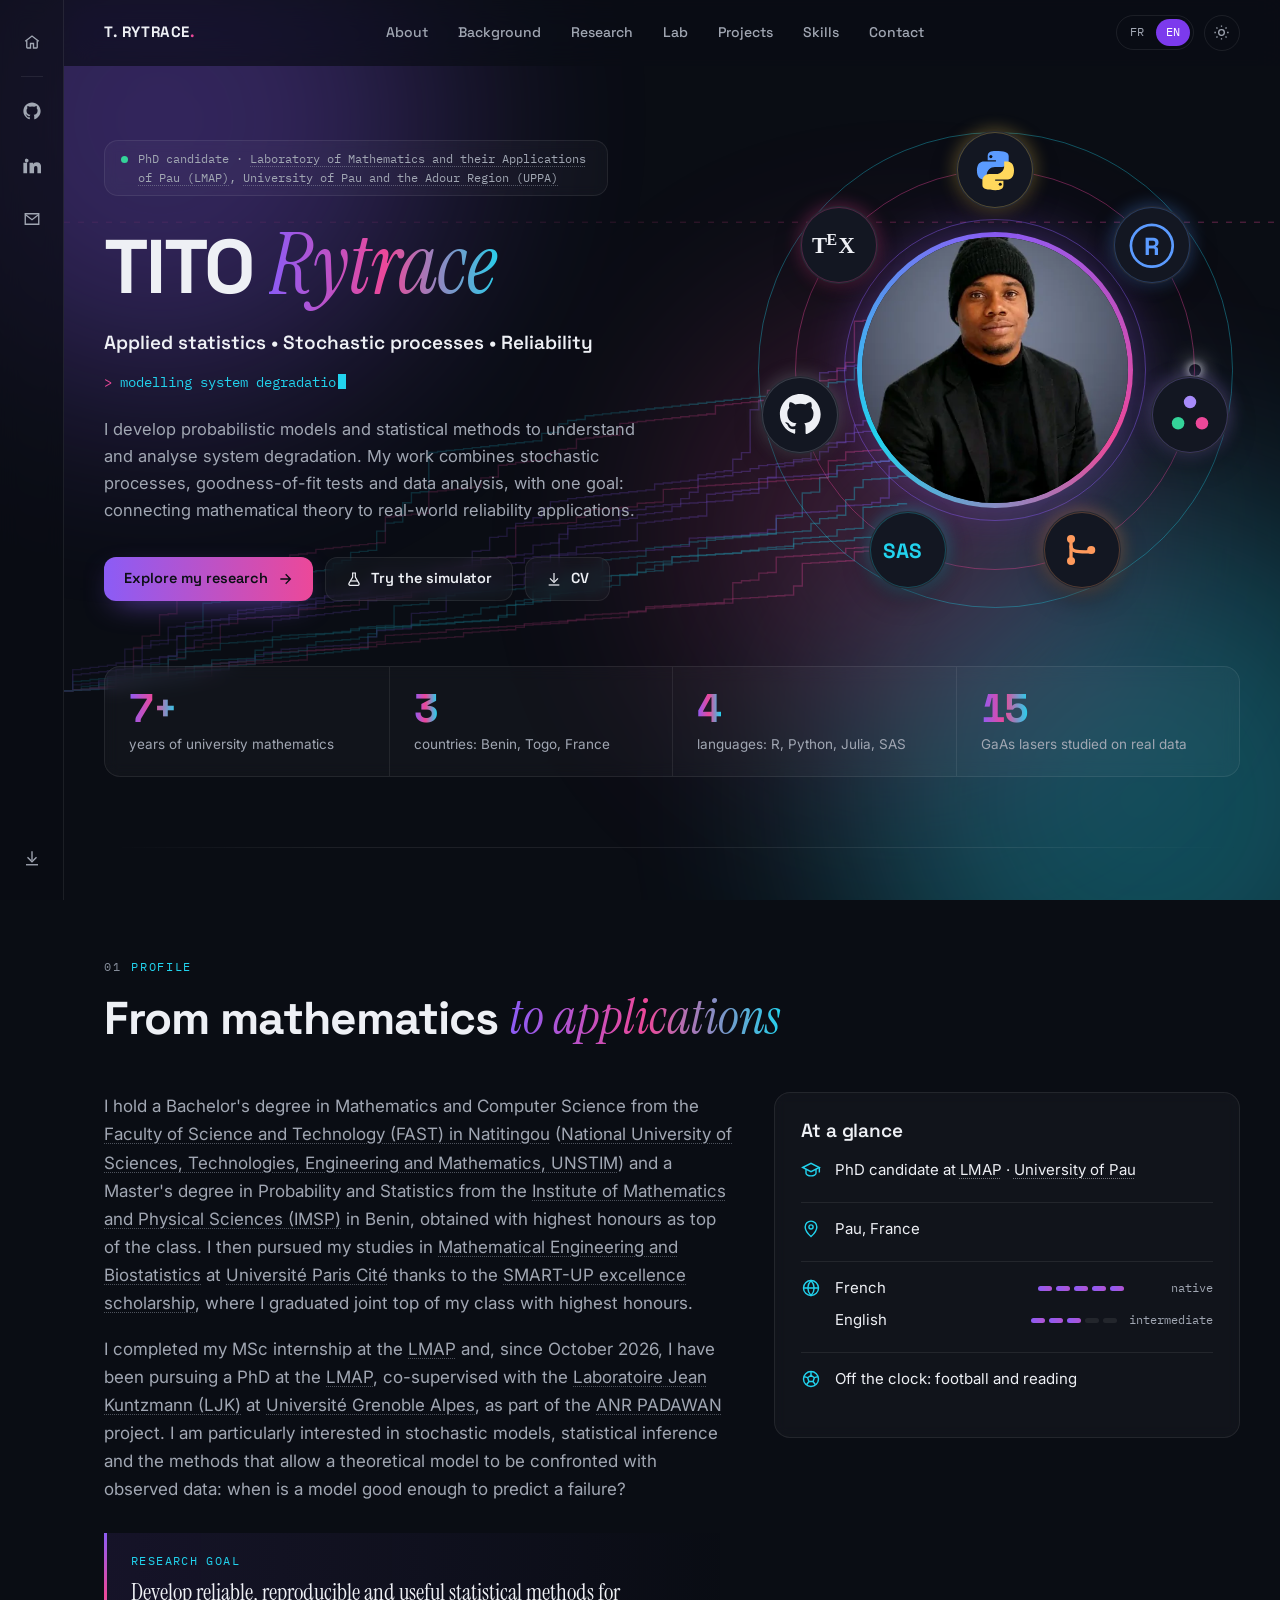
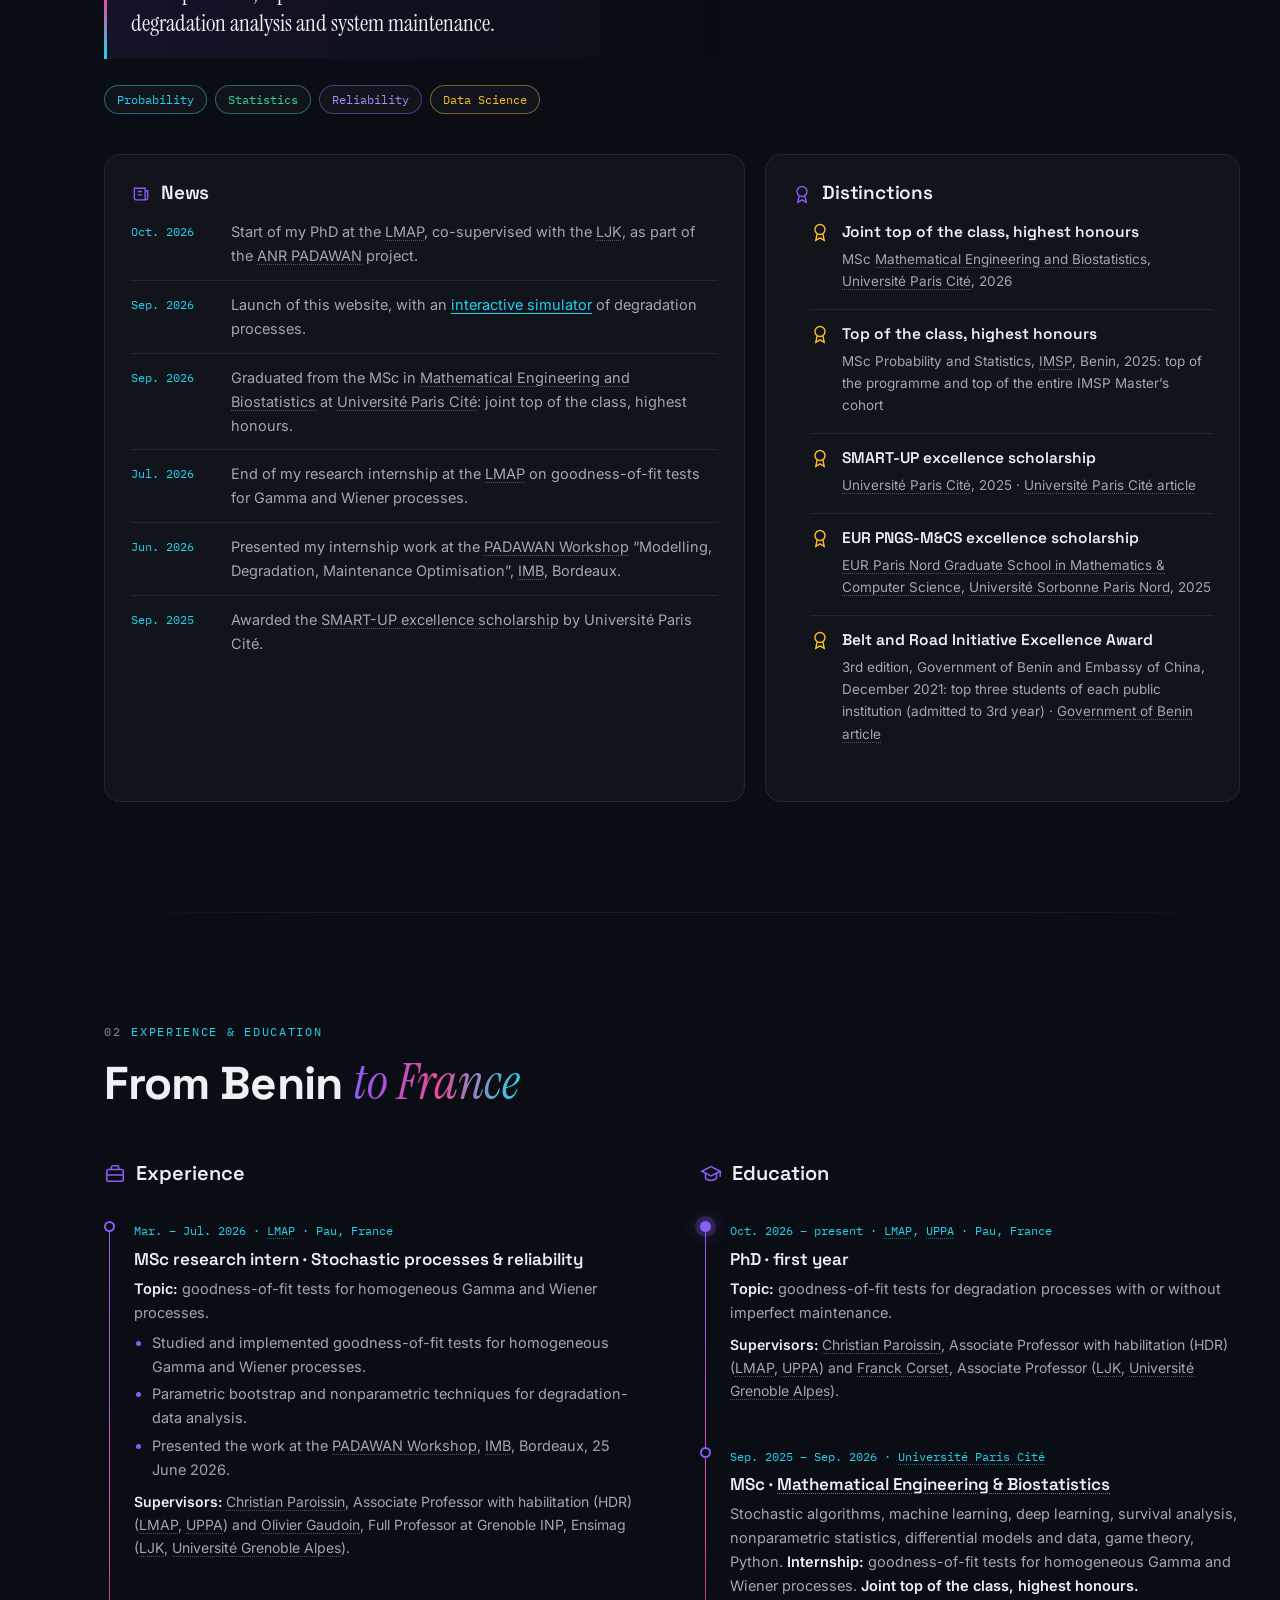
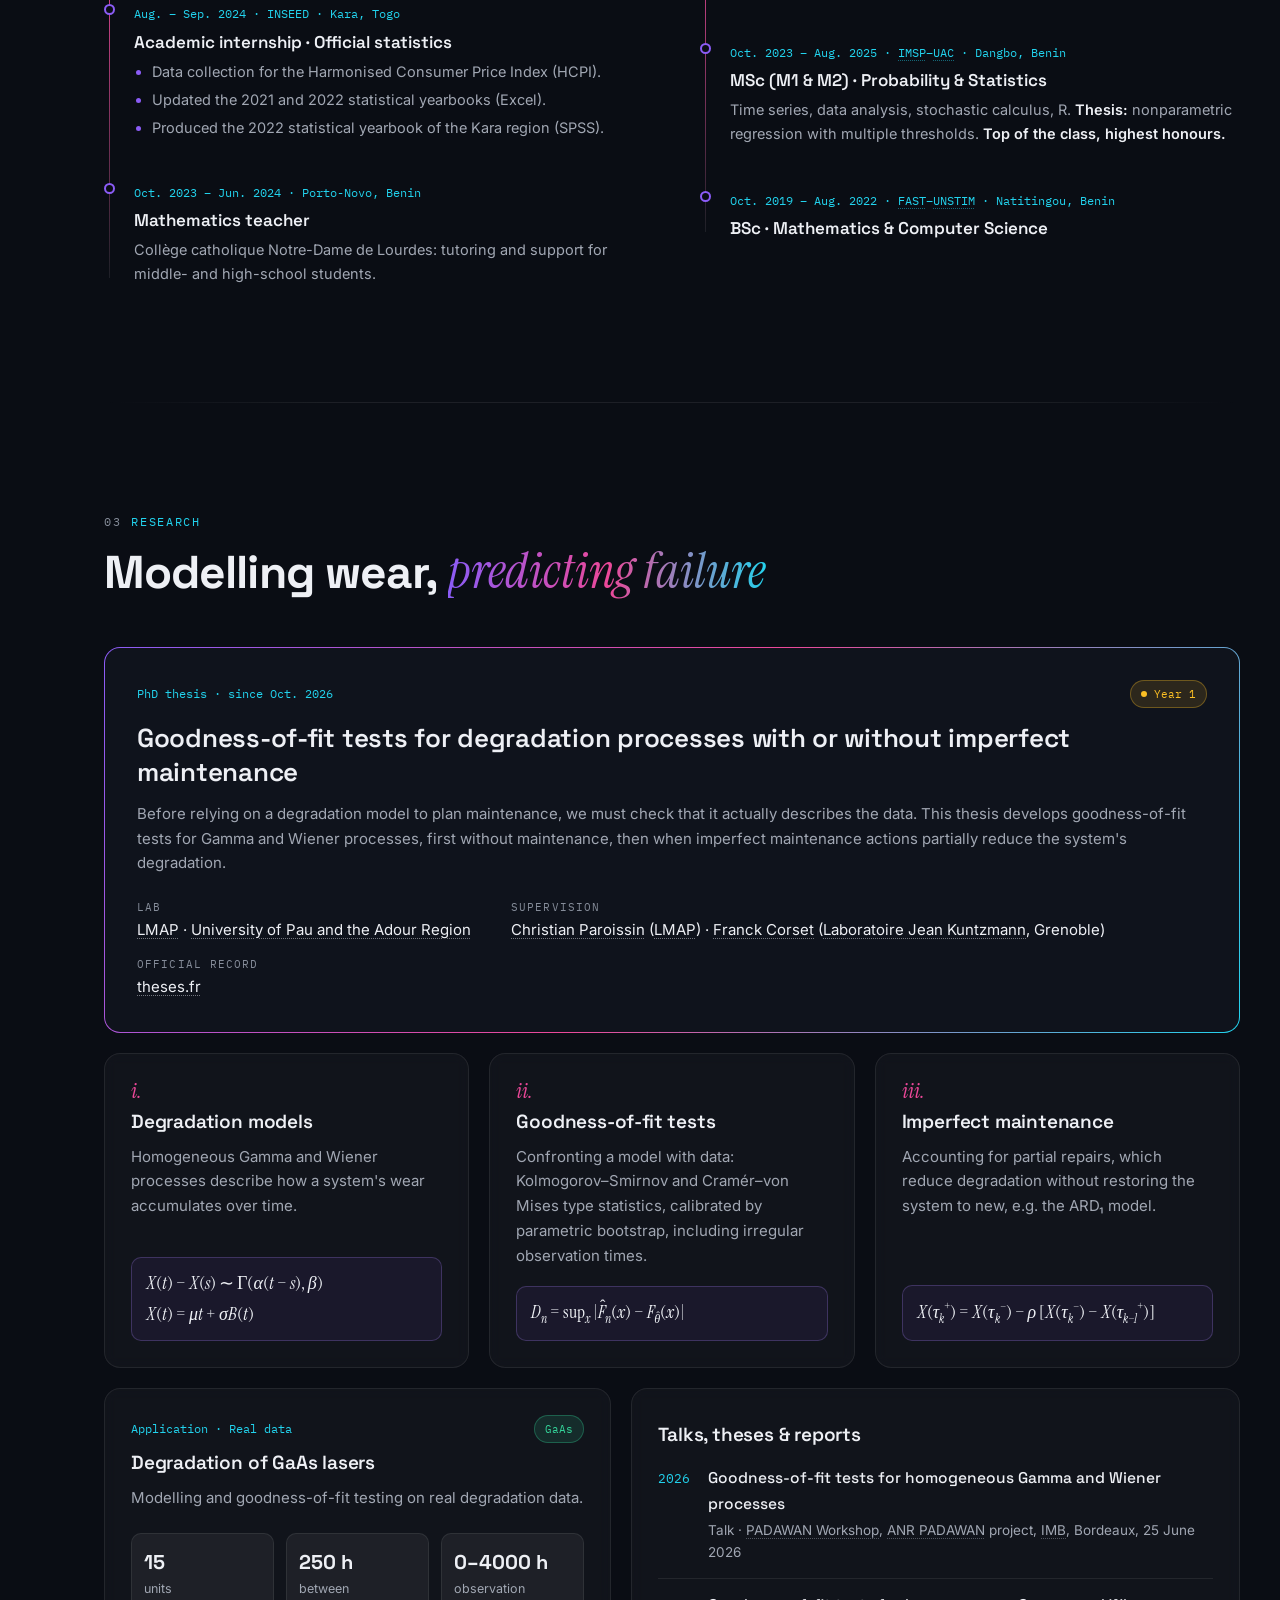
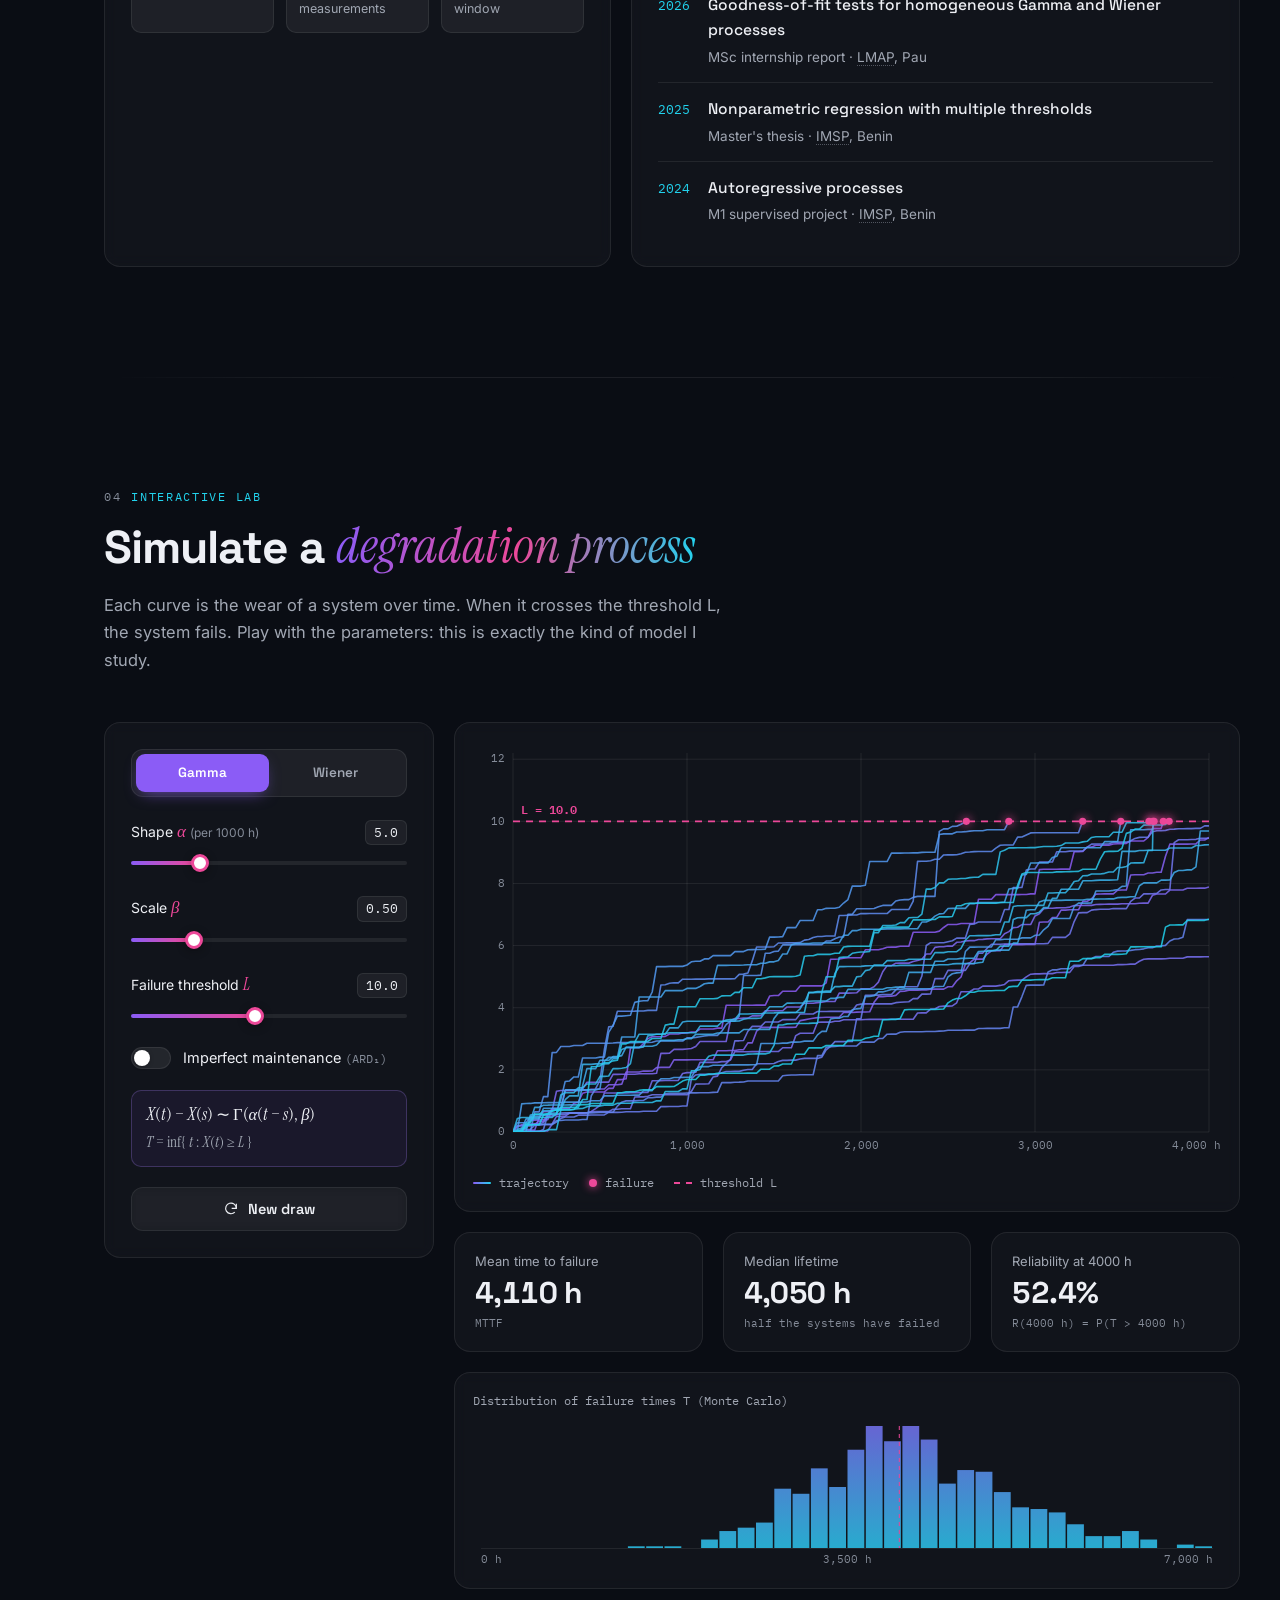
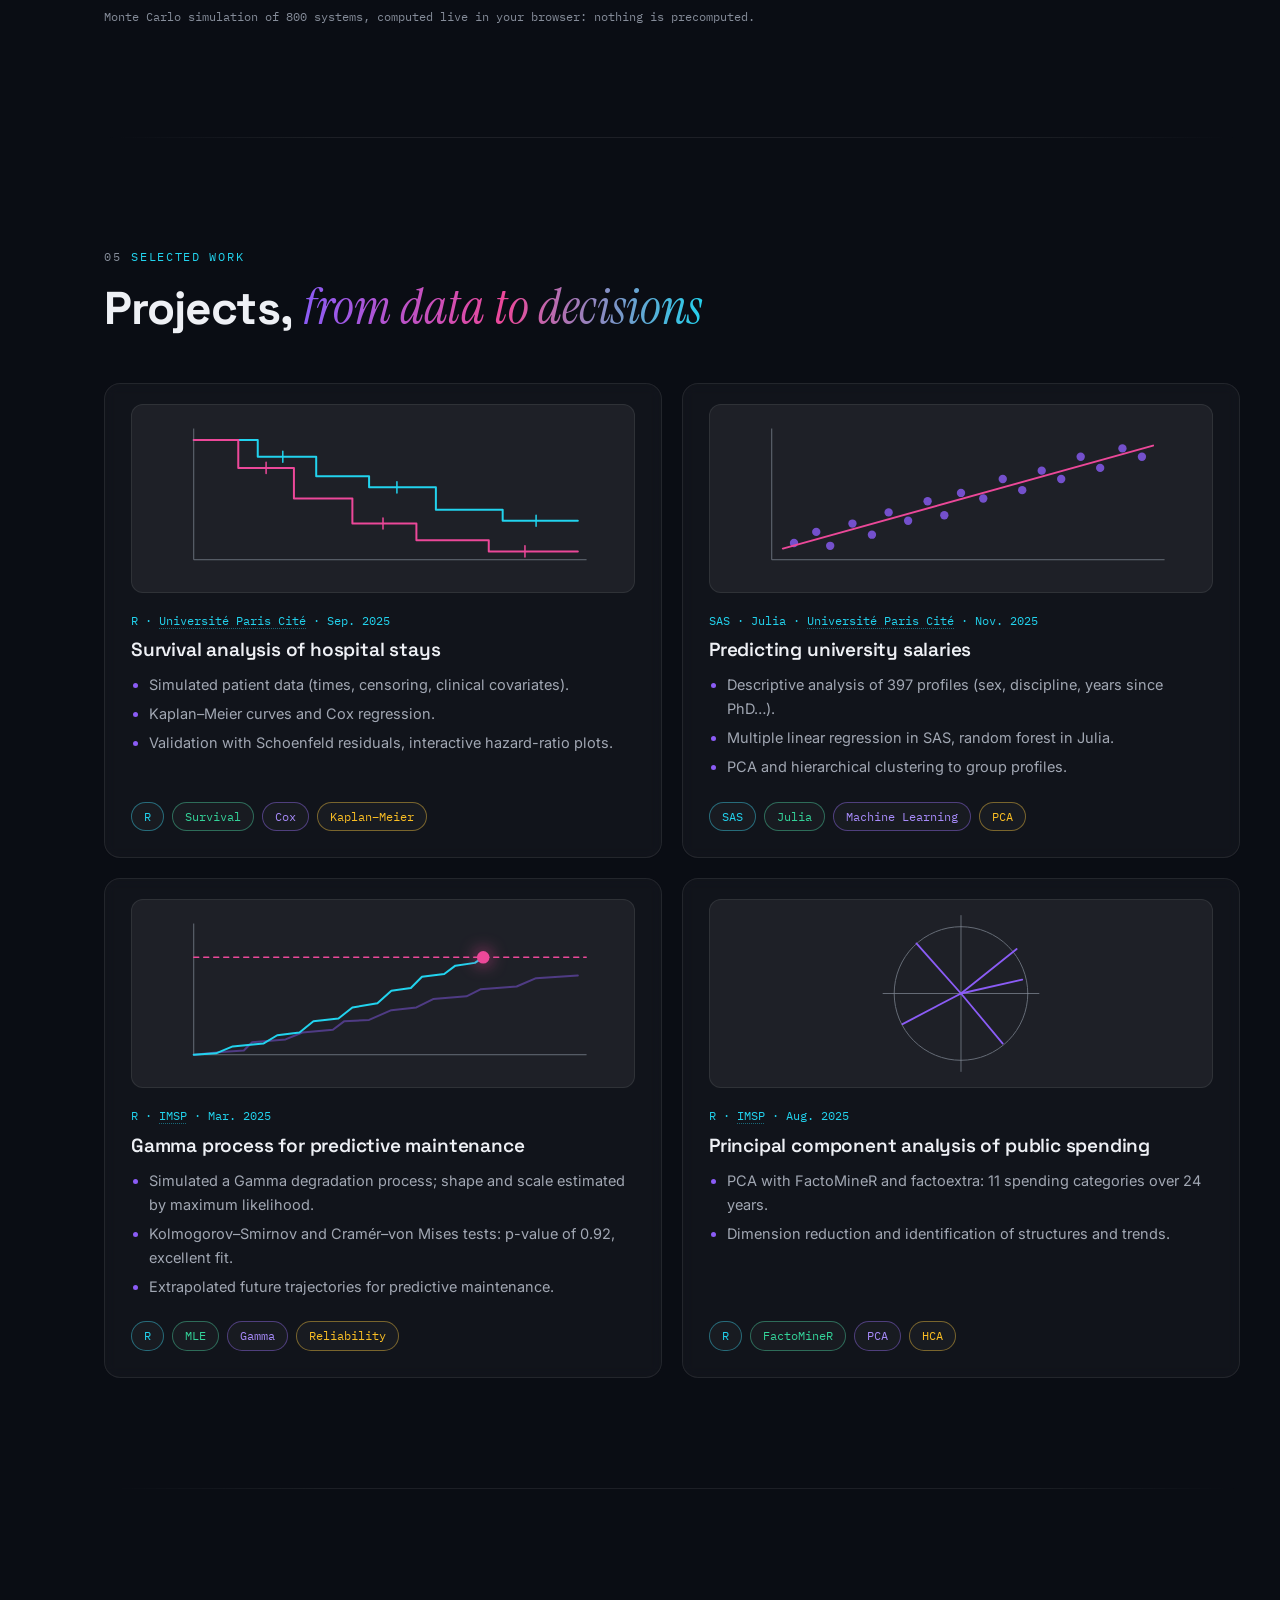
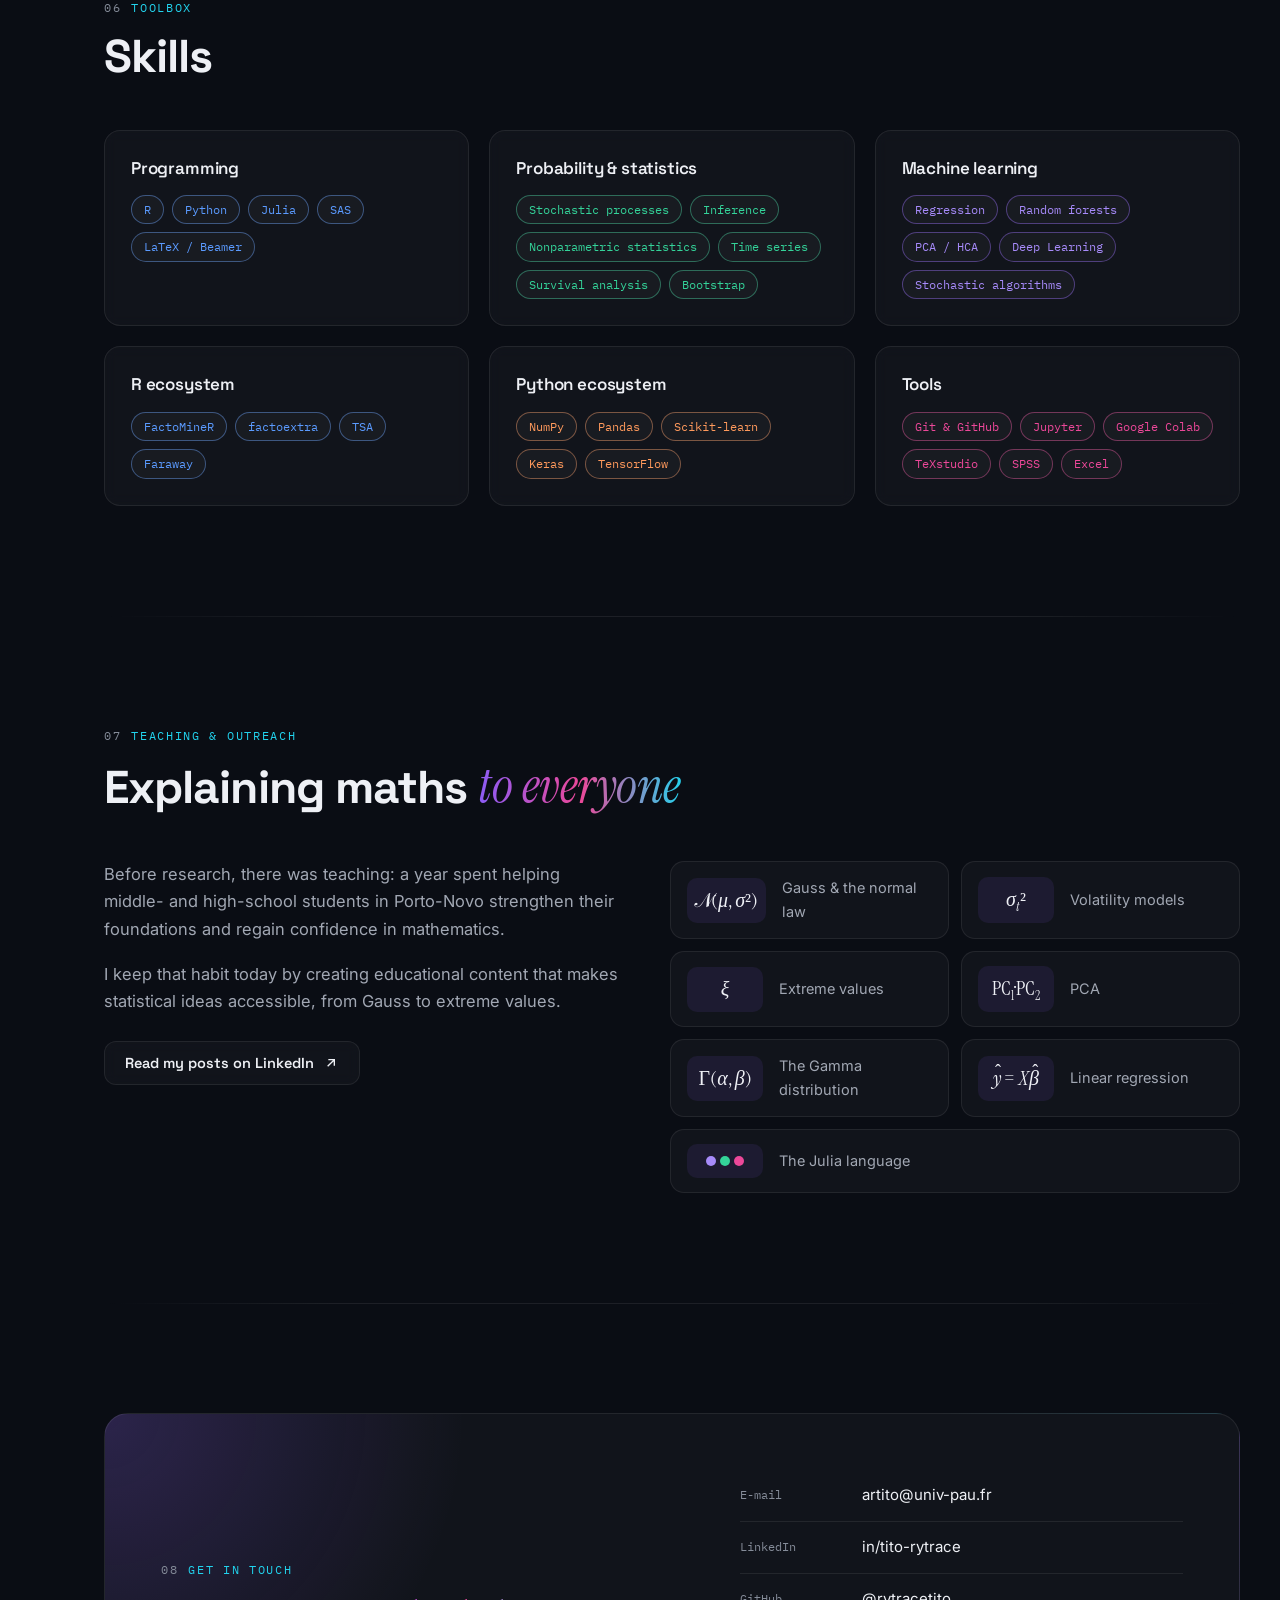
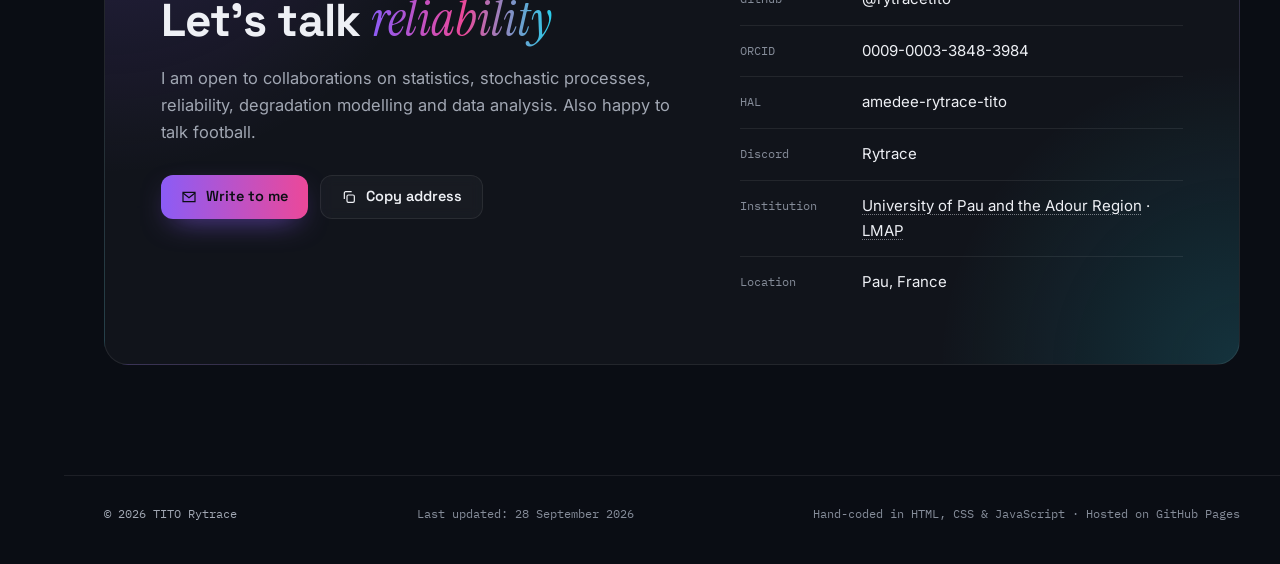
==== commit 737c7f77: "Point sur le cercle 2 et cercles en couleur Co-Authored-By: Claude Opus 5.5 <noreply@anthropic.com>" ====
--- a/index.html
+++ b/index.html
@@ -193,8 +193,8 @@
 
         <div class="orbit-wrap" aria-hidden="true">
           <div class="orbit-ring r1"></div>
-          <div class="orbit-ring r2"></div>
-          <div class="orbit-ring r3"><div class="ring-dot"></div></div>
+          <div class="orbit-ring r2"><div class="ring-dot"></div></div>
+          <div class="orbit-ring r3"></div>
           <div class="avatar-ring">
             <div class="avatar-circle">
               <span class="monogram">TR</span>
--- a/style.css
+++ b/style.css
@@ -305,10 +305,10 @@
 
 /* Orbite */
 .orbit-wrap{ position: relative; width: min(480px, 100%); aspect-ratio: 1; margin: 0 auto; }
-.orbit-ring{ position: absolute; border: 1px solid color-mix(in srgb, var(--ink) 16%, transparent); border-radius: 50%; pointer-events: none; }
-.orbit-ring.r1{ inset: 18.5%; }
-.orbit-ring.r2{ inset: 8.33%; }
-.orbit-ring.r3{ inset: .5%; }
+.orbit-ring{ position: absolute; border: 1px solid; border-radius: 50%; pointer-events: none; }
+.orbit-ring.r1{ inset: 18.5%; border-color: color-mix(in srgb, #8b5cf6 45%, transparent); }
+.orbit-ring.r2{ inset: 8.33%; border-color: color-mix(in srgb, #ec4899 40%, transparent); }
+.orbit-ring.r3{ inset: .5%;   border-color: color-mix(in srgb, #22d3ee 35%, transparent); }
 .avatar-ring{
   position: absolute; inset: 21.25%; border-radius: 50%; padding: 5px;
   background: conic-gradient(from 0deg, #8b5cf6, #ec4899, #22d3ee, #8b5cf6);
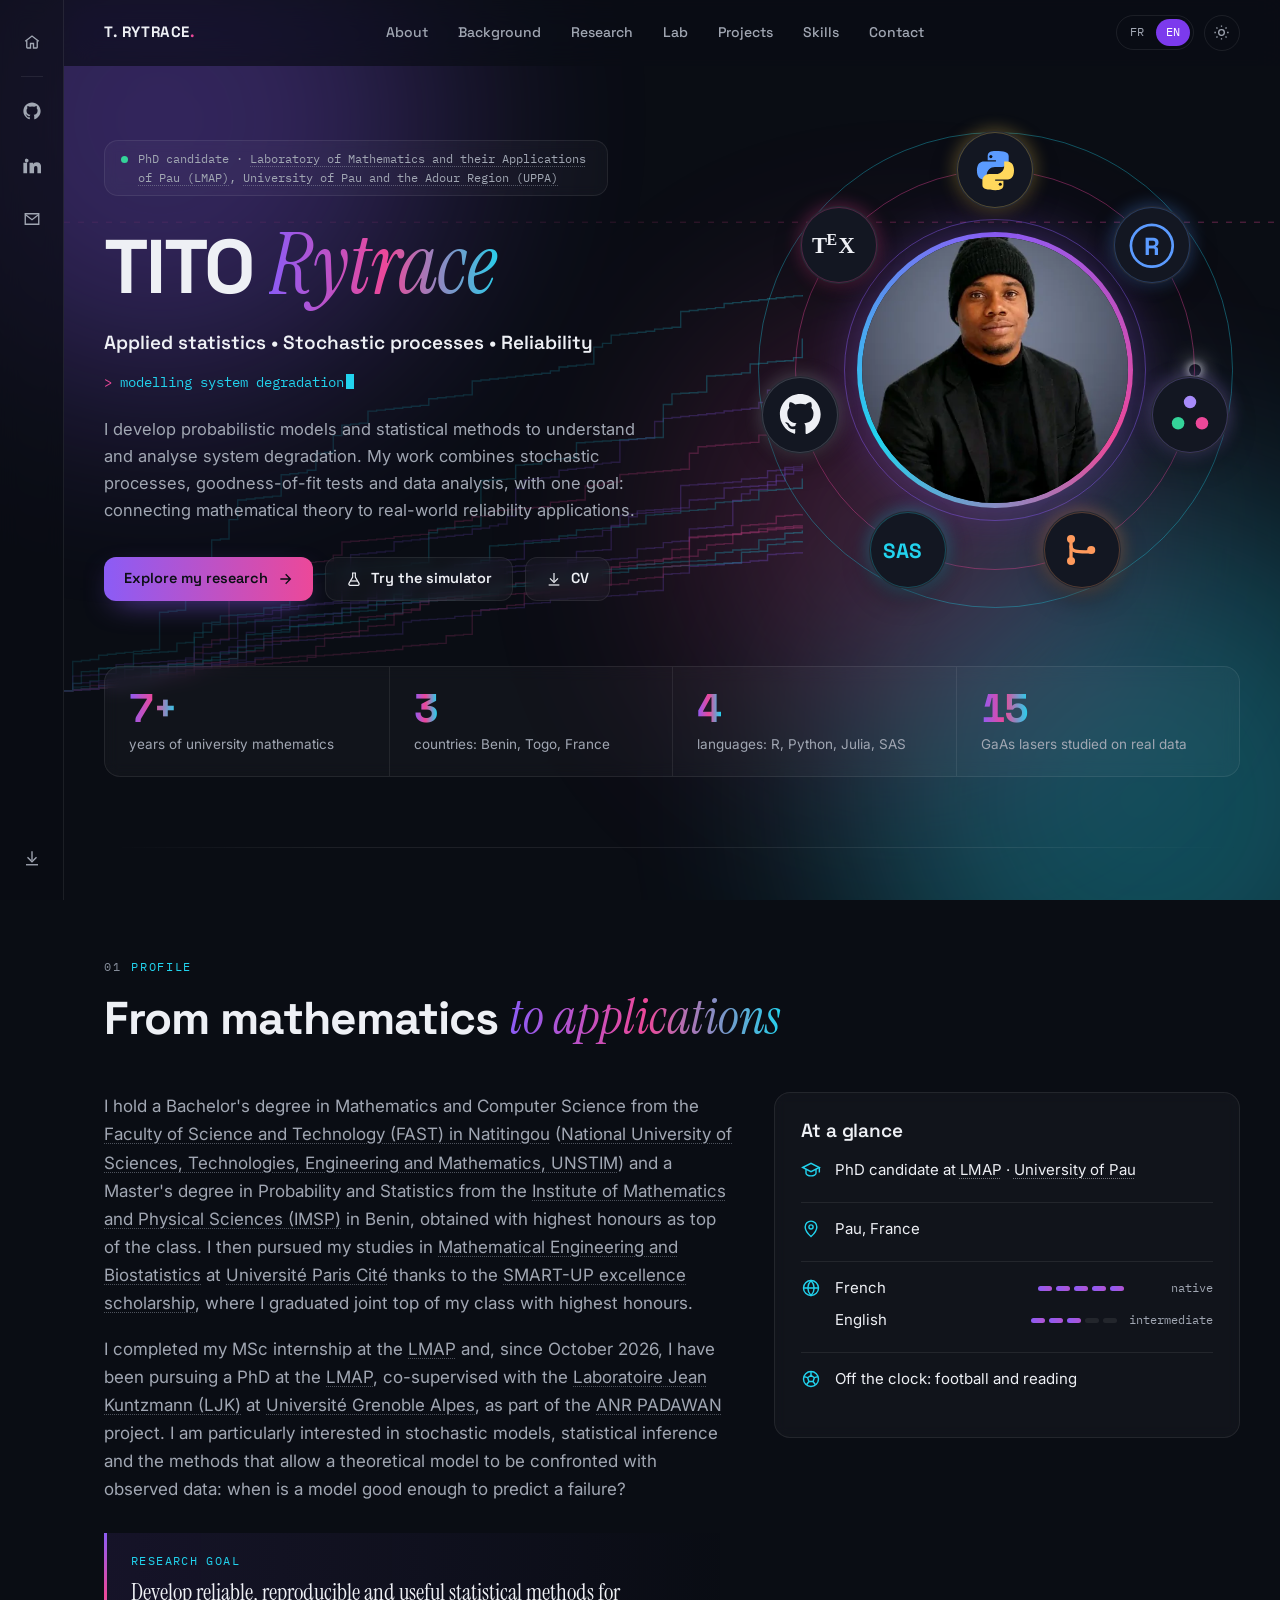
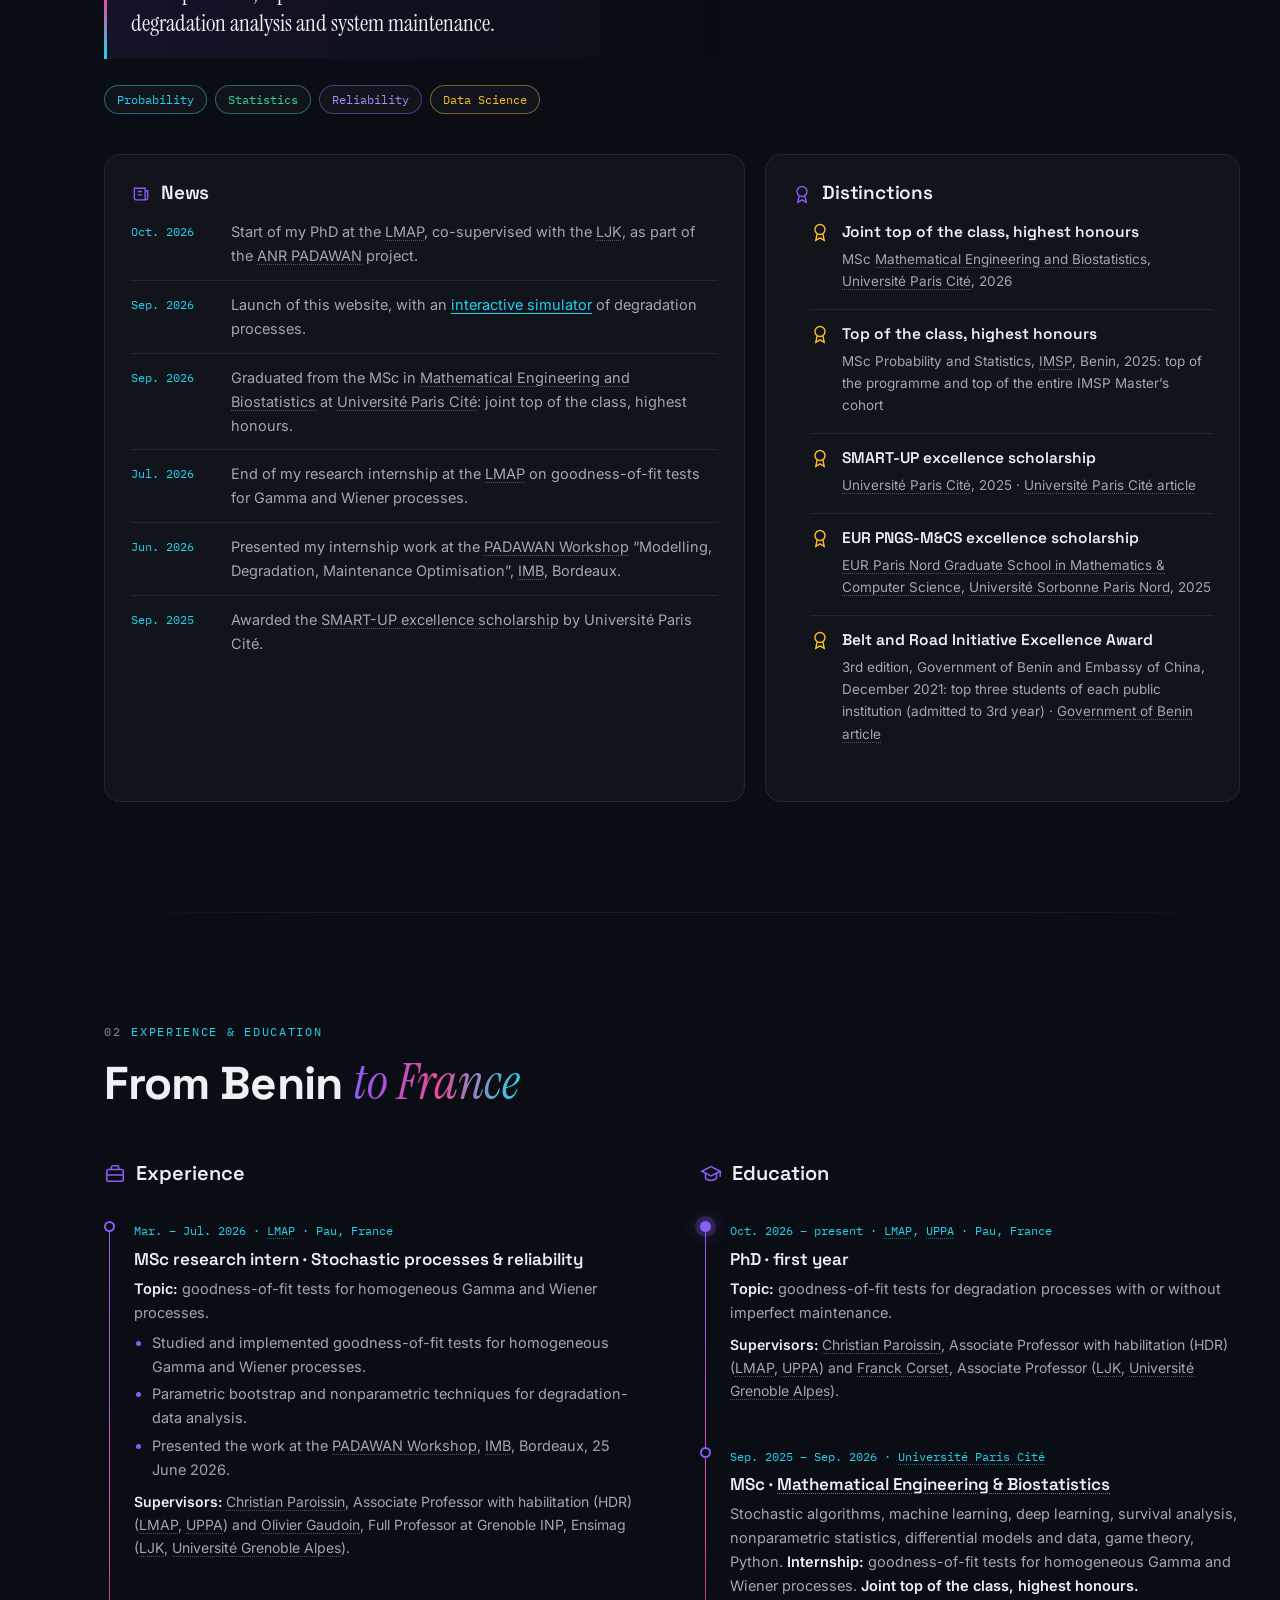
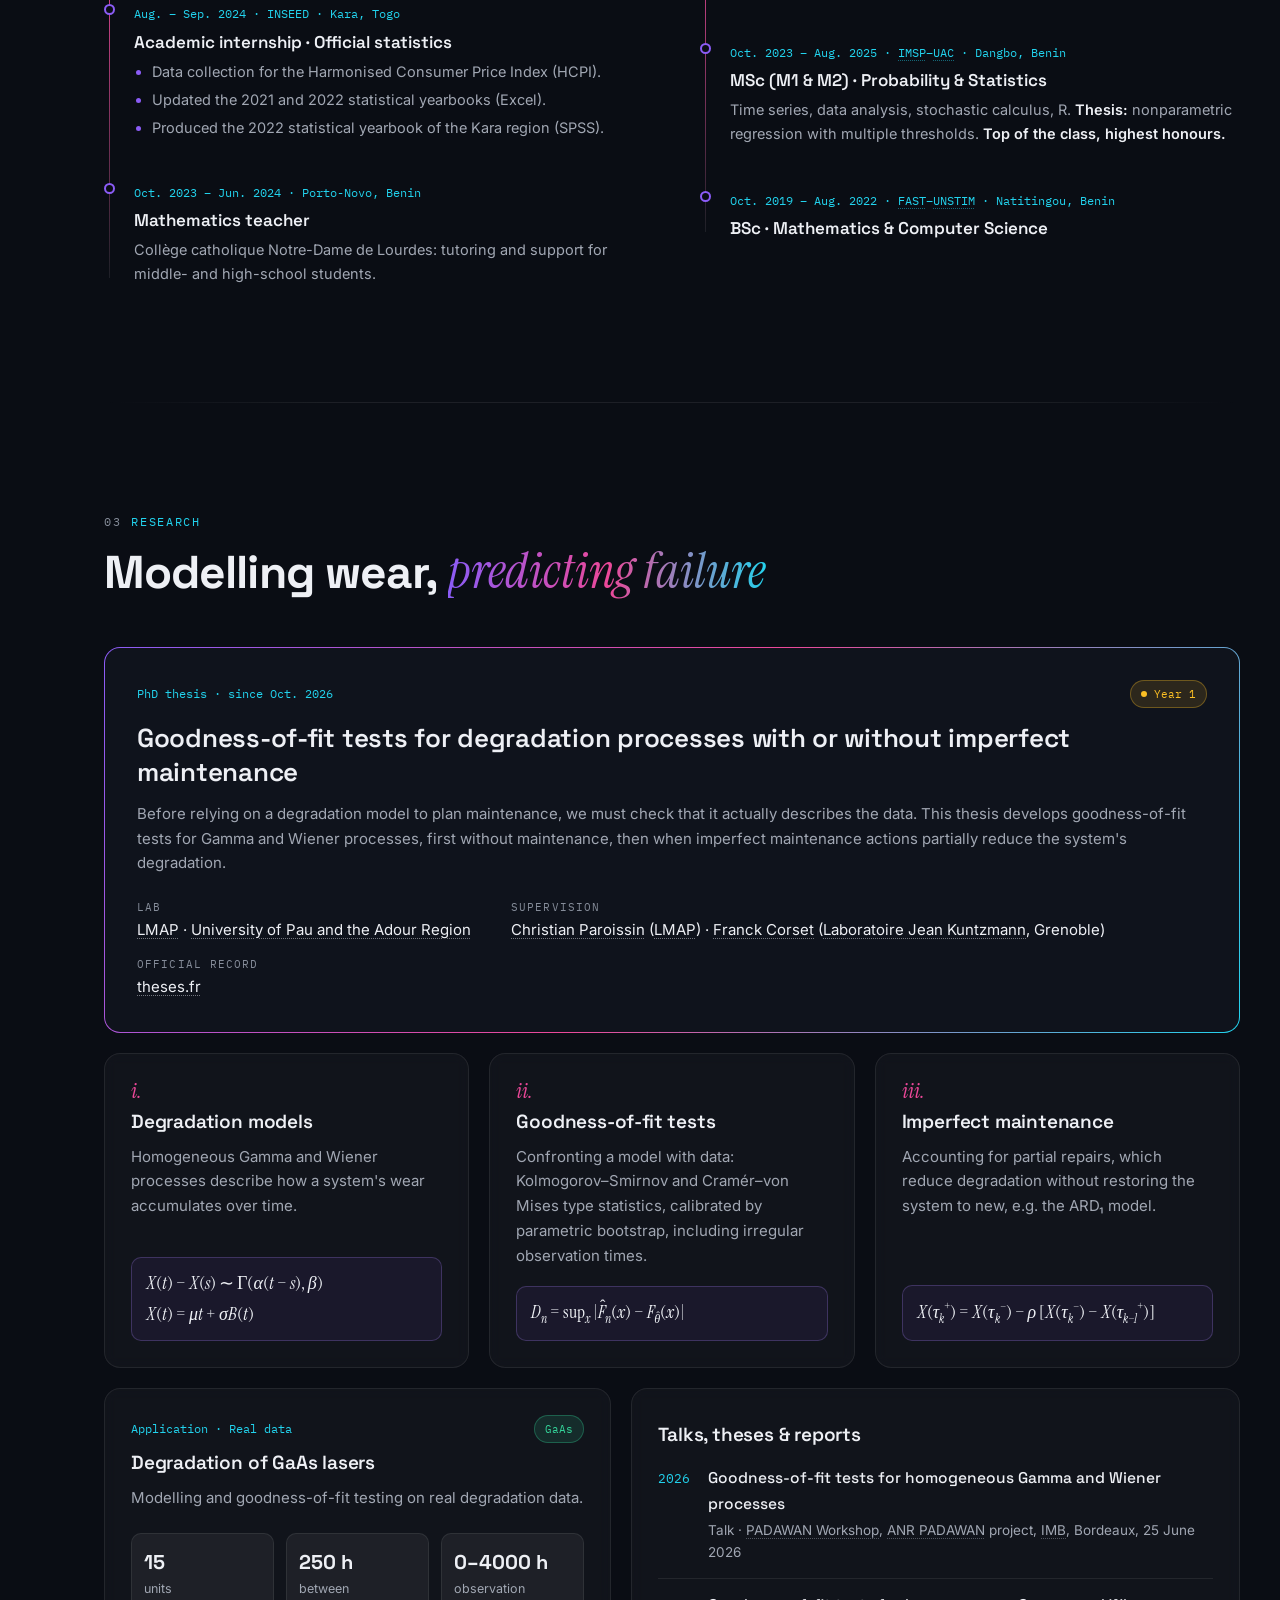
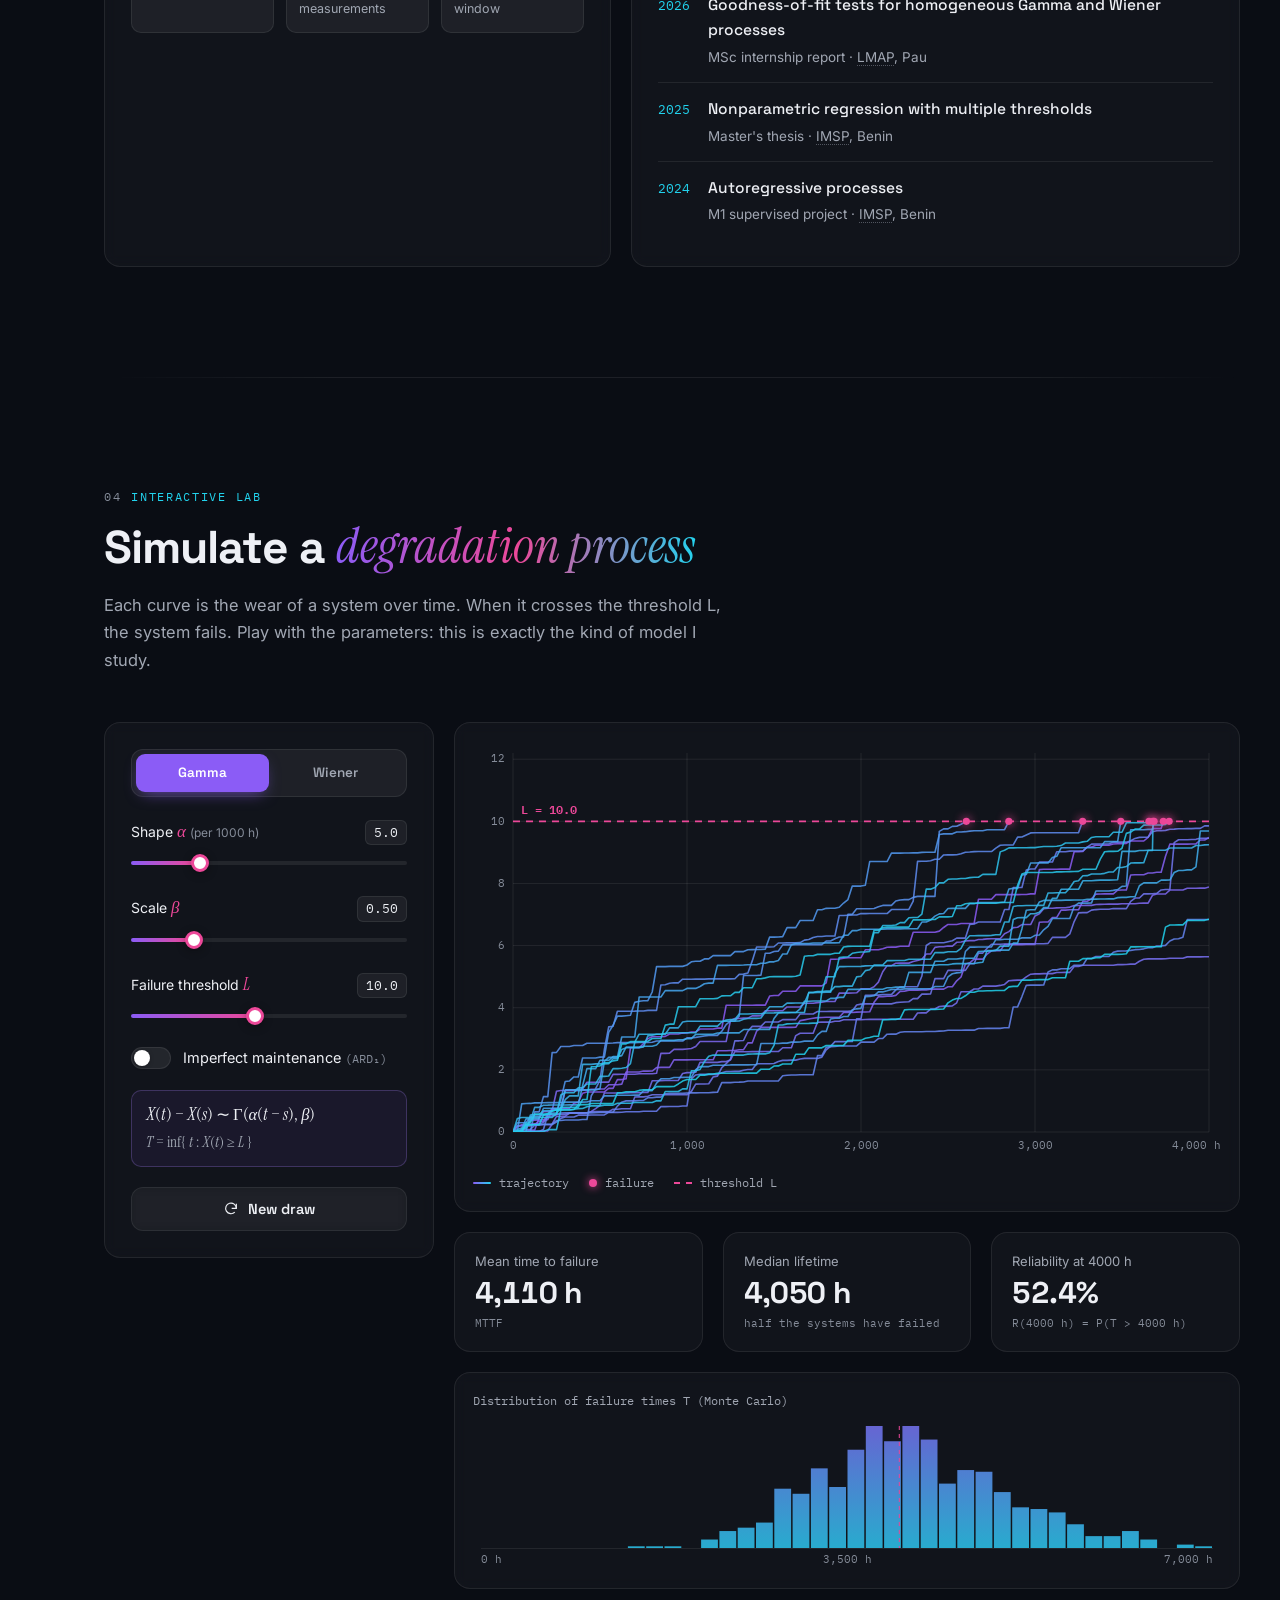
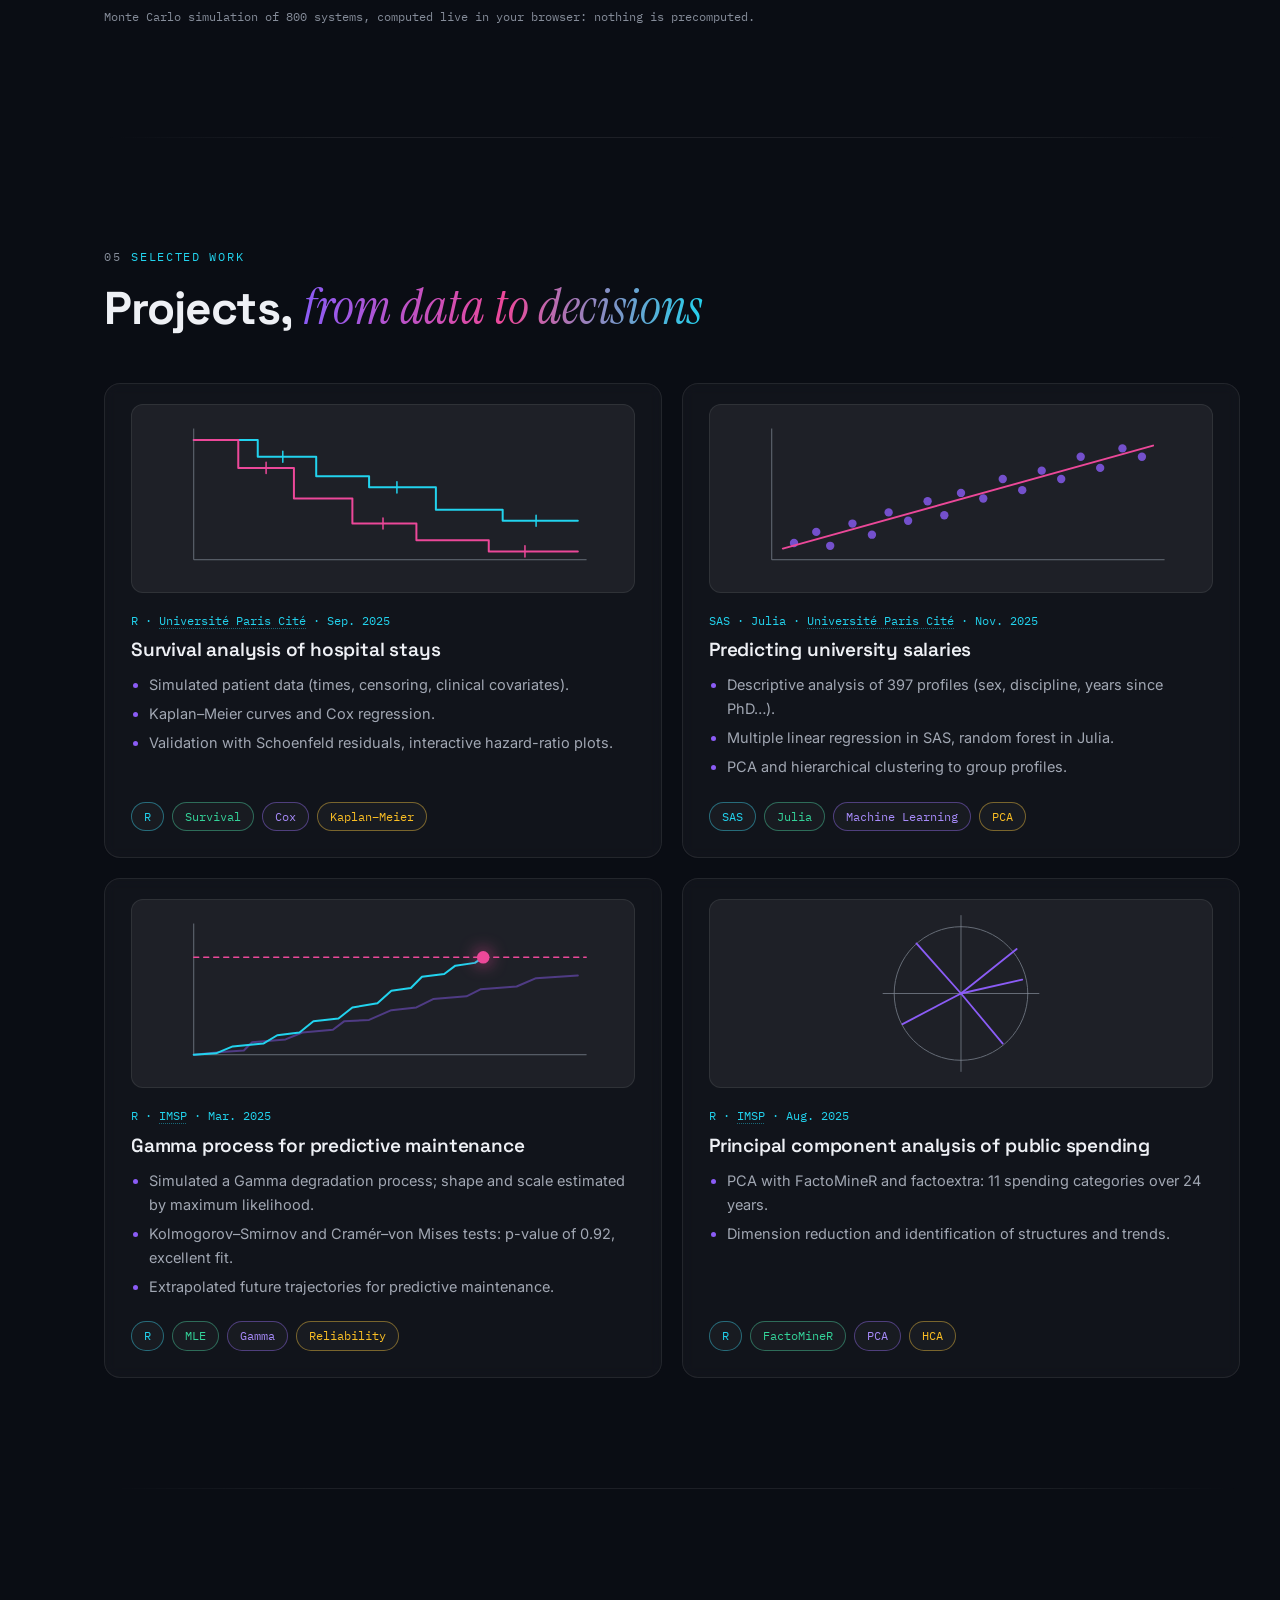
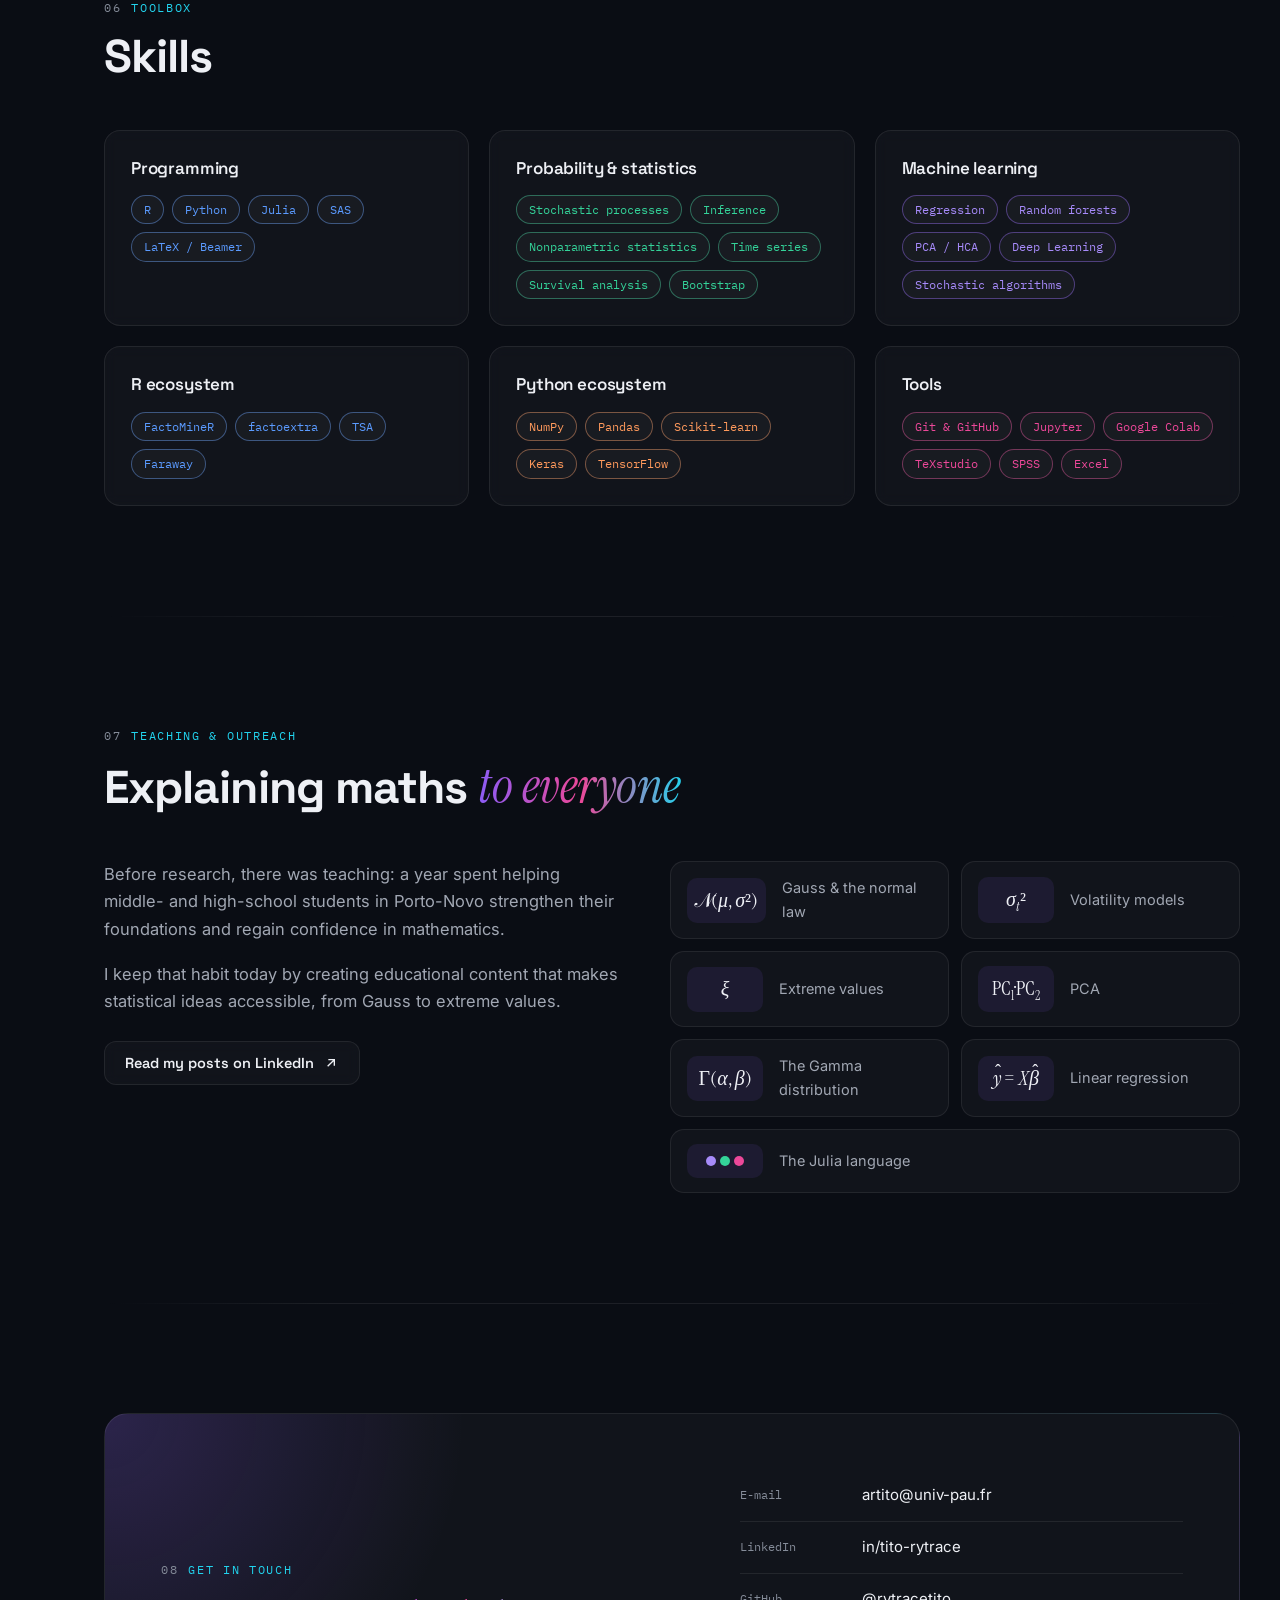
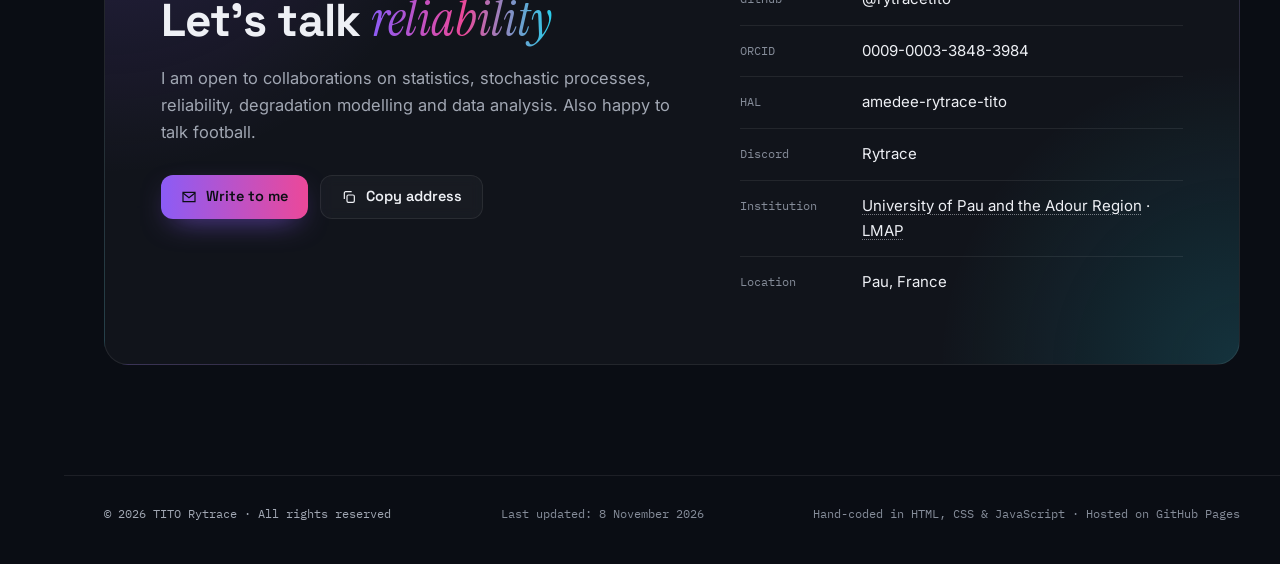
==== commit a9ce12dd: "Site personnel de TITO Rytrace" ====
--- a/index.html
+++ b/index.html
@@ -1,890 +1 @@
-<!DOCTYPE html>
-<html lang="fr" data-theme="dark">
-<head>
-  <meta charset="UTF-8">
-  <meta name="viewport" content="width=device-width, initial-scale=1.0">
-
-  <title>TITO Rytrace | Statistique, processus stochastiques & fiabilité</title>
-  <meta name="description"
-        content="TITO Rytrace (Amedée Rytrace TITO), doctorant au LMAP (Université de Pau) : tests d'adéquation pour les processus de dégradation et maintenance imparfaite.">
-  <meta name="author" content="TITO Rytrace">
-  <meta name="theme-color" content="#0a0d14">
-  <link rel="canonical" href="https://rytracetito.github.io/">
-
-  <!-- Aperçu lors du partage (LinkedIn, WhatsApp, X…) -->
-  <meta property="og:type" content="website">
-  <meta property="og:url" content="https://rytracetito.github.io/">
-  <meta property="og:title" content="TITO Rytrace | Statistique & fiabilité">
-  <meta property="og:description" content="Processus de dégradation, tests d'adéquation et maintenance imparfaite. Recherche, projets et simulateur interactif.">
-  <meta property="og:image" content="https://rytracetito.github.io/assets/og-image.jpg">
-  <meta property="og:image:width" content="1200">
-  <meta property="og:image:height" content="630">
-  <meta property="og:locale" content="fr_FR">
-  <meta property="og:locale:alternate" content="en_US">
-  <meta name="twitter:card" content="summary_large_image">
-
-  <link rel="icon" href="assets/favicon.svg" type="image/svg+xml">
-  <link rel="apple-touch-icon" href="assets/apple-touch-icon.png">
-
-  <!-- Thème et langue appliqués avant l'affichage (évite le flash) -->
-  <script>
-    (function () {
-      var d = document.documentElement;
-      d.classList.add('js');
-      try {
-        var t = localStorage.getItem('site-theme');
-        if (t) d.setAttribute('data-theme', t);
-        var l = localStorage.getItem('site-lang');
-        if (l) d.lang = l;
-      } catch (e) {}
-    })();
-  </script>
-
-  <link rel="preconnect" href="https://fonts.googleapis.com">
-  <link rel="preconnect" href="https://fonts.gstatic.com" crossorigin>
-  <link rel="preload" as="style" href="https://fonts.googleapis.com/css2?family=Space+Grotesk:wght@500;600;700&family=Inter:wght@400;500;600&family=IBM+Plex+Mono:wght@400;500&family=Instrument+Serif:ital@0;1&display=swap" onload="this.onload=null;this.rel='stylesheet'">
-  <noscript><link rel="stylesheet" href="https://fonts.googleapis.com/css2?family=Space+Grotesk:wght@500;600;700&family=Inter:wght@400;500;600&family=IBM+Plex+Mono:wght@400;500&family=Instrument+Serif:ital@0;1&display=swap"></noscript>
-  <link rel="stylesheet" href="style.css">
-
-  <script type="application/ld+json">
-  {
-    "@context": "https://schema.org",
-    "@type": "Person",
-    "name": "TITO Rytrace",
-    "alternateName": ["TITO Amedée Rytrace", "Amedée Rytrace TITO", "Tito Amedée", "Rytrace TITO", "Rytrace Tito", "Amedee Rytrace Tito", "Tito Amedee Rytrace"],
-    "givenName": "Amedée Rytrace",
-    "familyName": "TITO",
-    "url": "https://rytracetito.github.io/",
-    "image": "https://rytracetito.github.io/assets/photo.webp",
-    "jobTitle": "Doctorant en mathématiques appliquées",
-    "affiliation": {
-      "@type": "ResearchOrganization",
-      "name": "Laboratoire de Mathématiques et de leurs Applications de Pau (LMAP)",
-      "parentOrganization": {"@type": "CollegeOrUniversity", "name": "Université de Pau et des Pays de l'Adour"}
-    },
-    "email": "mailto:artito@univ-pau.fr",
-    "knowsAbout": ["Processus stochastiques", "Processus Gamma", "Processus de Wiener", "Tests d'adéquation", "Fiabilité", "Maintenance imparfaite", "Statistique"],
-    "alumniOf": [
-      {"@type": "CollegeOrUniversity", "name": "Université Paris Cité"},
-      {"@type": "CollegeOrUniversity", "name": "Institut de Mathématiques et de Sciences Physiques (IMSP)"},
-      {"@type": "CollegeOrUniversity", "name": "Université Nationale des Sciences, Technologies, Ingénierie et Mathématiques (UNSTIM)", "url": "https://www.unstim.bj/"}
-    ],
-    "identifier": {"@type": "PropertyValue", "propertyID": "ORCID", "value": "0009-0003-3848-3984"},
-    "sameAs": ["https://orcid.org/0009-0003-3848-3984", "https://cv.hal.science/amedee-rytrace-tito", "https://www.linkedin.com/in/tito-rytrace", "https://github.com/rytracetito", "https://discord.com/users/1419982212819849236"]
-  }
-  </script>
-</head>
-
-<body>
-
-  <a class="skip-link" href="#main" data-en="Skip to content">Aller au contenu</a>
-  <div class="progress" aria-hidden="true"><span></span></div>
-  <div class="bg-glow" aria-hidden="true"><span class="g1"></span><span class="g2"></span><span class="g3"></span></div>
-
-  <!-- =========================
-       BARRE LATÉRALE
-  ========================== -->
-  <aside class="rail" aria-label="Raccourcis">
-    <div class="rail-top">
-      <a href="#hero" aria-label="Accueil" data-tip="Accueil" data-en-tip="Home">
-        <svg viewBox="0 0 24 24" fill="none" stroke="currentColor" stroke-width="1.8" aria-hidden="true"><path d="M3 11l9-7 9 7"/><path d="M5 10v9a1 1 0 001 1h4v-6h4v6h4a1 1 0 001-1v-9"/></svg>
-      </a>
-      <div class="divider"></div>
-      <a href="https://github.com/rytracetito" target="_blank" rel="noopener noreferrer" aria-label="GitHub" data-tip="GitHub">
-        <svg viewBox="0 0 24 24" fill="currentColor" aria-hidden="true"><path d="M12 .5C5.65.5.5 5.65.5 12c0 5.08 3.29 9.39 7.86 10.91.57.1.78-.25.78-.55v-2.1c-3.2.7-3.88-1.35-3.88-1.35-.52-1.34-1.28-1.7-1.28-1.7-1.05-.72.08-.7.08-.7 1.16.08 1.77 1.19 1.77 1.19 1.03 1.77 2.7 1.26 3.36.96.1-.75.4-1.26.73-1.55-2.55-.29-5.23-1.28-5.23-5.68 0-1.26.45-2.28 1.19-3.09-.12-.29-.52-1.46.11-3.05 0 0 .97-.31 3.18 1.18a11.1 11.1 0 015.8 0c2.21-1.49 3.18-1.18 3.18-1.18.63 1.59.23 2.76.11 3.05.74.81 1.19 1.83 1.19 3.09 0 4.41-2.69 5.39-5.25 5.67.42.36.78 1.08.78 2.18v3.23c0 .3.21.66.79.55C20.21 21.39 23.5 17.08 23.5 12c0-6.35-5.15-11.5-11.5-11.5z"/></svg>
-      </a>
-      <a href="https://www.linkedin.com/in/tito-rytrace" target="_blank" rel="noopener noreferrer" aria-label="LinkedIn" data-tip="LinkedIn">
-        <svg viewBox="0 0 24 24" fill="currentColor" aria-hidden="true"><path d="M4.98 3.5a2.5 2.5 0 11-.02 5 2.5 2.5 0 01.02-5zM.5 8.98h4.96V23H.5V8.98zM8.7 8.98h4.76v1.92h.07c.66-1.25 2.28-2.57 4.7-2.57 5.03 0 5.96 3.31 5.96 7.62V23h-4.96v-6.29c0-1.5-.03-3.43-2.09-3.43-2.09 0-2.41 1.63-2.41 3.32V23H8.7V8.98z"/></svg>
-      </a>
-      <a href="mailto:artito@univ-pau.fr" aria-label="E-mail" data-tip="E-mail">
-        <svg viewBox="0 0 24 24" fill="none" stroke="currentColor" stroke-width="1.8" aria-hidden="true"><path d="M3 5h18v14H3z"/><path d="M3 6l9 7 9-7"/></svg>
-      </a>
-    </div>
-    <div class="rail-bottom">
-      <a href="cv.pdf" target="_blank" rel="noopener" aria-label="CV (PDF)" data-tip="CV (PDF)">
-        <svg viewBox="0 0 24 24" fill="none" stroke="currentColor" stroke-width="1.8" aria-hidden="true"><path d="M12 3v12"/><path d="M6 11l6 6 6-6"/><path d="M4 21h16"/></svg>
-      </a>
-    </div>
-  </aside>
-
-  <!-- =========================
-       NAVIGATION
-  ========================== -->
-  <header class="topnav">
-    <div class="nav-inner">
-      <a class="brand" href="#hero">T. RYTRACE</a>
-
-      <nav class="seclinks" id="menu" aria-label="Navigation principale">
-        <a href="#about" data-en="About">À propos</a>
-        <a href="#parcours" data-en="Background">Parcours</a>
-        <a href="#recherche" data-en="Research">Recherche</a>
-        <a href="#labo" data-en="Lab">Labo</a>
-        <a href="#projets" data-en="Projects">Projets</a>
-        <a href="#competences" data-en="Skills">Compétences</a>
-        <a href="#contact" data-en="Contact">Contact</a>
-        <div class="menu-extra">
-          <a href="https://github.com/rytracetito" target="_blank" rel="noopener noreferrer">GitHub</a>
-          <a href="https://www.linkedin.com/in/tito-rytrace" target="_blank" rel="noopener noreferrer">LinkedIn</a>
-          <a href="https://orcid.org/0009-0003-3848-3984" target="_blank" rel="noopener noreferrer me">ORCID</a>
-          <a href="https://cv.hal.science/amedee-rytrace-tito" target="_blank" rel="noopener noreferrer me">HAL</a>
-          <a href="https://discord.com/users/1419982212819849236" target="_blank" rel="noopener noreferrer me">Discord</a>
-          <a href="cv.pdf" target="_blank" rel="noopener">CV (PDF)</a>
-        </div>
-      </nav>
-
-      <div class="controls">
-        <div class="lang-toggle" role="group" aria-label="Langue / Language">
-          <button type="button" data-lang="fr" aria-label="Français">FR</button>
-          <button type="button" data-lang="en" aria-label="English">EN</button>
-        </div>
-        <button type="button" class="icon-btn theme-toggle" aria-label="Changer de thème" data-en-aria="Toggle theme">
-          <svg class="sun" viewBox="0 0 24 24" fill="none" stroke="currentColor" stroke-width="1.8" aria-hidden="true"><circle cx="12" cy="12" r="4"/><path d="M12 2v2M12 20v2M4.9 4.9l1.4 1.4M17.7 17.7l1.4 1.4M2 12h2M20 12h2M4.9 19.1l1.4-1.4M17.7 6.3l1.4-1.4"/></svg>
-          <svg class="moon" viewBox="0 0 24 24" fill="currentColor" aria-hidden="true"><path d="M21 12.8A9 9 0 1111.2 3a7 7 0 009.8 9.8z"/></svg>
-        </button>
-        <button type="button" class="icon-btn burger" aria-label="Ouvrir le menu" data-en-aria="Open menu" aria-expanded="false" aria-controls="menu">
-          <svg viewBox="0 0 24 24" fill="none" stroke="currentColor" stroke-width="1.8" stroke-linecap="round" aria-hidden="true"><path class="l1" d="M4 7h16"/><path class="l2" d="M4 12h16"/><path class="l3" d="M4 17h16"/></svg>
-        </button>
-      </div>
-    </div>
-  </header>
-
-  <main id="main">
-
-    <!-- =========================
-         HERO
-    ========================== -->
-    <section id="hero" class="hero">
-      <canvas class="hero-paths" aria-hidden="true"></canvas>
-      <div class="wrap hero-grid">
-        <div class="hero-text">
-          <span class="badge">
-            <span class="dot"></span>
-            <span data-en-html="PhD candidate · &lt;a class=&quot;org&quot; href=&quot;https://lma-umr5142.univ-pau.fr/&quot; target=&quot;_blank&quot; rel=&quot;noopener&quot;&gt;Laboratory of Mathematics and their Applications of Pau (LMAP)&lt;/a&gt;, &lt;a class=&quot;org&quot; href=&quot;https://www.univ-pau.fr/&quot; target=&quot;_blank&quot; rel=&quot;noopener&quot;&gt;University of Pau and the Adour Region (UPPA)&lt;/a&gt;">Doctorant · <a class="org" href="https://lma-umr5142.univ-pau.fr/" target="_blank" rel="noopener">Laboratoire de Mathématiques et de leurs Applications de Pau (LMAP)</a>, <a class="org" href="https://www.univ-pau.fr/" target="_blank" rel="noopener">Université de Pau et des Pays de l'Adour (UPPA)</a></span>
-          </span>
-
-          <h1 class="name">TITO <span class="name-last">Rytrace</span></h1>
-
-          <p class="tagline" data-en="Applied statistics • Stochastic processes • Reliability">
-            Statistique appliquée • Processus stochastiques • Fiabilité
-          </p>
-
-          <p class="typer" aria-hidden="true"><span class="typer-prompt">&gt;</span> <span class="typer-text"></span><span class="typer-caret"></span></p>
-
-          <p class="lede"
-             data-en="I develop probabilistic models and statistical methods to understand and analyse system degradation. My work combines stochastic processes, goodness-of-fit tests and data analysis, with one goal: connecting mathematical theory to real-world reliability applications.">
-            Je développe des modèles probabilistes et des méthodes statistiques pour comprendre et analyser la dégradation des systèmes. Mon travail combine processus stochastiques, tests d'adéquation et analyse de données, avec un objectif : relier la théorie mathématique aux applications réelles en fiabilité.
-          </p>
-
-          <div class="cta-row">
-            <a class="btn btn-primary" href="#recherche">
-              <span data-en="Explore my research">Découvrir mes travaux</span>
-              <svg viewBox="0 0 24 24" fill="none" stroke="currentColor" stroke-width="2" aria-hidden="true"><path d="M5 12h14M13 5l7 7-7 7"/></svg>
-            </a>
-            <a class="btn btn-ghost" href="#labo">
-              <svg viewBox="0 0 24 24" fill="none" stroke="currentColor" stroke-width="1.8" aria-hidden="true"><path d="M9 3h6M10 3v6L4.5 18.5A2 2 0 006.2 21.5h11.6a2 2 0 001.7-3L14 9V3"/><path d="M7 15h10"/></svg>
-              <span data-en="Try the simulator">Tester le simulateur</span>
-            </a>
-            <a class="btn btn-ghost" href="cv.pdf" target="_blank" rel="noopener">
-              <svg viewBox="0 0 24 24" fill="none" stroke="currentColor" stroke-width="1.8" aria-hidden="true"><path d="M12 3v12"/><path d="M6 11l6 6 6-6"/><path d="M4 21h16"/></svg>
-              <span>CV</span>
-            </a>
-          </div>
-        </div>
-
-        <div class="orbit-wrap" aria-hidden="true">
-          <div class="orbit-ring r1"></div>
-          <div class="orbit-ring r2"><div class="ring-dot"></div></div>
-          <div class="orbit-ring r3"></div>
-          <div class="avatar-ring">
-            <div class="avatar-circle">
-              <span class="monogram">TR</span>
-              <img src="assets/photo-400.webp" srcset="assets/photo-400.webp 400w, assets/photo-640.webp 640w, assets/photo.webp 800w" sizes="320px" alt="TITO Rytrace" width="800" height="800" loading="eager" fetchpriority="high" decoding="async" onerror="this.remove()">
-            </div>
-          </div>
-
-          <div class="orbit-badge b1" data-name="Python">
-            <svg viewBox="0 0 24 24" width="62%" height="62%"><path d="M12 2c-2.4 0-4 .5-4 2.6v2.2h4.2v.6H6.2C4.1 7.4 2.5 8.7 2.5 12s1.6 4.6 3.7 4.6h1.3v-2.4c0-2.2 1.9-4 4.2-4h3.6c1.9 0 3.4-1.5 3.4-3.4V4.6C18.7 2.5 16.2 2 12 2z" fill="#5b9bff"/><path d="M12 22c2.4 0 4-.5 4-2.6v-2.2h-4.2v-.6h5.9c2.1 0 3.7-1.3 3.7-4.6s-1.6-4.6-3.7-4.6h-1.3v2.4c0 2.2-1.9 4-4.2 4H8.7C6.8 13.8 5.3 15.3 5.3 17.2v2.2c0 2.1 2.5 2.6 6.7 2.6z" fill="#ffd85c"/><circle cx="9.6" cy="4.9" r=".8" fill="#0b0e14"/><circle cx="14.4" cy="19" r=".8" fill="#0b0e14"/></svg>
-          </div>
-          <div class="orbit-badge b2" data-name="R">
-            <svg viewBox="0 0 24 24" width="60%" height="60%"><circle cx="12" cy="12" r="11" fill="none" stroke="#5b9bff" stroke-width="1.4"/><text x="12" y="17" text-anchor="middle" font-family="Space Grotesk, sans-serif" font-weight="700" font-size="13" fill="#5b9bff">R</text></svg>
-          </div>
-          <div class="orbit-badge b3" data-name="Julia">
-            <svg viewBox="0 0 24 24" width="58%" height="58%"><circle cx="12" cy="5.5" r="3.4" fill="#a78bfa"/><circle cx="5.5" cy="17" r="3.4" fill="#34d399"/><circle cx="18.5" cy="17" r="3.4" fill="#ec4899"/></svg>
-          </div>
-          <div class="orbit-badge b4" data-name="Git">
-            <svg viewBox="0 0 24 24" width="58%" height="58%" fill="none" stroke="#ff9a5c" stroke-width="1.8" stroke-linecap="round"><circle cx="6" cy="6" r="2.2" fill="#ff9a5c" stroke="none"/><circle cx="6" cy="18" r="2.2" fill="#ff9a5c" stroke="none"/><circle cx="17" cy="12" r="2.2" fill="#ff9a5c" stroke="none"/><path d="M6 8.2V15.8"/><path d="M6 10c0 3 4 3 8 3s3-1 3-1"/></svg>
-          </div>
-          <div class="orbit-badge b5" data-name="SAS">
-            <svg viewBox="0 0 40 20" width="72%" height="34%"><text x="0" y="16" font-family="Space Grotesk, sans-serif" font-weight="700" font-size="16" fill="#22d3ee">SAS</text></svg>
-          </div>
-          <div class="orbit-badge b6" data-name="GitHub">
-            <svg viewBox="0 0 24 24" width="56%" height="56%" fill="currentColor"><path d="M12 .5C5.65.5.5 5.65.5 12c0 5.08 3.29 9.39 7.86 10.91.57.1.78-.25.78-.55v-2.1c-3.2.7-3.88-1.35-3.88-1.35-.52-1.34-1.28-1.7-1.28-1.7-1.05-.72.08-.7.08-.7 1.16.08 1.77 1.19 1.77 1.19 1.03 1.77 2.7 1.26 3.36.96.1-.75.4-1.26.73-1.55-2.55-.29-5.23-1.28-5.23-5.68 0-1.26.45-2.28 1.19-3.09-.12-.29-.52-1.46.11-3.05 0 0 .97-.31 3.18 1.18a11.1 11.1 0 015.8 0c2.21-1.49 3.18-1.18 3.18-1.18.63 1.59.23 2.76.11 3.05.74.81 1.19 1.83 1.19 3.09 0 4.41-2.69 5.39-5.25 5.67.42.36.78 1.08.78 2.18v3.23c0 .3.21.66.79.55C20.21 21.39 23.5 17.08 23.5 12c0-6.35-5.15-11.5-11.5-11.5z"/></svg>
-          </div>
-          <div class="orbit-badge b7" data-name="LaTeX">
-            <svg viewBox="0 0 40 24" width="70%" height="42%" fill="currentColor"><text x="0" y="18" font-family="Georgia, serif" font-weight="700" font-size="17">T</text><text x="11" y="12" font-family="Georgia, serif" font-weight="700" font-size="12">E</text><text x="20" y="18" font-family="Georgia, serif" font-weight="700" font-size="17">X</text></svg>
-          </div>
-        </div>
-      </div>
-
-      <div class="wrap">
-        <div class="figures">
-          <div class="figure">
-            <span class="fig-num"><span data-count="7">7</span>+</span>
-            <span class="fig-label" data-en="years of university mathematics">années de mathématiques à l'université</span>
-          </div>
-          <div class="figure">
-            <span class="fig-num"><span data-count="3">3</span></span>
-            <span class="fig-label" data-en="countries: Benin, Togo, France">pays : Bénin, Togo, France</span>
-          </div>
-          <div class="figure">
-            <span class="fig-num"><span data-count="4">4</span></span>
-            <span class="fig-label" data-en="languages: R, Python, Julia, SAS">langages : R, Python, Julia, SAS</span>
-          </div>
-          <div class="figure">
-            <span class="fig-num"><span data-count="15">15</span></span>
-            <span class="fig-label" data-en="GaAs lasers studied on real data">lasers GaAs étudiés sur données réelles</span>
-          </div>
-        </div>
-      </div>
-    </section>
-
-    <!-- =========================
-         À PROPOS
-    ========================== -->
-    <section id="about">
-      <div class="wrap">
-        <header class="section-head">
-          <p class="eyebrow"><span class="num">01</span> <span data-en="Profile">Profil</span></p>
-          <h2 class="section-title" data-en-html="From mathematics <em>to applications</em>">Des mathématiques <em>vers les applications</em></h2>
-        </header>
-
-        <div class="about-grid">
-          <div class="about-text">
-            <p data-en-html="I hold a Bachelor&#x27;s degree in Mathematics and Computer Science from the &lt;a class=&quot;org&quot; href=&quot;https://fast.unstim.bj/&quot; target=&quot;_blank&quot; rel=&quot;noopener&quot;&gt;Faculty of Science and Technology (FAST) in Natitingou&lt;/a&gt; (&lt;a class=&quot;org&quot; href=&quot;https://www.unstim.bj/&quot; target=&quot;_blank&quot; rel=&quot;noopener&quot;&gt;National University of Sciences, Technologies, Engineering and Mathematics, UNSTIM&lt;/a&gt;) and a Master&#x27;s degree in Probability and Statistics from the &lt;a class=&quot;org&quot; href=&quot;https://www.imsp-uac.org/&quot; target=&quot;_blank&quot; rel=&quot;noopener&quot;&gt;Institute of Mathematics and Physical Sciences (IMSP)&lt;/a&gt; in Benin, obtained with highest honours as top of the class. I then pursued my studies in &lt;a class=&quot;org&quot; href=&quot;https://math-info.u-paris.fr/master-mathematiques-et-applications/specialite-ingenierie-mathematique-et-biostatistique/&quot; target=&quot;_blank&quot; rel=&quot;noopener&quot;&gt;Mathematical Engineering and Biostatistics&lt;/a&gt; at &lt;a class=&quot;org&quot; href=&quot;https://u-paris.fr/&quot; target=&quot;_blank&quot; rel=&quot;noopener&quot;&gt;Université Paris Cité&lt;/a&gt; thanks to the &lt;a class=&quot;org&quot; href=&quot;https://u-paris.fr/retour-sur-ledition-2025-de-la-soiree-daccueil-des-laureates-et-laureats-des-bourses-de-mobilite-smarts-up/&quot; target=&quot;_blank&quot; rel=&quot;noopener&quot;&gt;SMART-UP excellence scholarship&lt;/a&gt;, where I graduated joint top of my class with highest honours.">Titulaire d'une Licence en Mathématiques et Informatique de la <a class="org" href="https://fast.unstim.bj/" target="_blank" rel="noopener">Faculté des Sciences et Techniques (FAST) de Natitingou</a> (<a class="org" href="https://www.unstim.bj/" target="_blank" rel="noopener">Université Nationale des Sciences, Technologies, Ingénierie et Mathématiques, UNSTIM</a>) et d'un Master en Probabilités et Statistique de l'<a class="org" href="https://www.imsp-uac.org/" target="_blank" rel="noopener">Institut de Mathématiques et de Sciences Physiques (IMSP)</a> du Bénin, obtenu avec la mention Très bien et en tant que major de promotion, j'ai poursuivi mes études en <a class="org" href="https://math-info.u-paris.fr/master-mathematiques-et-applications/specialite-ingenierie-mathematique-et-biostatistique/" target="_blank" rel="noopener">Ingénierie Mathématique et Biostatistique</a> à l'<a class="org" href="https://u-paris.fr/" target="_blank" rel="noopener">Université Paris Cité</a> grâce à la <a class="org" href="https://u-paris.fr/retour-sur-ledition-2025-de-la-soiree-daccueil-des-laureates-et-laureats-des-bourses-de-mobilite-smarts-up/" target="_blank" rel="noopener">bourse d’excellence SMART-UP</a>. J'y ai terminé co-major de promotion, avec la mention Très bien.</p>
-            <p data-en-html="I completed my MSc internship at the &lt;a class=&quot;org&quot; href=&quot;https://lma-umr5142.univ-pau.fr/&quot; target=&quot;_blank&quot; rel=&quot;noopener&quot;&gt;LMAP&lt;/a&gt; and, since October 2026, I have been pursuing a PhD at the &lt;a class=&quot;org&quot; href=&quot;https://lma-umr5142.univ-pau.fr/&quot; target=&quot;_blank&quot; rel=&quot;noopener&quot;&gt;LMAP&lt;/a&gt;, co-supervised with the &lt;a class=&quot;org&quot; href=&quot;https://www-ljk.imag.fr/&quot; target=&quot;_blank&quot; rel=&quot;noopener&quot;&gt;Laboratoire Jean Kuntzmann (LJK)&lt;/a&gt; at &lt;a class=&quot;org&quot; href=&quot;https://www.univ-grenoble-alpes.fr/&quot; target=&quot;_blank&quot; rel=&quot;noopener&quot;&gt;Université Grenoble Alpes&lt;/a&gt;, as part of the &lt;a class=&quot;org&quot; href=&quot;https://padawan.imag.fr/&quot; target=&quot;_blank&quot; rel=&quot;noopener&quot;&gt;ANR PADAWAN&lt;/a&gt; project. I am particularly interested in stochastic models, statistical inference and the methods that allow a theoretical model to be confronted with observed data: when is a model good enough to predict a failure?">J'ai effectué mon stage de M2 au <a class="org" href="https://lma-umr5142.univ-pau.fr/" target="_blank" rel="noopener">LMAP</a> et, depuis octobre 2026, je poursuis en thèse au <a class="org" href="https://lma-umr5142.univ-pau.fr/" target="_blank" rel="noopener">LMAP</a>, co-encadrée avec le <a class="org" href="https://www-ljk.imag.fr/" target="_blank" rel="noopener">Laboratoire Jean Kuntzmann (LJK)</a> de l'<a class="org" href="https://www.univ-grenoble-alpes.fr/" target="_blank" rel="noopener">Université Grenoble Alpes</a>, dans le cadre du projet <a class="org" href="https://padawan.imag.fr/" target="_blank" rel="noopener">ANR PADAWAN</a>. Je m'intéresse particulièrement aux modèles stochastiques, à l'inférence statistique et aux méthodes permettant de confronter un modèle théorique aux données observées : quand un modèle est-il assez bon pour prédire une panne ?</p>
-
-            <blockquote class="mission">
-              <span class="mission-label" data-en="Research goal">Objectif scientifique</span>
-              <span data-en="Develop reliable, reproducible and useful statistical methods for degradation analysis and system maintenance.">Développer des méthodes statistiques fiables, reproductibles et utiles pour l'analyse de la dégradation et la maintenance des systèmes.</span>
-            </blockquote>
-
-            <div class="tag-row">
-              <span class="tag" data-en="Probability">Probabilités</span>
-              <span class="tag" data-en="Statistics">Statistique</span>
-              <span class="tag" data-en="Reliability">Fiabilité</span>
-              <span class="tag">Data Science</span>
-            </div>
-          </div>
-
-          <aside class="card facts" aria-label="En bref">
-            <h3 data-en="At a glance">En bref</h3>
-            <ul>
-              <li>
-                <svg viewBox="0 0 24 24" fill="none" stroke="currentColor" stroke-width="1.7" aria-hidden="true"><path d="M2 9l10-5 10 5-10 5z"/><path d="M6 11v5c0 1.5 2.7 3 6 3s6-1.5 6-3v-5"/><path d="M22 9v6"/></svg>
-                <span data-en-html="PhD candidate at &lt;a class=&quot;org&quot; href=&quot;https://lma-umr5142.univ-pau.fr/&quot; target=&quot;_blank&quot; rel=&quot;noopener&quot;&gt;LMAP&lt;/a&gt; · &lt;a class=&quot;org&quot; href=&quot;https://www.univ-pau.fr/&quot; target=&quot;_blank&quot; rel=&quot;noopener&quot;&gt;University of Pau&lt;/a&gt;">Doctorant au <a class="org" href="https://lma-umr5142.univ-pau.fr/" target="_blank" rel="noopener">LMAP</a> · <a class="org" href="https://www.univ-pau.fr/" target="_blank" rel="noopener">Université de Pau</a></span>
-              </li>
-              <li>
-                <svg viewBox="0 0 24 24" fill="none" stroke="currentColor" stroke-width="1.7" aria-hidden="true"><path d="M12 21s-7-6.2-7-11.5a7 7 0 1114 0C19 14.8 12 21 12 21z"/><circle cx="12" cy="9.5" r="2.5"/></svg>
-                <span>Pau, France</span>
-              </li>
-              <li>
-                <svg viewBox="0 0 24 24" fill="none" stroke="currentColor" stroke-width="1.7" aria-hidden="true"><circle cx="12" cy="12" r="9"/><path d="M3 12h18M12 3c2.5 2.7 3.8 5.7 3.8 9s-1.3 6.3-3.8 9c-2.5-2.7-3.8-5.7-3.8-9S9.5 5.7 12 3z"/></svg>
-                <span class="lang-lines">
-                  <span class="lang-line"><span data-en="French">Français</span> <span class="meter" aria-hidden="true"><i class="on"></i><i class="on"></i><i class="on"></i><i class="on"></i><i class="on"></i></span> <span class="level" data-en="native">natif</span></span>
-                  <span class="lang-line"><span data-en="English">Anglais</span> <span class="meter" aria-hidden="true"><i class="on"></i><i class="on"></i><i class="on"></i><i></i><i></i></span> <span class="level" data-en="intermediate">intermédiaire</span></span>
-                </span>
-              </li>
-              <li>
-                <svg viewBox="0 0 24 24" fill="none" stroke="currentColor" stroke-width="1.7" aria-hidden="true"><circle cx="12" cy="12" r="9"/><path d="M12 7.5l4 2.9-1.5 4.6h-5L8 10.4z"/><path d="M12 7.5V3.2M16 10.4l4.2-1.3M14.5 15l2.6 3.6M9.5 15l-2.6 3.6M8 10.4L3.8 9.1"/></svg>
-                <span data-en="Off the clock: football and reading">En dehors des maths : football et lecture</span>
-              </li>
-            </ul>
-          </aside>
-        </div>
-        <div class="about-extra">
-          <article class="card news">
-            <h3 class="card-head"><svg viewBox="0 0 24 24" fill="none" stroke="currentColor" stroke-width="1.7" aria-hidden="true"><path d="M4 5h13v14H6a2 2 0 01-2-2z"/><path d="M17 8h3v9a2 2 0 01-2 2"/><path d="M8 9h5M8 13h5"/></svg><span data-en="News">Actualités</span></h3>
-            <ol class="news-list">
-                <li><time data-en="Oct. 2026">Oct. 2026</time><span data-en-html="Start of my PhD at the &lt;a class=&quot;org&quot; href=&quot;https://lma-umr5142.univ-pau.fr/&quot; target=&quot;_blank&quot; rel=&quot;noopener&quot;&gt;LMAP&lt;/a&gt;, co-supervised with the &lt;a class=&quot;org&quot; href=&quot;https://www-ljk.imag.fr/&quot; target=&quot;_blank&quot; rel=&quot;noopener&quot;&gt;LJK&lt;/a&gt;, as part of the &lt;a class=&quot;org&quot; href=&quot;https://padawan.imag.fr/&quot; target=&quot;_blank&quot; rel=&quot;noopener&quot;&gt;ANR PADAWAN&lt;/a&gt; project.">Début de ma thèse au <a class="org" href="https://lma-umr5142.univ-pau.fr/" target="_blank" rel="noopener">LMAP</a>, co-encadrée avec le <a class="org" href="https://www-ljk.imag.fr/" target="_blank" rel="noopener">LJK</a>, dans le cadre du projet <a class="org" href="https://padawan.imag.fr/" target="_blank" rel="noopener">ANR PADAWAN</a>.</span></li>
-                <li><time data-en="Sep. 2026">Sept. 2026</time><span data-en-html="Launch of this website, with an &lt;a href=&quot;#labo&quot;&gt;interactive simulator&lt;/a&gt; of degradation processes.">Mise en ligne de ce site, avec un <a href="#labo">simulateur interactif</a> de processus de dégradation.</span></li>
-                <li><time data-en="Sep. 2026">Sept. 2026</time><span data-en-html="Graduated from the MSc in &lt;a class=&quot;org&quot; href=&quot;https://math-info.u-paris.fr/master-mathematiques-et-applications/specialite-ingenierie-mathematique-et-biostatistique/&quot; target=&quot;_blank&quot; rel=&quot;noopener&quot;&gt;Mathematical Engineering and Biostatistics&lt;/a&gt; at &lt;a class=&quot;org&quot; href=&quot;https://u-paris.fr/&quot; target=&quot;_blank&quot; rel=&quot;noopener&quot;&gt;Université Paris Cité&lt;/a&gt;: joint top of the class, highest honours.">Diplômé du Master 2 <a class="org" href="https://math-info.u-paris.fr/master-mathematiques-et-applications/specialite-ingenierie-mathematique-et-biostatistique/" target="_blank" rel="noopener">Ingénierie Mathématique et Biostatistique</a> de l'<a class="org" href="https://u-paris.fr/" target="_blank" rel="noopener">Université Paris Cité</a> : co-major de promotion, mention Très bien.</span></li>
-                <li><time data-en="Jul. 2026">Juil. 2026</time><span data-en-html="End of my research internship at the &lt;a class=&quot;org&quot; href=&quot;https://lma-umr5142.univ-pau.fr/&quot; target=&quot;_blank&quot; rel=&quot;noopener&quot;&gt;LMAP&lt;/a&gt; on goodness-of-fit tests for Gamma and Wiener processes.">Fin de mon stage de recherche au <a class="org" href="https://lma-umr5142.univ-pau.fr/" target="_blank" rel="noopener">LMAP</a> sur les tests d'adéquation pour les processus Gamma et Wiener.</span></li>
-                <li><time data-en="Jun. 2026">Juin 2026</time><span data-en-html="Presented my internship work at the &lt;a class=&quot;org&quot; href=&quot;https://www.sfds.asso.fr/fr/fiabilite_et_incertitudes/493-actualites/&quot; target=&quot;_blank&quot; rel=&quot;noopener&quot;&gt;PADAWAN Workshop&lt;/a&gt; “Modelling, Degradation, Maintenance Optimisation”, &lt;a class=&quot;org&quot; href=&quot;https://www.math.u-bordeaux.fr/&quot; target=&quot;_blank&quot; rel=&quot;noopener&quot;&gt;IMB&lt;/a&gt;, Bordeaux.">Présentation de mes travaux de stage au <a class="org" href="https://www.sfds.asso.fr/fr/fiabilite_et_incertitudes/493-actualites/" target="_blank" rel="noopener">PADAWAN Workshop</a> « Modélisation, Dégradation, Optimisation de la maintenance », <a class="org" href="https://www.math.u-bordeaux.fr/" target="_blank" rel="noopener">IMB</a>, Bordeaux.</span></li>
-                <li><time data-en="Sep. 2025">Sept. 2025</time><span data-en-html="Awarded the &lt;a class=&quot;org&quot; href=&quot;https://u-paris.fr/retour-sur-ledition-2025-de-la-soiree-daccueil-des-laureates-et-laureats-des-bourses-de-mobilite-smarts-up/&quot; target=&quot;_blank&quot; rel=&quot;noopener&quot;&gt;SMART-UP excellence scholarship&lt;/a&gt; by Université Paris Cité.">Lauréat de la <a class="org" href="https://u-paris.fr/retour-sur-ledition-2025-de-la-soiree-daccueil-des-laureates-et-laureats-des-bourses-de-mobilite-smarts-up/" target="_blank" rel="noopener">bourse d’excellence SMART-UP</a> de l'Université Paris Cité.</span></li>
-            </ol>
-          </article>
-          <article class="card awards">
-            <h3 class="card-head"><svg viewBox="0 0 24 24" fill="none" stroke="currentColor" stroke-width="1.7" aria-hidden="true"><circle cx="12" cy="9" r="6"/><path d="M8.5 14.2L7 22l5-3 5 3-1.5-7.8"/></svg><span data-en="Distinctions">Distinctions</span></h3>
-            <ul class="award-list">
-                <li><svg viewBox="0 0 24 24" fill="none" stroke="currentColor" stroke-width="1.7" aria-hidden="true"><circle cx="12" cy="9" r="6"/><path d="M8.5 14.2L7 22l5-3 5 3-1.5-7.8"/></svg><span class="award-body"><span class="award-title" data-en="Joint top of the class, highest honours">Co-major de promotion, mention Très bien</span><span class="award-meta" data-en-html="MSc &lt;a class=&quot;org&quot; href=&quot;https://math-info.u-paris.fr/master-mathematiques-et-applications/specialite-ingenierie-mathematique-et-biostatistique/&quot; target=&quot;_blank&quot; rel=&quot;noopener&quot;&gt;Mathematical Engineering and Biostatistics&lt;/a&gt;, &lt;a class=&quot;org&quot; href=&quot;https://u-paris.fr/&quot; target=&quot;_blank&quot; rel=&quot;noopener&quot;&gt;Université Paris Cité&lt;/a&gt;, 2026">Master 2 <a class="org" href="https://math-info.u-paris.fr/master-mathematiques-et-applications/specialite-ingenierie-mathematique-et-biostatistique/" target="_blank" rel="noopener">Ingénierie Mathématique et Biostatistique</a>, <a class="org" href="https://u-paris.fr/" target="_blank" rel="noopener">Université Paris Cité</a>, 2026</span></span></li>
-                <li><svg viewBox="0 0 24 24" fill="none" stroke="currentColor" stroke-width="1.7" aria-hidden="true"><circle cx="12" cy="9" r="6"/><path d="M8.5 14.2L7 22l5-3 5 3-1.5-7.8"/></svg><span class="award-body"><span class="award-title" data-en="Top of the class, highest honours">Major de promotion, mention Très bien</span><span class="award-meta" data-en-html="MSc Probability and Statistics, &lt;a class=&quot;org&quot; href=&quot;https://www.imsp-uac.org/&quot; target=&quot;_blank&quot; rel=&quot;noopener&quot;&gt;IMSP&lt;/a&gt;, Benin, 2025: top of the programme and top of the entire IMSP Master’s cohort">Master Probabilités et Statistique, <a class="org" href="https://www.imsp-uac.org/" target="_blank" rel="noopener">IMSP</a>, Bénin, 2025 : major de la spécialité et major de l’ensemble de la promotion de Master de l’IMSP</span></span></li>
-                <li><svg viewBox="0 0 24 24" fill="none" stroke="currentColor" stroke-width="1.7" aria-hidden="true"><circle cx="12" cy="9" r="6"/><path d="M8.5 14.2L7 22l5-3 5 3-1.5-7.8"/></svg><span class="award-body"><span class="award-title" data-en="SMART-UP excellence scholarship">Bourse d’excellence SMART-UP</span><span class="award-meta" data-en-html="&lt;a class=&quot;org&quot; href=&quot;https://u-paris.fr/&quot; target=&quot;_blank&quot; rel=&quot;noopener&quot;&gt;Université Paris Cité&lt;/a&gt;, 2025 · &lt;a class=&quot;org&quot; href=&quot;https://u-paris.fr/retour-sur-ledition-2025-de-la-soiree-daccueil-des-laureates-et-laureats-des-bourses-de-mobilite-smarts-up/&quot; target=&quot;_blank&quot; rel=&quot;noopener&quot;&gt;Université Paris Cité article&lt;/a&gt;"><a class="org" href="https://u-paris.fr/" target="_blank" rel="noopener">Université Paris Cité</a>, 2025 · <a class="org" href="https://u-paris.fr/retour-sur-ledition-2025-de-la-soiree-daccueil-des-laureates-et-laureats-des-bourses-de-mobilite-smarts-up/" target="_blank" rel="noopener">article de l'Université Paris Cité</a></span></span></li>
-                <li><svg viewBox="0 0 24 24" fill="none" stroke="currentColor" stroke-width="1.7" aria-hidden="true"><circle cx="12" cy="9" r="6"/><path d="M8.5 14.2L7 22l5-3 5 3-1.5-7.8"/></svg><span class="award-body"><span class="award-title" data-en="EUR PNGS-M&amp;CS excellence scholarship">Bourse d’excellence EUR PNGS-M&amp;CS</span><span class="award-meta" data-en-html="&lt;a class=&quot;org&quot; href=&quot;https://eur.univ-paris13.fr/&quot; target=&quot;_blank&quot; rel=&quot;noopener&quot;&gt;EUR Paris Nord Graduate School in Mathematics &amp;amp; Computer Science&lt;/a&gt;, &lt;a class=&quot;org&quot; href=&quot;https://www.univ-spn.fr/&quot; target=&quot;_blank&quot; rel=&quot;noopener&quot;&gt;Université Sorbonne Paris Nord&lt;/a&gt;, 2025"><a class="org" href="https://eur.univ-paris13.fr/" target="_blank" rel="noopener">EUR Paris Nord Graduate School in Mathematics &amp; Computer Science</a>, <a class="org" href="https://www.univ-spn.fr/" target="_blank" rel="noopener">Université Sorbonne Paris Nord</a>, 2025</span></span></li>
-                <li><svg viewBox="0 0 24 24" fill="none" stroke="currentColor" stroke-width="1.7" aria-hidden="true"><circle cx="12" cy="9" r="6"/><path d="M8.5 14.2L7 22l5-3 5 3-1.5-7.8"/></svg><span class="award-body"><span class="award-title" data-en="Belt and Road Initiative Excellence Award">Prix d’excellence de la Ceinture et de la Route de la Soie</span><span class="award-meta" data-en-html="3rd edition, Government of Benin and Embassy of China, December 2021: top three students of each public institution (admitted to 3rd year) · &lt;a class=&quot;org&quot; href=&quot;https://www.gouv.bj/article/2532/prix-excellence-ceinture-route-soie-gouvernement-benin-chine-priment-soixante-etudiants/&quot; target=&quot;_blank&quot; rel=&quot;noopener&quot;&gt;Government of Benin article&lt;/a&gt;">3<sup>e</sup> édition, Gouvernement du Bénin et Ambassade de Chine, décembre 2021 : trois meilleurs étudiants de chaque établissement public (admis en 3<sup>e</sup> année) · <a class="org" href="https://www.gouv.bj/article/2532/prix-excellence-ceinture-route-soie-gouvernement-benin-chine-priment-soixante-etudiants/" target="_blank" rel="noopener">article du Gouvernement du Bénin</a></span></span></li>
-            </ul>
-          </article>
-        </div>
-      </div>
-    </section>
-
-    <!-- =========================
-         PARCOURS
-    ========================== -->
-    <section id="parcours">
-      <div class="wrap">
-        <header class="section-head">
-          <p class="eyebrow"><span class="num">02</span> <span data-en="Experience &amp; education">Expérience &amp; formation</span></p>
-          <h2 class="section-title" data-en-html="From Benin <em>to France</em>">Du Bénin <em>en France</em></h2>
-        </header>
-
-        <div class="path-grid">
-          <div>
-            <h3 class="col-title">
-              <svg viewBox="0 0 24 24" fill="none" stroke="currentColor" stroke-width="1.7" aria-hidden="true"><rect x="3" y="7" width="18" height="13" rx="2"/><path d="M8 7V5a2 2 0 012-2h4a2 2 0 012 2v2M3 13h18"/></svg>
-              <span data-en="Experience">Expérience</span>
-            </h3>
-            <div class="timeline">
-              <div class="tl-item">
-                <span class="when" data-en-html="Mar. – Jul. 2026 · &lt;a class=&quot;org&quot; href=&quot;https://lma-umr5142.univ-pau.fr/&quot; target=&quot;_blank&quot; rel=&quot;noopener&quot;&gt;LMAP&lt;/a&gt; · Pau, France">Mars – juillet 2026 · <a class="org" href="https://lma-umr5142.univ-pau.fr/" target="_blank" rel="noopener">LMAP</a> · Pau, France</span>
-                <h4 data-en="MSc research intern · Stochastic processes &amp; reliability">Stage de recherche (M2) · Processus stochastiques &amp; fiabilité</h4>
-                <p data-en-html="&lt;strong&gt;Topic:&lt;/strong&gt; goodness-of-fit tests for homogeneous Gamma and Wiener processes.">
-                  <strong>Sujet :</strong> tests d'adéquation pour les processus Gamma et de Wiener homogènes.
-                </p>
-                <ul>
-                  <li data-en="Studied and implemented goodness-of-fit tests for homogeneous Gamma and Wiener processes.">Étude et implémentation de tests d'adéquation pour les processus Gamma et Wiener homogènes.</li>
-                  <li data-en="Parametric bootstrap and nonparametric techniques for degradation-data analysis.">Bootstrap paramétrique et techniques non paramétriques pour l'analyse de données de dégradation.</li>
-                  <li data-en-html="Presented the work at the &lt;a class=&quot;org&quot; href=&quot;https://www.sfds.asso.fr/fr/fiabilite_et_incertitudes/493-actualites/&quot; target=&quot;_blank&quot; rel=&quot;noopener&quot;&gt;PADAWAN Workshop&lt;/a&gt;, &lt;a class=&quot;org&quot; href=&quot;https://www.math.u-bordeaux.fr/&quot; target=&quot;_blank&quot; rel=&quot;noopener&quot;&gt;IMB&lt;/a&gt;, Bordeaux, 25 June 2026.">Présentation des travaux au <a class="org" href="https://www.sfds.asso.fr/fr/fiabilite_et_incertitudes/493-actualites/" target="_blank" rel="noopener">PADAWAN Workshop</a>, <a class="org" href="https://www.math.u-bordeaux.fr/" target="_blank" rel="noopener">IMB</a>, Bordeaux, 25 juin 2026.</li>
-                </ul>
-                <p class="supervisors" data-en-html="&lt;strong&gt;Supervisors:&lt;/strong&gt; &lt;a class=&quot;org&quot; href=&quot;https://lma-umr5142.univ-pau.fr/fr/organisation/membres/cv_-cparoiss-fr.html&quot; target=&quot;_blank&quot; rel=&quot;noopener&quot;&gt;Christian Paroissin&lt;/a&gt;, Associate Professor with habilitation (HDR) (&lt;a class=&quot;org&quot; href=&quot;https://lma-umr5142.univ-pau.fr/&quot; target=&quot;_blank&quot; rel=&quot;noopener&quot;&gt;LMAP&lt;/a&gt;, &lt;a class=&quot;org&quot; href=&quot;https://www.univ-pau.fr/&quot; target=&quot;_blank&quot; rel=&quot;noopener&quot;&gt;UPPA&lt;/a&gt;) and &lt;a class=&quot;org&quot; href=&quot;https://membres-ljk.imag.fr/Olivier.Gaudoin/&quot; target=&quot;_blank&quot; rel=&quot;noopener&quot;&gt;Olivier Gaudoin&lt;/a&gt;, Full Professor at Grenoble INP, Ensimag (&lt;a class=&quot;org&quot; href=&quot;https://www-ljk.imag.fr/&quot; target=&quot;_blank&quot; rel=&quot;noopener&quot;&gt;LJK&lt;/a&gt;, &lt;a class=&quot;org&quot; href=&quot;https://www.univ-grenoble-alpes.fr/&quot; target=&quot;_blank&quot; rel=&quot;noopener&quot;&gt;Université Grenoble Alpes&lt;/a&gt;)."><strong>Encadrants :</strong> <a class="org" href="https://lma-umr5142.univ-pau.fr/fr/organisation/membres/cv_-cparoiss-fr.html" target="_blank" rel="noopener">Christian Paroissin</a>, maître de conférences HDR (<a class="org" href="https://lma-umr5142.univ-pau.fr/" target="_blank" rel="noopener">LMAP</a>, <a class="org" href="https://www.univ-pau.fr/" target="_blank" rel="noopener">UPPA</a>) et <a class="org" href="https://membres-ljk.imag.fr/Olivier.Gaudoin/" target="_blank" rel="noopener">Olivier Gaudoin</a>, professeur des universités à Grenoble INP, Ensimag (<a class="org" href="https://www-ljk.imag.fr/" target="_blank" rel="noopener">LJK</a>, <a class="org" href="https://www.univ-grenoble-alpes.fr/" target="_blank" rel="noopener">Université Grenoble Alpes</a>).</p>
-              </div>
-
-              <div class="tl-item">
-                <span class="when" data-en="Aug. – Sep. 2024 · INSEED · Kara, Togo">Août – sept. 2024 · INSEED · Kara, Togo</span>
-                <h4 data-en="Academic internship · Official statistics">Stage académique · Statistique publique</h4>
-                <ul>
-                  <li data-en="Data collection for the Harmonised Consumer Price Index (HCPI).">Collecte de données pour l'Indice Harmonisé des Prix à la Consommation (IHPC).</li>
-                  <li data-en="Updated the 2021 and 2022 statistical yearbooks (Excel).">Mise à jour des annuaires statistiques 2021 et 2022 (Excel).</li>
-                  <li data-en="Produced the 2022 statistical yearbook of the Kara region (SPSS).">Production de l'annuaire statistique 2022 de la région de Kara (SPSS).</li>
-                </ul>
-              </div>
-
-              <div class="tl-item">
-                <span class="when" data-en="Oct. 2023 – Jun. 2024 · Porto-Novo, Benin">Oct. 2023 – juin 2024 · Porto-Novo, Bénin</span>
-                <h4 data-en="Mathematics teacher">Enseignant de mathématiques</h4>
-                <p data-en="Collège catholique Notre-Dame de Lourdes: tutoring and support for middle- and high-school students.">Collège catholique Notre-Dame de Lourdes : cours de soutien et accompagnement d'élèves du collège et du lycée.</p>
-              </div>
-            </div>
-          </div>
-
-          <div>
-            <h3 class="col-title">
-              <svg viewBox="0 0 24 24" fill="none" stroke="currentColor" stroke-width="1.7" aria-hidden="true"><path d="M2 9l10-5 10 5-10 5z"/><path d="M6 11v5c0 1.5 2.7 3 6 3s6-1.5 6-3v-5"/><path d="M22 9v6"/></svg>
-              <span data-en="Education">Formation</span>
-            </h3>
-            <div class="timeline">
-              <div class="tl-item current">
-                <span class="when" data-en-html="Oct. 2026 – present · &lt;a class=&quot;org&quot; href=&quot;https://lma-umr5142.univ-pau.fr/&quot; target=&quot;_blank&quot; rel=&quot;noopener&quot;&gt;LMAP&lt;/a&gt;, &lt;a class=&quot;org&quot; href=&quot;https://www.univ-pau.fr/&quot; target=&quot;_blank&quot; rel=&quot;noopener&quot;&gt;UPPA&lt;/a&gt; · Pau, France">Oct. 2026 – aujourd'hui · <a class="org" href="https://lma-umr5142.univ-pau.fr/" target="_blank" rel="noopener">LMAP</a>, <a class="org" href="https://www.univ-pau.fr/" target="_blank" rel="noopener">UPPA</a> · Pau, France</span>
-                <h4 data-en="PhD · first year">Doctorat · 1re année</h4>
-                <p data-en-html="&lt;strong&gt;Topic:&lt;/strong&gt; goodness-of-fit tests for degradation processes with or without imperfect maintenance.">
-                  <strong>Sujet :</strong> tests d'adéquation aux processus de dégradation sans ou avec maintenance imparfaite.
-                </p>
-                <p class="supervisors" data-en-html="&lt;strong&gt;Supervisors:&lt;/strong&gt; &lt;a class=&quot;org&quot; href=&quot;https://lma-umr5142.univ-pau.fr/fr/organisation/membres/cv_-cparoiss-fr.html&quot; target=&quot;_blank&quot; rel=&quot;noopener&quot;&gt;Christian Paroissin&lt;/a&gt;, Associate Professor with habilitation (HDR) (&lt;a class=&quot;org&quot; href=&quot;https://lma-umr5142.univ-pau.fr/&quot; target=&quot;_blank&quot; rel=&quot;noopener&quot;&gt;LMAP&lt;/a&gt;, &lt;a class=&quot;org&quot; href=&quot;https://www.univ-pau.fr/&quot; target=&quot;_blank&quot; rel=&quot;noopener&quot;&gt;UPPA&lt;/a&gt;) and &lt;a class=&quot;org&quot; href=&quot;https://membres-ljk.imag.fr/Franck.Corset/&quot; target=&quot;_blank&quot; rel=&quot;noopener&quot;&gt;Franck Corset&lt;/a&gt;, Associate Professor (&lt;a class=&quot;org&quot; href=&quot;https://www-ljk.imag.fr/&quot; target=&quot;_blank&quot; rel=&quot;noopener&quot;&gt;LJK&lt;/a&gt;, &lt;a class=&quot;org&quot; href=&quot;https://www.univ-grenoble-alpes.fr/&quot; target=&quot;_blank&quot; rel=&quot;noopener&quot;&gt;Université Grenoble Alpes&lt;/a&gt;)."><strong>Encadrants :</strong> <a class="org" href="https://lma-umr5142.univ-pau.fr/fr/organisation/membres/cv_-cparoiss-fr.html" target="_blank" rel="noopener">Christian Paroissin</a>, maître de conférences HDR (<a class="org" href="https://lma-umr5142.univ-pau.fr/" target="_blank" rel="noopener">LMAP</a>, <a class="org" href="https://www.univ-pau.fr/" target="_blank" rel="noopener">UPPA</a>) et <a class="org" href="https://membres-ljk.imag.fr/Franck.Corset/" target="_blank" rel="noopener">Franck Corset</a>, maître de conférences (<a class="org" href="https://www-ljk.imag.fr/" target="_blank" rel="noopener">LJK</a>, <a class="org" href="https://www.univ-grenoble-alpes.fr/" target="_blank" rel="noopener">Université Grenoble Alpes</a>).</p>
-              </div>
-
-              <div class="tl-item">
-                <span class="when" data-en-html="Sep. 2025 – Sep. 2026 · &lt;a class=&quot;org&quot; href=&quot;https://u-paris.fr/&quot; target=&quot;_blank&quot; rel=&quot;noopener&quot;&gt;Université Paris Cité&lt;/a&gt;">Sept. 2025 – sept. 2026 · <a class="org" href="https://u-paris.fr/" target="_blank" rel="noopener">Université Paris Cité</a></span>
-                <h4 data-en-html="MSc · &lt;a class=&quot;org&quot; href=&quot;https://math-info.u-paris.fr/master-mathematiques-et-applications/specialite-ingenierie-mathematique-et-biostatistique/&quot; target=&quot;_blank&quot; rel=&quot;noopener&quot;&gt;Mathematical Engineering &amp;amp; Biostatistics&lt;/a&gt;">Master 2 · <a class="org" href="https://math-info.u-paris.fr/master-mathematiques-et-applications/specialite-ingenierie-mathematique-et-biostatistique/" target="_blank" rel="noopener">Ingénierie Mathématique et Biostatistique</a></h4>
-                <p data-en-html="Stochastic algorithms, machine learning, deep learning, survival analysis, nonparametric statistics, differential models and data, game theory, Python. &lt;strong&gt;Internship:&lt;/strong&gt; goodness-of-fit tests for homogeneous Gamma and Wiener processes. &lt;strong&gt;Joint top of the class, highest honours.&lt;/strong&gt;">Algorithmes stochastiques, machine learning, deep learning, analyse de survie, statistique non paramétrique, modèles différentiels et données, théorie des jeux, Python. <strong>Stage :</strong> tests d'adéquation pour les processus Gamma et de Wiener homogènes. <strong>Co-major de promotion, mention Très bien.</strong></p>
-              </div>
-
-              <div class="tl-item">
-                <span class="when" data-en-html="Oct. 2023 – Aug. 2025 · &lt;a class=&quot;org&quot; href=&quot;https://www.imsp-uac.org/&quot; target=&quot;_blank&quot; rel=&quot;noopener&quot;&gt;IMSP&lt;/a&gt;–&lt;a class=&quot;org&quot; href=&quot;https://www.uac.bj/&quot; target=&quot;_blank&quot; rel=&quot;noopener&quot;&gt;UAC&lt;/a&gt; · Dangbo, Benin">Oct. 2023 – août 2025 · <a class="org" href="https://www.imsp-uac.org/" target="_blank" rel="noopener">IMSP</a>–<a class="org" href="https://www.uac.bj/" target="_blank" rel="noopener">UAC</a> · Dangbo, Bénin</span>
-                <h4 data-en="MSc (M1 &amp; M2) · Probability &amp; Statistics">Master 1 &amp; 2 · Probabilités et Statistique</h4>
-                <p data-en-html="Time series, data analysis, stochastic calculus, R. &lt;strong&gt;Thesis:&lt;/strong&gt; nonparametric regression with multiple thresholds. &lt;strong&gt;Top of the class, highest honours.&lt;/strong&gt;">Séries temporelles, analyse de données, calcul stochastique, R. <strong>Mémoire :</strong> régression non paramétrique à seuils multiples. <strong>Major de promotion, mention Très bien.</strong></p>
-              </div>
-
-              <div class="tl-item">
-                <span class="when" data-en-html="Oct. 2019 – Aug. 2022 · &lt;a class=&quot;org&quot; href=&quot;https://fast.unstim.bj/&quot; target=&quot;_blank&quot; rel=&quot;noopener&quot;&gt;FAST&lt;/a&gt;–&lt;a class=&quot;org&quot; href=&quot;https://www.unstim.bj/&quot; target=&quot;_blank&quot; rel=&quot;noopener&quot;&gt;UNSTIM&lt;/a&gt; · Natitingou, Benin">Oct. 2019 – août 2022 · <a class="org" href="https://fast.unstim.bj/" target="_blank" rel="noopener">FAST</a>–<a class="org" href="https://www.unstim.bj/" target="_blank" rel="noopener">UNSTIM</a> · Natitingou, Bénin</span>
-                <h4 data-en="BSc · Mathematics &amp; Computer Science">Licence · Mathématiques et Informatique</h4>
-              </div>
-            </div>
-          </div>
-        </div>
-      </div>
-    </section>
-
-    <!-- =========================
-         RECHERCHE
-    ========================== -->
-    <section id="recherche">
-      <div class="wrap">
-        <header class="section-head">
-          <p class="eyebrow"><span class="num">03</span> <span data-en="Research">Recherche</span></p>
-          <h2 class="section-title" data-en-html="Modelling wear, <em>predicting failure</em>">Modéliser l'usure, <em>anticiper la panne</em></h2>
-        </header>
-
-        <article class="card card-feature">
-          <div class="card-top">
-            <span class="when" data-en="PhD thesis · since Oct. 2026">Thèse de doctorat · depuis oct. 2026</span>
-            <span class="status status-progress" data-en="Year 1">1re année</span>
-          </div>
-          <h3 data-en="Goodness-of-fit tests for degradation processes with or without imperfect maintenance">Tests d'adéquation aux processus de dégradation sans ou avec maintenance imparfaite</h3>
-          <p data-en="Before relying on a degradation model to plan maintenance, we must check that it actually describes the data. This thesis develops goodness-of-fit tests for Gamma and Wiener processes, first without maintenance, then when imperfect maintenance actions partially reduce the system's degradation.">
-            Avant de s'appuyer sur un modèle de dégradation pour planifier la maintenance, il faut vérifier qu'il décrit bien les données. La thèse développe des tests d'adéquation pour les processus Gamma et Wiener, d'abord sans maintenance, puis lorsque des maintenances imparfaites réduisent partiellement la dégradation du système.
-          </p>
-          <dl class="meta-list">
-            <div><dt data-en="Lab">Laboratoire</dt><dd data-en-html="&lt;a class=&quot;org&quot; href=&quot;https://lma-umr5142.univ-pau.fr/&quot; target=&quot;_blank&quot; rel=&quot;noopener&quot;&gt;LMAP&lt;/a&gt; · &lt;a class=&quot;org&quot; href=&quot;https://www.univ-pau.fr/&quot; target=&quot;_blank&quot; rel=&quot;noopener&quot;&gt;University of Pau and the Adour Region&lt;/a&gt;"><a class="org" href="https://lma-umr5142.univ-pau.fr/" target="_blank" rel="noopener">LMAP</a> · <a class="org" href="https://www.univ-pau.fr/" target="_blank" rel="noopener">Université de Pau et des Pays de l'Adour</a></dd></div>
-            <div><dt data-en="Supervision">Encadrement</dt><dd data-en-html="&lt;a class=&quot;org&quot; href=&quot;https://lma-umr5142.univ-pau.fr/fr/organisation/membres/cv_-cparoiss-fr.html&quot; target=&quot;_blank&quot; rel=&quot;noopener&quot;&gt;Christian Paroissin&lt;/a&gt; (&lt;a class=&quot;org&quot; href=&quot;https://lma-umr5142.univ-pau.fr/&quot; target=&quot;_blank&quot; rel=&quot;noopener&quot;&gt;LMAP&lt;/a&gt;) · &lt;a class=&quot;org&quot; href=&quot;https://membres-ljk.imag.fr/Franck.Corset/&quot; target=&quot;_blank&quot; rel=&quot;noopener&quot;&gt;Franck Corset&lt;/a&gt; (&lt;a class=&quot;org&quot; href=&quot;https://www-ljk.imag.fr/&quot; target=&quot;_blank&quot; rel=&quot;noopener&quot;&gt;Laboratoire Jean Kuntzmann&lt;/a&gt;, Grenoble)"><a class="org" href="https://lma-umr5142.univ-pau.fr/fr/organisation/membres/cv_-cparoiss-fr.html" target="_blank" rel="noopener">Christian Paroissin</a> (<a class="org" href="https://lma-umr5142.univ-pau.fr/" target="_blank" rel="noopener">LMAP</a>) · <a class="org" href="https://membres-ljk.imag.fr/Franck.Corset/" target="_blank" rel="noopener">Franck Corset</a> (<a class="org" href="https://www-ljk.imag.fr/" target="_blank" rel="noopener">Laboratoire Jean Kuntzmann</a>, Grenoble)</dd></div>
-            <div><dt data-en="Official record">Fiche officielle</dt><dd><a class="org" href="https://theses.fr/s437772" target="_blank" rel="noopener">theses.fr</a></dd></div>
-          </dl>
-        </article>
-
-        <div class="axes-grid">
-          <article class="card axis">
-            <span class="axis-num">i.</span>
-            <h3 data-en="Degradation models">Modèles de dégradation</h3>
-            <p data-en="Homogeneous Gamma and Wiener processes describe how a system's wear accumulates over time.">Les processus Gamma et Wiener homogènes décrivent l'accumulation de l'usure d'un système au cours du temps.</p>
-            <div class="formula">
-              <span><i>X</i>(<i>t</i>) − <i>X</i>(<i>s</i>) ∼ Γ(<i>α</i>(<i>t</i> − <i>s</i>), <i>β</i>)</span>
-              <span><i>X</i>(<i>t</i>) = <i>μt</i> + <i>σB</i>(<i>t</i>)</span>
-            </div>
-          </article>
-
-          <article class="card axis">
-            <span class="axis-num">ii.</span>
-            <h3 data-en="Goodness-of-fit tests">Tests d'adéquation</h3>
-            <p data-en="Confronting a model with data: Kolmogorov–Smirnov and Cramér–von Mises type statistics, calibrated by parametric bootstrap, including irregular observation times.">Confronter un modèle aux données : statistiques de type Kolmogorov–Smirnov et Cramér–von Mises, calibrées par bootstrap paramétrique, y compris à temps d'observation irréguliers.</p>
-            <div class="formula">
-              <span><i>D<sub>n</sub></i> = sup<sub><i>x</i></sub> |<i class="hat">F</i><sub><i>n</i></sub>(<i>x</i>) − <i>F</i><sub><i class="hat">θ</i></sub>(<i>x</i>)|</span>
-            </div>
-          </article>
-
-          <article class="card axis">
-            <span class="axis-num">iii.</span>
-            <h3 data-en="Imperfect maintenance">Maintenance imparfaite</h3>
-            <p data-en="Accounting for partial repairs, which reduce degradation without restoring the system to new, e.g. the ARD₁ model.">Prendre en compte des réparations partielles, qui réduisent la dégradation sans remettre le système à neuf, par exemple le modèle ARD₁.</p>
-            <div class="formula">
-              <span><i>X</i>(<i>τ<sub>k</sub></i><sup>+</sup>) = <i>X</i>(<i>τ<sub>k</sub></i><sup>−</sup>) − <i>ρ</i> [<i>X</i>(<i>τ<sub>k</sub></i><sup>−</sup>) − <i>X</i>(<i>τ<sub>k−1</sub></i><sup>+</sup>)]</span>
-            </div>
-          </article>
-        </div>
-
-        <div class="research-bottom">
-          <article class="card">
-            <div class="card-top">
-              <span class="when" data-en="Application · Real data">Application · Données réelles</span>
-              <span class="status status-done">GaAs</span>
-            </div>
-            <h3 data-en="Degradation of GaAs lasers">Dégradation de lasers GaAs</h3>
-            <p data-en="Modelling and goodness-of-fit testing on real degradation data.">Modélisation et tests d'adéquation appliqués à des données réelles de dégradation.</p>
-            <dl class="data-specs">
-              <div><dt>15</dt><dd data-en="units">unités</dd></div>
-              <div><dt>250 h</dt><dd data-en="between measurements">entre deux mesures</dd></div>
-              <div><dt>0–4000 h</dt><dd data-en="observation window">de suivi</dd></div>
-            </dl>
-          </article>
-
-          <article class="card">
-            <h3 data-en="Talks, theses &amp; reports">Exposés, mémoires &amp; rapports</h3>
-            <ol class="docs-list">
-              <li>
-                <span class="doc-year">2026</span>
-                <span class="doc-body">
-                  <span class="doc-title" data-en="Goodness-of-fit tests for homogeneous Gamma and Wiener processes">Tests d'adéquation pour les processus Gamma et de Wiener homogènes</span>
-                  <span class="doc-meta" data-en-html="Talk · &lt;a class=&quot;org&quot; href=&quot;https://www.sfds.asso.fr/fr/fiabilite_et_incertitudes/493-actualites/&quot; target=&quot;_blank&quot; rel=&quot;noopener&quot;&gt;PADAWAN Workshop&lt;/a&gt;, &lt;a class=&quot;org&quot; href=&quot;https://padawan.imag.fr/&quot; target=&quot;_blank&quot; rel=&quot;noopener&quot;&gt;ANR PADAWAN&lt;/a&gt; project, &lt;a class=&quot;org&quot; href=&quot;https://www.math.u-bordeaux.fr/&quot; target=&quot;_blank&quot; rel=&quot;noopener&quot;&gt;IMB&lt;/a&gt;, Bordeaux, 25 June 2026">Exposé · <a class="org" href="https://www.sfds.asso.fr/fr/fiabilite_et_incertitudes/493-actualites/" target="_blank" rel="noopener">PADAWAN Workshop</a>, projet <a class="org" href="https://padawan.imag.fr/" target="_blank" rel="noopener">ANR PADAWAN</a>, <a class="org" href="https://www.math.u-bordeaux.fr/" target="_blank" rel="noopener">IMB</a>, Bordeaux, 25 juin 2026</span>
-                </span>
-              </li>
-              <li>
-                <span class="doc-year">2026</span>
-                <span class="doc-body">
-                  <span class="doc-title" data-en="Goodness-of-fit tests for homogeneous Gamma and Wiener processes">Tests d'adéquation pour les processus Gamma et de Wiener homogènes</span>
-                  <span class="doc-meta" data-en-html="MSc internship report · &lt;a class=&quot;org&quot; href=&quot;https://lma-umr5142.univ-pau.fr/&quot; target=&quot;_blank&quot; rel=&quot;noopener&quot;&gt;LMAP&lt;/a&gt;, Pau">Rapport de stage de M2 · <a class="org" href="https://lma-umr5142.univ-pau.fr/" target="_blank" rel="noopener">LMAP</a>, Pau</span>
-                </span>
-              </li>
-              <li>
-                <span class="doc-year">2025</span>
-                <span class="doc-body">
-                  <span class="doc-title" data-en="Nonparametric regression with multiple thresholds">Régression non paramétrique à seuils multiples</span>
-                  <span class="doc-meta" data-en-html="Master&#x27;s thesis · &lt;a class=&quot;org&quot; href=&quot;https://www.imsp-uac.org/&quot; target=&quot;_blank&quot; rel=&quot;noopener&quot;&gt;IMSP&lt;/a&gt;, Benin">Mémoire de Master · <a class="org" href="https://www.imsp-uac.org/" target="_blank" rel="noopener">IMSP</a>, Bénin</span>
-                </span>
-              </li>
-              <li>
-                <span class="doc-year">2024</span>
-                <span class="doc-body">
-                  <span class="doc-title" data-en="Autoregressive processes">Processus autorégressifs</span>
-                  <span class="doc-meta" data-en-html="M1 supervised project · &lt;a class=&quot;org&quot; href=&quot;https://www.imsp-uac.org/&quot; target=&quot;_blank&quot; rel=&quot;noopener&quot;&gt;IMSP&lt;/a&gt;, Benin">Projet tutoré M1 · <a class="org" href="https://www.imsp-uac.org/" target="_blank" rel="noopener">IMSP</a>, Bénin</span>
-                </span>
-              </li>
-            </ol>
-          </article>
-        </div>
-      </div>
-    </section>
-
-    <!-- =========================
-         LABORATOIRE INTERACTIF
-    ========================== -->
-    <section id="labo">
-      <div class="wrap">
-        <header class="section-head">
-          <p class="eyebrow"><span class="num">04</span> <span data-en="Interactive lab">Laboratoire interactif</span></p>
-          <h2 class="section-title" data-en-html="Simulate a <em>degradation process</em>">Simulez un <em>processus de dégradation</em></h2>
-          <p class="section-intro" data-en="Each curve is the wear of a system over time. When it crosses the threshold L, the system fails. Play with the parameters: this is exactly the kind of model I study.">
-            Chaque courbe représente l'usure d'un système au cours du temps. Quand elle franchit le seuil L, le système tombe en panne. Jouez avec les paramètres : c'est exactement le type de modèle que j'étudie.
-          </p>
-        </header>
-
-        <div class="lab">
-          <form class="card static lab-controls" onsubmit="return false">
-            <div class="seg" role="radiogroup" aria-label="Modèle">
-              <label><input type="radio" name="model" value="gamma" checked><span>Gamma</span></label>
-              <label><input type="radio" name="model" value="wiener"><span>Wiener</span></label>
-            </div>
-
-            <div class="lab-group" data-model="gamma">
-              <label class="slider">
-                <span class="slider-head"><span><span data-en="Shape">Forme</span> <i>α</i> <small data-en="(per 1000 h)">(par 1000 h)</small></span><output data-for="alpha"></output></span>
-                <input type="range" name="alpha" min="0.5" max="20" step="0.5" value="5">
-              </label>
-              <label class="slider">
-                <span class="slider-head"><span><span data-en="Scale">Échelle</span> <i>β</i></span><output data-for="beta"></output></span>
-                <input type="range" name="beta" min="0.1" max="2" step="0.05" value="0.5">
-              </label>
-            </div>
-
-            <div class="lab-group" data-model="wiener" hidden>
-              <label class="slider">
-                <span class="slider-head"><span><span data-en="Drift">Dérive</span> <i>μ</i> <small data-en="(per 1000 h)">(par 1000 h)</small></span><output data-for="mu"></output></span>
-                <input type="range" name="mu" min="0.5" max="6" step="0.1" value="2.5">
-              </label>
-              <label class="slider">
-                <span class="slider-head"><span><span data-en="Volatility">Volatilité</span> <i>σ</i></span><output data-for="sigma"></output></span>
-                <input type="range" name="sigma" min="0.1" max="4" step="0.1" value="1.5">
-              </label>
-            </div>
-
-            <label class="slider">
-              <span class="slider-head"><span><span data-en="Failure threshold">Seuil de défaillance</span> <i>L</i></span><output data-for="L"></output></span>
-              <input type="range" name="L" min="2" max="20" step="0.5" value="10">
-            </label>
-
-            <label class="switch">
-              <input type="checkbox" name="maint">
-              <span class="switch-track" aria-hidden="true"></span>
-              <span><span data-en="Imperfect maintenance">Maintenance imparfaite</span> <small>(ARD₁)</small></span>
-            </label>
-
-            <div class="lab-group lab-maint" hidden>
-              <label class="slider">
-                <span class="slider-head"><span><span data-en="Every">Toutes les</span> <i>τ</i></span><output data-for="tau"></output></span>
-                <input type="range" name="tau" min="250" max="2000" step="250" value="1000">
-              </label>
-              <label class="slider">
-                <span class="slider-head"><span><span data-en="Efficiency">Efficacité</span> <i>ρ</i></span><output data-for="rho"></output></span>
-                <input type="range" name="rho" min="0" max="1" step="0.05" value="0.5">
-              </label>
-            </div>
-
-            <div class="formula lab-formula"></div>
-
-            <button type="button" class="btn btn-ghost lab-reseed">
-              <svg viewBox="0 0 24 24" fill="none" stroke="currentColor" stroke-width="1.8" aria-hidden="true"><path d="M20 11a8 8 0 10-2.3 5.7"/><path d="M20 4v7h-7"/></svg>
-              <span data-en="New draw">Nouveau tirage</span>
-            </button>
-          </form>
-
-          <div class="lab-output">
-            <figure class="card static lab-plot">
-              <canvas id="lab-paths" role="img" aria-label="Trajectoires simulées de dégradation et seuil de défaillance"></canvas>
-              <figcaption class="legend">
-                <span><i class="lg-line"></i><span data-en="trajectory">trajectoire</span></span>
-                <span><i class="lg-dot"></i><span data-en="failure">défaillance</span></span>
-                <span><i class="lg-dash"></i><span data-en="threshold L">seuil L</span></span>
-                <span class="lg-maint-wrap" hidden><i class="lg-maint"></i><span data-en="maintenance">maintenance</span></span>
-              </figcaption>
-            </figure>
-
-            <div class="lab-stats">
-              <div class="stat-tile">
-                <span class="stat-k" data-en="Mean time to failure">Temps moyen avant panne</span>
-                <span class="stat-v" id="st-mttf">…</span>
-                <span class="stat-s" id="st-mttf-s">MTTF</span>
-              </div>
-              <div class="stat-tile">
-                <span class="stat-k" data-en="Median lifetime">Durée de vie médiane</span>
-                <span class="stat-v" id="st-med">…</span>
-                <span class="stat-s" data-en="half the systems have failed">la moitié des systèmes est en panne</span>
-              </div>
-              <div class="stat-tile">
-                <span class="stat-k" data-en="Reliability at 4000 h">Fiabilité à 4000 h</span>
-                <span class="stat-v" id="st-rel">…</span>
-                <span class="stat-s">R(4000 h) = P(T &gt; 4000 h)</span>
-              </div>
-            </div>
-
-            <figure class="card static lab-hist">
-              <figcaption data-en="Distribution of failure times T (Monte Carlo)">Distribution des temps de panne T (Monte-Carlo)</figcaption>
-              <canvas id="lab-hist" role="img" aria-label="Histogramme des temps de défaillance"></canvas>
-            </figure>
-          </div>
-        </div>
-
-        <p class="lab-note" data-en="Monte Carlo simulation of 800 systems, computed live in your browser: nothing is precomputed.">Simulation Monte-Carlo de 800 systèmes, calculée en direct dans votre navigateur : rien n'est précalculé.</p>
-      </div>
-    </section>
-
-    <!-- =========================
-         PROJETS
-    ========================== -->
-    <section id="projets">
-      <div class="wrap">
-        <header class="section-head">
-          <p class="eyebrow"><span class="num">05</span> <span data-en="Selected work">Réalisations</span></p>
-          <h2 class="section-title" data-en-html="Projects, <em>from data to decisions</em>">Projets, <em>des données aux décisions</em></h2>
-        </header>
-
-        <div class="card-grid">
-          <article class="card project">
-            <svg class="project-art" viewBox="0 0 320 120" aria-hidden="true">
-              <path class="axis" d="M24 10V104H306"/>
-              <path class="c2" d="M24 18H70V30H112V44H150V52H198V68H246V76H300"/>
-              <path class="c3" d="M24 18H56V38H96V60H138V78H184V90H236V98H300"/>
-              <path class="c2 tick" d="M88 26v8M170 48v8M270 72v8"/>
-              <path class="c3 tick" d="M76 34v8M160 74v8M262 94v8"/>
-            </svg>
-            <span class="when" data-en-html="R · &lt;a class=&quot;org&quot; href=&quot;https://u-paris.fr/&quot; target=&quot;_blank&quot; rel=&quot;noopener&quot;&gt;Université Paris Cité&lt;/a&gt; · Sep. 2025">R · <a class="org" href="https://u-paris.fr/" target="_blank" rel="noopener">Université Paris Cité</a> · sept. 2025</span>
-            <h3 data-en="Survival analysis of hospital stays">Analyse de survie des durées d'hospitalisation</h3>
-            <ul>
-              <li data-en="Simulated patient data (times, censoring, clinical covariates).">Simulation de données patients (temps, censure, covariables cliniques).</li>
-              <li data-en="Kaplan–Meier curves and Cox regression.">Courbes de Kaplan–Meier et régression de Cox.</li>
-              <li data-en="Validation with Schoenfeld residuals, interactive hazard-ratio plots.">Validation par résidus de Schoenfeld, visualisation interactive des hazard ratios.</li>
-            </ul>
-            <div class="tag-row">
-              <span class="tag">R</span>
-              <span class="tag" data-en="Survival">Survie</span>
-              <span class="tag">Cox</span>
-              <span class="tag">Kaplan–Meier</span>
-            </div>
-          </article>
-
-          <article class="card project">
-            <svg class="project-art" viewBox="0 0 320 120" aria-hidden="true">
-              <path class="axis" d="M24 10V104H306"/>
-              <g class="c1 pts">
-                <circle cx="40" cy="92" r="3"/><circle cx="56" cy="84" r="3"/><circle cx="66" cy="94" r="3"/><circle cx="82" cy="78" r="3"/><circle cx="96" cy="86" r="3"/><circle cx="108" cy="70" r="3"/><circle cx="122" cy="76" r="3"/><circle cx="136" cy="62" r="3"/><circle cx="148" cy="72" r="3"/><circle cx="160" cy="56" r="3"/><circle cx="176" cy="60" r="3"/><circle cx="190" cy="46" r="3"/><circle cx="204" cy="54" r="3"/><circle cx="218" cy="40" r="3"/><circle cx="232" cy="46" r="3"/><circle cx="246" cy="30" r="3"/><circle cx="260" cy="38" r="3"/><circle cx="276" cy="24" r="3"/><circle cx="290" cy="30" r="3"/>
-              </g>
-              <path class="c3" d="M32 96L298 22"/>
-            </svg>
-            <span class="when" data-en-html="SAS · Julia · &lt;a class=&quot;org&quot; href=&quot;https://u-paris.fr/&quot; target=&quot;_blank&quot; rel=&quot;noopener&quot;&gt;Université Paris Cité&lt;/a&gt; · Nov. 2025">SAS · Julia · <a class="org" href="https://u-paris.fr/" target="_blank" rel="noopener">Université Paris Cité</a> · nov. 2025</span>
-            <h3 data-en="Predicting university salaries">Prédiction des salaires universitaires</h3>
-            <ul>
-              <li data-en="Descriptive analysis of 397 profiles (sex, discipline, years since PhD…).">Analyse descriptive de 397 profils (sexe, discipline, ancienneté post-thèse…).</li>
-              <li data-en="Multiple linear regression in SAS, random forest in Julia.">Régression linéaire multiple sous SAS, forêt aléatoire sous Julia.</li>
-              <li data-en="PCA and hierarchical clustering to group profiles.">ACP et CAH pour classer les profils.</li>
-            </ul>
-            <div class="tag-row">
-              <span class="tag">SAS</span>
-              <span class="tag">Julia</span>
-              <span class="tag">Machine Learning</span>
-              <span class="tag" data-en="PCA">ACP</span>
-            </div>
-          </article>
-
-          <article class="card project">
-            <svg class="project-art" viewBox="0 0 320 120" aria-hidden="true">
-              <path class="axis" d="M24 10V104H306"/>
-              <path class="c3 dash" d="M24 34H306"/>
-              <path class="c1 faint" d="M24 104L44 102L60 101L66 95L90 93L102 88L124 86L132 80L150 79L166 72L184 70L196 64L220 62L230 57L256 55L270 49L300 47"/>
-              <path class="c2" d="M24 104L40 103L52 98L74 96L84 90L100 88L110 80L128 78L138 70L156 67L166 58L180 56L188 48L204 46L212 40L226 38L232 34"/>
-              <circle class="c3 dot" cx="232" cy="34" r="4.5"/>
-            </svg>
-            <span class="when" data-en-html="R · &lt;a class=&quot;org&quot; href=&quot;https://www.imsp-uac.org/&quot; target=&quot;_blank&quot; rel=&quot;noopener&quot;&gt;IMSP&lt;/a&gt; · Mar. 2025">R · <a class="org" href="https://www.imsp-uac.org/" target="_blank" rel="noopener">IMSP</a> · mars 2025</span>
-            <h3 data-en="Gamma process for predictive maintenance">Processus Gamma pour la maintenance prédictive</h3>
-            <ul>
-              <li data-en="Simulated a Gamma degradation process; shape and scale estimated by maximum likelihood.">Simulation d'un processus Gamma ; forme et échelle estimées par maximum de vraisemblance.</li>
-              <li data-en="Kolmogorov–Smirnov and Cramér–von Mises tests: p-value of 0.92, excellent fit.">Tests de Kolmogorov–Smirnov et Cramér–von Mises : p-value de 0,92, excellent ajustement.</li>
-              <li data-en="Extrapolated future trajectories for predictive maintenance.">Extrapolation des trajectoires futures pour la maintenance prédictive.</li>
-            </ul>
-            <div class="tag-row">
-              <span class="tag">R</span>
-              <span class="tag">MLE</span>
-              <span class="tag">Gamma</span>
-              <span class="tag" data-en="Reliability">Fiabilité</span>
-            </div>
-          </article>
-
-          <article class="card project">
-            <svg class="project-art" viewBox="0 0 320 120" aria-hidden="true">
-              <defs><marker id="arrow" viewBox="0 0 8 8" refX="7" refY="4" markerWidth="6" markerHeight="6" orient="auto-start-reverse"><path d="M0 0L8 4L0 8z" fill="currentColor"/></marker></defs>
-              <circle class="axis" cx="160" cy="60" r="48" fill="none"/>
-              <path class="axis" d="M104 60H216M160 4V116"/>
-              <g class="c1 arrows">
-                <path d="M160 60L200 28" marker-end="url(#arrow)"/>
-                <path d="M160 60L204 50" marker-end="url(#arrow)"/>
-                <path d="M160 60L128 24" marker-end="url(#arrow)"/>
-                <path d="M160 60L118 82" marker-end="url(#arrow)"/>
-                <path d="M160 60L190 96" marker-end="url(#arrow)"/>
-              </g>
-            </svg>
-            <span class="when" data-en-html="R · &lt;a class=&quot;org&quot; href=&quot;https://www.imsp-uac.org/&quot; target=&quot;_blank&quot; rel=&quot;noopener&quot;&gt;IMSP&lt;/a&gt; · Aug. 2025">R · <a class="org" href="https://www.imsp-uac.org/" target="_blank" rel="noopener">IMSP</a> · août 2025</span>
-            <h3 data-en="Principal component analysis of public spending">Analyse en composantes principales des dépenses publiques</h3>
-            <ul>
-              <li data-en="PCA with FactoMineR and factoextra: 11 spending categories over 24 years.">ACP avec FactoMineR et factoextra : 11 catégories de dépenses sur 24 ans.</li>
-              <li data-en="Dimension reduction and identification of structures and trends.">Réduction de dimension et identification de structures et de tendances.</li>
-            </ul>
-            <div class="tag-row">
-              <span class="tag">R</span>
-              <span class="tag">FactoMineR</span>
-              <span class="tag" data-en="PCA">ACP</span>
-              <span class="tag" data-en="HCA">CAH</span>
-            </div>
-          </article>
-        </div>
-      </div>
-    </section>
-
-    <!-- =========================
-         COMPÉTENCES
-    ========================== -->
-    <section id="competences">
-      <div class="wrap">
-        <header class="section-head">
-          <p class="eyebrow"><span class="num">06</span> <span data-en="Toolbox">Boîte à outils</span></p>
-          <h2 class="section-title" data-en-html="Skills">Compétences</h2>
-        </header>
-
-        <div class="skills-grid">
-          <div class="card skill">
-            <h3 data-en="Programming">Programmation</h3>
-            <div class="tag-row tag-row-blue">
-              <span class="tag">R</span><span class="tag">Python</span><span class="tag">Julia</span><span class="tag">SAS</span><span class="tag">LaTeX / Beamer</span>
-            </div>
-          </div>
-          <div class="card skill">
-            <h3 data-en="Probability &amp; statistics">Probabilités &amp; statistique</h3>
-            <div class="tag-row tag-row-green">
-              <span class="tag" data-en="Stochastic processes">Processus stochastiques</span><span class="tag" data-en="Inference">Inférence</span><span class="tag" data-en="Nonparametric statistics">Statistique non paramétrique</span><span class="tag" data-en="Time series">Séries temporelles</span><span class="tag" data-en="Survival analysis">Analyse de survie</span><span class="tag">Bootstrap</span>
-            </div>
-          </div>
-          <div class="card skill">
-            <h3>Machine learning</h3>
-            <div class="tag-row tag-row-purple">
-              <span class="tag" data-en="Regression">Régression</span><span class="tag" data-en="Random forests">Forêts aléatoires</span><span class="tag" data-en="PCA / HCA">ACP / CAH</span><span class="tag">Deep Learning</span><span class="tag" data-en="Stochastic algorithms">Algorithmes stochastiques</span>
-            </div>
-          </div>
-          <div class="card skill">
-            <h3 data-en="R ecosystem">Écosystème R</h3>
-            <div class="tag-row tag-row-blue">
-              <span class="tag">FactoMineR</span><span class="tag">factoextra</span><span class="tag">TSA</span><span class="tag">Faraway</span>
-            </div>
-          </div>
-          <div class="card skill">
-            <h3 data-en="Python ecosystem">Écosystème Python</h3>
-            <div class="tag-row tag-row-orange">
-              <span class="tag">NumPy</span><span class="tag">Pandas</span><span class="tag">Scikit-learn</span><span class="tag">Keras</span><span class="tag">TensorFlow</span>
-            </div>
-          </div>
-          <div class="card skill">
-            <h3 data-en="Tools">Outils</h3>
-            <div class="tag-row tag-row-pink">
-              <span class="tag">Git &amp; GitHub</span><span class="tag">Jupyter</span><span class="tag">Google Colab</span><span class="tag">TeXstudio</span><span class="tag">SPSS</span><span class="tag">Excel</span>
-            </div>
-          </div>
-        </div>
-      </div>
-    </section>
-
-    <!-- =========================
-         TRANSMISSION
-    ========================== -->
-    <section id="enseignement">
-      <div class="wrap">
-        <header class="section-head">
-          <p class="eyebrow"><span class="num">07</span> <span data-en="Teaching &amp; outreach">Transmission</span></p>
-          <h2 class="section-title" data-en-html="Explaining maths <em>to everyone</em>">Expliquer les maths <em>à tous</em></h2>
-        </header>
-
-        <div class="teach-grid">
-          <div class="teach-text">
-            <p data-en="Before research, there was teaching: a year spent helping middle- and high-school students in Porto-Novo strengthen their foundations and regain confidence in mathematics.">
-              Avant la recherche, il y a eu l'enseignement : une année à accompagner des élèves du collège et du lycée à Porto-Novo pour consolider leurs bases et reprendre confiance en mathématiques.
-            </p>
-            <p data-en="I keep that habit today by creating educational content that makes statistical ideas accessible, from Gauss to extreme values.">
-              Je garde cette habitude aujourd'hui en créant des contenus pédagogiques qui rendent les idées statistiques accessibles, de Gauss aux valeurs extrêmes.
-            </p>
-            <a class="btn btn-ghost" href="https://www.linkedin.com/in/tito-rytrace" target="_blank" rel="noopener noreferrer">
-              <span data-en="Read my posts on LinkedIn">Lire mes posts sur LinkedIn</span>
-              <svg viewBox="0 0 24 24" fill="none" stroke="currentColor" stroke-width="2" aria-hidden="true"><path d="M7 17L17 7M8 7h9v9"/></svg>
-            </a>
-          </div>
-
-          <ul class="topics">
-            <li class="topic"><span class="topic-sym">𝒩(<i>μ</i>, <i>σ</i>²)</span><span class="topic-name" data-en="Gauss &amp; the normal law">Gauss &amp; la loi normale</span></li>
-            <li class="topic"><span class="topic-sym"><i>σ<sub>t</sub></i>²</span><span class="topic-name" data-en="Volatility models">Modèles de volatilité</span></li>
-            <li class="topic"><span class="topic-sym"><i>ξ</i></span><span class="topic-name" data-en="Extreme values">Valeurs extrêmes</span></li>
-            <li class="topic"><span class="topic-sym">PC<sub>1</sub>·PC<sub>2</sub></span><span class="topic-name" data-en="PCA">ACP</span></li>
-            <li class="topic"><span class="topic-sym">Γ(<i>α</i>, <i>β</i>)</span><span class="topic-name" data-en="The Gamma distribution">La loi Gamma</span></li>
-            <li class="topic"><span class="topic-sym"><i class="hat">y</i> = <i>X</i><i class="hat">β</i></span><span class="topic-name" data-en="Linear regression">Régression linéaire</span></li>
-            <li class="topic"><span class="topic-sym julia" aria-hidden="true"><i></i><i></i><i></i></span><span class="topic-name" data-en="The Julia language">Le langage Julia</span></li>
-          </ul>
-        </div>
-      </div>
-    </section>
-
-    <!-- =========================
-         CONTACT
-    ========================== -->
-    <section id="contact">
-      <div class="wrap">
-        <div class="contact-card">
-          <div>
-            <p class="eyebrow"><span class="num">08</span> <span data-en="Get in touch">Me contacter</span></p>
-            <h2 class="section-title" data-en-html="Let's talk <em>reliability</em>">Parlons <em>fiabilité</em></h2>
-            <p class="contact-lede" data-en="I am open to collaborations on statistics, stochastic processes, reliability, degradation modelling and data analysis. Also happy to talk football.">
-              Je suis ouvert aux collaborations autour de la statistique, des processus stochastiques, de la fiabilité, de la modélisation de la dégradation et de l'analyse de données. Et toujours partant pour parler football.
-            </p>
-            <div class="cta-row">
-              <a class="btn btn-primary" href="mailto:artito@univ-pau.fr">
-                <svg viewBox="0 0 24 24" fill="none" stroke="currentColor" stroke-width="1.8" aria-hidden="true"><path d="M3 5h18v14H3z"/><path d="M3 6l9 7 9-7"/></svg>
-                <span data-en="Write to me">M'écrire</span>
-              </a>
-              <button type="button" class="btn btn-ghost copy-email" data-email="artito@univ-pau.fr">
-                <svg viewBox="0 0 24 24" fill="none" stroke="currentColor" stroke-width="1.8" aria-hidden="true"><rect x="9" y="9" width="11" height="11" rx="2"/><path d="M5 15V6a2 2 0 012-2h9"/></svg>
-                <span data-en="Copy address">Copier l'adresse</span>
-              </button>
-            </div>
-          </div>
-
-          <dl class="contact-list">
-            <div><dt>E-mail</dt><dd><a href="mailto:artito@univ-pau.fr">artito@univ-pau.fr</a></dd></div>
-            <div><dt>LinkedIn</dt><dd><a href="https://www.linkedin.com/in/tito-rytrace" target="_blank" rel="noopener noreferrer">in/tito-rytrace</a></dd></div>
-            <div><dt>GitHub</dt><dd><a href="https://github.com/rytracetito" target="_blank" rel="noopener noreferrer">@rytracetito</a></dd></div>
-            <div><dt>ORCID</dt><dd><a href="https://orcid.org/0009-0003-3848-3984" target="_blank" rel="noopener noreferrer me">0009-0003-3848-3984</a></dd></div>
-            <div><dt>HAL</dt><dd><a href="https://cv.hal.science/amedee-rytrace-tito" target="_blank" rel="noopener noreferrer me">amedee-rytrace-tito</a></dd></div>
-            <div><dt>Discord</dt><dd><a href="https://discord.com/users/1419982212819849236" target="_blank" rel="noopener noreferrer me">Rytrace</a></dd></div>
-            <div><dt data-en="Institution">Institution</dt><dd data-en-html="&lt;a class=&quot;org&quot; href=&quot;https://www.univ-pau.fr/&quot; target=&quot;_blank&quot; rel=&quot;noopener&quot;&gt;University of Pau and the Adour Region&lt;/a&gt; · &lt;a class=&quot;org&quot; href=&quot;https://lma-umr5142.univ-pau.fr/&quot; target=&quot;_blank&quot; rel=&quot;noopener&quot;&gt;LMAP&lt;/a&gt;"><a class="org" href="https://www.univ-pau.fr/" target="_blank" rel="noopener">Université de Pau et des Pays de l'Adour</a> · <a class="org" href="https://lma-umr5142.univ-pau.fr/" target="_blank" rel="noopener">LMAP</a></dd></div>
-            <div><dt data-en="Location">Localisation</dt><dd>Pau, France</dd></div>
-          </dl>
-        </div>
-      </div>
-    </section>
-
-  </main>
-
-  <footer class="site-footer">
-    <div class="wrap footer-inner">
-      <span>© <span id="year">2026</span> TITO Rytrace</span>
-      <span class="footer-updated" data-en="Last updated: 28 September 2026">Dernière mise à jour : 28 septembre 2026</span>
-      <span class="footer-note" data-en="Hand-coded in HTML, CSS &amp; JavaScript · Hosted on GitHub Pages">Codé à la main en HTML, CSS &amp; JavaScript · Hébergé sur GitHub Pages</span>
-    </div>
-  </footer>
-
-  <button type="button" class="to-top" aria-label="Revenir en haut" data-en-aria="Back to top">
-    <svg viewBox="0 0 24 24" fill="none" stroke="currentColor" stroke-width="2" aria-hidden="true"><path d="M12 19V5M5 12l7-7 7 7"/></svg>
-  </button>
-  <div class="toast" role="status" aria-live="polite"></div>
-
-  <script src="script.js" defer></script>
-  <script src="lab.js" defer></script>
-</body>
-</html>
+<!DOCTYPE html><html lang="fr" data-theme="dark"><head><meta charset="UTF-8"><meta name="viewport" content="width=device-width, initial-scale=1.0"><title>TITO Rytrace | Statistique, processus stochastiques & fiabilité</title><meta name="description" content="TITO Rytrace (Amedée Rytrace TITO), doctorant au LMAP (Université de Pau) : tests d'adéquation pour les processus de dégradation et maintenance imparfaite."><meta name="author" content="TITO Rytrace"><meta name="theme-color" content="#0a0d14"><link rel="canonical" href="https://rytracetito.github.io/"><meta property="og:type" content="website"><meta property="og:url" content="https://rytracetito.github.io/"><meta property="og:title" content="TITO Rytrace | Statistique & fiabilité"><meta property="og:description" content="Processus de dégradation, tests d'adéquation et maintenance imparfaite. Recherche, projets et simulateur interactif."><meta property="og:image" content="https://rytracetito.github.io/assets/og-image.jpg"><meta property="og:image:width" content="1200"><meta property="og:image:height" content="630"><meta property="og:locale" content="fr_FR"><meta property="og:locale:alternate" content="en_US"><meta name="twitter:card" content="summary_large_image"><link rel="icon" href="assets/favicon.svg" type="image/svg+xml"><link rel="apple-touch-icon" href="assets/apple-touch-icon.png"><script>(function(){var d=document.documentElement;d.classList.add('js');try{var t=localStorage.getItem('site-theme');if(t)d.setAttribute('data-theme',t);var l=localStorage.getItem('site-lang');if(l)d.lang=l;}catch(e){}})();</script><link rel="preconnect" href="https://fonts.googleapis.com"><link rel="preconnect" href="https://fonts.gstatic.com" crossorigin><link rel="preload" as="style" href="https://fonts.googleapis.com/css2?family=Space+Grotesk:wght@500;600;700&family=Inter:wght@400;500;600&family=IBM+Plex+Mono:wght@400;500&family=Instrument+Serif:ital@0;1&display=swap" onload="this.onload=null;this.rel='stylesheet'"><noscript><link rel="stylesheet" href="https://fonts.googleapis.com/css2?family=Space+Grotesk:wght@500;600;700&family=Inter:wght@400;500;600&family=IBM+Plex+Mono:wght@400;500&family=Instrument+Serif:ital@0;1&display=swap"></noscript><link rel="stylesheet" href="style.css"><script type="application/ld+json">{"@context":"https://schema.org","@type":"Person","name":"TITO Rytrace","alternateName":["TITO Amedée Rytrace","Amedée Rytrace TITO","Tito Amedée","Rytrace TITO","Rytrace Tito","Amedee Rytrace Tito","Tito Amedee Rytrace"],"givenName":"Amedée Rytrace","familyName":"TITO","url":"https://rytracetito.github.io/","image":"https://rytracetito.github.io/assets/photo.webp","jobTitle":"Doctorant en mathématiques appliquées","affiliation":{"@type":"ResearchOrganization","name":"Laboratoire de Mathématiques et de leurs Applications de Pau (LMAP)","parentOrganization":{"@type":"CollegeOrUniversity","name":"Université de Pau et des Pays de l'Adour"}},"email":"mailto:artito@univ-pau.fr","knowsAbout":["Processus stochastiques","Processus Gamma","Processus de Wiener","Tests d'adéquation","Fiabilité","Maintenance imparfaite","Statistique"],"alumniOf":[{"@type":"CollegeOrUniversity","name":"Université Paris Cité"},{"@type":"CollegeOrUniversity","name":"Institut de Mathématiques et de Sciences Physiques (IMSP)"},{"@type":"CollegeOrUniversity","name":"Université Nationale des Sciences, Technologies, Ingénierie et Mathématiques (UNSTIM)","url":"https://www.unstim.bj/"}],"identifier":{"@type":"PropertyValue","propertyID":"ORCID","value":"0009-0003-3848-3984"},"sameAs":["https://orcid.org/0009-0003-3848-3984","https://cv.hal.science/amedee-rytrace-tito","https://www.linkedin.com/in/tito-rytrace","https://github.com/rytracetito","https://discord.com/users/1419982212819849236"]}</script></head><body><a class="skip-link" href="#main" data-en="Skip to content">Aller au contenu</a><div class="progress" aria-hidden="true"><span></span></div><div class="bg-glow" aria-hidden="true"><span class="g1"></span><span class="g2"></span><span class="g3"></span></div><aside class="rail" aria-label="Raccourcis"><div class="rail-top"><a href="#hero" aria-label="Accueil" data-tip="Accueil" data-en-tip="Home"> <svg viewBox="0 0 24 24" fill="none" stroke="currentColor" stroke-width="1.8" aria-hidden="true"><path d="M3 11l9-7 9 7"/><path d="M5 10v9a1 1 0 001 1h4v-6h4v6h4a1 1 0 001-1v-9"/></svg> </a><div class="divider"></div><a href="https://github.com/rytracetito" target="_blank" rel="noopener noreferrer" aria-label="GitHub" data-tip="GitHub"> <svg viewBox="0 0 24 24" fill="currentColor" aria-hidden="true"><path d="M12 .5C5.65.5.5 5.65.5 12c0 5.08 3.29 9.39 7.86 10.91.57.1.78-.25.78-.55v-2.1c-3.2.7-3.88-1.35-3.88-1.35-.52-1.34-1.28-1.7-1.28-1.7-1.05-.72.08-.7.08-.7 1.16.08 1.77 1.19 1.77 1.19 1.03 1.77 2.7 1.26 3.36.96.1-.75.4-1.26.73-1.55-2.55-.29-5.23-1.28-5.23-5.68 0-1.26.45-2.28 1.19-3.09-.12-.29-.52-1.46.11-3.05 0 0 .97-.31 3.18 1.18a11.1 11.1 0 015.8 0c2.21-1.49 3.18-1.18 3.18-1.18.63 1.59.23 2.76.11 3.05.74.81 1.19 1.83 1.19 3.09 0 4.41-2.69 5.39-5.25 5.67.42.36.78 1.08.78 2.18v3.23c0 .3.21.66.79.55C20.21 21.39 23.5 17.08 23.5 12c0-6.35-5.15-11.5-11.5-11.5z"/></svg> </a> <a href="https://www.linkedin.com/in/tito-rytrace" target="_blank" rel="noopener noreferrer" aria-label="LinkedIn" data-tip="LinkedIn"> <svg viewBox="0 0 24 24" fill="currentColor" aria-hidden="true"><path d="M4.98 3.5a2.5 2.5 0 11-.02 5 2.5 2.5 0 01.02-5zM.5 8.98h4.96V23H.5V8.98zM8.7 8.98h4.76v1.92h.07c.66-1.25 2.28-2.57 4.7-2.57 5.03 0 5.96 3.31 5.96 7.62V23h-4.96v-6.29c0-1.5-.03-3.43-2.09-3.43-2.09 0-2.41 1.63-2.41 3.32V23H8.7V8.98z"/></svg> </a> <a href="mailto:artito@univ-pau.fr" aria-label="E-mail" data-tip="E-mail"> <svg viewBox="0 0 24 24" fill="none" stroke="currentColor" stroke-width="1.8" aria-hidden="true"><path d="M3 5h18v14H3z"/><path d="M3 6l9 7 9-7"/></svg> </a></div><div class="rail-bottom"><a href="cv.pdf" target="_blank" rel="noopener" aria-label="CV (PDF)" data-tip="CV (PDF)"> <svg viewBox="0 0 24 24" fill="none" stroke="currentColor" stroke-width="1.8" aria-hidden="true"><path d="M12 3v12"/><path d="M6 11l6 6 6-6"/><path d="M4 21h16"/></svg> </a></div></aside><header class="topnav"><div class="nav-inner"><a class="brand" href="#hero">T. RYTRACE</a><nav class="seclinks" id="menu" aria-label="Navigation principale"><a href="#about" data-en="About">À propos</a> <a href="#parcours" data-en="Background">Parcours</a> <a href="#recherche" data-en="Research">Recherche</a> <a href="#labo" data-en="Lab">Labo</a> <a href="#projets" data-en="Projects">Projets</a> <a href="#competences" data-en="Skills">Compétences</a> <a href="#contact" data-en="Contact">Contact</a><div class="menu-extra"><a href="https://github.com/rytracetito" target="_blank" rel="noopener noreferrer">GitHub</a> <a href="https://www.linkedin.com/in/tito-rytrace" target="_blank" rel="noopener noreferrer">LinkedIn</a> <a href="https://orcid.org/0009-0003-3848-3984" target="_blank" rel="noopener noreferrer me">ORCID</a> <a href="https://cv.hal.science/amedee-rytrace-tito" target="_blank" rel="noopener noreferrer me">HAL</a> <a href="https://discord.com/users/1419982212819849236" target="_blank" rel="noopener noreferrer me">Discord</a> <a href="cv.pdf" target="_blank" rel="noopener">CV (PDF)</a></div></nav><div class="controls"><div class="lang-toggle" role="group" aria-label="Langue / Language"><button type="button" data-lang="fr" aria-label="Français">FR</button> <button type="button" data-lang="en" aria-label="English">EN</button></div><button type="button" class="icon-btn theme-toggle" aria-label="Changer de thème" data-en-aria="Toggle theme"> <svg class="sun" viewBox="0 0 24 24" fill="none" stroke="currentColor" stroke-width="1.8" aria-hidden="true"><circle cx="12" cy="12" r="4"/><path d="M12 2v2M12 20v2M4.9 4.9l1.4 1.4M17.7 17.7l1.4 1.4M2 12h2M20 12h2M4.9 19.1l1.4-1.4M17.7 6.3l1.4-1.4"/></svg> <svg class="moon" viewBox="0 0 24 24" fill="currentColor" aria-hidden="true"><path d="M21 12.8A9 9 0 1111.2 3a7 7 0 009.8 9.8z"/></svg> </button> <button type="button" class="icon-btn burger" aria-label="Ouvrir le menu" data-en-aria="Open menu" aria-expanded="false" aria-controls="menu"> <svg viewBox="0 0 24 24" fill="none" stroke="currentColor" stroke-width="1.8" stroke-linecap="round" aria-hidden="true"><path class="l1" d="M4 7h16"/><path class="l2" d="M4 12h16"/><path class="l3" d="M4 17h16"/></svg> </button></div></div></header><main id="main"><section id="hero" class="hero"><canvas class="hero-paths" aria-hidden="true"></canvas><div class="wrap hero-grid"><div class="hero-text"><span class="badge"> <span class="dot"></span> <span data-en-html="PhD candidate · &lt;a class=&quot;org&quot; href=&quot;https://lma-umr5142.univ-pau.fr/&quot; target=&quot;_blank&quot; rel=&quot;noopener&quot;&gt;Laboratory of Mathematics and their Applications of Pau (LMAP)&lt;/a&gt;, &lt;a class=&quot;org&quot; href=&quot;https://www.univ-pau.fr/&quot; target=&quot;_blank&quot; rel=&quot;noopener&quot;&gt;University of Pau and the Adour Region (UPPA)&lt;/a&gt;">Doctorant · <a class="org" href="https://lma-umr5142.univ-pau.fr/" target="_blank" rel="noopener">Laboratoire de Mathématiques et de leurs Applications de Pau (LMAP)</a>, <a class="org" href="https://www.univ-pau.fr/" target="_blank" rel="noopener">Université de Pau et des Pays de l'Adour (UPPA)</a></span> </span><h1 class="name">TITO <span class="name-last">Rytrace</span></h1><p class="tagline" data-en="Applied statistics • Stochastic processes • Reliability">Statistique appliquée • Processus stochastiques • Fiabilité</p><p class="typer" aria-hidden="true"><span class="typer-prompt">&gt;</span> <span class="typer-text"></span><span class="typer-caret"></span></p><p class="lede" data-en="I develop probabilistic models and statistical methods to understand and analyse system degradation. My work combines stochastic processes, goodness-of-fit tests and data analysis, with one goal: connecting mathematical theory to real-world reliability applications.">Je développe des modèles probabilistes et des méthodes statistiques pour comprendre et analyser la dégradation des systèmes. Mon travail combine processus stochastiques, tests d'adéquation et analyse de données, avec un objectif : relier la théorie mathématique aux applications réelles en fiabilité.</p><div class="cta-row"><a class="btn btn-primary" href="#recherche"> <span data-en="Explore my research">Découvrir mes travaux</span> <svg viewBox="0 0 24 24" fill="none" stroke="currentColor" stroke-width="2" aria-hidden="true"><path d="M5 12h14M13 5l7 7-7 7"/></svg> </a> <a class="btn btn-ghost" href="#labo"> <svg viewBox="0 0 24 24" fill="none" stroke="currentColor" stroke-width="1.8" aria-hidden="true"><path d="M9 3h6M10 3v6L4.5 18.5A2 2 0 006.2 21.5h11.6a2 2 0 001.7-3L14 9V3"/><path d="M7 15h10"/></svg> <span data-en="Try the simulator">Tester le simulateur</span> </a> <a class="btn btn-ghost" href="cv.pdf" target="_blank" rel="noopener"> <svg viewBox="0 0 24 24" fill="none" stroke="currentColor" stroke-width="1.8" aria-hidden="true"><path d="M12 3v12"/><path d="M6 11l6 6 6-6"/><path d="M4 21h16"/></svg> <span>CV</span> </a></div></div><div class="orbit-wrap" aria-hidden="true"><div class="orbit-ring r1"></div><div class="orbit-ring r2"><div class="ring-dot"></div></div><div class="orbit-ring r3"></div><div class="avatar-ring"><div class="avatar-circle"><span class="monogram">TR</span> <img src="assets/photo-400.webp" srcset="assets/photo-400.webp 400w, assets/photo-640.webp 640w, assets/photo.webp 800w" sizes="320px" alt="TITO Rytrace" width="800" height="800" loading="eager" fetchpriority="high" decoding="async" onerror="this.remove()"></div></div><div class="orbit-badge b1" data-name="Python"><svg viewBox="0 0 24 24" width="62%" height="62%"><path d="M12 2c-2.4 0-4 .5-4 2.6v2.2h4.2v.6H6.2C4.1 7.4 2.5 8.7 2.5 12s1.6 4.6 3.7 4.6h1.3v-2.4c0-2.2 1.9-4 4.2-4h3.6c1.9 0 3.4-1.5 3.4-3.4V4.6C18.7 2.5 16.2 2 12 2z" fill="#5b9bff"/><path d="M12 22c2.4 0 4-.5 4-2.6v-2.2h-4.2v-.6h5.9c2.1 0 3.7-1.3 3.7-4.6s-1.6-4.6-3.7-4.6h-1.3v2.4c0 2.2-1.9 4-4.2 4H8.7C6.8 13.8 5.3 15.3 5.3 17.2v2.2c0 2.1 2.5 2.6 6.7 2.6z" fill="#ffd85c"/><circle cx="9.6" cy="4.9" r=".8" fill="#0b0e14"/><circle cx="14.4" cy="19" r=".8" fill="#0b0e14"/></svg></div><div class="orbit-badge b2" data-name="R"><svg viewBox="0 0 24 24" width="60%" height="60%"><circle cx="12" cy="12" r="11" fill="none" stroke="#5b9bff" stroke-width="1.4"/><text x="12" y="17" text-anchor="middle" font-family="Space Grotesk, sans-serif" font-weight="700" font-size="13" fill="#5b9bff">R</text></svg></div><div class="orbit-badge b3" data-name="Julia"><svg viewBox="0 0 24 24" width="58%" height="58%"><circle cx="12" cy="5.5" r="3.4" fill="#a78bfa"/><circle cx="5.5" cy="17" r="3.4" fill="#34d399"/><circle cx="18.5" cy="17" r="3.4" fill="#ec4899"/></svg></div><div class="orbit-badge b4" data-name="Git"><svg viewBox="0 0 24 24" width="58%" height="58%" fill="none" stroke="#ff9a5c" stroke-width="1.8" stroke-linecap="round"><circle cx="6" cy="6" r="2.2" fill="#ff9a5c" stroke="none"/><circle cx="6" cy="18" r="2.2" fill="#ff9a5c" stroke="none"/><circle cx="17" cy="12" r="2.2" fill="#ff9a5c" stroke="none"/><path d="M6 8.2V15.8"/><path d="M6 10c0 3 4 3 8 3s3-1 3-1"/></svg></div><div class="orbit-badge b5" data-name="SAS"><svg viewBox="0 0 40 20" width="72%" height="34%"><text x="0" y="16" font-family="Space Grotesk, sans-serif" font-weight="700" font-size="16" fill="#22d3ee">SAS</text></svg></div><div class="orbit-badge b6" data-name="GitHub"><svg viewBox="0 0 24 24" width="56%" height="56%" fill="currentColor"><path d="M12 .5C5.65.5.5 5.65.5 12c0 5.08 3.29 9.39 7.86 10.91.57.1.78-.25.78-.55v-2.1c-3.2.7-3.88-1.35-3.88-1.35-.52-1.34-1.28-1.7-1.28-1.7-1.05-.72.08-.7.08-.7 1.16.08 1.77 1.19 1.77 1.19 1.03 1.77 2.7 1.26 3.36.96.1-.75.4-1.26.73-1.55-2.55-.29-5.23-1.28-5.23-5.68 0-1.26.45-2.28 1.19-3.09-.12-.29-.52-1.46.11-3.05 0 0 .97-.31 3.18 1.18a11.1 11.1 0 015.8 0c2.21-1.49 3.18-1.18 3.18-1.18.63 1.59.23 2.76.11 3.05.74.81 1.19 1.83 1.19 3.09 0 4.41-2.69 5.39-5.25 5.67.42.36.78 1.08.78 2.18v3.23c0 .3.21.66.79.55C20.21 21.39 23.5 17.08 23.5 12c0-6.35-5.15-11.5-11.5-11.5z"/></svg></div><div class="orbit-badge b7" data-name="LaTeX"><svg viewBox="0 0 40 24" width="70%" height="42%" fill="currentColor"><text x="0" y="18" font-family="Georgia, serif" font-weight="700" font-size="17">T</text><text x="11" y="12" font-family="Georgia, serif" font-weight="700" font-size="12">E</text><text x="20" y="18" font-family="Georgia, serif" font-weight="700" font-size="17">X</text></svg></div></div></div><div class="wrap"><div class="figures"><div class="figure"><span class="fig-num"><span data-count="7">7</span>+</span> <span class="fig-label" data-en="years of university mathematics">années de mathématiques à l'université</span></div><div class="figure"><span class="fig-num"><span data-count="3">3</span></span> <span class="fig-label" data-en="countries: Benin, Togo, France">pays : Bénin, Togo, France</span></div><div class="figure"><span class="fig-num"><span data-count="4">4</span></span> <span class="fig-label" data-en="languages: R, Python, Julia, SAS">langages : R, Python, Julia, SAS</span></div><div class="figure"><span class="fig-num"><span data-count="15">15</span></span> <span class="fig-label" data-en="GaAs lasers studied on real data">lasers GaAs étudiés sur données réelles</span></div></div></div></section><section id="about"><div class="wrap"><header class="section-head"><p class="eyebrow"><span class="num">01</span> <span data-en="Profile">Profil</span></p><h2 class="section-title" data-en-html="From mathematics <em>to applications</em>">Des mathématiques <em>vers les applications</em></h2></header><div class="about-grid"><div class="about-text"><p data-en-html="I hold a Bachelor&#x27;s degree in Mathematics and Computer Science from the &lt;a class=&quot;org&quot; href=&quot;https://fast.unstim.bj/&quot; target=&quot;_blank&quot; rel=&quot;noopener&quot;&gt;Faculty of Science and Technology (FAST) in Natitingou&lt;/a&gt; (&lt;a class=&quot;org&quot; href=&quot;https://www.unstim.bj/&quot; target=&quot;_blank&quot; rel=&quot;noopener&quot;&gt;National University of Sciences, Technologies, Engineering and Mathematics, UNSTIM&lt;/a&gt;) and a Master&#x27;s degree in Probability and Statistics from the &lt;a class=&quot;org&quot; href=&quot;https://www.imsp-uac.org/&quot; target=&quot;_blank&quot; rel=&quot;noopener&quot;&gt;Institute of Mathematics and Physical Sciences (IMSP)&lt;/a&gt; in Benin, obtained with highest honours as top of the class. I then pursued my studies in &lt;a class=&quot;org&quot; href=&quot;https://math-info.u-paris.fr/master-mathematiques-et-applications/specialite-ingenierie-mathematique-et-biostatistique/&quot; target=&quot;_blank&quot; rel=&quot;noopener&quot;&gt;Mathematical Engineering and Biostatistics&lt;/a&gt; at &lt;a class=&quot;org&quot; href=&quot;https://u-paris.fr/&quot; target=&quot;_blank&quot; rel=&quot;noopener&quot;&gt;Université Paris Cité&lt;/a&gt; thanks to the &lt;a class=&quot;org&quot; href=&quot;https://u-paris.fr/retour-sur-ledition-2025-de-la-soiree-daccueil-des-laureates-et-laureats-des-bourses-de-mobilite-smarts-up/&quot; target=&quot;_blank&quot; rel=&quot;noopener&quot;&gt;SMART-UP excellence scholarship&lt;/a&gt;, where I graduated joint top of my class with highest honours.">Titulaire d'une Licence en Mathématiques et Informatique de la <a class="org" href="https://fast.unstim.bj/" target="_blank" rel="noopener">Faculté des Sciences et Techniques (FAST) de Natitingou</a> (<a class="org" href="https://www.unstim.bj/" target="_blank" rel="noopener">Université Nationale des Sciences, Technologies, Ingénierie et Mathématiques, UNSTIM</a>) et d'un Master en Probabilités et Statistique de l'<a class="org" href="https://www.imsp-uac.org/" target="_blank" rel="noopener">Institut de Mathématiques et de Sciences Physiques (IMSP)</a> du Bénin, obtenu avec la mention Très bien et en tant que major de promotion, j'ai poursuivi mes études en <a class="org" href="https://math-info.u-paris.fr/master-mathematiques-et-applications/specialite-ingenierie-mathematique-et-biostatistique/" target="_blank" rel="noopener">Ingénierie Mathématique et Biostatistique</a> à l'<a class="org" href="https://u-paris.fr/" target="_blank" rel="noopener">Université Paris Cité</a> grâce à la <a class="org" href="https://u-paris.fr/retour-sur-ledition-2025-de-la-soiree-daccueil-des-laureates-et-laureats-des-bourses-de-mobilite-smarts-up/" target="_blank" rel="noopener">bourse d’excellence SMART-UP</a>. J'y ai terminé co-major de promotion, avec la mention Très bien.</p><p data-en-html="I completed my MSc internship at the &lt;a class=&quot;org&quot; href=&quot;https://lma-umr5142.univ-pau.fr/&quot; target=&quot;_blank&quot; rel=&quot;noopener&quot;&gt;LMAP&lt;/a&gt; and, since October 2026, I have been pursuing a PhD at the &lt;a class=&quot;org&quot; href=&quot;https://lma-umr5142.univ-pau.fr/&quot; target=&quot;_blank&quot; rel=&quot;noopener&quot;&gt;LMAP&lt;/a&gt;, co-supervised with the &lt;a class=&quot;org&quot; href=&quot;https://www-ljk.imag.fr/&quot; target=&quot;_blank&quot; rel=&quot;noopener&quot;&gt;Laboratoire Jean Kuntzmann (LJK)&lt;/a&gt; at &lt;a class=&quot;org&quot; href=&quot;https://www.univ-grenoble-alpes.fr/&quot; target=&quot;_blank&quot; rel=&quot;noopener&quot;&gt;Université Grenoble Alpes&lt;/a&gt;, as part of the &lt;a class=&quot;org&quot; href=&quot;https://padawan.imag.fr/&quot; target=&quot;_blank&quot; rel=&quot;noopener&quot;&gt;ANR PADAWAN&lt;/a&gt; project. I am particularly interested in stochastic models, statistical inference and the methods that allow a theoretical model to be confronted with observed data: when is a model good enough to predict a failure?">J'ai effectué mon stage de M2 au <a class="org" href="https://lma-umr5142.univ-pau.fr/" target="_blank" rel="noopener">LMAP</a> et, depuis octobre 2026, je poursuis en thèse au <a class="org" href="https://lma-umr5142.univ-pau.fr/" target="_blank" rel="noopener">LMAP</a>, co-encadrée avec le <a class="org" href="https://www-ljk.imag.fr/" target="_blank" rel="noopener">Laboratoire Jean Kuntzmann (LJK)</a> de l'<a class="org" href="https://www.univ-grenoble-alpes.fr/" target="_blank" rel="noopener">Université Grenoble Alpes</a>, dans le cadre du projet <a class="org" href="https://padawan.imag.fr/" target="_blank" rel="noopener">ANR PADAWAN</a>. Je m'intéresse particulièrement aux modèles stochastiques, à l'inférence statistique et aux méthodes permettant de confronter un modèle théorique aux données observées : quand un modèle est-il assez bon pour prédire une panne ?</p><blockquote class="mission"><span class="mission-label" data-en="Research goal">Objectif scientifique</span> <span data-en="Develop reliable, reproducible and useful statistical methods for degradation analysis and system maintenance.">Développer des méthodes statistiques fiables, reproductibles et utiles pour l'analyse de la dégradation et la maintenance des systèmes.</span></blockquote><div class="tag-row"><span class="tag" data-en="Probability">Probabilités</span> <span class="tag" data-en="Statistics">Statistique</span> <span class="tag" data-en="Reliability">Fiabilité</span> <span class="tag">Data Science</span></div></div><aside class="card facts" aria-label="En bref"><h3 data-en="At a glance">En bref</h3><ul><li><svg viewBox="0 0 24 24" fill="none" stroke="currentColor" stroke-width="1.7" aria-hidden="true"><path d="M2 9l10-5 10 5-10 5z"/><path d="M6 11v5c0 1.5 2.7 3 6 3s6-1.5 6-3v-5"/><path d="M22 9v6"/></svg> <span data-en-html="PhD candidate at &lt;a class=&quot;org&quot; href=&quot;https://lma-umr5142.univ-pau.fr/&quot; target=&quot;_blank&quot; rel=&quot;noopener&quot;&gt;LMAP&lt;/a&gt; · &lt;a class=&quot;org&quot; href=&quot;https://www.univ-pau.fr/&quot; target=&quot;_blank&quot; rel=&quot;noopener&quot;&gt;University of Pau&lt;/a&gt;">Doctorant au <a class="org" href="https://lma-umr5142.univ-pau.fr/" target="_blank" rel="noopener">LMAP</a> · <a class="org" href="https://www.univ-pau.fr/" target="_blank" rel="noopener">Université de Pau</a></span></li><li><svg viewBox="0 0 24 24" fill="none" stroke="currentColor" stroke-width="1.7" aria-hidden="true"><path d="M12 21s-7-6.2-7-11.5a7 7 0 1114 0C19 14.8 12 21 12 21z"/><circle cx="12" cy="9.5" r="2.5"/></svg> <span>Pau, France</span></li><li><svg viewBox="0 0 24 24" fill="none" stroke="currentColor" stroke-width="1.7" aria-hidden="true"><circle cx="12" cy="12" r="9"/><path d="M3 12h18M12 3c2.5 2.7 3.8 5.7 3.8 9s-1.3 6.3-3.8 9c-2.5-2.7-3.8-5.7-3.8-9S9.5 5.7 12 3z"/></svg> <span class="lang-lines"> <span class="lang-line"><span data-en="French">Français</span> <span class="meter" aria-hidden="true"><i class="on"></i><i class="on"></i><i class="on"></i><i class="on"></i><i class="on"></i></span> <span class="level" data-en="native">natif</span></span> <span class="lang-line"><span data-en="English">Anglais</span> <span class="meter" aria-hidden="true"><i class="on"></i><i class="on"></i><i class="on"></i><i></i><i></i></span> <span class="level" data-en="intermediate">intermédiaire</span></span> </span></li><li><svg viewBox="0 0 24 24" fill="none" stroke="currentColor" stroke-width="1.7" aria-hidden="true"><circle cx="12" cy="12" r="9"/><path d="M12 7.5l4 2.9-1.5 4.6h-5L8 10.4z"/><path d="M12 7.5V3.2M16 10.4l4.2-1.3M14.5 15l2.6 3.6M9.5 15l-2.6 3.6M8 10.4L3.8 9.1"/></svg> <span data-en="Off the clock: football and reading">En dehors des maths : football et lecture</span></li></ul></aside></div><div class="about-extra"><article class="card news"><h3 class="card-head"><svg viewBox="0 0 24 24" fill="none" stroke="currentColor" stroke-width="1.7" aria-hidden="true"><path d="M4 5h13v14H6a2 2 0 01-2-2z"/><path d="M17 8h3v9a2 2 0 01-2 2"/><path d="M8 9h5M8 13h5"/></svg><span data-en="News">Actualités</span></h3><ol class="news-list"><li><time data-en="Oct. 2026">Oct. 2026</time><span data-en-html="Start of my PhD at the &lt;a class=&quot;org&quot; href=&quot;https://lma-umr5142.univ-pau.fr/&quot; target=&quot;_blank&quot; rel=&quot;noopener&quot;&gt;LMAP&lt;/a&gt;, co-supervised with the &lt;a class=&quot;org&quot; href=&quot;https://www-ljk.imag.fr/&quot; target=&quot;_blank&quot; rel=&quot;noopener&quot;&gt;LJK&lt;/a&gt;, as part of the &lt;a class=&quot;org&quot; href=&quot;https://padawan.imag.fr/&quot; target=&quot;_blank&quot; rel=&quot;noopener&quot;&gt;ANR PADAWAN&lt;/a&gt; project.">Début de ma thèse au <a class="org" href="https://lma-umr5142.univ-pau.fr/" target="_blank" rel="noopener">LMAP</a>, co-encadrée avec le <a class="org" href="https://www-ljk.imag.fr/" target="_blank" rel="noopener">LJK</a>, dans le cadre du projet <a class="org" href="https://padawan.imag.fr/" target="_blank" rel="noopener">ANR PADAWAN</a>.</span></li><li><time data-en="Sep. 2026">Sept. 2026</time><span data-en-html="Launch of this website, with an &lt;a href=&quot;#labo&quot;&gt;interactive simulator&lt;/a&gt; of degradation processes.">Mise en ligne de ce site, avec un <a href="#labo">simulateur interactif</a> de processus de dégradation.</span></li><li><time data-en="Sep. 2026">Sept. 2026</time><span data-en-html="Graduated from the MSc in &lt;a class=&quot;org&quot; href=&quot;https://math-info.u-paris.fr/master-mathematiques-et-applications/specialite-ingenierie-mathematique-et-biostatistique/&quot; target=&quot;_blank&quot; rel=&quot;noopener&quot;&gt;Mathematical Engineering and Biostatistics&lt;/a&gt; at &lt;a class=&quot;org&quot; href=&quot;https://u-paris.fr/&quot; target=&quot;_blank&quot; rel=&quot;noopener&quot;&gt;Université Paris Cité&lt;/a&gt;: joint top of the class, highest honours.">Diplômé du Master 2 <a class="org" href="https://math-info.u-paris.fr/master-mathematiques-et-applications/specialite-ingenierie-mathematique-et-biostatistique/" target="_blank" rel="noopener">Ingénierie Mathématique et Biostatistique</a> de l'<a class="org" href="https://u-paris.fr/" target="_blank" rel="noopener">Université Paris Cité</a> : co-major de promotion, mention Très bien.</span></li><li><time data-en="Jul. 2026">Juil. 2026</time><span data-en-html="End of my research internship at the &lt;a class=&quot;org&quot; href=&quot;https://lma-umr5142.univ-pau.fr/&quot; target=&quot;_blank&quot; rel=&quot;noopener&quot;&gt;LMAP&lt;/a&gt; on goodness-of-fit tests for Gamma and Wiener processes.">Fin de mon stage de recherche au <a class="org" href="https://lma-umr5142.univ-pau.fr/" target="_blank" rel="noopener">LMAP</a> sur les tests d'adéquation pour les processus Gamma et Wiener.</span></li><li><time data-en="Jun. 2026">Juin 2026</time><span data-en-html="Presented my internship work at the &lt;a class=&quot;org&quot; href=&quot;https://www.sfds.asso.fr/fr/fiabilite_et_incertitudes/493-actualites/&quot; target=&quot;_blank&quot; rel=&quot;noopener&quot;&gt;PADAWAN Workshop&lt;/a&gt; “Modelling, Degradation, Maintenance Optimisation”, &lt;a class=&quot;org&quot; href=&quot;https://www.math.u-bordeaux.fr/&quot; target=&quot;_blank&quot; rel=&quot;noopener&quot;&gt;IMB&lt;/a&gt;, Bordeaux.">Présentation de mes travaux de stage au <a class="org" href="https://www.sfds.asso.fr/fr/fiabilite_et_incertitudes/493-actualites/" target="_blank" rel="noopener">PADAWAN Workshop</a> « Modélisation, Dégradation, Optimisation de la maintenance », <a class="org" href="https://www.math.u-bordeaux.fr/" target="_blank" rel="noopener">IMB</a>, Bordeaux.</span></li><li><time data-en="Sep. 2025">Sept. 2025</time><span data-en-html="Awarded the &lt;a class=&quot;org&quot; href=&quot;https://u-paris.fr/retour-sur-ledition-2025-de-la-soiree-daccueil-des-laureates-et-laureats-des-bourses-de-mobilite-smarts-up/&quot; target=&quot;_blank&quot; rel=&quot;noopener&quot;&gt;SMART-UP excellence scholarship&lt;/a&gt; by Université Paris Cité.">Lauréat de la <a class="org" href="https://u-paris.fr/retour-sur-ledition-2025-de-la-soiree-daccueil-des-laureates-et-laureats-des-bourses-de-mobilite-smarts-up/" target="_blank" rel="noopener">bourse d’excellence SMART-UP</a> de l'Université Paris Cité.</span></li></ol></article><article class="card awards"><h3 class="card-head"><svg viewBox="0 0 24 24" fill="none" stroke="currentColor" stroke-width="1.7" aria-hidden="true"><circle cx="12" cy="9" r="6"/><path d="M8.5 14.2L7 22l5-3 5 3-1.5-7.8"/></svg><span data-en="Distinctions">Distinctions</span></h3><ul class="award-list"><li><svg viewBox="0 0 24 24" fill="none" stroke="currentColor" stroke-width="1.7" aria-hidden="true"><circle cx="12" cy="9" r="6"/><path d="M8.5 14.2L7 22l5-3 5 3-1.5-7.8"/></svg><span class="award-body"><span class="award-title" data-en="Joint top of the class, highest honours">Co-major de promotion, mention Très bien</span><span class="award-meta" data-en-html="MSc &lt;a class=&quot;org&quot; href=&quot;https://math-info.u-paris.fr/master-mathematiques-et-applications/specialite-ingenierie-mathematique-et-biostatistique/&quot; target=&quot;_blank&quot; rel=&quot;noopener&quot;&gt;Mathematical Engineering and Biostatistics&lt;/a&gt;, &lt;a class=&quot;org&quot; href=&quot;https://u-paris.fr/&quot; target=&quot;_blank&quot; rel=&quot;noopener&quot;&gt;Université Paris Cité&lt;/a&gt;, 2026">Master 2 <a class="org" href="https://math-info.u-paris.fr/master-mathematiques-et-applications/specialite-ingenierie-mathematique-et-biostatistique/" target="_blank" rel="noopener">Ingénierie Mathématique et Biostatistique</a>, <a class="org" href="https://u-paris.fr/" target="_blank" rel="noopener">Université Paris Cité</a>, 2026</span></span></li><li><svg viewBox="0 0 24 24" fill="none" stroke="currentColor" stroke-width="1.7" aria-hidden="true"><circle cx="12" cy="9" r="6"/><path d="M8.5 14.2L7 22l5-3 5 3-1.5-7.8"/></svg><span class="award-body"><span class="award-title" data-en="Top of the class, highest honours">Major de promotion, mention Très bien</span><span class="award-meta" data-en-html="MSc Probability and Statistics, &lt;a class=&quot;org&quot; href=&quot;https://www.imsp-uac.org/&quot; target=&quot;_blank&quot; rel=&quot;noopener&quot;&gt;IMSP&lt;/a&gt;, Benin, 2025: top of the programme and top of the entire IMSP Master’s cohort">Master Probabilités et Statistique, <a class="org" href="https://www.imsp-uac.org/" target="_blank" rel="noopener">IMSP</a>, Bénin, 2025 : major de la spécialité et major de l’ensemble de la promotion de Master de l’IMSP</span></span></li><li><svg viewBox="0 0 24 24" fill="none" stroke="currentColor" stroke-width="1.7" aria-hidden="true"><circle cx="12" cy="9" r="6"/><path d="M8.5 14.2L7 22l5-3 5 3-1.5-7.8"/></svg><span class="award-body"><span class="award-title" data-en="SMART-UP excellence scholarship">Bourse d’excellence SMART-UP</span><span class="award-meta" data-en-html="&lt;a class=&quot;org&quot; href=&quot;https://u-paris.fr/&quot; target=&quot;_blank&quot; rel=&quot;noopener&quot;&gt;Université Paris Cité&lt;/a&gt;, 2025 · &lt;a class=&quot;org&quot; href=&quot;https://u-paris.fr/retour-sur-ledition-2025-de-la-soiree-daccueil-des-laureates-et-laureats-des-bourses-de-mobilite-smarts-up/&quot; target=&quot;_blank&quot; rel=&quot;noopener&quot;&gt;Université Paris Cité article&lt;/a&gt;"><a class="org" href="https://u-paris.fr/" target="_blank" rel="noopener">Université Paris Cité</a>, 2025 · <a class="org" href="https://u-paris.fr/retour-sur-ledition-2025-de-la-soiree-daccueil-des-laureates-et-laureats-des-bourses-de-mobilite-smarts-up/" target="_blank" rel="noopener">article de l'Université Paris Cité</a></span></span></li><li><svg viewBox="0 0 24 24" fill="none" stroke="currentColor" stroke-width="1.7" aria-hidden="true"><circle cx="12" cy="9" r="6"/><path d="M8.5 14.2L7 22l5-3 5 3-1.5-7.8"/></svg><span class="award-body"><span class="award-title" data-en="EUR PNGS-M&amp;CS excellence scholarship">Bourse d’excellence EUR PNGS-M&amp;CS</span><span class="award-meta" data-en-html="&lt;a class=&quot;org&quot; href=&quot;https://eur.univ-paris13.fr/&quot; target=&quot;_blank&quot; rel=&quot;noopener&quot;&gt;EUR Paris Nord Graduate School in Mathematics &amp;amp; Computer Science&lt;/a&gt;, &lt;a class=&quot;org&quot; href=&quot;https://www.univ-spn.fr/&quot; target=&quot;_blank&quot; rel=&quot;noopener&quot;&gt;Université Sorbonne Paris Nord&lt;/a&gt;, 2025"><a class="org" href="https://eur.univ-paris13.fr/" target="_blank" rel="noopener">EUR Paris Nord Graduate School in Mathematics &amp; Computer Science</a>, <a class="org" href="https://www.univ-spn.fr/" target="_blank" rel="noopener">Université Sorbonne Paris Nord</a>, 2025</span></span></li><li><svg viewBox="0 0 24 24" fill="none" stroke="currentColor" stroke-width="1.7" aria-hidden="true"><circle cx="12" cy="9" r="6"/><path d="M8.5 14.2L7 22l5-3 5 3-1.5-7.8"/></svg><span class="award-body"><span class="award-title" data-en="Belt and Road Initiative Excellence Award">Prix d’excellence de la Ceinture et de la Route de la Soie</span><span class="award-meta" data-en-html="3rd edition, Government of Benin and Embassy of China, December 2021: top three students of each public institution (admitted to 3rd year) · &lt;a class=&quot;org&quot; href=&quot;https://www.gouv.bj/article/2532/prix-excellence-ceinture-route-soie-gouvernement-benin-chine-priment-soixante-etudiants/&quot; target=&quot;_blank&quot; rel=&quot;noopener&quot;&gt;Government of Benin article&lt;/a&gt;">3<sup>e</sup> édition, Gouvernement du Bénin et Ambassade de Chine, décembre 2021 : trois meilleurs étudiants de chaque établissement public (admis en 3<sup>e</sup> année) · <a class="org" href="https://www.gouv.bj/article/2532/prix-excellence-ceinture-route-soie-gouvernement-benin-chine-priment-soixante-etudiants/" target="_blank" rel="noopener">article du Gouvernement du Bénin</a></span></span></li></ul></article></div></div></section><section id="parcours"><div class="wrap"><header class="section-head"><p class="eyebrow"><span class="num">02</span> <span data-en="Experience &amp; education">Expérience &amp; formation</span></p><h2 class="section-title" data-en-html="From Benin <em>to France</em>">Du Bénin <em>en France</em></h2></header><div class="path-grid"><div><h3 class="col-title"><svg viewBox="0 0 24 24" fill="none" stroke="currentColor" stroke-width="1.7" aria-hidden="true"><rect x="3" y="7" width="18" height="13" rx="2"/><path d="M8 7V5a2 2 0 012-2h4a2 2 0 012 2v2M3 13h18"/></svg> <span data-en="Experience">Expérience</span></h3><div class="timeline"><div class="tl-item"><span class="when" data-en-html="Mar. – Jul. 2026 · &lt;a class=&quot;org&quot; href=&quot;https://lma-umr5142.univ-pau.fr/&quot; target=&quot;_blank&quot; rel=&quot;noopener&quot;&gt;LMAP&lt;/a&gt; · Pau, France">Mars – juillet 2026 · <a class="org" href="https://lma-umr5142.univ-pau.fr/" target="_blank" rel="noopener">LMAP</a> · Pau, France</span><h4 data-en="MSc research intern · Stochastic processes &amp; reliability">Stage de recherche (M2) · Processus stochastiques &amp; fiabilité</h4><p data-en-html="&lt;strong&gt;Topic:&lt;/strong&gt; goodness-of-fit tests for homogeneous Gamma and Wiener processes."><strong>Sujet :</strong> tests d'adéquation pour les processus Gamma et de Wiener homogènes.</p><ul><li data-en="Studied and implemented goodness-of-fit tests for homogeneous Gamma and Wiener processes.">Étude et implémentation de tests d'adéquation pour les processus Gamma et Wiener homogènes.</li><li data-en="Parametric bootstrap and nonparametric techniques for degradation-data analysis.">Bootstrap paramétrique et techniques non paramétriques pour l'analyse de données de dégradation.</li><li data-en-html="Presented the work at the &lt;a class=&quot;org&quot; href=&quot;https://www.sfds.asso.fr/fr/fiabilite_et_incertitudes/493-actualites/&quot; target=&quot;_blank&quot; rel=&quot;noopener&quot;&gt;PADAWAN Workshop&lt;/a&gt;, &lt;a class=&quot;org&quot; href=&quot;https://www.math.u-bordeaux.fr/&quot; target=&quot;_blank&quot; rel=&quot;noopener&quot;&gt;IMB&lt;/a&gt;, Bordeaux, 25 June 2026.">Présentation des travaux au <a class="org" href="https://www.sfds.asso.fr/fr/fiabilite_et_incertitudes/493-actualites/" target="_blank" rel="noopener">PADAWAN Workshop</a>, <a class="org" href="https://www.math.u-bordeaux.fr/" target="_blank" rel="noopener">IMB</a>, Bordeaux, 25 juin 2026.</li></ul><p class="supervisors" data-en-html="&lt;strong&gt;Supervisors:&lt;/strong&gt; &lt;a class=&quot;org&quot; href=&quot;https://lma-umr5142.univ-pau.fr/fr/organisation/membres/cv_-cparoiss-fr.html&quot; target=&quot;_blank&quot; rel=&quot;noopener&quot;&gt;Christian Paroissin&lt;/a&gt;, Associate Professor with habilitation (HDR) (&lt;a class=&quot;org&quot; href=&quot;https://lma-umr5142.univ-pau.fr/&quot; target=&quot;_blank&quot; rel=&quot;noopener&quot;&gt;LMAP&lt;/a&gt;, &lt;a class=&quot;org&quot; href=&quot;https://www.univ-pau.fr/&quot; target=&quot;_blank&quot; rel=&quot;noopener&quot;&gt;UPPA&lt;/a&gt;) and &lt;a class=&quot;org&quot; href=&quot;https://membres-ljk.imag.fr/Olivier.Gaudoin/&quot; target=&quot;_blank&quot; rel=&quot;noopener&quot;&gt;Olivier Gaudoin&lt;/a&gt;, Full Professor at Grenoble INP, Ensimag (&lt;a class=&quot;org&quot; href=&quot;https://www-ljk.imag.fr/&quot; target=&quot;_blank&quot; rel=&quot;noopener&quot;&gt;LJK&lt;/a&gt;, &lt;a class=&quot;org&quot; href=&quot;https://www.univ-grenoble-alpes.fr/&quot; target=&quot;_blank&quot; rel=&quot;noopener&quot;&gt;Université Grenoble Alpes&lt;/a&gt;)."><strong>Encadrants :</strong> <a class="org" href="https://lma-umr5142.univ-pau.fr/fr/organisation/membres/cv_-cparoiss-fr.html" target="_blank" rel="noopener">Christian Paroissin</a>, maître de conférences HDR (<a class="org" href="https://lma-umr5142.univ-pau.fr/" target="_blank" rel="noopener">LMAP</a>, <a class="org" href="https://www.univ-pau.fr/" target="_blank" rel="noopener">UPPA</a>) et <a class="org" href="https://membres-ljk.imag.fr/Olivier.Gaudoin/" target="_blank" rel="noopener">Olivier Gaudoin</a>, professeur des universités à Grenoble INP, Ensimag (<a class="org" href="https://www-ljk.imag.fr/" target="_blank" rel="noopener">LJK</a>, <a class="org" href="https://www.univ-grenoble-alpes.fr/" target="_blank" rel="noopener">Université Grenoble Alpes</a>).</p></div><div class="tl-item"><span class="when" data-en="Aug. – Sep. 2024 · INSEED · Kara, Togo">Août – sept. 2024 · INSEED · Kara, Togo</span><h4 data-en="Academic internship · Official statistics">Stage académique · Statistique publique</h4><ul><li data-en="Data collection for the Harmonised Consumer Price Index (HCPI).">Collecte de données pour l'Indice Harmonisé des Prix à la Consommation (IHPC).</li><li data-en="Updated the 2021 and 2022 statistical yearbooks (Excel).">Mise à jour des annuaires statistiques 2021 et 2022 (Excel).</li><li data-en="Produced the 2022 statistical yearbook of the Kara region (SPSS).">Production de l'annuaire statistique 2022 de la région de Kara (SPSS).</li></ul></div><div class="tl-item"><span class="when" data-en="Oct. 2023 – Jun. 2024 · Porto-Novo, Benin">Oct. 2023 – juin 2024 · Porto-Novo, Bénin</span><h4 data-en="Mathematics teacher">Enseignant de mathématiques</h4><p data-en="Collège catholique Notre-Dame de Lourdes: tutoring and support for middle- and high-school students.">Collège catholique Notre-Dame de Lourdes : cours de soutien et accompagnement d'élèves du collège et du lycée.</p></div></div></div><div><h3 class="col-title"><svg viewBox="0 0 24 24" fill="none" stroke="currentColor" stroke-width="1.7" aria-hidden="true"><path d="M2 9l10-5 10 5-10 5z"/><path d="M6 11v5c0 1.5 2.7 3 6 3s6-1.5 6-3v-5"/><path d="M22 9v6"/></svg> <span data-en="Education">Formation</span></h3><div class="timeline"><div class="tl-item current"><span class="when" data-en-html="Oct. 2026 – present · &lt;a class=&quot;org&quot; href=&quot;https://lma-umr5142.univ-pau.fr/&quot; target=&quot;_blank&quot; rel=&quot;noopener&quot;&gt;LMAP&lt;/a&gt;, &lt;a class=&quot;org&quot; href=&quot;https://www.univ-pau.fr/&quot; target=&quot;_blank&quot; rel=&quot;noopener&quot;&gt;UPPA&lt;/a&gt; · Pau, France">Oct. 2026 – aujourd'hui · <a class="org" href="https://lma-umr5142.univ-pau.fr/" target="_blank" rel="noopener">LMAP</a>, <a class="org" href="https://www.univ-pau.fr/" target="_blank" rel="noopener">UPPA</a> · Pau, France</span><h4 data-en="PhD · first year">Doctorat · 1re année</h4><p data-en-html="&lt;strong&gt;Topic:&lt;/strong&gt; goodness-of-fit tests for degradation processes with or without imperfect maintenance."><strong>Sujet :</strong> tests d'adéquation aux processus de dégradation sans ou avec maintenance imparfaite.</p><p class="supervisors" data-en-html="&lt;strong&gt;Supervisors:&lt;/strong&gt; &lt;a class=&quot;org&quot; href=&quot;https://lma-umr5142.univ-pau.fr/fr/organisation/membres/cv_-cparoiss-fr.html&quot; target=&quot;_blank&quot; rel=&quot;noopener&quot;&gt;Christian Paroissin&lt;/a&gt;, Associate Professor with habilitation (HDR) (&lt;a class=&quot;org&quot; href=&quot;https://lma-umr5142.univ-pau.fr/&quot; target=&quot;_blank&quot; rel=&quot;noopener&quot;&gt;LMAP&lt;/a&gt;, &lt;a class=&quot;org&quot; href=&quot;https://www.univ-pau.fr/&quot; target=&quot;_blank&quot; rel=&quot;noopener&quot;&gt;UPPA&lt;/a&gt;) and &lt;a class=&quot;org&quot; href=&quot;https://membres-ljk.imag.fr/Franck.Corset/&quot; target=&quot;_blank&quot; rel=&quot;noopener&quot;&gt;Franck Corset&lt;/a&gt;, Associate Professor (&lt;a class=&quot;org&quot; href=&quot;https://www-ljk.imag.fr/&quot; target=&quot;_blank&quot; rel=&quot;noopener&quot;&gt;LJK&lt;/a&gt;, &lt;a class=&quot;org&quot; href=&quot;https://www.univ-grenoble-alpes.fr/&quot; target=&quot;_blank&quot; rel=&quot;noopener&quot;&gt;Université Grenoble Alpes&lt;/a&gt;)."><strong>Encadrants :</strong> <a class="org" href="https://lma-umr5142.univ-pau.fr/fr/organisation/membres/cv_-cparoiss-fr.html" target="_blank" rel="noopener">Christian Paroissin</a>, maître de conférences HDR (<a class="org" href="https://lma-umr5142.univ-pau.fr/" target="_blank" rel="noopener">LMAP</a>, <a class="org" href="https://www.univ-pau.fr/" target="_blank" rel="noopener">UPPA</a>) et <a class="org" href="https://membres-ljk.imag.fr/Franck.Corset/" target="_blank" rel="noopener">Franck Corset</a>, maître de conférences (<a class="org" href="https://www-ljk.imag.fr/" target="_blank" rel="noopener">LJK</a>, <a class="org" href="https://www.univ-grenoble-alpes.fr/" target="_blank" rel="noopener">Université Grenoble Alpes</a>).</p></div><div class="tl-item"><span class="when" data-en-html="Sep. 2025 – Sep. 2026 · &lt;a class=&quot;org&quot; href=&quot;https://u-paris.fr/&quot; target=&quot;_blank&quot; rel=&quot;noopener&quot;&gt;Université Paris Cité&lt;/a&gt;">Sept. 2025 – sept. 2026 · <a class="org" href="https://u-paris.fr/" target="_blank" rel="noopener">Université Paris Cité</a></span><h4 data-en-html="MSc · &lt;a class=&quot;org&quot; href=&quot;https://math-info.u-paris.fr/master-mathematiques-et-applications/specialite-ingenierie-mathematique-et-biostatistique/&quot; target=&quot;_blank&quot; rel=&quot;noopener&quot;&gt;Mathematical Engineering &amp;amp; Biostatistics&lt;/a&gt;">Master 2 · <a class="org" href="https://math-info.u-paris.fr/master-mathematiques-et-applications/specialite-ingenierie-mathematique-et-biostatistique/" target="_blank" rel="noopener">Ingénierie Mathématique et Biostatistique</a></h4><p data-en-html="Stochastic algorithms, machine learning, deep learning, survival analysis, nonparametric statistics, differential models and data, game theory, Python. &lt;strong&gt;Internship:&lt;/strong&gt; goodness-of-fit tests for homogeneous Gamma and Wiener processes. &lt;strong&gt;Joint top of the class, highest honours.&lt;/strong&gt;">Algorithmes stochastiques, machine learning, deep learning, analyse de survie, statistique non paramétrique, modèles différentiels et données, théorie des jeux, Python. <strong>Stage :</strong> tests d'adéquation pour les processus Gamma et de Wiener homogènes. <strong>Co-major de promotion, mention Très bien.</strong></p></div><div class="tl-item"><span class="when" data-en-html="Oct. 2023 – Aug. 2025 · &lt;a class=&quot;org&quot; href=&quot;https://www.imsp-uac.org/&quot; target=&quot;_blank&quot; rel=&quot;noopener&quot;&gt;IMSP&lt;/a&gt;–&lt;a class=&quot;org&quot; href=&quot;https://www.uac.bj/&quot; target=&quot;_blank&quot; rel=&quot;noopener&quot;&gt;UAC&lt;/a&gt; · Dangbo, Benin">Oct. 2023 – août 2025 · <a class="org" href="https://www.imsp-uac.org/" target="_blank" rel="noopener">IMSP</a>–<a class="org" href="https://www.uac.bj/" target="_blank" rel="noopener">UAC</a> · Dangbo, Bénin</span><h4 data-en="MSc (M1 &amp; M2) · Probability &amp; Statistics">Master 1 &amp; 2 · Probabilités et Statistique</h4><p data-en-html="Time series, data analysis, stochastic calculus, R. &lt;strong&gt;Thesis:&lt;/strong&gt; nonparametric regression with multiple thresholds. &lt;strong&gt;Top of the class, highest honours.&lt;/strong&gt;">Séries temporelles, analyse de données, calcul stochastique, R. <strong>Mémoire :</strong> régression non paramétrique à seuils multiples. <strong>Major de promotion, mention Très bien.</strong></p></div><div class="tl-item"><span class="when" data-en-html="Oct. 2019 – Aug. 2022 · &lt;a class=&quot;org&quot; href=&quot;https://fast.unstim.bj/&quot; target=&quot;_blank&quot; rel=&quot;noopener&quot;&gt;FAST&lt;/a&gt;–&lt;a class=&quot;org&quot; href=&quot;https://www.unstim.bj/&quot; target=&quot;_blank&quot; rel=&quot;noopener&quot;&gt;UNSTIM&lt;/a&gt; · Natitingou, Benin">Oct. 2019 – août 2022 · <a class="org" href="https://fast.unstim.bj/" target="_blank" rel="noopener">FAST</a>–<a class="org" href="https://www.unstim.bj/" target="_blank" rel="noopener">UNSTIM</a> · Natitingou, Bénin</span><h4 data-en="BSc · Mathematics &amp; Computer Science">Licence · Mathématiques et Informatique</h4></div></div></div></div></div></section><section id="recherche"><div class="wrap"><header class="section-head"><p class="eyebrow"><span class="num">03</span> <span data-en="Research">Recherche</span></p><h2 class="section-title" data-en-html="Modelling wear, <em>predicting failure</em>">Modéliser l'usure, <em>anticiper la panne</em></h2></header><article class="card card-feature"><div class="card-top"><span class="when" data-en="PhD thesis · since Oct. 2026">Thèse de doctorat · depuis oct. 2026</span> <span class="status status-progress" data-en="Year 1">1re année</span></div><h3 data-en="Goodness-of-fit tests for degradation processes with or without imperfect maintenance">Tests d'adéquation aux processus de dégradation sans ou avec maintenance imparfaite</h3><p data-en="Before relying on a degradation model to plan maintenance, we must check that it actually describes the data. This thesis develops goodness-of-fit tests for Gamma and Wiener processes, first without maintenance, then when imperfect maintenance actions partially reduce the system's degradation.">Avant de s'appuyer sur un modèle de dégradation pour planifier la maintenance, il faut vérifier qu'il décrit bien les données. La thèse développe des tests d'adéquation pour les processus Gamma et Wiener, d'abord sans maintenance, puis lorsque des maintenances imparfaites réduisent partiellement la dégradation du système.</p><dl class="meta-list"><div><dt data-en="Lab">Laboratoire</dt><dd data-en-html="&lt;a class=&quot;org&quot; href=&quot;https://lma-umr5142.univ-pau.fr/&quot; target=&quot;_blank&quot; rel=&quot;noopener&quot;&gt;LMAP&lt;/a&gt; · &lt;a class=&quot;org&quot; href=&quot;https://www.univ-pau.fr/&quot; target=&quot;_blank&quot; rel=&quot;noopener&quot;&gt;University of Pau and the Adour Region&lt;/a&gt;"><a class="org" href="https://lma-umr5142.univ-pau.fr/" target="_blank" rel="noopener">LMAP</a> · <a class="org" href="https://www.univ-pau.fr/" target="_blank" rel="noopener">Université de Pau et des Pays de l'Adour</a></dd></div><div><dt data-en="Supervision">Encadrement</dt><dd data-en-html="&lt;a class=&quot;org&quot; href=&quot;https://lma-umr5142.univ-pau.fr/fr/organisation/membres/cv_-cparoiss-fr.html&quot; target=&quot;_blank&quot; rel=&quot;noopener&quot;&gt;Christian Paroissin&lt;/a&gt; (&lt;a class=&quot;org&quot; href=&quot;https://lma-umr5142.univ-pau.fr/&quot; target=&quot;_blank&quot; rel=&quot;noopener&quot;&gt;LMAP&lt;/a&gt;) · &lt;a class=&quot;org&quot; href=&quot;https://membres-ljk.imag.fr/Franck.Corset/&quot; target=&quot;_blank&quot; rel=&quot;noopener&quot;&gt;Franck Corset&lt;/a&gt; (&lt;a class=&quot;org&quot; href=&quot;https://www-ljk.imag.fr/&quot; target=&quot;_blank&quot; rel=&quot;noopener&quot;&gt;Laboratoire Jean Kuntzmann&lt;/a&gt;, Grenoble)"><a class="org" href="https://lma-umr5142.univ-pau.fr/fr/organisation/membres/cv_-cparoiss-fr.html" target="_blank" rel="noopener">Christian Paroissin</a> (<a class="org" href="https://lma-umr5142.univ-pau.fr/" target="_blank" rel="noopener">LMAP</a>) · <a class="org" href="https://membres-ljk.imag.fr/Franck.Corset/" target="_blank" rel="noopener">Franck Corset</a> (<a class="org" href="https://www-ljk.imag.fr/" target="_blank" rel="noopener">Laboratoire Jean Kuntzmann</a>, Grenoble)</dd></div><div><dt data-en="Official record">Fiche officielle</dt><dd><a class="org" href="https://theses.fr/s437772" target="_blank" rel="noopener">theses.fr</a></dd></div></dl></article><div class="axes-grid"><article class="card axis"><span class="axis-num">i.</span><h3 data-en="Degradation models">Modèles de dégradation</h3><p data-en="Homogeneous Gamma and Wiener processes describe how a system's wear accumulates over time.">Les processus Gamma et Wiener homogènes décrivent l'accumulation de l'usure d'un système au cours du temps.</p><div class="formula"><span><i>X</i>(<i>t</i>) − <i>X</i>(<i>s</i>) ∼ Γ(<i>α</i>(<i>t</i> − <i>s</i>), <i>β</i>)</span> <span><i>X</i>(<i>t</i>) = <i>μt</i> + <i>σB</i>(<i>t</i>)</span></div></article><article class="card axis"><span class="axis-num">ii.</span><h3 data-en="Goodness-of-fit tests">Tests d'adéquation</h3><p data-en="Confronting a model with data: Kolmogorov–Smirnov and Cramér–von Mises type statistics, calibrated by parametric bootstrap, including irregular observation times.">Confronter un modèle aux données : statistiques de type Kolmogorov–Smirnov et Cramér–von Mises, calibrées par bootstrap paramétrique, y compris à temps d'observation irréguliers.</p><div class="formula"><span><i>D<sub>n</sub></i> = sup<sub><i>x</i></sub> |<i class="hat">F</i><sub><i>n</i></sub>(<i>x</i>) − <i>F</i><sub><i class="hat">θ</i></sub>(<i>x</i>)|</span></div></article><article class="card axis"><span class="axis-num">iii.</span><h3 data-en="Imperfect maintenance">Maintenance imparfaite</h3><p data-en="Accounting for partial repairs, which reduce degradation without restoring the system to new, e.g. the ARD₁ model.">Prendre en compte des réparations partielles, qui réduisent la dégradation sans remettre le système à neuf, par exemple le modèle ARD₁.</p><div class="formula"><span><i>X</i>(<i>τ<sub>k</sub></i><sup>+</sup>) = <i>X</i>(<i>τ<sub>k</sub></i><sup>−</sup>) − <i>ρ</i> [<i>X</i>(<i>τ<sub>k</sub></i><sup>−</sup>) − <i>X</i>(<i>τ<sub>k−1</sub></i><sup>+</sup>)]</span></div></article></div><div class="research-bottom"><article class="card"><div class="card-top"><span class="when" data-en="Application · Real data">Application · Données réelles</span> <span class="status status-done">GaAs</span></div><h3 data-en="Degradation of GaAs lasers">Dégradation de lasers GaAs</h3><p data-en="Modelling and goodness-of-fit testing on real degradation data.">Modélisation et tests d'adéquation appliqués à des données réelles de dégradation.</p><dl class="data-specs"><div><dt>15</dt><dd data-en="units">unités</dd></div><div><dt>250 h</dt><dd data-en="between measurements">entre deux mesures</dd></div><div><dt>0–4000 h</dt><dd data-en="observation window">de suivi</dd></div></dl></article><article class="card"><h3 data-en="Talks, theses &amp; reports">Exposés, mémoires &amp; rapports</h3><ol class="docs-list"><li><span class="doc-year">2026</span> <span class="doc-body"> <span class="doc-title" data-en="Goodness-of-fit tests for homogeneous Gamma and Wiener processes">Tests d'adéquation pour les processus Gamma et de Wiener homogènes</span> <span class="doc-meta" data-en-html="Talk · &lt;a class=&quot;org&quot; href=&quot;https://www.sfds.asso.fr/fr/fiabilite_et_incertitudes/493-actualites/&quot; target=&quot;_blank&quot; rel=&quot;noopener&quot;&gt;PADAWAN Workshop&lt;/a&gt;, &lt;a class=&quot;org&quot; href=&quot;https://padawan.imag.fr/&quot; target=&quot;_blank&quot; rel=&quot;noopener&quot;&gt;ANR PADAWAN&lt;/a&gt; project, &lt;a class=&quot;org&quot; href=&quot;https://www.math.u-bordeaux.fr/&quot; target=&quot;_blank&quot; rel=&quot;noopener&quot;&gt;IMB&lt;/a&gt;, Bordeaux, 25 June 2026">Exposé · <a class="org" href="https://www.sfds.asso.fr/fr/fiabilite_et_incertitudes/493-actualites/" target="_blank" rel="noopener">PADAWAN Workshop</a>, projet <a class="org" href="https://padawan.imag.fr/" target="_blank" rel="noopener">ANR PADAWAN</a>, <a class="org" href="https://www.math.u-bordeaux.fr/" target="_blank" rel="noopener">IMB</a>, Bordeaux, 25 juin 2026</span> </span></li><li><span class="doc-year">2026</span> <span class="doc-body"> <span class="doc-title" data-en="Goodness-of-fit tests for homogeneous Gamma and Wiener processes">Tests d'adéquation pour les processus Gamma et de Wiener homogènes</span> <span class="doc-meta" data-en-html="MSc internship report · &lt;a class=&quot;org&quot; href=&quot;https://lma-umr5142.univ-pau.fr/&quot; target=&quot;_blank&quot; rel=&quot;noopener&quot;&gt;LMAP&lt;/a&gt;, Pau">Rapport de stage de M2 · <a class="org" href="https://lma-umr5142.univ-pau.fr/" target="_blank" rel="noopener">LMAP</a>, Pau</span> </span></li><li><span class="doc-year">2025</span> <span class="doc-body"> <span class="doc-title" data-en="Nonparametric regression with multiple thresholds">Régression non paramétrique à seuils multiples</span> <span class="doc-meta" data-en-html="Master&#x27;s thesis · &lt;a class=&quot;org&quot; href=&quot;https://www.imsp-uac.org/&quot; target=&quot;_blank&quot; rel=&quot;noopener&quot;&gt;IMSP&lt;/a&gt;, Benin">Mémoire de Master · <a class="org" href="https://www.imsp-uac.org/" target="_blank" rel="noopener">IMSP</a>, Bénin</span> </span></li><li><span class="doc-year">2024</span> <span class="doc-body"> <span class="doc-title" data-en="Autoregressive processes">Processus autorégressifs</span> <span class="doc-meta" data-en-html="M1 supervised project · &lt;a class=&quot;org&quot; href=&quot;https://www.imsp-uac.org/&quot; target=&quot;_blank&quot; rel=&quot;noopener&quot;&gt;IMSP&lt;/a&gt;, Benin">Projet tutoré M1 · <a class="org" href="https://www.imsp-uac.org/" target="_blank" rel="noopener">IMSP</a>, Bénin</span> </span></li></ol></article></div></div></section><section id="labo"><div class="wrap"><header class="section-head"><p class="eyebrow"><span class="num">04</span> <span data-en="Interactive lab">Laboratoire interactif</span></p><h2 class="section-title" data-en-html="Simulate a <em>degradation process</em>">Simulez un <em>processus de dégradation</em></h2><p class="section-intro" data-en="Each curve is the wear of a system over time. When it crosses the threshold L, the system fails. Play with the parameters: this is exactly the kind of model I study.">Chaque courbe représente l'usure d'un système au cours du temps. Quand elle franchit le seuil L, le système tombe en panne. Jouez avec les paramètres : c'est exactement le type de modèle que j'étudie.</p></header><div class="lab"><form class="card static lab-controls" onsubmit="return false"><div class="seg" role="radiogroup" aria-label="Modèle"><label><input type="radio" name="model" value="gamma" checked><span>Gamma</span></label><label><input type="radio" name="model" value="wiener"><span>Wiener</span></label></div><div class="lab-group" data-model="gamma"><label class="slider"><span class="slider-head"><span><span data-en="Shape">Forme</span> <i>α</i> <small data-en="(per 1000 h)">(par 1000 h)</small></span><output data-for="alpha"></output></span> <input type="range" name="alpha" min="0.5" max="20" step="0.5" value="5"></label><label class="slider"><span class="slider-head"><span><span data-en="Scale">Échelle</span> <i>β</i></span><output data-for="beta"></output></span> <input type="range" name="beta" min="0.1" max="2" step="0.05" value="0.5"></label></div><div class="lab-group" data-model="wiener" hidden><label class="slider"><span class="slider-head"><span><span data-en="Drift">Dérive</span> <i>μ</i> <small data-en="(per 1000 h)">(par 1000 h)</small></span><output data-for="mu"></output></span> <input type="range" name="mu" min="0.5" max="6" step="0.1" value="2.5"></label><label class="slider"><span class="slider-head"><span><span data-en="Volatility">Volatilité</span> <i>σ</i></span><output data-for="sigma"></output></span> <input type="range" name="sigma" min="0.1" max="4" step="0.1" value="1.5"></label></div><label class="slider"><span class="slider-head"><span><span data-en="Failure threshold">Seuil de défaillance</span> <i>L</i></span><output data-for="L"></output></span> <input type="range" name="L" min="2" max="20" step="0.5" value="10"></label><label class="switch"><input type="checkbox" name="maint"> <span class="switch-track" aria-hidden="true"></span> <span><span data-en="Imperfect maintenance">Maintenance imparfaite</span> <small>(ARD₁)</small></span></label><div class="lab-group lab-maint" hidden><label class="slider"><span class="slider-head"><span><span data-en="Every">Toutes les</span> <i>τ</i></span><output data-for="tau"></output></span> <input type="range" name="tau" min="250" max="2000" step="250" value="1000"></label><label class="slider"><span class="slider-head"><span><span data-en="Efficiency">Efficacité</span> <i>ρ</i></span><output data-for="rho"></output></span> <input type="range" name="rho" min="0" max="1" step="0.05" value="0.5"></label></div><div class="formula lab-formula"></div><button type="button" class="btn btn-ghost lab-reseed"> <svg viewBox="0 0 24 24" fill="none" stroke="currentColor" stroke-width="1.8" aria-hidden="true"><path d="M20 11a8 8 0 10-2.3 5.7"/><path d="M20 4v7h-7"/></svg> <span data-en="New draw">Nouveau tirage</span> </button></form><div class="lab-output"><figure class="card static lab-plot"><canvas id="lab-paths" role="img" aria-label="Trajectoires simulées de dégradation et seuil de défaillance"></canvas><figcaption class="legend"><span><i class="lg-line"></i><span data-en="trajectory">trajectoire</span></span> <span><i class="lg-dot"></i><span data-en="failure">défaillance</span></span> <span><i class="lg-dash"></i><span data-en="threshold L">seuil L</span></span> <span class="lg-maint-wrap" hidden><i class="lg-maint"></i><span data-en="maintenance">maintenance</span></span></figcaption></figure><div class="lab-stats"><div class="stat-tile"><span class="stat-k" data-en="Mean time to failure">Temps moyen avant panne</span> <span class="stat-v" id="st-mttf">…</span> <span class="stat-s" id="st-mttf-s">MTTF</span></div><div class="stat-tile"><span class="stat-k" data-en="Median lifetime">Durée de vie médiane</span> <span class="stat-v" id="st-med">…</span> <span class="stat-s" data-en="half the systems have failed">la moitié des systèmes est en panne</span></div><div class="stat-tile"><span class="stat-k" data-en="Reliability at 4000 h">Fiabilité à 4000 h</span> <span class="stat-v" id="st-rel">…</span> <span class="stat-s">R(4000 h) = P(T &gt; 4000 h)</span></div></div><figure class="card static lab-hist"><figcaption data-en="Distribution of failure times T (Monte Carlo)">Distribution des temps de panne T (Monte-Carlo)</figcaption><canvas id="lab-hist" role="img" aria-label="Histogramme des temps de défaillance"></canvas></figure></div></div><p class="lab-note" data-en="Monte Carlo simulation of 800 systems, computed live in your browser: nothing is precomputed.">Simulation Monte-Carlo de 800 systèmes, calculée en direct dans votre navigateur : rien n'est précalculé.</p></div></section><section id="projets"><div class="wrap"><header class="section-head"><p class="eyebrow"><span class="num">05</span> <span data-en="Selected work">Réalisations</span></p><h2 class="section-title" data-en-html="Projects, <em>from data to decisions</em>">Projets, <em>des données aux décisions</em></h2></header><div class="card-grid"><article class="card project"><svg class="project-art" viewBox="0 0 320 120" aria-hidden="true"> <path class="axis" d="M24 10V104H306"/> <path class="c2" d="M24 18H70V30H112V44H150V52H198V68H246V76H300"/> <path class="c3" d="M24 18H56V38H96V60H138V78H184V90H236V98H300"/> <path class="c2 tick" d="M88 26v8M170 48v8M270 72v8"/> <path class="c3 tick" d="M76 34v8M160 74v8M262 94v8"/> </svg> <span class="when" data-en-html="R · &lt;a class=&quot;org&quot; href=&quot;https://u-paris.fr/&quot; target=&quot;_blank&quot; rel=&quot;noopener&quot;&gt;Université Paris Cité&lt;/a&gt; · Sep. 2025">R · <a class="org" href="https://u-paris.fr/" target="_blank" rel="noopener">Université Paris Cité</a> · sept. 2025</span><h3 data-en="Survival analysis of hospital stays">Analyse de survie des durées d'hospitalisation</h3><ul><li data-en="Simulated patient data (times, censoring, clinical covariates).">Simulation de données patients (temps, censure, covariables cliniques).</li><li data-en="Kaplan–Meier curves and Cox regression.">Courbes de Kaplan–Meier et régression de Cox.</li><li data-en="Validation with Schoenfeld residuals, interactive hazard-ratio plots.">Validation par résidus de Schoenfeld, visualisation interactive des hazard ratios.</li></ul><div class="tag-row"><span class="tag">R</span> <span class="tag" data-en="Survival">Survie</span> <span class="tag">Cox</span> <span class="tag">Kaplan–Meier</span></div></article><article class="card project"><svg class="project-art" viewBox="0 0 320 120" aria-hidden="true"> <path class="axis" d="M24 10V104H306"/> <g class="c1 pts"> <circle cx="40" cy="92" r="3"/><circle cx="56" cy="84" r="3"/><circle cx="66" cy="94" r="3"/><circle cx="82" cy="78" r="3"/><circle cx="96" cy="86" r="3"/><circle cx="108" cy="70" r="3"/><circle cx="122" cy="76" r="3"/><circle cx="136" cy="62" r="3"/><circle cx="148" cy="72" r="3"/><circle cx="160" cy="56" r="3"/><circle cx="176" cy="60" r="3"/><circle cx="190" cy="46" r="3"/><circle cx="204" cy="54" r="3"/><circle cx="218" cy="40" r="3"/><circle cx="232" cy="46" r="3"/><circle cx="246" cy="30" r="3"/><circle cx="260" cy="38" r="3"/><circle cx="276" cy="24" r="3"/><circle cx="290" cy="30" r="3"/> </g> <path class="c3" d="M32 96L298 22"/> </svg> <span class="when" data-en-html="SAS · Julia · &lt;a class=&quot;org&quot; href=&quot;https://u-paris.fr/&quot; target=&quot;_blank&quot; rel=&quot;noopener&quot;&gt;Université Paris Cité&lt;/a&gt; · Nov. 2025">SAS · Julia · <a class="org" href="https://u-paris.fr/" target="_blank" rel="noopener">Université Paris Cité</a> · nov. 2025</span><h3 data-en="Predicting university salaries">Prédiction des salaires universitaires</h3><ul><li data-en="Descriptive analysis of 397 profiles (sex, discipline, years since PhD…).">Analyse descriptive de 397 profils (sexe, discipline, ancienneté post-thèse…).</li><li data-en="Multiple linear regression in SAS, random forest in Julia.">Régression linéaire multiple sous SAS, forêt aléatoire sous Julia.</li><li data-en="PCA and hierarchical clustering to group profiles.">ACP et CAH pour classer les profils.</li></ul><div class="tag-row"><span class="tag">SAS</span> <span class="tag">Julia</span> <span class="tag">Machine Learning</span> <span class="tag" data-en="PCA">ACP</span></div></article><article class="card project"><svg class="project-art" viewBox="0 0 320 120" aria-hidden="true"> <path class="axis" d="M24 10V104H306"/> <path class="c3 dash" d="M24 34H306"/> <path class="c1 faint" d="M24 104L44 102L60 101L66 95L90 93L102 88L124 86L132 80L150 79L166 72L184 70L196 64L220 62L230 57L256 55L270 49L300 47"/> <path class="c2" d="M24 104L40 103L52 98L74 96L84 90L100 88L110 80L128 78L138 70L156 67L166 58L180 56L188 48L204 46L212 40L226 38L232 34"/> <circle class="c3 dot" cx="232" cy="34" r="4.5"/> </svg> <span class="when" data-en-html="R · &lt;a class=&quot;org&quot; href=&quot;https://www.imsp-uac.org/&quot; target=&quot;_blank&quot; rel=&quot;noopener&quot;&gt;IMSP&lt;/a&gt; · Mar. 2025">R · <a class="org" href="https://www.imsp-uac.org/" target="_blank" rel="noopener">IMSP</a> · mars 2025</span><h3 data-en="Gamma process for predictive maintenance">Processus Gamma pour la maintenance prédictive</h3><ul><li data-en="Simulated a Gamma degradation process; shape and scale estimated by maximum likelihood.">Simulation d'un processus Gamma ; forme et échelle estimées par maximum de vraisemblance.</li><li data-en="Kolmogorov–Smirnov and Cramér–von Mises tests: p-value of 0.92, excellent fit.">Tests de Kolmogorov–Smirnov et Cramér–von Mises : p-value de 0,92, excellent ajustement.</li><li data-en="Extrapolated future trajectories for predictive maintenance.">Extrapolation des trajectoires futures pour la maintenance prédictive.</li></ul><div class="tag-row"><span class="tag">R</span> <span class="tag">MLE</span> <span class="tag">Gamma</span> <span class="tag" data-en="Reliability">Fiabilité</span></div></article><article class="card project"><svg class="project-art" viewBox="0 0 320 120" aria-hidden="true"> <defs><marker id="arrow" viewBox="0 0 8 8" refX="7" refY="4" markerWidth="6" markerHeight="6" orient="auto-start-reverse"><path d="M0 0L8 4L0 8z" fill="currentColor"/></marker></defs> <circle class="axis" cx="160" cy="60" r="48" fill="none"/> <path class="axis" d="M104 60H216M160 4V116"/> <g class="c1 arrows"> <path d="M160 60L200 28" marker-end="url(#arrow)"/> <path d="M160 60L204 50" marker-end="url(#arrow)"/> <path d="M160 60L128 24" marker-end="url(#arrow)"/> <path d="M160 60L118 82" marker-end="url(#arrow)"/> <path d="M160 60L190 96" marker-end="url(#arrow)"/> </g> </svg> <span class="when" data-en-html="R · &lt;a class=&quot;org&quot; href=&quot;https://www.imsp-uac.org/&quot; target=&quot;_blank&quot; rel=&quot;noopener&quot;&gt;IMSP&lt;/a&gt; · Aug. 2025">R · <a class="org" href="https://www.imsp-uac.org/" target="_blank" rel="noopener">IMSP</a> · août 2025</span><h3 data-en="Principal component analysis of public spending">Analyse en composantes principales des dépenses publiques</h3><ul><li data-en="PCA with FactoMineR and factoextra: 11 spending categories over 24 years.">ACP avec FactoMineR et factoextra : 11 catégories de dépenses sur 24 ans.</li><li data-en="Dimension reduction and identification of structures and trends.">Réduction de dimension et identification de structures et de tendances.</li></ul><div class="tag-row"><span class="tag">R</span> <span class="tag">FactoMineR</span> <span class="tag" data-en="PCA">ACP</span> <span class="tag" data-en="HCA">CAH</span></div></article></div></div></section><section id="competences"><div class="wrap"><header class="section-head"><p class="eyebrow"><span class="num">06</span> <span data-en="Toolbox">Boîte à outils</span></p><h2 class="section-title" data-en-html="Skills">Compétences</h2></header><div class="skills-grid"><div class="card skill"><h3 data-en="Programming">Programmation</h3><div class="tag-row tag-row-blue"><span class="tag">R</span><span class="tag">Python</span><span class="tag">Julia</span><span class="tag">SAS</span><span class="tag">LaTeX / Beamer</span></div></div><div class="card skill"><h3 data-en="Probability &amp; statistics">Probabilités &amp; statistique</h3><div class="tag-row tag-row-green"><span class="tag" data-en="Stochastic processes">Processus stochastiques</span><span class="tag" data-en="Inference">Inférence</span><span class="tag" data-en="Nonparametric statistics">Statistique non paramétrique</span><span class="tag" data-en="Time series">Séries temporelles</span><span class="tag" data-en="Survival analysis">Analyse de survie</span><span class="tag">Bootstrap</span></div></div><div class="card skill"><h3>Machine learning</h3><div class="tag-row tag-row-purple"><span class="tag" data-en="Regression">Régression</span><span class="tag" data-en="Random forests">Forêts aléatoires</span><span class="tag" data-en="PCA / HCA">ACP / CAH</span><span class="tag">Deep Learning</span><span class="tag" data-en="Stochastic algorithms">Algorithmes stochastiques</span></div></div><div class="card skill"><h3 data-en="R ecosystem">Écosystème R</h3><div class="tag-row tag-row-blue"><span class="tag">FactoMineR</span><span class="tag">factoextra</span><span class="tag">TSA</span><span class="tag">Faraway</span></div></div><div class="card skill"><h3 data-en="Python ecosystem">Écosystème Python</h3><div class="tag-row tag-row-orange"><span class="tag">NumPy</span><span class="tag">Pandas</span><span class="tag">Scikit-learn</span><span class="tag">Keras</span><span class="tag">TensorFlow</span></div></div><div class="card skill"><h3 data-en="Tools">Outils</h3><div class="tag-row tag-row-pink"><span class="tag">Git &amp; GitHub</span><span class="tag">Jupyter</span><span class="tag">Google Colab</span><span class="tag">TeXstudio</span><span class="tag">SPSS</span><span class="tag">Excel</span></div></div></div></div></section><section id="enseignement"><div class="wrap"><header class="section-head"><p class="eyebrow"><span class="num">07</span> <span data-en="Teaching &amp; outreach">Transmission</span></p><h2 class="section-title" data-en-html="Explaining maths <em>to everyone</em>">Expliquer les maths <em>à tous</em></h2></header><div class="teach-grid"><div class="teach-text"><p data-en="Before research, there was teaching: a year spent helping middle- and high-school students in Porto-Novo strengthen their foundations and regain confidence in mathematics.">Avant la recherche, il y a eu l'enseignement : une année à accompagner des élèves du collège et du lycée à Porto-Novo pour consolider leurs bases et reprendre confiance en mathématiques.</p><p data-en="I keep that habit today by creating educational content that makes statistical ideas accessible, from Gauss to extreme values.">Je garde cette habitude aujourd'hui en créant des contenus pédagogiques qui rendent les idées statistiques accessibles, de Gauss aux valeurs extrêmes.</p><a class="btn btn-ghost" href="https://www.linkedin.com/in/tito-rytrace" target="_blank" rel="noopener noreferrer"> <span data-en="Read my posts on LinkedIn">Lire mes posts sur LinkedIn</span> <svg viewBox="0 0 24 24" fill="none" stroke="currentColor" stroke-width="2" aria-hidden="true"><path d="M7 17L17 7M8 7h9v9"/></svg> </a></div><ul class="topics"><li class="topic"><span class="topic-sym">𝒩(<i>μ</i>, <i>σ</i>²)</span><span class="topic-name" data-en="Gauss &amp; the normal law">Gauss &amp; la loi normale</span></li><li class="topic"><span class="topic-sym"><i>σ<sub>t</sub></i>²</span><span class="topic-name" data-en="Volatility models">Modèles de volatilité</span></li><li class="topic"><span class="topic-sym"><i>ξ</i></span><span class="topic-name" data-en="Extreme values">Valeurs extrêmes</span></li><li class="topic"><span class="topic-sym">PC<sub>1</sub>·PC<sub>2</sub></span><span class="topic-name" data-en="PCA">ACP</span></li><li class="topic"><span class="topic-sym">Γ(<i>α</i>, <i>β</i>)</span><span class="topic-name" data-en="The Gamma distribution">La loi Gamma</span></li><li class="topic"><span class="topic-sym"><i class="hat">y</i> = <i>X</i><i class="hat">β</i></span><span class="topic-name" data-en="Linear regression">Régression linéaire</span></li><li class="topic"><span class="topic-sym julia" aria-hidden="true"><i></i><i></i><i></i></span><span class="topic-name" data-en="The Julia language">Le langage Julia</span></li></ul></div></div></section><section id="contact"><div class="wrap"><div class="contact-card"><div><p class="eyebrow"><span class="num">08</span> <span data-en="Get in touch">Me contacter</span></p><h2 class="section-title" data-en-html="Let's talk <em>reliability</em>">Parlons <em>fiabilité</em></h2><p class="contact-lede" data-en="I am open to collaborations on statistics, stochastic processes, reliability, degradation modelling and data analysis. Also happy to talk football.">Je suis ouvert aux collaborations autour de la statistique, des processus stochastiques, de la fiabilité, de la modélisation de la dégradation et de l'analyse de données. Et toujours partant pour parler football.</p><div class="cta-row"><a class="btn btn-primary" href="mailto:artito@univ-pau.fr"> <svg viewBox="0 0 24 24" fill="none" stroke="currentColor" stroke-width="1.8" aria-hidden="true"><path d="M3 5h18v14H3z"/><path d="M3 6l9 7 9-7"/></svg> <span data-en="Write to me">M'écrire</span> </a> <button type="button" class="btn btn-ghost copy-email" data-email="artito@univ-pau.fr"> <svg viewBox="0 0 24 24" fill="none" stroke="currentColor" stroke-width="1.8" aria-hidden="true"><rect x="9" y="9" width="11" height="11" rx="2"/><path d="M5 15V6a2 2 0 012-2h9"/></svg> <span data-en="Copy address">Copier l'adresse</span> </button></div></div><dl class="contact-list"><div><dt>E-mail</dt><dd><a href="mailto:artito@univ-pau.fr">artito@univ-pau.fr</a></dd></div><div><dt>LinkedIn</dt><dd><a href="https://www.linkedin.com/in/tito-rytrace" target="_blank" rel="noopener noreferrer">in/tito-rytrace</a></dd></div><div><dt>GitHub</dt><dd><a href="https://github.com/rytracetito" target="_blank" rel="noopener noreferrer">@rytracetito</a></dd></div><div><dt>ORCID</dt><dd><a href="https://orcid.org/0009-0003-3848-3984" target="_blank" rel="noopener noreferrer me">0009-0003-3848-3984</a></dd></div><div><dt>HAL</dt><dd><a href="https://cv.hal.science/amedee-rytrace-tito" target="_blank" rel="noopener noreferrer me">amedee-rytrace-tito</a></dd></div><div><dt>Discord</dt><dd><a href="https://discord.com/users/1419982212819849236" target="_blank" rel="noopener noreferrer me">Rytrace</a></dd></div><div><dt data-en="Institution">Institution</dt><dd data-en-html="&lt;a class=&quot;org&quot; href=&quot;https://www.univ-pau.fr/&quot; target=&quot;_blank&quot; rel=&quot;noopener&quot;&gt;University of Pau and the Adour Region&lt;/a&gt; · &lt;a class=&quot;org&quot; href=&quot;https://lma-umr5142.univ-pau.fr/&quot; target=&quot;_blank&quot; rel=&quot;noopener&quot;&gt;LMAP&lt;/a&gt;"><a class="org" href="https://www.univ-pau.fr/" target="_blank" rel="noopener">Université de Pau et des Pays de l'Adour</a> · <a class="org" href="https://lma-umr5142.univ-pau.fr/" target="_blank" rel="noopener">LMAP</a></dd></div><div><dt data-en="Location">Localisation</dt><dd>Pau, France</dd></div></dl></div></div></section></main><footer class="site-footer"><div class="wrap footer-inner"><span>© <span id="year">2026</span> TITO Rytrace · <span data-en="All rights reserved">Tous droits réservés</span></span> <span class="footer-updated" data-en="Last updated: 8 November 2026">Dernière mise à jour : 8 novembre 2026</span> <span class="footer-note" data-en="Hand-coded in HTML, CSS &amp; JavaScript · Hosted on GitHub Pages">Codé à la main en HTML, CSS &amp; JavaScript · Hébergé sur GitHub Pages</span></div></footer><button type="button" class="to-top" aria-label="Revenir en haut" data-en-aria="Back to top"> <svg viewBox="0 0 24 24" fill="none" stroke="currentColor" stroke-width="2" aria-hidden="true"><path d="M12 19V5M5 12l7-7 7 7"/></svg> </button><div class="toast" role="status" aria-live="polite"></div><script src="script.js" defer></script><script src="lab.js" defer></script></body></html>
--- a/style.css
+++ b/style.css
@@ -1,798 +1 @@
-/* =========================================================
-   TITO Rytrace, feuille de style
-   Sommaire : 1. Variables  2. Base  3. Fond & barre latérale
-   4. Navigation  5. Sections  6. Hero  7. Cartes & tags
-   8. À propos  9. Parcours  10. Recherche  11. Laboratoire
-   12. Projets & compétences  13. Transmission  14. Contact
-   15. Utilitaires (toast, haut de page, animations)  16. Responsive
-========================================================= */
-
-/* ---------- 1. Variables ---------- */
-:root{
-  --bg: #0a0d14;
-  --bg-2: #0f131c;
-  --surface: #121723;
-  --ink: #eef0f5;
-  --ink-soft: #a1a7b3;
-  --ink-faint: #858c99;
-  --rule: rgba(255,255,255,.08);
-  --card: rgba(255,255,255,.032);
-  --card-hover: rgba(255,255,255,.055);
-  --badge: #131722;
-
-  --accent1: #8b5cf6;
-  --accent1-text: #a78bfa;
-  --accent2: #22d3ee;
-  --accent3: #ec4899;
-  --accent3-text: #ec4899;
-  --green: #34d399;
-  --amber: #fbbf24;
-  --blue: #5b9bff;
-  --orange: #ff9a5c;
-  --grad: linear-gradient(90deg, #8b5cf6, #ec4899, #22d3ee);
-
-  --shadow: 0 24px 48px -28px rgba(0,0,0,.7);
-  --radius: 16px;
-
-  --font-display: 'Space Grotesk', system-ui, sans-serif;
-  --font-body: 'Inter', system-ui, sans-serif;
-  --font-mono: 'IBM Plex Mono', ui-monospace, monospace;
-  --font-serif: 'Instrument Serif', Georgia, serif;
-
-  --rail: 64px;
-  color-scheme: dark;
-}
-
-html[data-theme="light"]{
-  --bg: #f6f5f1;
-  --bg-2: #ffffff;
-  --surface: #ffffff;
-  --ink: #141620;
-  --ink-soft: #545a67;
-  --ink-faint: #6b7079;
-  --rule: rgba(20,22,32,.1);
-  --card: rgba(255,255,255,.72);
-  --card-hover: #ffffff;
-  --badge: #ffffff;
-
-  --accent1: #7c3aed;
-  --accent1-text: #7c3aed;
-  --accent2: #0e7490;
-  --accent3: #db2777;
-  --accent3-text: #be185d;
-  --green: #047857;
-  --amber: #b45309;
-  --blue: #1d4ed8;
-  --orange: #c2410c;
-
-  --shadow: 0 24px 48px -30px rgba(40,30,80,.35);
-  color-scheme: light;
-}
-
-/* ---------- 2. Base ---------- */
-*, *::before, *::after{ box-sizing: border-box; }
-html{ scroll-behavior: smooth; scroll-padding-top: 84px; -webkit-text-size-adjust: 100%; }
-
-body{
-  margin: 0;
-  background: var(--bg);
-  color: var(--ink);
-  font-family: var(--font-body);
-  font-size: 16px;
-  line-height: 1.65;
-  -webkit-font-smoothing: antialiased;
-  overflow-x: hidden;
-  transition: background-color .3s ease, color .3s ease;
-}
-
-a{ color: inherit; text-decoration: none; }
-img, svg, canvas{ display: block; max-width: 100%; }
-button{ font: inherit; }
-::selection{ background: color-mix(in srgb, var(--accent1) 45%, transparent); color: var(--ink); }
-
-:focus-visible{ outline: 2px solid var(--accent2); outline-offset: 3px; border-radius: 6px; }
-
-.skip-link{
-  position: fixed; top: 10px; left: 50%; z-index: 100; transform: translate(-50%, -150%);
-  background: var(--ink); color: var(--bg); padding: 10px 18px; border-radius: 10px;
-  font-family: var(--font-display); font-weight: 600; font-size: 14px; transition: transform .2s ease;
-}
-.skip-link:focus{ transform: translate(-50%, 0); }
-
-em{ font-family: var(--font-serif); font-style: italic; font-weight: 400; }
-
-/* Liens vers les établissements (UPPA, LMAP, Université Paris Cité) */
-a.org{
-  color: inherit; text-decoration: underline dotted; text-decoration-thickness: 1px; text-underline-offset: 3px;
-  text-decoration-color: color-mix(in srgb, currentColor 45%, transparent);
-  transition: color .2s ease, text-decoration-color .2s ease;
-}
-a.org:hover, a.org:focus-visible{ color: var(--accent2); text-decoration-style: solid; text-decoration-color: currentColor; }
-
-/* ---------- 3. Fond & barre latérale ---------- */
-.progress{ position: fixed; top: 0; left: 0; right: 0; height: 2px; z-index: 60; pointer-events: none; }
-.progress span{ display: block; height: 100%; width: 100%; background: var(--grad); transform-origin: 0 50%; transform: scaleX(0); }
-
-.bg-glow{ position: fixed; inset: 0; z-index: -2; overflow: hidden; pointer-events: none; }
-.bg-glow span{
-  position: absolute; border-radius: 50%; filter: blur(110px); opacity: .32;
-  animation: drift 26s ease-in-out infinite;
-}
-html[data-theme="light"] .bg-glow span{ opacity: .16; }
-.bg-glow .g1{ width: 560px; height: 560px; background: #8b5cf6; top: -160px; left: -120px; }
-.bg-glow .g2{ width: 600px; height: 600px; background: #22d3ee; bottom: -200px; right: -160px; animation-delay: -9s; }
-.bg-glow .g3{ width: 440px; height: 440px; background: #ec4899; top: 35%; right: 12%; animation-delay: -16s; opacity: .22; }
-@keyframes drift{
-  0%,100%{ transform: translate(0,0) scale(1); }
-  50%{ transform: translate(40px,-50px) scale(1.08); }
-}
-
-.rail{
-  position: fixed; left: 0; top: 0; bottom: 0; width: var(--rail); z-index: 40;
-  display: flex; flex-direction: column; align-items: center; justify-content: space-between;
-  padding: 22px 0; border-right: 1px solid var(--rule);
-  background: color-mix(in srgb, var(--bg) 72%, transparent);
-  backdrop-filter: blur(10px); -webkit-backdrop-filter: blur(10px);
-}
-.rail-top, .rail-bottom{ display: flex; flex-direction: column; align-items: center; gap: 14px; }
-.rail a{
-  position: relative; width: 40px; height: 40px; border-radius: 12px;
-  display: flex; align-items: center; justify-content: center;
-  color: var(--ink-soft); transition: color .2s ease, background .2s ease;
-}
-.rail a:hover{ color: var(--ink); background: var(--card-hover); }
-.rail svg{ width: 18px; height: 18px; }
-.rail .divider{ width: 22px; height: 1px; background: var(--rule); }
-.rail a::after{
-  content: attr(data-tip); position: absolute; left: calc(100% + 12px); top: 50%;
-  transform: translate(-4px, -50%); white-space: nowrap; pointer-events: none;
-  font-family: var(--font-mono); font-size: 11.5px; color: var(--ink);
-  background: var(--bg-2); border: 1px solid var(--rule); padding: 4px 9px; border-radius: 6px;
-  opacity: 0; transition: opacity .15s ease, transform .15s ease;
-}
-.rail a:hover::after, .rail a:focus-visible::after{ opacity: 1; transform: translate(0, -50%); }
-
-/* ---------- 4. Navigation ---------- */
-header.topnav{
-  position: sticky; top: 0; z-index: 30; margin-left: var(--rail);
-  background: color-mix(in srgb, var(--bg) 70%, transparent);
-  backdrop-filter: blur(14px) saturate(140%); -webkit-backdrop-filter: blur(14px) saturate(140%);
-  border-bottom: 1px solid transparent;
-  transition: border-color .3s ease, background .3s ease;
-}
-header.topnav.scrolled{ border-bottom-color: var(--rule); }
-.nav-inner{
-  max-width: 1200px; margin: 0 auto; padding: 14px 32px;
-  display: flex; align-items: center; justify-content: space-between; gap: 18px;
-}
-.brand{ font-family: var(--font-display); font-weight: 700; font-size: 15px; letter-spacing: .04em; white-space: nowrap; }
-.brand::after{ content: '.'; color: var(--accent3); }
-
-nav.seclinks{ display: flex; gap: 6px; }
-nav.seclinks > a{
-  position: relative; font-family: var(--font-display); font-weight: 500; font-size: 14px;
-  color: var(--ink-soft); padding: 7px 12px; border-radius: 999px; transition: color .2s ease, background .2s ease;
-}
-nav.seclinks > a:hover{ color: var(--ink); background: var(--card-hover); }
-nav.seclinks > a.active{ color: var(--ink); background: color-mix(in srgb, var(--accent1) 16%, transparent); }
-.menu-extra{ display: none; }
-
-.controls{ display: flex; align-items: center; gap: 10px; }
-.lang-toggle{
-  display: flex; padding: 3px; gap: 2px; border: 1px solid var(--rule); border-radius: 999px;
-  font-family: var(--font-mono); font-size: 11.5px;
-}
-.lang-toggle button{
-  background: none; border: 0; color: var(--ink-soft); padding: 4px 10px; border-radius: 999px; cursor: pointer;
-  transition: background .2s ease, color .2s ease;
-}
-.lang-toggle button:hover{ color: var(--ink); }
-.lang-toggle button.active{ background: #7c3aed; color: #fff; }
-
-.icon-btn{
-  width: 36px; height: 36px; border-radius: 50%; border: 1px solid var(--rule); background: none;
-  color: var(--ink-soft); display: flex; align-items: center; justify-content: center; cursor: pointer;
-  transition: color .2s ease, background .2s ease, transform .3s ease;
-}
-.icon-btn:hover{ color: var(--ink); background: var(--card-hover); }
-.icon-btn svg{ width: 17px; height: 17px; }
-.theme-toggle:hover{ transform: rotate(20deg); }
-.theme-toggle .moon{ display: none; }
-html[data-theme="light"] .theme-toggle .sun{ display: none; }
-html[data-theme="light"] .theme-toggle .moon{ display: block; }
-.burger{ display: none; }
-.burger path{ transition: transform .25s ease, opacity .2s ease; transform-origin: 12px 12px; }
-.burger[aria-expanded="true"] .l1{ transform: translateY(5px) rotate(45deg); }
-.burger[aria-expanded="true"] .l2{ opacity: 0; }
-.burger[aria-expanded="true"] .l3{ transform: translateY(-5px) rotate(-45deg); }
-
-/* ---------- 5. Sections ---------- */
-main{ margin-left: var(--rail); }
-.wrap{ max-width: 1200px; margin: 0 auto; padding: 0 32px; }
-main > section{ padding: 110px 0; position: relative; }
-main > section + section::before{
-  content: ''; position: absolute; top: 0; left: 50%; transform: translateX(-50%);
-  width: min(1136px, calc(100% - 64px)); height: 1px;
-  background: linear-gradient(90deg, transparent, var(--rule) 20%, var(--rule) 80%, transparent);
-}
-
-.section-head{ margin-bottom: 48px; max-width: 760px; }
-.eyebrow{
-  display: flex; align-items: center; gap: 10px;
-  font-family: var(--font-mono); font-size: 12px; letter-spacing: .14em; text-transform: uppercase;
-  color: var(--accent2); margin: 0 0 14px;
-}
-.eyebrow .num{ color: var(--ink-faint); }
-h2.section-title{
-  font-family: var(--font-display); font-weight: 700; font-size: clamp(30px, 4.2vw, 46px);
-  line-height: 1.08; letter-spacing: -.02em; margin: 0; color: var(--ink);
-}
-h2.section-title em{
-  font-size: 1.08em; letter-spacing: 0;
-  background: var(--grad); -webkit-background-clip: text; background-clip: text; color: transparent;
-  padding-right: .06em;
-}
-.section-intro{ color: var(--ink-soft); font-size: 16.5px; margin: 18px 0 0; max-width: 62ch; }
-
-/* ---------- 6. Hero ---------- */
-.hero{ padding: 64px 0 70px; overflow: hidden; isolation: isolate; }
-.hero-paths{
-  position: absolute; inset: 0; width: 100%; height: 100%; z-index: -1; pointer-events: none;
-  /* plus discret derrière le texte (à gauche), plus présent côté orbite */
-  -webkit-mask-image: linear-gradient(90deg, rgba(0,0,0,.28) 0%, rgba(0,0,0,.4) 45%, #000 80%), linear-gradient(180deg, transparent 4%, #000 22%, #000 78%, transparent 96%);
-  -webkit-mask-composite: source-in;
-          mask-image: linear-gradient(90deg, rgba(0,0,0,.28) 0%, rgba(0,0,0,.4) 45%, #000 80%), linear-gradient(180deg, transparent 4%, #000 22%, #000 78%, transparent 96%);
-          mask-composite: intersect;
-}
-.hero-grid{ display: grid; grid-template-columns: 1.1fr .9fr; gap: 48px; align-items: center; }
-
-.badge{
-  display: inline-flex; align-items: flex-start; gap: 10px; font-family: var(--font-mono); font-size: 12px; line-height: 1.6;
-  color: var(--ink-soft); border: 1px solid var(--rule); background: var(--card);
-  padding: 8px 16px; border-radius: 14px; margin-bottom: 26px; max-width: 72ch;
-  backdrop-filter: blur(6px);
-}
-.badge .dot{ flex: none; width: 7px; height: 7px; margin-top: .6em; border-radius: 50%; background: var(--green); animation: dot-pulse 1.8s ease-in-out infinite; }
-@keyframes dot-pulse{
-  0%{ box-shadow: 0 0 0 0 rgba(52,211,153,.55); }
-  70%{ box-shadow: 0 0 0 7px rgba(52,211,153,0); }
-  100%{ box-shadow: 0 0 0 0 rgba(52,211,153,0); }
-}
-
-h1.name{
-  font-family: var(--font-display); font-weight: 700; font-size: clamp(42px, 6vw, 76px);
-  line-height: 1; letter-spacing: -.035em; margin: 0 0 20px; color: var(--ink);
-  white-space: nowrap;
-}
-.name-last{
-  font-family: var(--font-serif); font-style: italic; font-weight: 400; letter-spacing: -.01em; font-size: 1.12em;
-  background: var(--grad); -webkit-background-clip: text; background-clip: text; color: transparent;
-  padding-right: .08em;
-}
-p.tagline{
-  font-family: var(--font-display); font-weight: 600; font-size: clamp(16px, 1.8vw, 19px);
-  margin: 0 0 12px; color: var(--ink);
-}
-.typer{
-  font-family: var(--font-mono); font-size: 14px; color: var(--accent2); margin: 0 0 22px; min-height: 1.6em;
-}
-.typer-prompt{ color: var(--accent3); }
-.typer-caret{ display: inline-block; width: 8px; height: 1.05em; background: var(--accent2); vertical-align: -2px; margin-left: 2px; animation: blink 1s steps(1) infinite; }
-@keyframes blink{ 50%{ opacity: 0; } }
-p.lede{ font-size: 16.5px; color: var(--ink-soft); max-width: 56ch; margin: 0 0 32px; }
-
-.cta-row{ display: flex; gap: 12px; flex-wrap: wrap; }
-.btn{
-  display: inline-flex; align-items: center; gap: 9px;
-  font-family: var(--font-display); font-weight: 600; font-size: 14.5px; line-height: 1;
-  padding: 13px 20px; border-radius: 12px; border: 1px solid var(--rule); cursor: pointer;
-  transition: transform .2s ease, background .2s ease, box-shadow .25s ease, border-color .2s ease;
-}
-.btn svg{ width: 16px; height: 16px; flex: none; }
-.btn:hover{ transform: translateY(-2px); }
-.btn:active{ transform: translateY(0); }
-.btn-primary{
-  background: var(--grad); background-size: 200% 100%; color: #0b0e14; border: none;
-  box-shadow: 0 10px 30px -12px rgba(139,92,246,.8);
-  animation: grad-shift 8s ease-in-out infinite;
-}
-.btn-primary:hover{ box-shadow: 0 16px 36px -12px rgba(236,72,153,.8); }
-.btn-primary svg{ transition: transform .2s ease; }
-.btn-primary:hover svg{ transform: translateX(3px); }
-@keyframes grad-shift{ 0%,100%{ background-position: 0% 50%; } 50%{ background-position: 100% 50%; } }
-.btn-ghost{ background: var(--card); color: var(--ink); backdrop-filter: blur(6px); }
-.btn-ghost:hover{ background: var(--card-hover); border-color: color-mix(in srgb, var(--accent1) 50%, var(--rule)); }
-
-/* Orbite */
-.orbit-wrap{ position: relative; width: min(480px, 100%); aspect-ratio: 1; margin: 0 auto; }
-.orbit-ring{ position: absolute; border: 1px solid; border-radius: 50%; pointer-events: none; }
-.orbit-ring.r1{ inset: 18.5%; border-color: color-mix(in srgb, #8b5cf6 45%, transparent); }
-.orbit-ring.r2{ inset: 8.33%; border-color: color-mix(in srgb, #ec4899 40%, transparent); }
-.orbit-ring.r3{ inset: .5%;   border-color: color-mix(in srgb, #22d3ee 35%, transparent); }
-.avatar-ring{
-  position: absolute; inset: 21.25%; border-radius: 50%; padding: 5px;
-  background: conic-gradient(from 0deg, #8b5cf6, #ec4899, #22d3ee, #8b5cf6);
-  box-shadow: 0 0 60px -10px rgba(139,92,246,.55);
-}
-.avatar-circle{
-  position: relative; width: 100%; height: 100%; border-radius: 50%; background: var(--bg-2);
-  display: flex; align-items: center; justify-content: center; overflow: hidden;
-}
-.avatar-circle img{ position: absolute; inset: 0; width: 100%; height: 100%; object-fit: cover; }
-.monogram{
-  font-family: var(--font-serif); font-style: italic; font-size: clamp(64px, 11vw, 104px); line-height: 1;
-  background: var(--grad); -webkit-background-clip: text; background-clip: text; color: transparent;
-  padding: 0 .08em; user-select: none;
-}
-.ring-dot{
-  position: absolute; inset: 0; width: 12px; height: 12px; margin: auto; border-radius: 50%;
-  box-shadow: 0 0 10px currentColor, 0 0 22px currentColor;
-  offset-path: circle(50% at 50% 50%); animation: ring-travel 16s linear infinite; z-index: 4;
-}
-@keyframes ring-travel{
-  0%{ offset-distance: 0%; background: #8b5cf6; color: #8b5cf6; }
-  33%{ offset-distance: 33%; background: #ec4899; color: #ec4899; }
-  66%{ offset-distance: 66%; background: #22d3ee; color: #22d3ee; }
-  100%{ offset-distance: 100%; background: #8b5cf6; color: #8b5cf6; }
-}
-.orbit-badge{
-  position: absolute; width: 16.25%; aspect-ratio: 1; border-radius: 50%;
-  translate: -50% -50%;
-  display: flex; align-items: center; justify-content: center; color: var(--ink);
-  background: var(--badge); border: 1px solid var(--rule);
-  box-shadow: 0 10px 26px rgba(0,0,0,.35), 0 0 18px color-mix(in srgb, var(--glow) 40%, transparent), 0 0 0 1px color-mix(in srgb, var(--glow) 28%, transparent) inset;
-  animation: float 6s ease-in-out infinite;
-  transition: scale .25s ease, box-shadow .25s ease;
-  z-index: 5;
-}
-.orbit-badge:hover{ scale: 1.18; z-index: 10; box-shadow: 0 14px 32px rgba(0,0,0,.45), 0 0 30px color-mix(in srgb, var(--glow) 70%, transparent), 0 0 0 1.5px color-mix(in srgb, var(--glow) 60%, transparent) inset; }
-.orbit-badge::after{
-  content: attr(data-name); position: absolute; top: calc(100% + 10px); left: 50%; transform: translateX(-50%);
-  font-family: var(--font-mono); font-size: 11px; color: var(--ink); background: var(--bg-2);
-  border: 1px solid var(--rule); border-radius: 6px; padding: 3px 9px; white-space: nowrap;
-  opacity: 0; pointer-events: none; transition: opacity .15s ease;
-}
-.orbit-badge:hover::after{ opacity: 1; }
-.orbit-badge.b1{ top: 8.33%;  left: 50%;    --glow: #ffd85c; animation-delay: 0s; }
-.orbit-badge.b2{ top: 24.02%; left: 82.57%; --glow: #5b9bff; animation-delay: -.8s; }
-.orbit-badge.b3{ top: 59.26%; left: 90.62%; --glow: #a78bfa; animation-delay: -1.6s; }
-.orbit-badge.b4{ top: 87.55%; left: 68.07%; --glow: #ff9a5c; animation-delay: -2.4s; }
-.orbit-badge.b5{ top: 87.55%; left: 31.93%; --glow: #22d3ee; animation-delay: -3.2s; }
-.orbit-badge.b6{ top: 59.26%; left: 9.38%;  --glow: #a1a7b3; animation-delay: -4s; }
-.orbit-badge.b7{ top: 24.02%; left: 17.43%; --glow: #ec4899; animation-delay: -4.8s; }
-@keyframes float{ 0%,100%{ transform: translateY(0); } 50%{ transform: translateY(-9px); } }
-
-/* Chiffres clés */
-.figures{
-  margin-top: 56px; display: grid; grid-template-columns: repeat(4, 1fr);
-  border: 1px solid var(--rule); border-radius: var(--radius); background: var(--card);
-  backdrop-filter: blur(8px); -webkit-backdrop-filter: blur(8px);
-}
-.figure{ padding: 22px 24px; display: flex; flex-direction: column; gap: 6px; }
-.figure + .figure{ border-left: 1px solid var(--rule); }
-.fig-num{
-  font-family: var(--font-display); font-weight: 700; font-size: clamp(30px, 3.4vw, 40px); line-height: 1;
-  letter-spacing: -.03em; background: var(--grad); -webkit-background-clip: text; background-clip: text; color: transparent;
-  font-variant-numeric: tabular-nums; width: fit-content;
-}
-.fig-label{ font-size: 13.5px; color: var(--ink-soft); line-height: 1.4; }
-
-/* ---------- 7. Cartes & tags ---------- */
-.card{
-  position: relative; background: var(--card); border: 1px solid var(--rule); border-radius: var(--radius);
-  padding: 26px; transition: background .25s ease, transform .25s ease, border-color .25s ease, box-shadow .25s ease;
-  backdrop-filter: blur(6px); -webkit-backdrop-filter: blur(6px);
-}
-.card::before{
-  content: ''; position: absolute; inset: 0; border-radius: inherit; pointer-events: none; opacity: 0;
-  background: radial-gradient(420px circle at var(--mx, 50%) var(--my, 50%), color-mix(in srgb, var(--accent1) 14%, transparent), transparent 60%);
-  transition: opacity .3s ease;
-}
-.card:hover{ background: var(--card-hover); border-color: color-mix(in srgb, var(--accent1) 30%, var(--rule)); box-shadow: var(--shadow); }
-.card:hover::before{ opacity: 1; }
-.card > *{ position: relative; }
-.card .when{ font-family: var(--font-mono); font-size: 12px; color: var(--accent2); }
-.card h3{ font-family: var(--font-display); font-weight: 600; font-size: 19px; line-height: 1.3; margin: 8px 0 10px; letter-spacing: -.01em; }
-.card p{ font-size: 15px; color: var(--ink-soft); margin: 0; }
-.card ul{ margin: 0 0 18px; padding-left: 18px; color: var(--ink-soft); font-size: 14.5px; }
-.card ul li{ margin-bottom: 5px; }
-.card ul li::marker{ color: var(--accent1); }
-.card-top{ display: flex; align-items: center; justify-content: space-between; gap: 10px; flex-wrap: wrap; }
-
-.card-grid{ display: grid; grid-template-columns: repeat(2, 1fr); gap: 20px; }
-
-.status{ font-family: var(--font-mono); font-size: 11px; padding: 4px 10px; border-radius: 999px; white-space: nowrap; }
-.status-done{ color: var(--green); background: color-mix(in srgb, var(--green) 12%, transparent); border: 1px solid color-mix(in srgb, var(--green) 32%, transparent); }
-.status-progress{ color: var(--amber); background: color-mix(in srgb, var(--amber) 12%, transparent); border: 1px solid color-mix(in srgb, var(--amber) 32%, transparent); }
-.status-progress::before{ content: ''; display: inline-block; width: 6px; height: 6px; border-radius: 50%; background: currentColor; margin-right: 7px; vertical-align: 1px; animation: dot-pulse 1.8s ease-in-out infinite; }
-
-.tag-row{ display: flex; flex-wrap: wrap; gap: 8px; }
-.tag{
-  font-family: var(--font-mono); font-size: 12px; line-height: 1.3; color: var(--ink);
-  border: 1px solid var(--rule); background: var(--card); padding: 6px 12px; border-radius: 999px;
-  transition: transform .2s ease;
-}
-.tag:hover{ transform: translateY(-1px); }
-.tag-row .tag:nth-child(4n+1){ color: var(--accent2); border-color: color-mix(in srgb, var(--accent2) 38%, var(--rule)); }
-.tag-row .tag:nth-child(4n+2){ color: var(--green);   border-color: color-mix(in srgb, var(--green) 38%, var(--rule)); }
-.tag-row .tag:nth-child(4n+3){ color: var(--accent1-text); border-color: color-mix(in srgb, var(--accent1) 38%, var(--rule)); }
-.tag-row .tag:nth-child(4n)  { color: var(--amber);   border-color: color-mix(in srgb, var(--amber) 38%, var(--rule)); }
-.tag-row-blue .tag.tag{ color: var(--blue); border-color: color-mix(in srgb, var(--blue) 38%, var(--rule)); }
-.tag-row-green .tag.tag{ color: var(--green); border-color: color-mix(in srgb, var(--green) 38%, var(--rule)); }
-.tag-row-orange .tag.tag{ color: var(--orange); border-color: color-mix(in srgb, var(--orange) 38%, var(--rule)); }
-.tag-row-purple .tag.tag{ color: var(--accent1-text); border-color: color-mix(in srgb, var(--accent1) 38%, var(--rule)); }
-.tag-row-pink .tag.tag{ color: var(--accent3-text); border-color: color-mix(in srgb, var(--accent3) 38%, var(--rule)); }
-
-.placeholder{ color: var(--orange); font-style: italic; background: color-mix(in srgb, var(--orange) 10%, transparent); border-radius: 4px; padding: 0 4px; }
-
-.formula{
-  display: flex; flex-direction: column; gap: 4px;
-  margin-top: 18px; padding: 12px 14px; border-radius: 10px;
-  background: color-mix(in srgb, var(--accent1) 7%, transparent);
-  border: 1px solid color-mix(in srgb, var(--accent1) 20%, var(--rule));
-  font-family: var(--font-serif); font-size: 18px; color: var(--ink); line-height: 1.5;
-  overflow-x: auto;
-}
-.formula span{ white-space: nowrap; }
-.formula sub, .formula sup{ font-size: .68em; }
-/* chapeau d'estimateur (F̂, θ̂…) dessiné en CSS : rendu fiable quelle que soit la police */
-.hat{ position: relative; display: inline-block; line-height: 1; }
-.hat::before{ content: '\02C6'; position: absolute; left: 62%; top: -.3em; transform: translateX(-50%); font-family: Georgia, serif; font-style: normal; font-size: .9em; line-height: 1; }
-
-/* ---------- 8. À propos ---------- */
-.about-grid{ display: grid; grid-template-columns: 1.35fr 1fr; gap: 40px; align-items: start; }
-.about-text > p{ font-size: 17px; color: var(--ink-soft); margin: 0 0 18px; max-width: 62ch; }
-.about-text .tag-row{ margin-top: 26px; }
-.mission{
-  margin: 30px 0 0; padding: 20px 24px; border-left: 3px solid transparent;
-  border-image: linear-gradient(#8b5cf6, #ec4899, #22d3ee) 1;
-  background: linear-gradient(90deg, color-mix(in srgb, var(--accent1) 9%, transparent), transparent);
-  font-family: var(--font-serif); font-size: 23px; line-height: 1.35; color: var(--ink);
-}
-.mission-label{ display: block; font-family: var(--font-mono); font-size: 11.5px; letter-spacing: .12em; text-transform: uppercase; color: var(--accent2); margin-bottom: 8px; }
-
-.facts h3{ margin-top: 0; }
-.facts ul{ list-style: none; padding: 0; margin: 0; color: var(--ink); }
-.facts li{ display: flex; gap: 14px; align-items: flex-start; padding: 14px 0; border-top: 1px solid var(--rule); font-size: 15px; margin: 0; }
-.facts li:first-child{ border-top: 0; padding-top: 4px; }
-.facts li > svg{ width: 20px; height: 20px; flex: none; color: var(--accent2); margin-top: 2px; }
-.lang-lines{ display: flex; flex-direction: column; gap: 8px; flex: 1; }
-.lang-line{ display: grid; grid-template-columns: 1fr auto auto; gap: 12px; align-items: center; }
-.meter{ display: inline-flex; gap: 4px; }
-.meter i{ width: 14px; height: 5px; border-radius: 3px; background: var(--rule); }
-.meter i.on{ background: var(--grad); background-size: 500% 100%; }
-.level{ font-family: var(--font-mono); font-size: 11.5px; color: var(--ink-soft); min-width: 11ch; text-align: right; }
-
-/* Actualités et distinctions (sous « À propos ») */
-.about-extra{ display: grid; grid-template-columns: 1.35fr 1fr; gap: 20px; margin-top: 40px; }
-.card-head{ display: flex; align-items: center; gap: 10px; margin-top: 0 !important; }
-.card-head svg{ width: 20px; height: 20px; color: var(--accent1); flex: none; }
-.news-list, .award-list{ list-style: none; margin: 8px 0 0; padding: 0; }
-.news-list li{ display: grid; grid-template-columns: 86px 1fr; gap: 14px; padding: 12px 0; border-top: 1px solid var(--rule); font-size: 14.5px; color: var(--ink-soft); }
-.news-list li:first-child{ border-top: 0; padding-top: 4px; }
-.news-list time{ font-family: var(--font-mono); font-size: 12px; color: var(--accent2); padding-top: 2px; white-space: nowrap; }
-.news-list a:not(.org){ color: var(--accent2); text-decoration: underline; text-underline-offset: 3px; }
-.award-list li{ display: flex; gap: 12px; align-items: flex-start; padding: 12px 0; border-top: 1px solid var(--rule); }
-.award-list li:first-child{ border-top: 0; padding-top: 4px; }
-.award-list li > svg{ width: 20px; height: 20px; flex: none; color: var(--amber); margin-top: 2px; }
-.award-body{ display: flex; flex-direction: column; gap: 2px; }
-.award-title{ font-family: var(--font-display); font-weight: 600; font-size: 15.5px; color: var(--ink); }
-.award-meta{ font-size: 13.5px; color: var(--ink-soft); }
-.tl-item p.supervisors{ font-size: 14px; margin-top: 8px; }
-.footer-updated{ color: var(--ink-faint); }
-
-/* ---------- 9. Parcours ---------- */
-.path-grid{ display: grid; grid-template-columns: 1fr 1fr; gap: 56px; }
-.col-title{
-  display: flex; align-items: center; gap: 10px; margin: 0 0 26px;
-  font-family: var(--font-display); font-weight: 600; font-size: 20px;
-}
-.col-title svg{ width: 22px; height: 22px; color: var(--accent1); }
-.timeline{ position: relative; padding-left: 30px; }
-.timeline::before{
-  content: ''; position: absolute; left: 5px; top: 8px; bottom: 8px; width: 1px;
-  background: linear-gradient(var(--accent1), var(--accent3) 50%, var(--rule));
-}
-.tl-item{ position: relative; padding-bottom: 34px; }
-.tl-item:last-child{ padding-bottom: 0; }
-.tl-item::before{
-  content: ''; position: absolute; left: -30px; top: 5px; width: 11px; height: 11px; border-radius: 50%;
-  background: var(--bg); border: 2px solid var(--accent1);
-}
-.tl-item.current::before{
-  background: var(--accent1);
-  box-shadow: 0 0 0 5px color-mix(in srgb, var(--accent1) 22%, transparent), 0 0 18px color-mix(in srgb, var(--accent1) 75%, transparent);
-}
-.tl-item .when{ font-family: var(--font-mono); font-size: 12px; color: var(--accent2); }
-.tl-item h4{ font-family: var(--font-display); font-weight: 600; font-size: 17px; line-height: 1.35; margin: 5px 0 6px; }
-.tl-item p{ font-size: 14.5px; color: var(--ink-soft); margin: 0 0 6px; }
-.tl-item ul{ margin: 6px 0 0; padding-left: 18px; font-size: 14.5px; color: var(--ink-soft); }
-.tl-item li{ margin-bottom: 4px; }
-.tl-item li::marker{ color: var(--accent1); }
-.tl-item strong, .card strong{ color: var(--ink); font-weight: 600; }
-
-/* ---------- 10. Recherche ---------- */
-.card-feature{
-  padding: 32px; margin-bottom: 20px;
-  background:
-    linear-gradient(var(--bg-2), var(--bg-2)) padding-box,
-    linear-gradient(120deg, #8b5cf6, #ec4899, #22d3ee) border-box;
-  border: 1px solid transparent;
-}
-.card-feature:hover{ background: linear-gradient(var(--bg-2), var(--bg-2)) padding-box, linear-gradient(120deg, #8b5cf6, #ec4899, #22d3ee) border-box; border-color: transparent; }
-.card-feature h3{ font-size: clamp(20px, 2.4vw, 26px); margin: 14px 0 12px; }
-.meta-list{ display: flex; flex-wrap: wrap; gap: 12px 40px; margin: 22px 0 0; }
-.meta-list dt{ font-family: var(--font-mono); font-size: 11px; letter-spacing: .1em; text-transform: uppercase; color: var(--ink-faint); }
-.meta-list dd{ margin: 2px 0 0; font-size: 15px; }
-
-.axes-grid{ display: grid; grid-template-columns: repeat(3, 1fr); gap: 20px; }
-.axis{ display: flex; flex-direction: column; }
-.axis .formula{ margin-top: auto; }
-.axis p{ margin-bottom: 18px; }
-.axis-num{ font-family: var(--font-serif); font-style: italic; font-size: 22px; color: var(--accent3); line-height: 1; }
-
-.research-bottom{ display: grid; grid-template-columns: 1fr 1.2fr; gap: 20px; margin-top: 20px; }
-.data-specs{ display: grid; grid-template-columns: repeat(3, 1fr); gap: 12px; margin: 22px 0 0; }
-.data-specs div{ padding: 12px; border-radius: 10px; background: var(--card-hover); border: 1px solid var(--rule); }
-.data-specs dt{ font-family: var(--font-display); font-weight: 700; font-size: 20px; }
-.data-specs dd{ margin: 0; font-size: 12.5px; color: var(--ink-soft); }
-.docs-list{ list-style: none; margin: 14px 0 0; padding: 0; }
-.docs-list li{ display: flex; gap: 18px; padding: 14px 0; border-top: 1px solid var(--rule); }
-.docs-list li:first-child{ border-top: 0; padding-top: 4px; }
-.doc-year{ font-family: var(--font-mono); font-size: 12.5px; color: var(--accent2); padding-top: 2px; }
-.doc-body{ display: flex; flex-direction: column; gap: 2px; }
-.doc-title{ font-family: var(--font-display); font-weight: 500; font-size: 15.5px; }
-.doc-meta{ font-size: 13.5px; color: var(--ink-soft); }
-
-/* ---------- 11. Laboratoire ---------- */
-.lab{ display: grid; grid-template-columns: 330px 1fr; gap: 20px; align-items: start; }
-.lab-controls{ display: flex; flex-direction: column; gap: 20px; position: sticky; top: 90px; }
-.lab-group{ display: flex; flex-direction: column; gap: 20px; }
-.lab-group[hidden]{ display: none; }
-
-.seg{ display: grid; grid-template-columns: 1fr 1fr; padding: 4px; border-radius: 12px; background: var(--card-hover); border: 1px solid var(--rule); }
-.seg label{ position: relative; cursor: pointer; }
-.seg input{ position: absolute; opacity: 0; inset: 0; cursor: pointer; }
-.seg span{ display: block; text-align: center; padding: 8px 6px; border-radius: 9px; font-family: var(--font-display); font-weight: 600; font-size: 13.5px; color: var(--ink-soft); transition: background .2s ease, color .2s ease; }
-.seg input:checked + span{ background: var(--accent1); color: #fff; box-shadow: 0 6px 16px -6px rgba(139,92,246,.7); }
-.seg input:focus-visible + span{ outline: 2px solid var(--accent2); outline-offset: 2px; }
-
-.slider{ display: flex; flex-direction: column; gap: 8px; }
-.slider-head{ display: flex; justify-content: space-between; align-items: baseline; gap: 10px; font-size: 14px; }
-.slider-head i{ font-family: var(--font-serif); font-size: 17px; color: var(--accent3); }
-.slider-head small{ color: var(--ink-faint); font-size: 12px; }
-.slider output{ font-family: var(--font-mono); font-size: 13px; color: var(--ink); background: var(--card-hover); border: 1px solid var(--rule); padding: 1px 8px; border-radius: 6px; font-variant-numeric: tabular-nums; }
-input[type="range"]{
-  -webkit-appearance: none; appearance: none; width: 100%; height: 20px; background: transparent; cursor: pointer; margin: 0;
-  --p: 50%;
-}
-input[type="range"]::-webkit-slider-runnable-track{ height: 4px; border-radius: 2px; background: linear-gradient(90deg, #8b5cf6, #ec4899 var(--p), var(--rule) var(--p)); }
-input[type="range"]::-moz-range-track{ height: 4px; border-radius: 2px; background: var(--rule); }
-input[type="range"]::-moz-range-progress{ height: 4px; border-radius: 2px; background: linear-gradient(90deg, #8b5cf6, #ec4899); }
-input[type="range"]::-webkit-slider-thumb{ -webkit-appearance: none; width: 18px; height: 18px; margin-top: -7px; border-radius: 50%; background: #fff; border: 3px solid var(--accent3); box-shadow: 0 2px 8px rgba(0,0,0,.35); transition: transform .15s ease; }
-input[type="range"]::-moz-range-thumb{ width: 12px; height: 12px; border-radius: 50%; background: #fff; border: 3px solid var(--accent3); box-shadow: 0 2px 8px rgba(0,0,0,.35); }
-input[type="range"]:active::-webkit-slider-thumb{ transform: scale(1.15); }
-input[type="range"]:focus-visible{ outline: none; }
-input[type="range"]:focus-visible::-webkit-slider-thumb{ box-shadow: 0 0 0 4px color-mix(in srgb, var(--accent2) 45%, transparent); }
-
-.switch{ display: flex; align-items: center; gap: 12px; cursor: pointer; font-size: 14.5px; position: relative; }
-.switch input{ position: absolute; opacity: 0; width: 1px; height: 1px; }
-.switch small{ color: var(--ink-faint); font-family: var(--font-mono); font-size: 11.5px; }
-.switch-track{ flex: none; position: relative; width: 40px; height: 22px; border-radius: 999px; background: var(--rule); border: 1px solid var(--rule); transition: background .2s ease; }
-.switch-track::after{ content: ''; position: absolute; top: 2px; left: 2px; width: 16px; height: 16px; border-radius: 50%; background: #fff; transition: transform .2s ease; box-shadow: 0 1px 4px rgba(0,0,0,.3); }
-.switch input:checked + .switch-track{ background: var(--accent3); border-color: var(--accent3); }
-.switch input:checked + .switch-track::after{ transform: translateX(18px); }
-.switch input:focus-visible + .switch-track{ outline: 2px solid var(--accent2); outline-offset: 2px; }
-
-.lab-formula{ margin-top: 0; font-size: 16.5px; }
-.lab-formula .small{ font-size: 14.5px; color: var(--ink-soft); }
-.lab-reseed{ justify-content: center; }
-.lab-reseed svg{ transition: transform .5s ease; }
-.lab-reseed:hover svg{ transform: rotate(-180deg); }
-
-.lab-output{ display: grid; gap: 20px; min-width: 0; }
-.lab-plot, .lab-hist{ margin: 0; padding: 18px; }
-#lab-paths{ width: 100%; aspect-ratio: 16 / 9; }
-#lab-hist{ width: 100%; height: 150px; }
-.lab-hist figcaption{ font-family: var(--font-mono); font-size: 12px; color: var(--ink-soft); margin-bottom: 10px; }
-.legend{ display: flex; flex-wrap: wrap; gap: 8px 20px; margin-top: 12px; font-family: var(--font-mono); font-size: 11.5px; color: var(--ink-soft); }
-.legend > span{ display: inline-flex; align-items: center; gap: 8px; }
-.legend > span[hidden]{ display: none; }
-.legend i{ display: inline-block; }
-.lg-line{ width: 18px; height: 2px; background: linear-gradient(90deg, #8b5cf6, #22d3ee); border-radius: 1px; }
-.lg-dot{ width: 8px; height: 8px; border-radius: 50%; background: var(--accent3); box-shadow: 0 0 8px var(--accent3); }
-.lg-dash{ width: 18px; height: 0; border-top: 2px dashed var(--accent3); }
-.lg-maint{ width: 0; height: 12px; border-left: 1px dashed var(--ink-soft); }
-
-.lab-stats{ display: grid; grid-template-columns: repeat(3, 1fr); gap: 20px; }
-.stat-tile{ padding: 18px 20px; border-radius: var(--radius); background: var(--card); border: 1px solid var(--rule); display: flex; flex-direction: column; gap: 4px; min-width: 0; }
-.stat-k{ font-size: 13px; color: var(--ink-soft); }
-.stat-v{
-  font-family: var(--font-display); font-weight: 700; font-size: clamp(22px, 2.4vw, 30px); line-height: 1.15; letter-spacing: -.02em;
-  font-variant-numeric: tabular-nums; white-space: nowrap;
-}
-.stat-s{ font-family: var(--font-mono); font-size: 11px; color: var(--ink-faint); }
-.lab-note{ margin: 18px 0 0; font-family: var(--font-mono); font-size: 12px; color: var(--ink-faint); }
-
-/* ---------- 12. Projets & compétences ---------- */
-.project{ display: flex; flex-direction: column; }
-.project .tag-row{ margin-top: auto; }
-.project-art{
-  width: 100%; height: auto; aspect-ratio: 320 / 120; margin: -6px 0 18px; padding: 10px;
-  border-radius: 12px; background: var(--card-hover); border: 1px solid var(--rule); overflow: visible;
-}
-.project-art path, .project-art circle{ fill: none; stroke-width: 2; stroke-linecap: round; stroke-linejoin: round; vector-effect: non-scaling-stroke; }
-.project-art .axis{ stroke: var(--ink-faint); stroke-width: 1; opacity: .7; }
-.project-art .c1{ stroke: var(--accent1); color: var(--accent1); }
-.project-art .c2{ stroke: var(--accent2); }
-.project-art .c3{ stroke: var(--accent3); }
-.project-art .tick{ stroke-width: 1.5; }
-.project-art .dash{ stroke-dasharray: 5 5; stroke-width: 1.5; }
-.project-art .faint{ opacity: .45; }
-.project-art .dot{ fill: var(--accent3); stroke: none; filter: drop-shadow(0 0 6px var(--accent3)); }
-.project-art .pts circle{ fill: var(--accent1); stroke: none; opacity: .8; }
-.project-art .arrows path{ stroke-width: 1.8; }
-.project-art path[d^="M24 18"], .project-art path[d^="M24 104L40"], .project-art .arrows path{
-  stroke-dasharray: 600; stroke-dashoffset: 600; transition: stroke-dashoffset 1.6s cubic-bezier(.3,.7,.3,1);
-}
-.project.in .project-art path{ stroke-dashoffset: 0; }
-html:not(.js) .project-art path{ stroke-dashoffset: 0; }
-
-.skills-grid{ display: grid; grid-template-columns: repeat(3, 1fr); gap: 20px; }
-.skill h3{ margin-top: 0; margin-bottom: 16px; font-size: 17px; }
-
-/* ---------- 13. Transmission ---------- */
-.teach-grid{ display: grid; grid-template-columns: 1fr 1.1fr; gap: 48px; align-items: start; }
-.teach-text p{ font-size: 16.5px; color: var(--ink-soft); margin: 0 0 18px; }
-.teach-text .btn{ margin-top: 8px; }
-.topics{ list-style: none; margin: 0; padding: 0; display: grid; grid-template-columns: repeat(2, 1fr); gap: 12px; }
-.topic{
-  display: flex; align-items: center; gap: 16px; padding: 14px 16px; border-radius: 14px;
-  background: var(--card); border: 1px solid var(--rule); transition: border-color .2s ease, transform .2s ease, background .2s ease;
-}
-.topic:hover{ border-color: color-mix(in srgb, var(--accent3) 40%, var(--rule)); transform: translateY(-2px); background: var(--card-hover); }
-.topic:last-child:nth-child(odd){ grid-column: 1 / -1; }
-.topic-sym{
-  flex: none; min-width: 76px; text-align: center; font-family: var(--font-serif); font-size: 20px; color: var(--ink);
-  padding: 6px 8px; border-radius: 10px; background: color-mix(in srgb, var(--accent1) 10%, transparent);
-}
-.topic-sym sub{ font-size: .65em; }
-.topic-name{ font-size: 14.5px; color: var(--ink-soft); }
-.topic-sym.julia{ display: inline-flex; justify-content: center; gap: 4px; padding: 12px 8px; }
-.topic-sym.julia i{ width: 10px; height: 10px; border-radius: 50%; }
-.topic-sym.julia i:nth-child(1){ background: #a78bfa; }
-.topic-sym.julia i:nth-child(2){ background: #34d399; }
-.topic-sym.julia i:nth-child(3){ background: #ec4899; }
-
-/* ---------- 14. Contact ---------- */
-.contact-card{
-  display: grid; grid-template-columns: 1.2fr 1fr; gap: 48px; align-items: center;
-  padding: clamp(28px, 5vw, 56px); border-radius: 24px; position: relative; overflow: hidden;
-  background:
-    radial-gradient(600px circle at 0% 0%, color-mix(in srgb, #8b5cf6 22%, transparent), transparent 60%),
-    radial-gradient(500px circle at 100% 100%, color-mix(in srgb, #22d3ee 16%, transparent), transparent 60%),
-    var(--card);
-  border: 1px solid var(--rule);
-}
-.contact-lede{ font-size: 16.5px; color: var(--ink-soft); margin: 18px 0 28px; max-width: 54ch; }
-.contact-list{ margin: 0; display: flex; flex-direction: column; }
-.contact-list > div{ display: grid; grid-template-columns: 110px 1fr; gap: 12px; padding: 13px 0; border-top: 1px solid var(--rule); }
-.contact-list > div:first-child{ border-top: 0; }
-.contact-list dt{ font-family: var(--font-mono); font-size: 12px; color: var(--ink-faint); padding-top: 2px; }
-.contact-list dd{ margin: 0; font-size: 15px; overflow-wrap: anywhere; }
-.contact-list a{ background: linear-gradient(currentColor, currentColor) 0 100% / 0 1px no-repeat; transition: background-size .25s ease, color .2s ease; }
-.contact-list a:hover{ background-size: 100% 1px; color: var(--accent2); }
-
-.site-footer{ margin-left: var(--rail); border-top: 1px solid var(--rule); padding: 28px 0 40px; font-family: var(--font-mono); font-size: 12px; color: var(--ink-soft); }
-.footer-inner{ display: flex; justify-content: space-between; gap: 12px; flex-wrap: wrap; }
-.footer-note{ color: var(--ink-faint); }
-
-/* ---------- 15. Utilitaires ---------- */
-.to-top{
-  position: fixed; right: 22px; bottom: 22px; z-index: 35; width: 44px; height: 44px; border-radius: 50%;
-  border: 1px solid var(--rule); background: color-mix(in srgb, var(--bg-2) 85%, transparent); color: var(--ink);
-  display: flex; align-items: center; justify-content: center; cursor: pointer;
-  backdrop-filter: blur(8px); opacity: 0; transform: translateY(12px); pointer-events: none;
-  transition: opacity .25s ease, transform .25s ease, background .2s ease;
-}
-.to-top svg{ width: 18px; height: 18px; }
-.to-top.show{ opacity: 1; transform: none; pointer-events: auto; }
-.to-top:hover{ background: var(--accent1); color: #fff; }
-
-.toast{
-  position: fixed; left: 50%; bottom: 28px; z-index: 80; transform: translate(-50%, 20px);
-  background: var(--ink); color: var(--bg); padding: 11px 18px; border-radius: 12px;
-  font-family: var(--font-display); font-weight: 600; font-size: 14px;
-  opacity: 0; pointer-events: none; transition: opacity .25s ease, transform .25s ease;
-  box-shadow: 0 14px 40px -12px rgba(0,0,0,.6);
-}
-.toast.show{ opacity: 1; transform: translate(-50%, 0); }
-
-/* Apparition au défilement (seulement si JS actif) */
-.js .reveal{ opacity: 0; transform: translateY(22px); transition: opacity .7s ease, transform .7s cubic-bezier(.2,.7,.2,1); transition-delay: var(--d, 0s); }
-.js .reveal.in{ opacity: 1; transform: none; }
-.card:hover, .js .card.reveal.in:hover{ transform: translateY(-3px); }
-.card.static:hover, .js .card.static.reveal.in:hover{ transform: none; }
-
-/* ---------- 16. Responsive ---------- */
-@media (max-width: 1140px){
-  nav.seclinks > a{ padding: 7px 9px; font-size: 13.5px; }
-}
-
-@media (max-width: 1040px){
-  .burger{ display: flex; }
-  nav.seclinks{
-    position: fixed; top: 64px; right: 16px; left: calc(var(--rail) + 16px);
-    flex-direction: column; gap: 2px; padding: 12px;
-    background: color-mix(in srgb, var(--bg-2) 94%, transparent); border: 1px solid var(--rule); border-radius: 18px;
-    backdrop-filter: blur(16px); -webkit-backdrop-filter: blur(16px); box-shadow: 0 30px 60px -20px rgba(0,0,0,.6);
-    opacity: 0; transform: translateY(-8px) scale(.98); pointer-events: none; visibility: hidden;
-    transition: opacity .2s ease, transform .2s ease, visibility 0s linear .2s;
-  }
-  nav.seclinks.open{ opacity: 1; transform: none; pointer-events: auto; visibility: visible; transition: opacity .2s ease, transform .2s ease; }
-  nav.seclinks > a{ padding: 12px 14px; font-size: 16px; border-radius: 12px; }
-  .menu-extra{ display: flex; gap: 8px; flex-wrap: wrap; padding: 12px 6px 4px; margin-top: 6px; border-top: 1px solid var(--rule); }
-  .menu-extra a{ font-family: var(--font-mono); font-size: 12.5px; padding: 6px 12px; border: 1px solid var(--rule); border-radius: 999px; color: var(--ink-soft); }
-
-  .hero-grid{ grid-template-columns: 1fr; gap: 40px; }
-  .orbit-wrap{ width: min(420px, 88%); }
-  .about-grid, .about-extra, .path-grid, .teach-grid, .contact-card{ grid-template-columns: 1fr; }
-  .path-grid{ gap: 48px; }
-  .axes-grid{ grid-template-columns: 1fr 1fr; }
-  .axes-grid .axis:last-child{ grid-column: 1 / -1; }
-  .skills-grid{ grid-template-columns: 1fr 1fr; }
-  .lab{ grid-template-columns: 1fr; }
-  .lab-controls{ position: static; }
-  /* sur petit écran : graphique, puis réglages, puis résultats */
-  .lab-output{ display: contents; }
-  .lab-plot{ order: 1; }
-  .lab-controls{ order: 2; }
-  .lab-stats{ order: 3; }
-  .lab-hist{ order: 4; }
-}
-
-@media (max-width: 760px){
-  :root{ --rail: 0px; }
-  .rail{ display: none; }
-  .nav-inner{ padding: 12px 16px; }
-  nav.seclinks{ left: 16px; top: 60px; }
-  .wrap{ padding: 0 16px; }
-  main > section{ padding: 80px 0; }
-  main > section + section::before{ width: calc(100% - 32px); }
-  .hero{ padding-top: 40px; }
-  .typer{ min-height: 3.2em; font-size: 13px; }
-  .figures{ grid-template-columns: 1fr 1fr; }
-  .figure:nth-child(3){ border-left: 0; }
-  .figure:nth-child(n+3){ border-top: 1px solid var(--rule); }
-  .card-grid, .axes-grid, .skills-grid, .research-bottom, .topics{ grid-template-columns: 1fr; }
-  .lab-stats{ grid-template-columns: 1fr; gap: 12px; }
-  .stat-tile{ flex-direction: row; flex-wrap: wrap; align-items: baseline; column-gap: 12px; }
-  .stat-k{ flex: 1 1 100%; }
-  #lab-paths{ aspect-ratio: 4 / 3; }
-  .card{ padding: 22px; }
-  .card-feature{ padding: 24px; }
-  .data-specs{ grid-template-columns: 1fr 1fr 1fr; gap: 8px; }
-  .data-specs dt{ font-size: 16px; }
-  .contact-list > div{ grid-template-columns: 90px 1fr; }
-  .to-top{ right: 16px; bottom: 16px; }
-}
-
-@media (max-width: 420px){
-  .lang-toggle button{ padding: 4px 8px; }
-  .controls{ gap: 6px; }
-  .cta-row .btn{ flex: 1 1 auto; justify-content: center; }
-  .formula{ font-size: 16px; }
-}
-
-@media (prefers-reduced-motion: reduce){
-  *, *::before, *::after{ animation-duration: .01ms !important; animation-iteration-count: 1 !important; transition-duration: .01ms !important; }
-  html{ scroll-behavior: auto; }
-  .js .reveal{ opacity: 1; transform: none; }
-}
-
-@media print{
-  .rail, header.topnav, .bg-glow, .progress, .to-top, .toast, .hero-paths, .orbit-wrap, #labo, .cta-row{ display: none !important; }
-  main, .site-footer{ margin-left: 0; }
-  body{ background: #fff; color: #000; }
-  .card{ break-inside: avoid; }
-}
+:root{--bg:#0a0d14;--bg-2:#0f131c;--surface:#121723;--ink:#eef0f5;--ink-soft:#a1a7b3;--ink-faint:#858c99;--rule:rgba(255,255,255,.08);--card:rgba(255,255,255,.032);--card-hover:rgba(255,255,255,.055);--badge:#131722;--accent1:#8b5cf6;--accent1-text:#a78bfa;--accent2:#22d3ee;--accent3:#ec4899;--accent3-text:#ec4899;--green:#34d399;--amber:#fbbf24;--blue:#5b9bff;--orange:#ff9a5c;--grad:linear-gradient(90deg,#8b5cf6,#ec4899,#22d3ee);--shadow:0 24px 48px -28px rgba(0,0,0,.7);--radius:16px;--font-display:'Space Grotesk',system-ui,sans-serif;--font-body:'Inter',system-ui,sans-serif;--font-mono:'IBM Plex Mono',ui-monospace,monospace;--font-serif:'Instrument Serif',Georgia,serif;--rail:64px;color-scheme:dark}html[data-theme="light"]{--bg:#f6f5f1;--bg-2:#ffffff;--surface:#ffffff;--ink:#141620;--ink-soft:#545a67;--ink-faint:#6b7079;--rule:rgba(20,22,32,.1);--card:rgba(255,255,255,.72);--card-hover:#ffffff;--badge:#ffffff;--accent1:#7c3aed;--accent1-text:#7c3aed;--accent2:#0e7490;--accent3:#db2777;--accent3-text:#be185d;--green:#047857;--amber:#b45309;--blue:#1d4ed8;--orange:#c2410c;--shadow:0 24px 48px -30px rgba(40,30,80,.35);color-scheme:light}*,*::before,*::after{box-sizing:border-box}html{scroll-behavior:smooth;scroll-padding-top:84px;-webkit-text-size-adjust:100%}body{margin:0;background:var(--bg);color:var(--ink);font-family:var(--font-body);font-size:16px;line-height:1.65;-webkit-font-smoothing:antialiased;overflow-x:hidden;transition:background-color .3s ease,color .3s ease}a{color:inherit;text-decoration:none}img,svg,canvas{display:block;max-width:100%}button{font:inherit}::selection{background:color-mix(in srgb,var(--accent1) 45%,transparent);color:var(--ink)}:focus-visible{outline:2px solid var(--accent2);outline-offset:3px;border-radius:6px}.skip-link{position:fixed;top:10px;left:50%;z-index:100;transform:translate(-50%,-150%);background:var(--ink);color:var(--bg);padding:10px 18px;border-radius:10px;font-family:var(--font-display);font-weight:600;font-size:14px;transition:transform .2s ease}.skip-link:focus{transform:translate(-50%,0)}em{font-family:var(--font-serif);font-style:italic;font-weight:400}a.org{color:inherit;text-decoration:underline dotted;text-decoration-thickness:1px;text-underline-offset:3px;text-decoration-color:color-mix(in srgb,currentColor 45%,transparent);transition:color .2s ease,text-decoration-color .2s ease}a.org:hover,a.org:focus-visible{color:var(--accent2);text-decoration-style:solid;text-decoration-color:currentColor}.progress{position:fixed;top:0;left:0;right:0;height:2px;z-index:60;pointer-events:none}.progress span{display:block;height:100%;width:100%;background:var(--grad);transform-origin:0 50%;transform:scaleX(0)}.bg-glow{position:fixed;inset:0;z-index:-2;overflow:hidden;pointer-events:none}.bg-glow span{position:absolute;border-radius:50%;filter:blur(110px);opacity:.32;animation:drift 26s ease-in-out infinite}html[data-theme="light"] .bg-glow span{opacity:.16}.bg-glow .g1{width:560px;height:560px;background:#8b5cf6;top:-160px;left:-120px}.bg-glow .g2{width:600px;height:600px;background:#22d3ee;bottom:-200px;right:-160px;animation-delay:-9s}.bg-glow .g3{width:440px;height:440px;background:#ec4899;top:35%;right:12%;animation-delay:-16s;opacity:.22}@keyframes drift{0%,100%{transform:translate(0,0) scale(1)}50%{transform:translate(40px,-50px) scale(1.08)}}.rail{position:fixed;left:0;top:0;bottom:0;width:var(--rail);z-index:40;display:flex;flex-direction:column;align-items:center;justify-content:space-between;padding:22px 0;border-right:1px solid var(--rule);background:color-mix(in srgb,var(--bg) 72%,transparent);backdrop-filter:blur(10px);-webkit-backdrop-filter:blur(10px)}.rail-top,.rail-bottom{display:flex;flex-direction:column;align-items:center;gap:14px}.rail a{position:relative;width:40px;height:40px;border-radius:12px;display:flex;align-items:center;justify-content:center;color:var(--ink-soft);transition:color .2s ease,background .2s ease}.rail a:hover{color:var(--ink);background:var(--card-hover)}.rail svg{width:18px;height:18px}.rail .divider{width:22px;height:1px;background:var(--rule)}.rail a::after{content:attr(data-tip);position:absolute;left:calc(100% + 12px);top:50%;transform:translate(-4px,-50%);white-space:nowrap;pointer-events:none;font-family:var(--font-mono);font-size:11.5px;color:var(--ink);background:var(--bg-2);border:1px solid var(--rule);padding:4px 9px;border-radius:6px;opacity:0;transition:opacity .15s ease,transform .15s ease}.rail a:hover::after,.rail a:focus-visible::after{opacity:1;transform:translate(0,-50%)}header.topnav{position:sticky;top:0;z-index:30;margin-left:var(--rail);background:color-mix(in srgb,var(--bg) 70%,transparent);backdrop-filter:blur(14px) saturate(140%);-webkit-backdrop-filter:blur(14px) saturate(140%);border-bottom:1px solid transparent;transition:border-color .3s ease,background .3s ease}header.topnav.scrolled{border-bottom-color:var(--rule)}.nav-inner{max-width:1200px;margin:0 auto;padding:14px 32px;display:flex;align-items:center;justify-content:space-between;gap:18px}.brand{font-family:var(--font-display);font-weight:700;font-size:15px;letter-spacing:.04em;white-space:nowrap}.brand::after{content:'.';color:var(--accent3)}nav.seclinks{display:flex;gap:6px}nav.seclinks>a{position:relative;font-family:var(--font-display);font-weight:500;font-size:14px;color:var(--ink-soft);padding:7px 12px;border-radius:999px;transition:color .2s ease,background .2s ease}nav.seclinks>a:hover{color:var(--ink);background:var(--card-hover)}nav.seclinks>a.active{color:var(--ink);background:color-mix(in srgb,var(--accent1) 16%,transparent)}.menu-extra{display:none}.controls{display:flex;align-items:center;gap:10px}.lang-toggle{display:flex;padding:3px;gap:2px;border:1px solid var(--rule);border-radius:999px;font-family:var(--font-mono);font-size:11.5px}.lang-toggle button{background:none;border:0;color:var(--ink-soft);padding:4px 10px;border-radius:999px;cursor:pointer;transition:background .2s ease,color .2s ease}.lang-toggle button:hover{color:var(--ink)}.lang-toggle button.active{background:#7c3aed;color:#fff}.icon-btn{width:36px;height:36px;border-radius:50%;border:1px solid var(--rule);background:none;color:var(--ink-soft);display:flex;align-items:center;justify-content:center;cursor:pointer;transition:color .2s ease,background .2s ease,transform .3s ease}.icon-btn:hover{color:var(--ink);background:var(--card-hover)}.icon-btn svg{width:17px;height:17px}.theme-toggle:hover{transform:rotate(20deg)}.theme-toggle .moon{display:none}html[data-theme="light"] .theme-toggle .sun{display:none}html[data-theme="light"] .theme-toggle .moon{display:block}.burger{display:none}.burger path{transition:transform .25s ease,opacity .2s ease;transform-origin:12px 12px}.burger[aria-expanded="true"] .l1{transform:translateY(5px) rotate(45deg)}.burger[aria-expanded="true"] .l2{opacity:0}.burger[aria-expanded="true"] .l3{transform:translateY(-5px) rotate(-45deg)}main{margin-left:var(--rail)}.wrap{max-width:1200px;margin:0 auto;padding:0 32px}main>section{padding:110px 0;position:relative}main>section + section::before{content:'';position:absolute;top:0;left:50%;transform:translateX(-50%);width:min(1136px,calc(100% - 64px));height:1px;background:linear-gradient(90deg,transparent,var(--rule) 20%,var(--rule) 80%,transparent)}.section-head{margin-bottom:48px;max-width:760px}.eyebrow{display:flex;align-items:center;gap:10px;font-family:var(--font-mono);font-size:12px;letter-spacing:.14em;text-transform:uppercase;color:var(--accent2);margin:0 0 14px}.eyebrow .num{color:var(--ink-faint)}h2.section-title{font-family:var(--font-display);font-weight:700;font-size:clamp(30px,4.2vw,46px);line-height:1.08;letter-spacing:-.02em;margin:0;color:var(--ink)}h2.section-title em{font-size:1.08em;letter-spacing:0;background:var(--grad);-webkit-background-clip:text;background-clip:text;color:transparent;padding-right:.06em}.section-intro{color:var(--ink-soft);font-size:16.5px;margin:18px 0 0;max-width:62ch}.hero{padding:64px 0 70px;overflow:hidden;isolation:isolate}.hero-paths{position:absolute;inset:0;width:100%;height:100%;z-index:-1;pointer-events:none;-webkit-mask-image:linear-gradient(90deg,rgba(0,0,0,.28) 0%,rgba(0,0,0,.4) 45%,#000 80%),linear-gradient(180deg,transparent 4%,#000 22%,#000 78%,transparent 96%);-webkit-mask-composite:source-in;mask-image:linear-gradient(90deg,rgba(0,0,0,.28) 0%,rgba(0,0,0,.4) 45%,#000 80%),linear-gradient(180deg,transparent 4%,#000 22%,#000 78%,transparent 96%);mask-composite:intersect}.hero-grid{display:grid;grid-template-columns:1.1fr .9fr;gap:48px;align-items:center}.badge{display:inline-flex;align-items:flex-start;gap:10px;font-family:var(--font-mono);font-size:12px;line-height:1.6;color:var(--ink-soft);border:1px solid var(--rule);background:var(--card);padding:8px 16px;border-radius:14px;margin-bottom:26px;max-width:72ch;backdrop-filter:blur(6px)}.badge .dot{flex:none;width:7px;height:7px;margin-top:.6em;border-radius:50%;background:var(--green);animation:dot-pulse 1.8s ease-in-out infinite}@keyframes dot-pulse{0%{box-shadow:0 0 0 0 rgba(52,211,153,.55)}70%{box-shadow:0 0 0 7px rgba(52,211,153,0)}100%{box-shadow:0 0 0 0 rgba(52,211,153,0)}}h1.name{font-family:var(--font-display);font-weight:700;font-size:clamp(42px,6vw,76px);line-height:1;letter-spacing:-.035em;margin:0 0 20px;color:var(--ink);white-space:nowrap}.name-last{font-family:var(--font-serif);font-style:italic;font-weight:400;letter-spacing:-.01em;font-size:1.12em;background:var(--grad);-webkit-background-clip:text;background-clip:text;color:transparent;padding-right:.08em}p.tagline{font-family:var(--font-display);font-weight:600;font-size:clamp(16px,1.8vw,19px);margin:0 0 12px;color:var(--ink)}.typer{font-family:var(--font-mono);font-size:14px;color:var(--accent2);margin:0 0 22px;min-height:1.6em}.typer-prompt{color:var(--accent3)}.typer-caret{display:inline-block;width:8px;height:1.05em;background:var(--accent2);vertical-align:-2px;margin-left:2px;animation:blink 1s steps(1) infinite}@keyframes blink{50%{opacity:0}}p.lede{font-size:16.5px;color:var(--ink-soft);max-width:56ch;margin:0 0 32px}.cta-row{display:flex;gap:12px;flex-wrap:wrap}.btn{display:inline-flex;align-items:center;gap:9px;font-family:var(--font-display);font-weight:600;font-size:14.5px;line-height:1;padding:13px 20px;border-radius:12px;border:1px solid var(--rule);cursor:pointer;transition:transform .2s ease,background .2s ease,box-shadow .25s ease,border-color .2s ease}.btn svg{width:16px;height:16px;flex:none}.btn:hover{transform:translateY(-2px)}.btn:active{transform:translateY(0)}.btn-primary{background:var(--grad);background-size:200% 100%;color:#0b0e14;border:none;box-shadow:0 10px 30px -12px rgba(139,92,246,.8);animation:grad-shift 8s ease-in-out infinite}.btn-primary:hover{box-shadow:0 16px 36px -12px rgba(236,72,153,.8)}.btn-primary svg{transition:transform .2s ease}.btn-primary:hover svg{transform:translateX(3px)}@keyframes grad-shift{0%,100%{background-position:0% 50%}50%{background-position:100% 50%}}.btn-ghost{background:var(--card);color:var(--ink);backdrop-filter:blur(6px)}.btn-ghost:hover{background:var(--card-hover);border-color:color-mix(in srgb,var(--accent1) 50%,var(--rule))}.orbit-wrap{position:relative;width:min(480px,100%);aspect-ratio:1;margin:0 auto}.orbit-ring{position:absolute;border:1px solid;border-radius:50%;pointer-events:none}.orbit-ring.r1{inset:18.5%;border-color:color-mix(in srgb,#8b5cf6 45%,transparent)}.orbit-ring.r2{inset:8.33%;border-color:color-mix(in srgb,#ec4899 40%,transparent)}.orbit-ring.r3{inset:.5%;border-color:color-mix(in srgb,#22d3ee 35%,transparent)}.avatar-ring{position:absolute;inset:21.25%;border-radius:50%;padding:5px;background:conic-gradient(from 0deg,#8b5cf6,#ec4899,#22d3ee,#8b5cf6);box-shadow:0 0 60px -10px rgba(139,92,246,.55)}.avatar-circle{position:relative;width:100%;height:100%;border-radius:50%;background:var(--bg-2);display:flex;align-items:center;justify-content:center;overflow:hidden}.avatar-circle img{position:absolute;inset:0;width:100%;height:100%;object-fit:cover}.monogram{font-family:var(--font-serif);font-style:italic;font-size:clamp(64px,11vw,104px);line-height:1;background:var(--grad);-webkit-background-clip:text;background-clip:text;color:transparent;padding:0 .08em;user-select:none}.ring-dot{position:absolute;inset:0;width:12px;height:12px;margin:auto;border-radius:50%;box-shadow:0 0 10px currentColor,0 0 22px currentColor;offset-path:circle(50% at 50% 50%);animation:ring-travel 30s linear infinite;z-index:4}@keyframes ring-travel{0%{offset-distance:0%;background:#8b5cf6;color:#8b5cf6}33%{offset-distance:33%;background:#ec4899;color:#ec4899}66%{offset-distance:66%;background:#22d3ee;color:#22d3ee}100%{offset-distance:100%;background:#8b5cf6;color:#8b5cf6}}.orbit-badge{position:absolute;width:16.25%;aspect-ratio:1;border-radius:50%;translate:-50% -50%;display:flex;align-items:center;justify-content:center;color:var(--ink);background:var(--badge);border:1px solid var(--rule);box-shadow:0 10px 26px rgba(0,0,0,.35),0 0 18px color-mix(in srgb,var(--glow) 40%,transparent),0 0 0 1px color-mix(in srgb,var(--glow) 28%,transparent) inset;animation:float 6s ease-in-out infinite;transition:scale .25s ease,box-shadow .25s ease;z-index:5}.orbit-badge:hover{scale:1.18;z-index:10;box-shadow:0 14px 32px rgba(0,0,0,.45),0 0 30px color-mix(in srgb,var(--glow) 70%,transparent),0 0 0 1.5px color-mix(in srgb,var(--glow) 60%,transparent) inset}.orbit-badge::after{content:attr(data-name);position:absolute;top:calc(100% + 10px);left:50%;transform:translateX(-50%);font-family:var(--font-mono);font-size:11px;color:var(--ink);background:var(--bg-2);border:1px solid var(--rule);border-radius:6px;padding:3px 9px;white-space:nowrap;opacity:0;pointer-events:none;transition:opacity .15s ease}.orbit-badge:hover::after{opacity:1}.orbit-badge.b1{top:8.33%;left:50%;--glow:#ffd85c;animation-delay:0s}.orbit-badge.b2{top:24.02%;left:82.57%;--glow:#5b9bff;animation-delay:-.8s}.orbit-badge.b3{top:59.26%;left:90.62%;--glow:#a78bfa;animation-delay:-1.6s}.orbit-badge.b4{top:87.55%;left:68.07%;--glow:#ff9a5c;animation-delay:-2.4s}.orbit-badge.b5{top:87.55%;left:31.93%;--glow:#22d3ee;animation-delay:-3.2s}.orbit-badge.b6{top:59.26%;left:9.38%;--glow:#a1a7b3;animation-delay:-4s}.orbit-badge.b7{top:24.02%;left:17.43%;--glow:#ec4899;animation-delay:-4.8s}@keyframes float{0%,100%{transform:translateY(0)}50%{transform:translateY(-9px)}}.figures{margin-top:56px;display:grid;grid-template-columns:repeat(4,1fr);border:1px solid var(--rule);border-radius:var(--radius);background:var(--card);backdrop-filter:blur(8px);-webkit-backdrop-filter:blur(8px)}.figure{padding:22px 24px;display:flex;flex-direction:column;gap:6px}.figure + .figure{border-left:1px solid var(--rule)}.fig-num{font-family:var(--font-display);font-weight:700;font-size:clamp(30px,3.4vw,40px);line-height:1;letter-spacing:-.03em;background:var(--grad);-webkit-background-clip:text;background-clip:text;color:transparent;font-variant-numeric:tabular-nums;width:fit-content}.fig-label{font-size:13.5px;color:var(--ink-soft);line-height:1.4}.card{position:relative;background:var(--card);border:1px solid var(--rule);border-radius:var(--radius);padding:26px;transition:background .25s ease,transform .25s ease,border-color .25s ease,box-shadow .25s ease;backdrop-filter:blur(6px);-webkit-backdrop-filter:blur(6px)}.card::before{content:'';position:absolute;inset:0;border-radius:inherit;pointer-events:none;opacity:0;background:radial-gradient(420px circle at var(--mx,50%) var(--my,50%),color-mix(in srgb,var(--accent1) 14%,transparent),transparent 60%);transition:opacity .3s ease}.card:hover{background:var(--card-hover);border-color:color-mix(in srgb,var(--accent1) 30%,var(--rule));box-shadow:var(--shadow)}.card:hover::before{opacity:1}.card>*{position:relative}.card .when{font-family:var(--font-mono);font-size:12px;color:var(--accent2)}.card h3{font-family:var(--font-display);font-weight:600;font-size:19px;line-height:1.3;margin:8px 0 10px;letter-spacing:-.01em}.card p{font-size:15px;color:var(--ink-soft);margin:0}.card ul{margin:0 0 18px;padding-left:18px;color:var(--ink-soft);font-size:14.5px}.card ul li{margin-bottom:5px}.card ul li::marker{color:var(--accent1)}.card-top{display:flex;align-items:center;justify-content:space-between;gap:10px;flex-wrap:wrap}.card-grid{display:grid;grid-template-columns:repeat(2,1fr);gap:20px}.status{font-family:var(--font-mono);font-size:11px;padding:4px 10px;border-radius:999px;white-space:nowrap}.status-done{color:var(--green);background:color-mix(in srgb,var(--green) 12%,transparent);border:1px solid color-mix(in srgb,var(--green) 32%,transparent)}.status-progress{color:var(--amber);background:color-mix(in srgb,var(--amber) 12%,transparent);border:1px solid color-mix(in srgb,var(--amber) 32%,transparent)}.status-progress::before{content:'';display:inline-block;width:6px;height:6px;border-radius:50%;background:currentColor;margin-right:7px;vertical-align:1px;animation:dot-pulse 1.8s ease-in-out infinite}.tag-row{display:flex;flex-wrap:wrap;gap:8px}.tag{font-family:var(--font-mono);font-size:12px;line-height:1.3;color:var(--ink);border:1px solid var(--rule);background:var(--card);padding:6px 12px;border-radius:999px;transition:transform .2s ease}.tag:hover{transform:translateY(-1px)}.tag-row .tag:nth-child(4n+1){color:var(--accent2);border-color:color-mix(in srgb,var(--accent2) 38%,var(--rule))}.tag-row .tag:nth-child(4n+2){color:var(--green);border-color:color-mix(in srgb,var(--green) 38%,var(--rule))}.tag-row .tag:nth-child(4n+3){color:var(--accent1-text);border-color:color-mix(in srgb,var(--accent1) 38%,var(--rule))}.tag-row .tag:nth-child(4n){color:var(--amber);border-color:color-mix(in srgb,var(--amber) 38%,var(--rule))}.tag-row-blue .tag.tag{color:var(--blue);border-color:color-mix(in srgb,var(--blue) 38%,var(--rule))}.tag-row-green .tag.tag{color:var(--green);border-color:color-mix(in srgb,var(--green) 38%,var(--rule))}.tag-row-orange .tag.tag{color:var(--orange);border-color:color-mix(in srgb,var(--orange) 38%,var(--rule))}.tag-row-purple .tag.tag{color:var(--accent1-text);border-color:color-mix(in srgb,var(--accent1) 38%,var(--rule))}.tag-row-pink .tag.tag{color:var(--accent3-text);border-color:color-mix(in srgb,var(--accent3) 38%,var(--rule))}.placeholder{color:var(--orange);font-style:italic;background:color-mix(in srgb,var(--orange) 10%,transparent);border-radius:4px;padding:0 4px}.formula{display:flex;flex-direction:column;gap:4px;margin-top:18px;padding:12px 14px;border-radius:10px;background:color-mix(in srgb,var(--accent1) 7%,transparent);border:1px solid color-mix(in srgb,var(--accent1) 20%,var(--rule));font-family:var(--font-serif);font-size:18px;color:var(--ink);line-height:1.5;overflow-x:auto}.formula span{white-space:nowrap}.formula sub,.formula sup{font-size:.68em}.hat{position:relative;display:inline-block;line-height:1}.hat::before{content:'\02C6';position:absolute;left:62%;top:-.3em;transform:translateX(-50%);font-family:Georgia,serif;font-style:normal;font-size:.9em;line-height:1}.about-grid{display:grid;grid-template-columns:1.35fr 1fr;gap:40px;align-items:start}.about-text>p{font-size:17px;color:var(--ink-soft);margin:0 0 18px;max-width:62ch}.about-text .tag-row{margin-top:26px}.mission{margin:30px 0 0;padding:20px 24px;border-left:3px solid transparent;border-image:linear-gradient(#8b5cf6,#ec4899,#22d3ee) 1;background:linear-gradient(90deg,color-mix(in srgb,var(--accent1) 9%,transparent),transparent);font-family:var(--font-serif);font-size:23px;line-height:1.35;color:var(--ink)}.mission-label{display:block;font-family:var(--font-mono);font-size:11.5px;letter-spacing:.12em;text-transform:uppercase;color:var(--accent2);margin-bottom:8px}.facts h3{margin-top:0}.facts ul{list-style:none;padding:0;margin:0;color:var(--ink)}.facts li{display:flex;gap:14px;align-items:flex-start;padding:14px 0;border-top:1px solid var(--rule);font-size:15px;margin:0}.facts li:first-child{border-top:0;padding-top:4px}.facts li>svg{width:20px;height:20px;flex:none;color:var(--accent2);margin-top:2px}.lang-lines{display:flex;flex-direction:column;gap:8px;flex:1}.lang-line{display:grid;grid-template-columns:1fr auto auto;gap:12px;align-items:center}.meter{display:inline-flex;gap:4px}.meter i{width:14px;height:5px;border-radius:3px;background:var(--rule)}.meter i.on{background:var(--grad);background-size:500% 100%}.level{font-family:var(--font-mono);font-size:11.5px;color:var(--ink-soft);min-width:11ch;text-align:right}.about-extra{display:grid;grid-template-columns:1.35fr 1fr;gap:20px;margin-top:40px}.card-head{display:flex;align-items:center;gap:10px;margin-top:0!important}.card-head svg{width:20px;height:20px;color:var(--accent1);flex:none}.news-list,.award-list{list-style:none;margin:8px 0 0;padding:0}.news-list li{display:grid;grid-template-columns:86px 1fr;gap:14px;padding:12px 0;border-top:1px solid var(--rule);font-size:14.5px;color:var(--ink-soft)}.news-list li:first-child{border-top:0;padding-top:4px}.news-list time{font-family:var(--font-mono);font-size:12px;color:var(--accent2);padding-top:2px;white-space:nowrap}.news-list a:not(.org){color:var(--accent2);text-decoration:underline;text-underline-offset:3px}.award-list li{display:flex;gap:12px;align-items:flex-start;padding:12px 0;border-top:1px solid var(--rule)}.award-list li:first-child{border-top:0;padding-top:4px}.award-list li>svg{width:20px;height:20px;flex:none;color:var(--amber);margin-top:2px}.award-body{display:flex;flex-direction:column;gap:2px}.award-title{font-family:var(--font-display);font-weight:600;font-size:15.5px;color:var(--ink)}.award-meta{font-size:13.5px;color:var(--ink-soft)}.tl-item p.supervisors{font-size:14px;margin-top:8px}.footer-updated{color:var(--ink-faint)}.path-grid{display:grid;grid-template-columns:1fr 1fr;gap:56px}.col-title{display:flex;align-items:center;gap:10px;margin:0 0 26px;font-family:var(--font-display);font-weight:600;font-size:20px}.col-title svg{width:22px;height:22px;color:var(--accent1)}.timeline{position:relative;padding-left:30px}.timeline::before{content:'';position:absolute;left:5px;top:8px;bottom:8px;width:1px;background:linear-gradient(var(--accent1),var(--accent3) 50%,var(--rule))}.tl-item{position:relative;padding-bottom:34px}.tl-item:last-child{padding-bottom:0}.tl-item::before{content:'';position:absolute;left:-30px;top:5px;width:11px;height:11px;border-radius:50%;background:var(--bg);border:2px solid var(--accent1)}.tl-item.current::before{background:var(--accent1);box-shadow:0 0 0 5px color-mix(in srgb,var(--accent1) 22%,transparent),0 0 18px color-mix(in srgb,var(--accent1) 75%,transparent)}.tl-item .when{font-family:var(--font-mono);font-size:12px;color:var(--accent2)}.tl-item h4{font-family:var(--font-display);font-weight:600;font-size:17px;line-height:1.35;margin:5px 0 6px}.tl-item p{font-size:14.5px;color:var(--ink-soft);margin:0 0 6px}.tl-item ul{margin:6px 0 0;padding-left:18px;font-size:14.5px;color:var(--ink-soft)}.tl-item li{margin-bottom:4px}.tl-item li::marker{color:var(--accent1)}.tl-item strong,.card strong{color:var(--ink);font-weight:600}.card-feature{padding:32px;margin-bottom:20px;background:linear-gradient(var(--bg-2),var(--bg-2)) padding-box,linear-gradient(120deg,#8b5cf6,#ec4899,#22d3ee) border-box;border:1px solid transparent}.card-feature:hover{background:linear-gradient(var(--bg-2),var(--bg-2)) padding-box,linear-gradient(120deg,#8b5cf6,#ec4899,#22d3ee) border-box;border-color:transparent}.card-feature h3{font-size:clamp(20px,2.4vw,26px);margin:14px 0 12px}.meta-list{display:flex;flex-wrap:wrap;gap:12px 40px;margin:22px 0 0}.meta-list dt{font-family:var(--font-mono);font-size:11px;letter-spacing:.1em;text-transform:uppercase;color:var(--ink-faint)}.meta-list dd{margin:2px 0 0;font-size:15px}.axes-grid{display:grid;grid-template-columns:repeat(3,1fr);gap:20px}.axis{display:flex;flex-direction:column}.axis .formula{margin-top:auto}.axis p{margin-bottom:18px}.axis-num{font-family:var(--font-serif);font-style:italic;font-size:22px;color:var(--accent3);line-height:1}.research-bottom{display:grid;grid-template-columns:1fr 1.2fr;gap:20px;margin-top:20px}.data-specs{display:grid;grid-template-columns:repeat(3,1fr);gap:12px;margin:22px 0 0}.data-specs div{padding:12px;border-radius:10px;background:var(--card-hover);border:1px solid var(--rule)}.data-specs dt{font-family:var(--font-display);font-weight:700;font-size:20px}.data-specs dd{margin:0;font-size:12.5px;color:var(--ink-soft)}.docs-list{list-style:none;margin:14px 0 0;padding:0}.docs-list li{display:flex;gap:18px;padding:14px 0;border-top:1px solid var(--rule)}.docs-list li:first-child{border-top:0;padding-top:4px}.doc-year{font-family:var(--font-mono);font-size:12.5px;color:var(--accent2);padding-top:2px}.doc-body{display:flex;flex-direction:column;gap:2px}.doc-title{font-family:var(--font-display);font-weight:500;font-size:15.5px}.doc-meta{font-size:13.5px;color:var(--ink-soft)}.lab{display:grid;grid-template-columns:330px 1fr;gap:20px;align-items:start}.lab-controls{display:flex;flex-direction:column;gap:20px;position:sticky;top:90px}.lab-group{display:flex;flex-direction:column;gap:20px}.lab-group[hidden]{display:none}.seg{display:grid;grid-template-columns:1fr 1fr;padding:4px;border-radius:12px;background:var(--card-hover);border:1px solid var(--rule)}.seg label{position:relative;cursor:pointer}.seg input{position:absolute;opacity:0;inset:0;cursor:pointer}.seg span{display:block;text-align:center;padding:8px 6px;border-radius:9px;font-family:var(--font-display);font-weight:600;font-size:13.5px;color:var(--ink-soft);transition:background .2s ease,color .2s ease}.seg input:checked + span{background:var(--accent1);color:#fff;box-shadow:0 6px 16px -6px rgba(139,92,246,.7)}.seg input:focus-visible + span{outline:2px solid var(--accent2);outline-offset:2px}.slider{display:flex;flex-direction:column;gap:8px}.slider-head{display:flex;justify-content:space-between;align-items:baseline;gap:10px;font-size:14px}.slider-head i{font-family:var(--font-serif);font-size:17px;color:var(--accent3)}.slider-head small{color:var(--ink-faint);font-size:12px}.slider output{font-family:var(--font-mono);font-size:13px;color:var(--ink);background:var(--card-hover);border:1px solid var(--rule);padding:1px 8px;border-radius:6px;font-variant-numeric:tabular-nums}input[type="range"]{-webkit-appearance:none;appearance:none;width:100%;height:20px;background:transparent;cursor:pointer;margin:0;--p:50%}input[type="range"]::-webkit-slider-runnable-track{height:4px;border-radius:2px;background:linear-gradient(90deg,#8b5cf6,#ec4899 var(--p),var(--rule) var(--p))}input[type="range"]::-moz-range-track{height:4px;border-radius:2px;background:var(--rule)}input[type="range"]::-moz-range-progress{height:4px;border-radius:2px;background:linear-gradient(90deg,#8b5cf6,#ec4899)}input[type="range"]::-webkit-slider-thumb{-webkit-appearance:none;width:18px;height:18px;margin-top:-7px;border-radius:50%;background:#fff;border:3px solid var(--accent3);box-shadow:0 2px 8px rgba(0,0,0,.35);transition:transform .15s ease}input[type="range"]::-moz-range-thumb{width:12px;height:12px;border-radius:50%;background:#fff;border:3px solid var(--accent3);box-shadow:0 2px 8px rgba(0,0,0,.35)}input[type="range"]:active::-webkit-slider-thumb{transform:scale(1.15)}input[type="range"]:focus-visible{outline:none}input[type="range"]:focus-visible::-webkit-slider-thumb{box-shadow:0 0 0 4px color-mix(in srgb,var(--accent2) 45%,transparent)}.switch{display:flex;align-items:center;gap:12px;cursor:pointer;font-size:14.5px;position:relative}.switch input{position:absolute;opacity:0;width:1px;height:1px}.switch small{color:var(--ink-faint);font-family:var(--font-mono);font-size:11.5px}.switch-track{flex:none;position:relative;width:40px;height:22px;border-radius:999px;background:var(--rule);border:1px solid var(--rule);transition:background .2s ease}.switch-track::after{content:'';position:absolute;top:2px;left:2px;width:16px;height:16px;border-radius:50%;background:#fff;transition:transform .2s ease;box-shadow:0 1px 4px rgba(0,0,0,.3)}.switch input:checked + .switch-track{background:var(--accent3);border-color:var(--accent3)}.switch input:checked + .switch-track::after{transform:translateX(18px)}.switch input:focus-visible + .switch-track{outline:2px solid var(--accent2);outline-offset:2px}.lab-formula{margin-top:0;font-size:16.5px}.lab-formula .small{font-size:14.5px;color:var(--ink-soft)}.lab-reseed{justify-content:center}.lab-reseed svg{transition:transform .5s ease}.lab-reseed:hover svg{transform:rotate(-180deg)}.lab-output{display:grid;gap:20px;min-width:0}.lab-plot,.lab-hist{margin:0;padding:18px}#lab-paths{width:100%;aspect-ratio:16 / 9}#lab-hist{width:100%;height:150px}.lab-hist figcaption{font-family:var(--font-mono);font-size:12px;color:var(--ink-soft);margin-bottom:10px}.legend{display:flex;flex-wrap:wrap;gap:8px 20px;margin-top:12px;font-family:var(--font-mono);font-size:11.5px;color:var(--ink-soft)}.legend>span{display:inline-flex;align-items:center;gap:8px}.legend>span[hidden]{display:none}.legend i{display:inline-block}.lg-line{width:18px;height:2px;background:linear-gradient(90deg,#8b5cf6,#22d3ee);border-radius:1px}.lg-dot{width:8px;height:8px;border-radius:50%;background:var(--accent3);box-shadow:0 0 8px var(--accent3)}.lg-dash{width:18px;height:0;border-top:2px dashed var(--accent3)}.lg-maint{width:0;height:12px;border-left:1px dashed var(--ink-soft)}.lab-stats{display:grid;grid-template-columns:repeat(3,1fr);gap:20px}.stat-tile{padding:18px 20px;border-radius:var(--radius);background:var(--card);border:1px solid var(--rule);display:flex;flex-direction:column;gap:4px;min-width:0}.stat-k{font-size:13px;color:var(--ink-soft)}.stat-v{font-family:var(--font-display);font-weight:700;font-size:clamp(22px,2.4vw,30px);line-height:1.15;letter-spacing:-.02em;font-variant-numeric:tabular-nums;white-space:nowrap}.stat-s{font-family:var(--font-mono);font-size:11px;color:var(--ink-faint)}.lab-note{margin:18px 0 0;font-family:var(--font-mono);font-size:12px;color:var(--ink-faint)}.project{display:flex;flex-direction:column}.project .tag-row{margin-top:auto}.project-art{width:100%;height:auto;aspect-ratio:320 / 120;margin:-6px 0 18px;padding:10px;border-radius:12px;background:var(--card-hover);border:1px solid var(--rule);overflow:visible}.project-art path,.project-art circle{fill:none;stroke-width:2;stroke-linecap:round;stroke-linejoin:round;vector-effect:non-scaling-stroke}.project-art .axis{stroke:var(--ink-faint);stroke-width:1;opacity:.7}.project-art .c1{stroke:var(--accent1);color:var(--accent1)}.project-art .c2{stroke:var(--accent2)}.project-art .c3{stroke:var(--accent3)}.project-art .tick{stroke-width:1.5}.project-art .dash{stroke-dasharray:5 5;stroke-width:1.5}.project-art .faint{opacity:.45}.project-art .dot{fill:var(--accent3);stroke:none;filter:drop-shadow(0 0 6px var(--accent3))}.project-art .pts circle{fill:var(--accent1);stroke:none;opacity:.8}.project-art .arrows path{stroke-width:1.8}.project-art path[d^="M24 18"],.project-art path[d^="M24 104L40"],.project-art .arrows path{stroke-dasharray:600;stroke-dashoffset:600;transition:stroke-dashoffset 1.6s cubic-bezier(.3,.7,.3,1)}.project.in .project-art path{stroke-dashoffset:0}html:not(.js) .project-art path{stroke-dashoffset:0}.skills-grid{display:grid;grid-template-columns:repeat(3,1fr);gap:20px}.skill h3{margin-top:0;margin-bottom:16px;font-size:17px}.teach-grid{display:grid;grid-template-columns:1fr 1.1fr;gap:48px;align-items:start}.teach-text p{font-size:16.5px;color:var(--ink-soft);margin:0 0 18px}.teach-text .btn{margin-top:8px}.topics{list-style:none;margin:0;padding:0;display:grid;grid-template-columns:repeat(2,1fr);gap:12px}.topic{display:flex;align-items:center;gap:16px;padding:14px 16px;border-radius:14px;background:var(--card);border:1px solid var(--rule);transition:border-color .2s ease,transform .2s ease,background .2s ease}.topic:hover{border-color:color-mix(in srgb,var(--accent3) 40%,var(--rule));transform:translateY(-2px);background:var(--card-hover)}.topic:last-child:nth-child(odd){grid-column:1 / -1}.topic-sym{flex:none;min-width:76px;text-align:center;font-family:var(--font-serif);font-size:20px;color:var(--ink);padding:6px 8px;border-radius:10px;background:color-mix(in srgb,var(--accent1) 10%,transparent)}.topic-sym sub{font-size:.65em}.topic-name{font-size:14.5px;color:var(--ink-soft)}.topic-sym.julia{display:inline-flex;justify-content:center;gap:4px;padding:12px 8px}.topic-sym.julia i{width:10px;height:10px;border-radius:50%}.topic-sym.julia i:nth-child(1){background:#a78bfa}.topic-sym.julia i:nth-child(2){background:#34d399}.topic-sym.julia i:nth-child(3){background:#ec4899}.contact-card{display:grid;grid-template-columns:1.2fr 1fr;gap:48px;align-items:center;padding:clamp(28px,5vw,56px);border-radius:24px;position:relative;overflow:hidden;background:radial-gradient(600px circle at 0% 0%,color-mix(in srgb,#8b5cf6 22%,transparent),transparent 60%),radial-gradient(500px circle at 100% 100%,color-mix(in srgb,#22d3ee 16%,transparent),transparent 60%),var(--card);border:1px solid var(--rule)}.contact-lede{font-size:16.5px;color:var(--ink-soft);margin:18px 0 28px;max-width:54ch}.contact-list{margin:0;display:flex;flex-direction:column}.contact-list>div{display:grid;grid-template-columns:110px 1fr;gap:12px;padding:13px 0;border-top:1px solid var(--rule)}.contact-list>div:first-child{border-top:0}.contact-list dt{font-family:var(--font-mono);font-size:12px;color:var(--ink-faint);padding-top:2px}.contact-list dd{margin:0;font-size:15px;overflow-wrap:anywhere}.contact-list a{background:linear-gradient(currentColor,currentColor) 0 100% / 0 1px no-repeat;transition:background-size .25s ease,color .2s ease}.contact-list a:hover{background-size:100% 1px;color:var(--accent2)}.site-footer{margin-left:var(--rail);border-top:1px solid var(--rule);padding:28px 0 40px;font-family:var(--font-mono);font-size:12px;color:var(--ink-soft)}.footer-inner{display:flex;justify-content:space-between;gap:12px;flex-wrap:wrap}.footer-note{color:var(--ink-faint)}.to-top{position:fixed;right:22px;bottom:22px;z-index:35;width:44px;height:44px;border-radius:50%;border:1px solid var(--rule);background:color-mix(in srgb,var(--bg-2) 85%,transparent);color:var(--ink);display:flex;align-items:center;justify-content:center;cursor:pointer;backdrop-filter:blur(8px);opacity:0;transform:translateY(12px);pointer-events:none;transition:opacity .25s ease,transform .25s ease,background .2s ease}.to-top svg{width:18px;height:18px}.to-top.show{opacity:1;transform:none;pointer-events:auto}.to-top:hover{background:var(--accent1);color:#fff}.toast{position:fixed;left:50%;bottom:28px;z-index:80;transform:translate(-50%,20px);background:var(--ink);color:var(--bg);padding:11px 18px;border-radius:12px;font-family:var(--font-display);font-weight:600;font-size:14px;opacity:0;pointer-events:none;transition:opacity .25s ease,transform .25s ease;box-shadow:0 14px 40px -12px rgba(0,0,0,.6)}.toast.show{opacity:1;transform:translate(-50%,0)}.js .reveal{opacity:0;transform:translateY(22px);transition:opacity .7s ease,transform .7s cubic-bezier(.2,.7,.2,1);transition-delay:var(--d,0s)}.js .reveal.in{opacity:1;transform:none}.card:hover,.js .card.reveal.in:hover{transform:translateY(-3px)}.card.static:hover,.js .card.static.reveal.in:hover{transform:none}@media (max-width:1140px){nav.seclinks>a{padding:7px 9px;font-size:13.5px}}@media (max-width:1040px){.burger{display:flex}nav.seclinks{position:fixed;top:64px;right:16px;left:calc(var(--rail) + 16px);flex-direction:column;gap:2px;padding:12px;background:color-mix(in srgb,var(--bg-2) 94%,transparent);border:1px solid var(--rule);border-radius:18px;backdrop-filter:blur(16px);-webkit-backdrop-filter:blur(16px);box-shadow:0 30px 60px -20px rgba(0,0,0,.6);opacity:0;transform:translateY(-8px) scale(.98);pointer-events:none;visibility:hidden;transition:opacity .2s ease,transform .2s ease,visibility 0s linear .2s}nav.seclinks.open{opacity:1;transform:none;pointer-events:auto;visibility:visible;transition:opacity .2s ease,transform .2s ease}nav.seclinks>a{padding:12px 14px;font-size:16px;border-radius:12px}.menu-extra{display:flex;gap:8px;flex-wrap:wrap;padding:12px 6px 4px;margin-top:6px;border-top:1px solid var(--rule)}.menu-extra a{font-family:var(--font-mono);font-size:12.5px;padding:6px 12px;border:1px solid var(--rule);border-radius:999px;color:var(--ink-soft)}.hero-grid{grid-template-columns:1fr;gap:40px}.orbit-wrap{width:min(420px,88%)}.about-grid,.about-extra,.path-grid,.teach-grid,.contact-card{grid-template-columns:1fr}.path-grid{gap:48px}.axes-grid{grid-template-columns:1fr 1fr}.axes-grid .axis:last-child{grid-column:1 / -1}.skills-grid{grid-template-columns:1fr 1fr}.lab{grid-template-columns:1fr}.lab-controls{position:static}.lab-output{display:contents}.lab-plot{order:1}.lab-controls{order:2}.lab-stats{order:3}.lab-hist{order:4}}@media (max-width:760px){:root{--rail:0px}.rail{display:none}.nav-inner{padding:12px 16px}nav.seclinks{left:16px;top:60px}.wrap{padding:0 16px}main>section{padding:80px 0}main>section + section::before{width:calc(100% - 32px)}.hero{padding-top:40px}.typer{min-height:3.2em;font-size:13px}.figures{grid-template-columns:1fr 1fr}.figure:nth-child(3){border-left:0}.figure:nth-child(n+3){border-top:1px solid var(--rule)}.card-grid,.axes-grid,.skills-grid,.research-bottom,.topics{grid-template-columns:1fr}.lab-stats{grid-template-columns:1fr;gap:12px}.stat-tile{flex-direction:row;flex-wrap:wrap;align-items:baseline;column-gap:12px}.stat-k{flex:1 1 100%}#lab-paths{aspect-ratio:4 / 3}.card{padding:22px}.card-feature{padding:24px}.data-specs{grid-template-columns:1fr 1fr 1fr;gap:8px}.data-specs dt{font-size:16px}.contact-list>div{grid-template-columns:90px 1fr}.to-top{right:16px;bottom:16px}}@media (max-width:420px){.lang-toggle button{padding:4px 8px}.controls{gap:6px}.cta-row .btn{flex:1 1 auto;justify-content:center}.formula{font-size:16px}}@media (prefers-reduced-motion:reduce){*,*::before,*::after{animation-duration:.01ms!important;animation-iteration-count:1!important;transition-duration:.01ms!important}html{scroll-behavior:auto}.js .reveal{opacity:1;transform:none}}@media print{.rail,header.topnav,.bg-glow,.progress,.to-top,.toast,.hero-paths,.orbit-wrap,#labo,.cta-row{display:none!important}main,.site-footer{margin-left:0}body{background:#fff;color:#000}.card{break-inside:avoid}}
